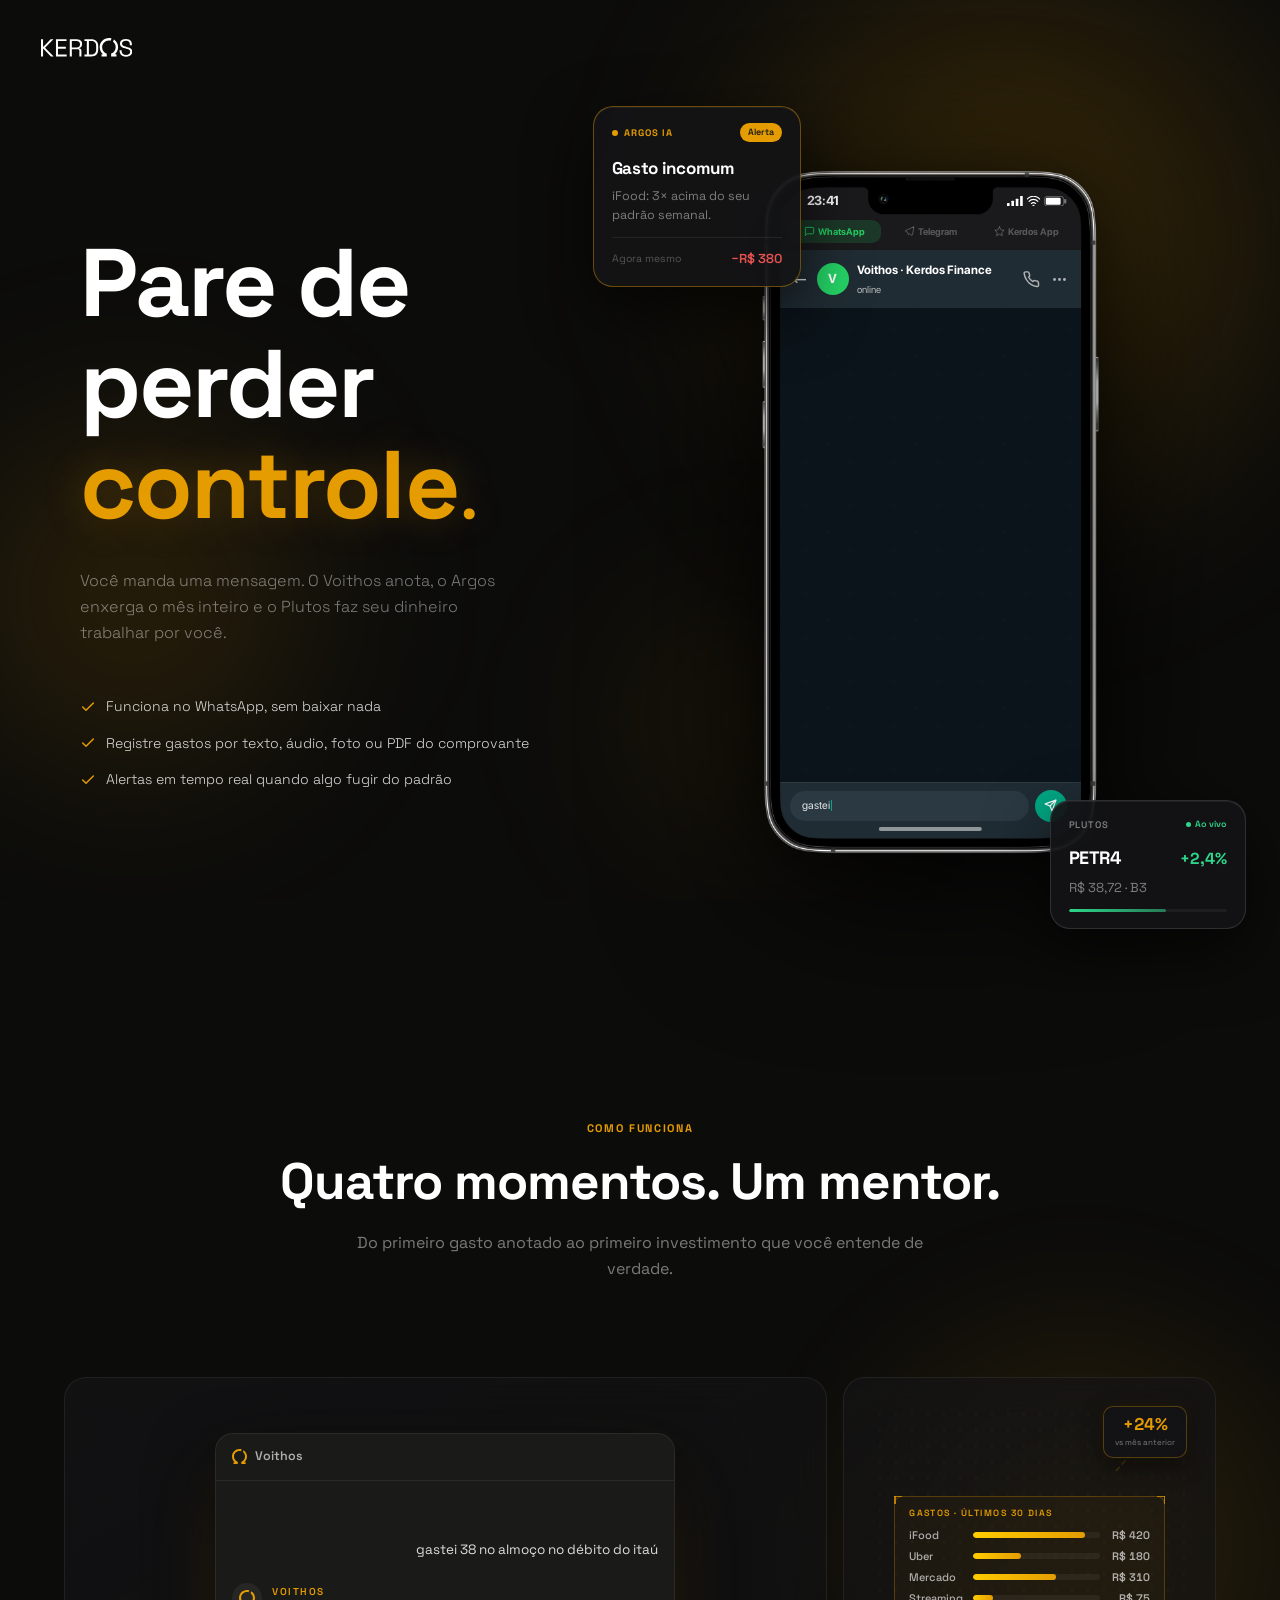
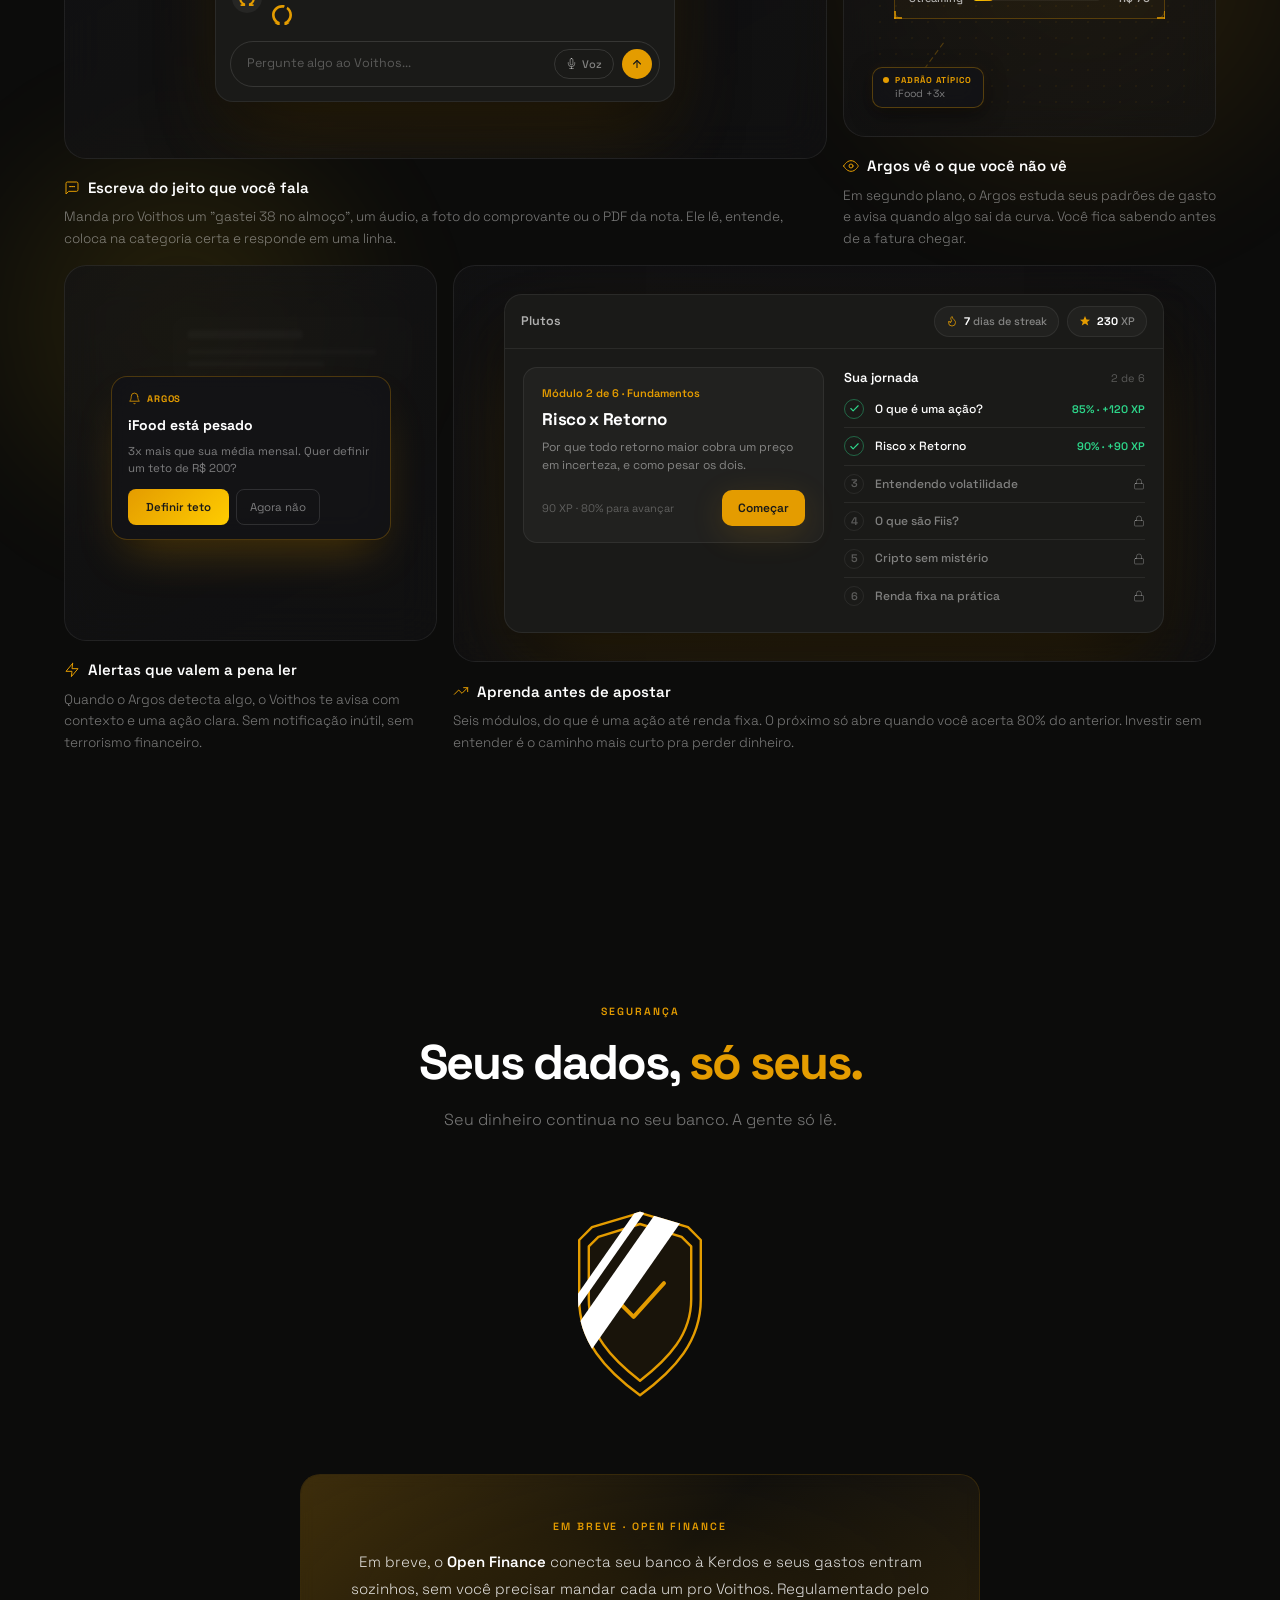
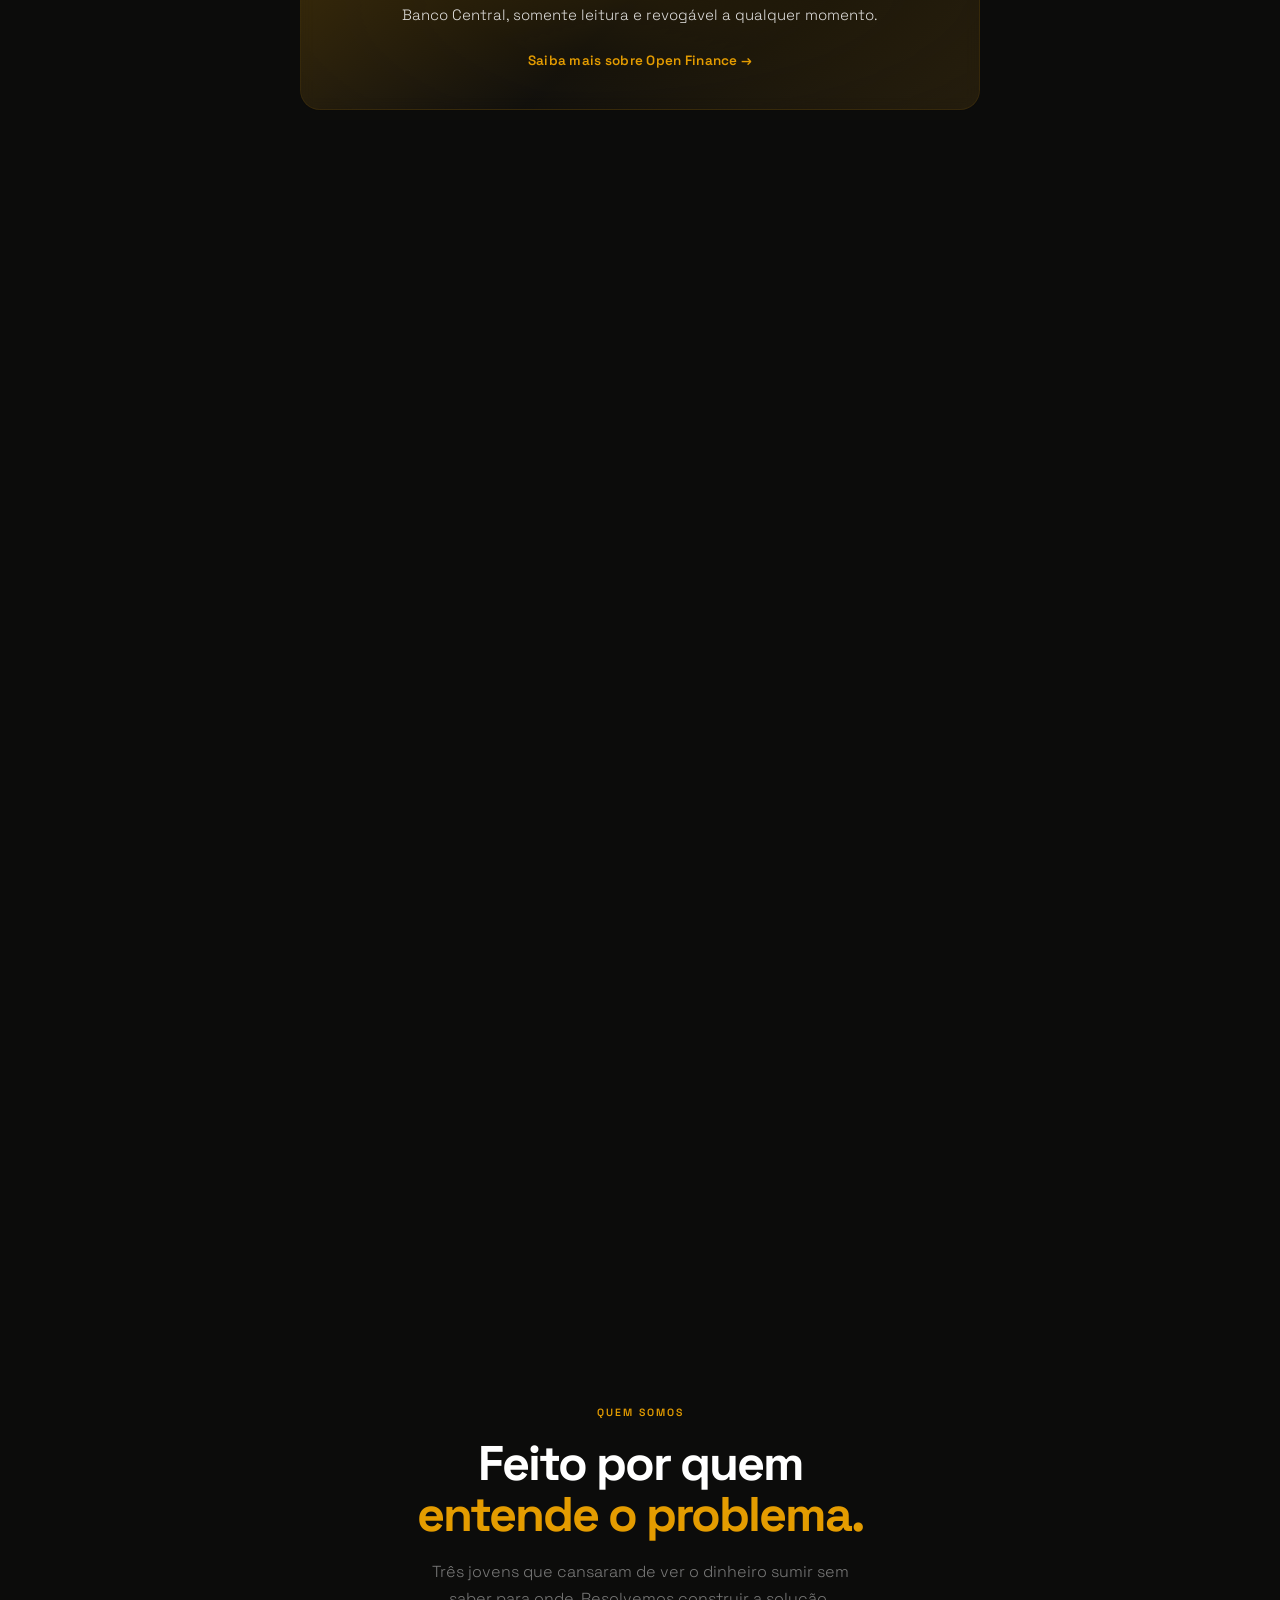
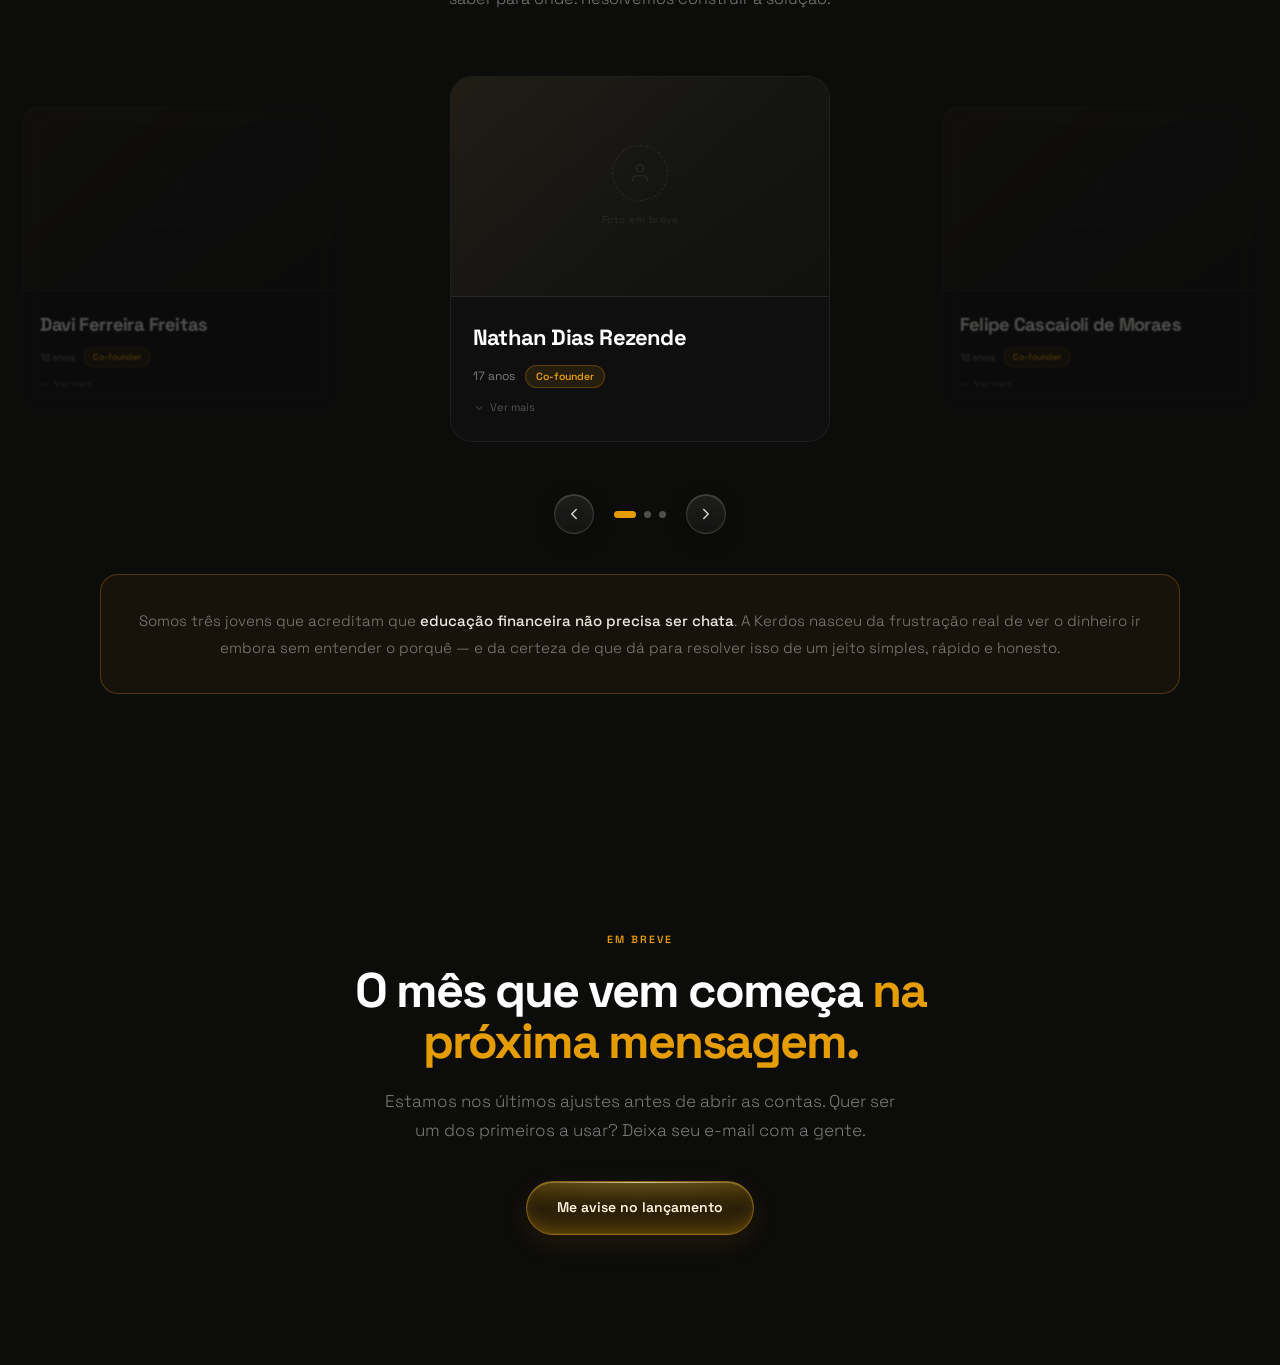
==== index.html @ 5a385cc6 "feat: update security section with new shield design and theme variables" ====
<!DOCTYPE html>
<html lang="pt-BR" data-theme="dark">
<head>
  <meta charset="UTF-8">
  <meta name="viewport" content="width=device-width, initial-scale=1.0">
  <title>Kerdos Finance</title>
  <!-- Metadados de busca e de compartilhamento. O produto vive no
       WhatsApp, então o link da landing é colado em conversa o tempo
       todo: sem og:* ele chega como uma URL crua, sem título nem imagem.
       og:image precisa de URL absoluta (os crawlers não resolvem
       caminho relativo) e de 1200×630, a proporção que WhatsApp,
       LinkedIn e X recortam sem cortar o texto. -->
  <meta name="description" content="Mande uma mensagem dizendo quanto gastou. A Kerdos anota, organiza e avisa quando o mês começar a sair do trilho. Funciona no WhatsApp, sem baixar nada.">
  <link rel="canonical" href="https://kerdos.com.br/">
  <meta property="og:type" content="website">
  <meta property="og:locale" content="pt_BR">
  <meta property="og:site_name" content="Kerdos Finance">
  <meta property="og:url" content="https://kerdos.com.br/">
  <meta property="og:title" content="Kerdos Finance · Suas finanças, por conversa">
  <meta property="og:description" content="Mande uma mensagem dizendo quanto gastou. A Kerdos anota, organiza e avisa quando o mês começar a sair do trilho.">
  <meta property="og:image" content="https://kerdos.com.br/assets/og-kerdos.png">
  <meta property="og:image:width" content="1200">
  <meta property="og:image:height" content="630">
  <meta property="og:image:alt" content="Kerdos Finance: suas finanças, por conversa">
  <meta name="twitter:card" content="summary_large_image">
  <meta name="twitter:title" content="Kerdos Finance · Suas finanças, por conversa">
  <meta name="twitter:description" content="Mande uma mensagem dizendo quanto gastou. A Kerdos anota, organiza e avisa quando o mês começar a sair do trilho.">
  <meta name="twitter:image" content="https://kerdos.com.br/assets/og-kerdos.png">
  <meta property="og:image:type" content="image/png">
  <meta name="robots" content="index, follow, max-image-preview:large">
  <!-- Tema único: escuro (preto e dourado), com o sistema em claro ou escuro. -->
  <meta name="theme-color" content="#0C0C0B">
  <meta name="color-scheme" content="dark">
  <link rel="alternate" type="text/plain" href="https://kerdos.com.br/llms.txt" title="llms.txt">
  <!-- Dados estruturados (schema.org). Descrevem só o que a página
       mostra: empresa, site e o produto em pré-lançamento. Sem preço
       nem avaliação, porque ainda não existem. -->
  <script type="application/ld+json">
  {
    "@context": "https://schema.org",
    "@graph": [
      {
        "@type": "Organization",
        "@id": "https://kerdos.com.br/#org",
        "name": "Kerdos Finance",
        "url": "https://kerdos.com.br/",
        "logo": "https://kerdos.com.br/assets/icone-180.png",
        "email": "kerdosfinance@gmail.com",
        "founder": [
          { "@type": "Person", "name": "Nathan Dias Rezende" },
          { "@type": "Person", "name": "Felipe Cascaioli de Moraes" },
          { "@type": "Person", "name": "Davi Ferreira Freitas" }
        ]
      },
      {
        "@type": "WebSite",
        "@id": "https://kerdos.com.br/#site",
        "name": "Kerdos Finance",
        "url": "https://kerdos.com.br/",
        "inLanguage": "pt-BR",
        "publisher": { "@id": "https://kerdos.com.br/#org" }
      },
      {
        "@type": "SoftwareApplication",
        "name": "Kerdos Finance",
        "applicationCategory": "FinanceApplication",
        "operatingSystem": "WhatsApp",
        "description": "Assistente financeiro por conversa no WhatsApp. Registra gastos por texto, áudio, foto ou PDF, avisa quando o mês sai do trilho e ensina o básico de investimentos.",
        "inLanguage": "pt-BR",
        "publisher": { "@id": "https://kerdos.com.br/#org" }
      }
    ]
  }
  </script>
  <link rel="preconnect" href="https://fonts.googleapis.com">
  <link rel="preconnect" href="https://fonts.gstatic.com" crossorigin>
  <link href="https://fonts.googleapis.com/css2?family=Space+Grotesk:wght@300..700&display=swap" rel="stylesheet">
  <link rel="stylesheet" href="styles/core/theme.css">
  <link rel="stylesheet" href="styles/components/navbar.css">
  <!-- Opt-out das View Transitions entre páginas (evita o loader esmaecido no cross-fade) -->
  <style>@view-transition { navigation: none; }</style>
  <link rel="stylesheet" href="styles/core/style.css">
  <link rel="stylesheet" href="styles/components/lista-espera.css">
  <link rel="stylesheet" href="styles/core/scrollbar.css">
  <!-- Nenhum script bloqueia o <head>: todos são defer e rodam em ordem
       depois do HTML (format.js antes de how-it-works.js, que usa ele). -->
  <script src="scripts/core/format.js" defer></script>
  <script src="scripts/components/cursor.js" defer></script>
  <link rel="icon" type="image/png" sizes="32x32" href="assets/icone-32.png">
  <link rel="icon" type="image/png" sizes="16x16" href="assets/icone-16.png">
  <link rel="apple-touch-icon" href="assets/icone-180.png">
</head>
<body class="sem-scrollbar">

<!-- LOADER / INTRO — #loader injetado por app-loader.js, sincrono e no
     topo do body para cobrir a pagina desde o primeiro paint. Some
     1,8s depois do load (mesmo timing das demais paginas). -->
<script src="scripts/components/app-loader.js"></script>

<!-- BG ORBS -->
<div id="bg-orbs">
  <div class="orb orb-a"></div>
  <div class="orb orb-b"></div>
  <div class="orb orb-c"></div>
</div>

<!-- NAVBAR — pré-lançamento: só o wordmark. Os links (Agentes, Sobre
     nós, Planos, Entrar e os agentes do estado logado) saíram da landing
     enquanto o cadastro está fechado; quem já tem conta entra pelo botão
     do hero, que vira "Abrir o app". Ao rolar, a pill encolhe e o
     wordmark assenta no centro da tela (ver nav.nav-minimal em
     styles/components/navbar.css). -->
<nav class="nav-minimal">
  <a href="/" class="nav-logo" aria-label="Kerdos — ir para a home">
    <svg class="nav-wordmark-svg" viewBox="0 0 149 31" fill="currentColor" role="img" aria-label="Kerdos" xmlns="http://www.w3.org/2000/svg">
      <path d="M138.332 1.44043C140.225 1.44043 141.919 1.77377 143.412 2.44043C144.932 3.08043 146.118 4.04038 146.972 5.32031C147.852 6.57364 148.292 8.16011 148.292 10.0801V11.7598H144.972V10.0801C144.972 8.72008 144.678 7.62647 144.092 6.7998C143.532 5.97335 142.745 5.35993 141.732 4.95996C140.746 4.55997 139.612 4.36036 138.332 4.36035C136.492 4.36035 135.012 4.77294 133.892 5.59961C132.772 6.39961 132.212 7.54674 132.212 9.04004C132.212 10.0267 132.452 10.8271 132.932 11.4404C133.412 12.0537 134.092 12.56 134.972 12.96C135.852 13.3333 136.905 13.6666 138.132 13.96L140.212 14.4805C141.839 14.8271 143.292 15.3066 144.572 15.9199C145.879 16.5066 146.919 17.3204 147.692 18.3604C148.466 19.3736 148.852 20.7072 148.852 22.3604C148.852 24.0134 148.439 25.4532 147.612 26.6797C146.786 27.9064 145.612 28.8662 144.092 29.5596C142.598 30.2262 140.838 30.5596 138.812 30.5596C136.785 30.5595 134.972 30.2003 133.372 29.4805C131.772 28.7605 130.506 27.6801 129.572 26.2402C128.666 24.7736 128.212 22.9464 128.212 20.7598V19.9199H131.532V20.7598C131.532 23.0798 132.212 24.8133 133.572 25.96C134.932 27.0798 136.678 27.6396 138.812 27.6396C140.998 27.6396 142.665 27.1466 143.812 26.1602C144.958 25.1736 145.532 23.9336 145.532 22.4404C145.532 21.4005 145.266 20.5733 144.732 19.96C144.226 19.3467 143.505 18.8538 142.572 18.4805C141.639 18.0805 140.545 17.7338 139.292 17.4404L137.212 16.9199C135.585 16.4933 134.145 15.9737 132.892 15.3604C131.638 14.747 130.652 13.9466 129.932 12.96C129.238 11.9467 128.892 10.6533 128.892 9.08008C128.892 7.50679 129.278 6.14664 130.052 5C130.852 3.85335 131.959 2.97368 133.372 2.36035C134.812 1.74702 136.465 1.44043 138.332 1.44043Z"/>
      <path d="M3.35938 14.2002H3.91992L15.7598 2H20.2402L6.59961 15.8398L20.7197 30H16.1201L3.91992 17.5596H3.35938V30H0V2H3.35938V14.2002Z"/>
      <path d="M41.6543 5.04004H27.7734V14.4004H40.5342V17.4404H27.7734V26.96H41.8535V30H24.4141V2H41.6543V5.04004Z"/>
      <path fill-rule="evenodd" clip-rule="evenodd" d="M58.2725 2C60.0058 2 61.5263 2.30659 62.833 2.91992C64.1663 3.50659 65.2065 4.36048 65.9531 5.48047C66.6996 6.57372 67.0732 7.89396 67.0732 9.44043V9.87988C67.0732 11.7199 66.6329 13.1736 65.7529 14.2402C64.873 15.3068 63.8328 16.0271 62.6328 16.4004V16.96C63.5928 16.9866 64.3798 17.3066 64.9932 17.9199C65.633 18.5065 65.9531 19.3999 65.9531 20.5996V30H62.6328V21C62.6328 20.2001 62.4063 19.5868 61.9531 19.1602C61.5265 18.7335 60.873 18.5196 59.9932 18.5195H50.3125V30H46.9531V2H58.2725ZM50.3125 15.4805H57.9531C59.793 15.4804 61.2067 15.0401 62.1934 14.1602C63.2065 13.2536 63.7128 12.0001 63.7129 10.4004V10.1201C63.7129 8.52036 63.2198 7.28037 62.2334 6.40039C61.2468 5.49376 59.8197 5.04007 57.9531 5.04004H50.3125V15.4805Z"/>
      <path fill-rule="evenodd" clip-rule="evenodd" d="M81.7871 2C85.4671 2 88.3076 2.93314 90.3076 4.7998C92.3342 6.66647 93.3477 9.53377 93.3477 13.4004V18.5996C93.3477 22.4929 92.3342 25.3736 90.3076 27.2402C88.3076 29.0802 85.4671 30 81.7871 30H70.8672V27H74.7871V5H70.8672V2H81.7871ZM78.1475 26.96H81.7871C84.5071 26.96 86.5606 26.2933 87.9473 24.96C89.3339 23.6266 90.0273 21.5598 90.0273 18.7598V13.2803C90.0273 10.4269 89.3339 8.3467 87.9473 7.04004C86.5606 5.73337 84.5071 5.08008 81.7871 5.08008H78.1475V26.96Z"/>
      <path d="M110.8 0C112.305 0 113.759 0.222176 115.13 0.634766L113.593 4.30371C112.701 4.0714 111.765 3.94727 110.8 3.94727C104.696 3.94727 99.7471 8.8958 99.7471 15C99.7471 19.8906 102.924 24.0388 107.326 25.4951V30H98.7998V26.6846H101.394C97.9825 23.9351 95.7998 19.7223 95.7998 15C95.7998 6.71573 102.516 4.51009e-07 110.8 0Z"/>
      <path d="M119.021 2.45215C123.104 5.13255 125.8 9.75151 125.8 15C125.8 19.7223 123.618 23.9351 120.207 26.6846H123.115V30H114.432V25.4414C118.752 23.9389 121.853 19.8319 121.853 15C121.853 11.3973 120.129 8.19747 117.461 6.17969L119.021 2.45215Z"/>
    </svg>
  </a>

</nav>

<!-- ═══ HERO ═══ -->
<section class="hero">

  <!-- LEFT: copy + chat -->
  <div class="hero-content">

    <h1>Pare de perder<br><span class="accent"><span id="tw-word">controle</span><span class="tw-cursor">.</span></span></h1>

    <p class="hero-sub">
      Você manda uma mensagem. O Voithos anota, o Argos enxerga o mês inteiro e o Plutos faz seu dinheiro trabalhar por você.
    </p>

    <div class="hero-trust">
      <div class="hero-trust-item">
        <svg viewBox="0 0 24 24"><polyline points="20 6 9 17 4 12"/></svg>
        <span>Funciona no WhatsApp, sem baixar nada</span>
      </div>
      <div class="hero-trust-item">
        <svg viewBox="0 0 24 24"><polyline points="20 6 9 17 4 12"/></svg>
        <span>Registre gastos por texto, áudio, foto ou PDF do comprovante</span>
      </div>
      <div class="hero-trust-item">
        <svg viewBox="0 0 24 24"><polyline points="20 6 9 17 4 12"/></svg>
        <span>Alertas em tempo real quando algo fugir do padrão</span>
      </div>
    </div>

  </div>

  <!-- RIGHT: phone mockup -->
  <div class="hero-visual">
    <div class="phone-wrap">

      <!-- Argos floating card -->
      <div class="float-card alert-card">
        <div class="alert-header">
          <div class="alert-tag-row">
            <span class="alert-dot"></span>
            <span class="alert-tag">Argos IA</span>
          </div>
          <span class="alert-badge">Alerta</span>
        </div>
        <div class="alert-title">Gasto incomum</div>
        <div class="alert-sub">iFood: 3× acima do seu padrão semanal.</div>
        <div class="alert-meta">
          <span class="alert-meta-time">Agora mesmo</span>
          <span class="alert-meta-val">&#x2212;<span data-brl="380" data-sem-centavos>R$ 380</span></span>
        </div>
      </div>

      <!-- Phone — .device-stage holds the static drop-shadow; .device-mockup does the float (separated so the animated transform never rasterizes the filter → no blur) -->
      <div class="device-stage">
      <div class="device-mockup">
        <div class="device-screen">

        <!-- Status bar -->
        <div class="phone-status">
          <span class="phone-time-text">23:41</span>
          <div class="phone-status-icons">
            <!-- Cellular: 4 filled bars, bottom-aligned, increasing height -->
            <svg class="ps-signal" width="18" height="12" viewBox="0 0 18 12" aria-hidden="true">
              <rect x="0"  y="8"   width="3" height="4"   rx="0.6" fill="white"/>
              <rect x="5"  y="5.5" width="3" height="6.5" rx="0.6" fill="white"/>
              <rect x="10" y="3"   width="3" height="9"   rx="0.6" fill="white"/>
              <rect x="15" y="0"   width="3" height="12"  rx="0.6" fill="white"/>
            </svg>
            <!-- WiFi: dot + 3 concentric arcs -->
            <svg class="ps-wifi" width="16" height="13" viewBox="0 -1 16 13" fill="none" aria-hidden="true">
              <circle cx="8" cy="11" r="1.3" fill="white"/>
              <path d="M5.3 8.3 A3.8 3.8 0 0 1 10.7 8.3" stroke="white" stroke-width="1.35" stroke-linecap="round"/>
              <path d="M2.5 5.7 A7.2 7.2 0 0 1 13.5 5.7" stroke="white" stroke-width="1.35" stroke-linecap="round"/>
              <path d="M0   3   A10.5 10.5 0 0 1 16 3"   stroke="white" stroke-width="1.35" stroke-linecap="round"/>
            </svg>
            <!-- Battery: rounded body + nipple + ~85% fill -->
            <svg class="ps-battery" width="27" height="12" viewBox="0 0 27 12" fill="none" aria-hidden="true">
              <rect x="0.5" y="0.5" width="22" height="11" rx="3"   stroke="white" stroke-opacity="0.35"/>
              <rect x="23"  y="3.5" width="2.5" height="5"  rx="1"  fill="white" fill-opacity="0.4"/>
              <rect x="2"   y="2"   width="17"  height="8"  rx="1.5" fill="white"/>
            </svg>
          </div>
        </div>

        <!-- Platform toggle -->
        <div class="phone-toggle">
          <button class="phone-toggle-btn wa-active active" data-view="whatsapp">
            <svg viewBox="0 0 24 24"><path d="M21 15a2 2 0 0 1-2 2H7l-4 4V5a2 2 0 0 1 2-2h14a2 2 0 0 1 2 2z"/></svg>
            WhatsApp
          </button>
          <button class="phone-toggle-btn" data-view="telegram">
            <svg viewBox="0 0 24 24"><path d="M21.198 2.433a2.242 2.242 0 0 0-1.022.215l-16.5 6.972c-.97.41-.944 1.76.046 2.124l3.935 1.46 1.52 4.944c.198.645.93.894 1.46.507l2.18-1.596 3.917 2.93c.554.415 1.345.134 1.524-.52l3.024-14.974c.19-.942-.687-1.766-1.084-2.062z"/></svg>
            Telegram
          </button>
          <button class="phone-toggle-btn" data-view="kerdos">
            <svg viewBox="0 0 24 24"><polygon points="12 2 15.09 8.26 22 9.27 17 14.14 18.18 21.02 12 17.77 5.82 21.02 7 14.14 2 9.27 8.91 8.26 12 2"/></svg>
            Kerdos App
          </button>
        </div>

        <!-- ── Views sliding track ── -->
        <div class="phone-views-track">

        <!-- ── WhatsApp view ── -->
        <div class="phone-view" id="phone-view-whatsapp">
          <div class="wa-header">
            <span class="wa-back">&#8592;</span>
            <div class="wa-avatar">V</div>
            <div class="wa-info">
              <div class="wa-name">Voithos · Kerdos Finance</div>
              <div class="wa-status">online</div>
            </div>
            <div class="wa-header-icons">
              <svg viewBox="0 0 24 24"><path d="M22 16.92v3a2 2 0 0 1-2.18 2 19.79 19.79 0 0 1-8.63-3.07A19.5 19.5 0 0 1 4.69 12 19.79 19.79 0 0 1 1.61 3.41 2 2 0 0 1 3.6 1.24h3a2 2 0 0 1 2 1.72 12.84 12.84 0 0 0 .7 2.81 2 2 0 0 1-.45 2.11L7.91 8.84a16 16 0 0 0 6 6l.86-.86a2 2 0 0 1 2.11-.45 12.84 12.84 0 0 0 2.81.7A2 2 0 0 1 21.5 16.92z"/></svg>
              <svg viewBox="0 0 24 24"><circle cx="12" cy="12" r="1"/><circle cx="19" cy="12" r="1"/><circle cx="5" cy="12" r="1"/></svg>
            </div>
          </div>
          <!-- Conversation is built/looped by JS; this is the no-JS fallback -->
          <div class="wa-messages">
            <div class="wa-msg wa-msg-user is-in">
              <div class="wa-bubble">gastei 120 no mercado hoje<span class="bubble-meta">08:45</span></div>
            </div>
            <div class="wa-msg wa-msg-bot is-in">
              <div class="wa-bubble"><span class="bot-name">Voithos</span>Boa, já registrei! ✅ Mercado tá sendo sua maior categoria esse mês.<span class="bubble-meta">08:45</span></div>
            </div>
          </div>
          <div class="wa-input-bar">
            <div class="wa-input-pill">Mensagem</div>
            <div class="wa-send-btn">
              <svg viewBox="0 0 24 24"><line x1="22" y1="2" x2="11" y2="13"/><polygon points="22 2 15 22 11 13 2 9 22 2"/></svg>
            </div>
          </div>
        </div>

        <!-- ── Telegram view ── -->
        <div class="phone-view" id="phone-view-telegram">
          <div class="tg-header">
            <span class="tg-back">&#8592;</span>
            <div class="tg-avatar">V</div>
            <div class="tg-info">
              <div class="tg-name">Voithos · Kerdos Finance</div>
              <div class="tg-status">online</div>
            </div>
            <div class="tg-header-icons">
              <svg viewBox="0 0 24 24"><path d="M15.05 5A5 5 0 0 1 19 8.95M15.05 1A9 9 0 0 1 23 8.94m-1 7.98v3a2 2 0 0 1-2.18 2 19.79 19.79 0 0 1-8.63-3.07A19.5 19.5 0 0 1 4.69 12 19.79 19.79 0 0 1 1.61 3.41 2 2 0 0 1 3.6 1.24h3a2 2 0 0 1 2 1.72 12.84 12.84 0 0 0 .7 2.81 2 2 0 0 1-.45 2.11L7.91 8.84a16 16 0 0 0 6 6l.86-.86a2 2 0 0 1 2.11-.45 12.84 12.84 0 0 0 2.81.7A2 2 0 0 1 22 16.92z"/></svg>
              <svg viewBox="0 0 24 24"><circle cx="12" cy="12" r="1"/><circle cx="19" cy="12" r="1"/><circle cx="5" cy="12" r="1"/></svg>
            </div>
          </div>
          <!-- Conversation is built/looped by JS; this is the no-JS fallback -->
          <div class="tg-messages">
            <div class="tg-msg tg-msg-user is-in">
              <div class="tg-bubble">registra 85 no almoço<span class="bubble-meta">13:02</span></div>
            </div>
            <div class="tg-msg tg-msg-bot is-in">
              <div class="tg-bubble"><span class="bot-name">Voithos</span>Anotado! 🍽️ Alimentação já é sua 2ª maior categoria este mês.<span class="bubble-meta">13:02</span></div>
            </div>
          </div>
          <div class="tg-input-bar">
            <div class="tg-input-pill">Mensagem</div>
            <div class="tg-send-btn">
              <svg viewBox="0 0 24 24"><line x1="22" y1="2" x2="11" y2="13"/><polygon points="22 2 15 22 11 13 2 9 22 2"/></svg>
            </div>
          </div>
        </div>

        <!-- ── Kerdos App view ── -->
        <div class="phone-view" id="phone-view-kerdos">
          <div class="kerdos-header">
            <div class="kerdos-av">V</div>
            <div class="kerdos-hd-info">
              <div class="kerdos-hd-name">Voithos — Kerdos Finance</div>
              <div class="kerdos-hd-online"><span class="kerdos-hd-dot"></span>online agora</div>
            </div>
          </div>
          <!-- Conversation is built/looped by JS; this is the no-JS fallback -->
          <div class="kerdos-msgs">
            <div class="km km-user is-in">
              <div class="km-bubble">tô gastando muito?<span class="bubble-meta">22:15</span></div>
            </div>
            <div class="km km-bot is-in">
              <div class="km-bubble"><span class="bot-name">Voithos</span>Um pouco. Você já passou 30% do padrão da semana, e ainda é quarta.<span class="bubble-meta">22:15</span></div>
            </div>
          </div>
          <div class="kerdos-input">
            <div class="kerdos-input-pill">Manda uma mensagem…</div>
            <div class="kerdos-send">
              <svg viewBox="0 0 24 24"><line x1="22" y1="2" x2="11" y2="13"/><polygon points="22 2 15 22 11 13 2 9 22 2"/></svg>
            </div>
          </div>
        </div>

        </div><!-- /.phone-views-track -->

        <!-- Home indicator (iOS) -->
        <div class="phone-home" aria-hidden="true"></div>

        </div><!-- /.device-screen -->
        <img class="device-shell" src="assets/iphone-frame.webp" width="1200" height="2265" fetchpriority="high" decoding="async" alt="" aria-hidden="true" draggable="false">
      </div><!-- /.device-mockup -->
      </div><!-- /.device-stage -->

      <!-- Plutos floating card -->
      <div class="float-card stock-card">
        <div class="stock-header">
          <span class="stock-tag">Plutos</span>
          <span class="stock-live"><span class="stock-live-dot"></span>Ao vivo</span>
        </div>
        <div class="stock-ticker-row">
          <span class="stock-ticker">PETR4</span>
          <span class="stock-pct" data-percent="2.4">+2,4%</span>
        </div>
        <div class="stock-price"><span data-brl="38.72">R$ 38,72</span> · B3</div>
        <div class="stock-bar-track"><div class="stock-bar-fill"></div></div>
      </div>

    </div>
  </div>

  <div class="scroll-indicator">
    <span>Role para explorar</span>
    <div class="scroll-arrow">↓</div>
  </div>

</section>

<!-- ═══ COMO FUNCIONA ═══ -->
<section id="como-funciona" class="hiw-section">
  <div class="hiw-orb hiw-orb-1" id="hiw-orb-1"></div>
  <div class="hiw-orb hiw-orb-2" id="hiw-orb-2"></div>

  <div class="hiw-container">

    <header class="hiw-header" id="hiw-header">
      <div class="hiw-eyebrow">Como funciona</div>
      <h2 class="hiw-heading">Quatro momentos. Um mentor.</h2>
      <p class="hiw-sub">Do primeiro gasto anotado ao primeiro investimento que você entende de verdade.</p>
    </header>

    <div class="hiw-grid">

      <!-- Unit 1 — Voithos conversation -->
      <div class="hiw-unit">
        <div class="hiw-card" id="hiw-card-1">
          <div class="hiw-card-inner">
            <!-- Réplica em miniatura da tela de chat do Voithos (views/voithos.tmpl).
                 O card antigo era um mockup de mensageiro — avatar "V", "online",
                 bolha dourada — e nada daquilo existe no produto: o app não usa
                 bolha, a resposta vem com o símbolo Ω, o rótulo dourado e texto
                 corrido, e o que pisca enquanto ele pensa é o próprio Ω.
                 Os dois <path> abaixo são os mesmos bytes de VT_SYMBOL_PATHS
                 (scripts/agents/voithos/voithos.js) e da máscara em
                 styles/agents/marca-voithos.css — se o símbolo mudar lá, muda aqui.
                 Tudo é ilustração: nenhum <input>, nada focável, aria-hidden. -->
            <div class="hiw-vt-app" aria-hidden="true">

              <div class="hiw-vt-topbar">
                <svg class="hiw-vt-glyph" viewBox="0 0 30 30" fill="currentColor"><path d="M15 0C16.5053 0 17.9588 0.221919 19.3296 0.634509L17.7931 4.3034C16.9009 4.07109 15.9649 3.94737 15 3.94737C8.8958 3.94737 3.94737 8.8958 3.94737 15C3.94737 19.8907 7.12392 24.0393 11.5263 25.4955V30H3V26.6842H5.59339C2.18233 23.9347 0 19.7223 0 15C0 6.71573 6.71573 0 15 0Z"/><path d="M23.2221 2.4523C27.3044 5.13271 30 9.75151 30 15C30 19.7223 27.8178 23.9348 24.4068 26.6842H27.3158V30H18.6316V25.4419C22.9518 23.9395 26.0526 19.832 26.0526 15C26.0526 11.3973 24.3288 8.19742 21.6612 6.17964L23.2221 2.4523Z"/></svg>
                <span class="hiw-vt-agent">Voithos</span>
              </div>

              <div class="hiw-vt-thread">

                <div class="hiw-vt-msg hiw-vt-msg-user" id="hiw-b1">gastei 38 no almoço no débito do itaú</div>

                <!-- Uma só mensagem do bot: o Ω desenhando dá lugar ao texto
                     no mesmo bloco, como no app. Dois elementos separados
                     deixariam um buraco no fio quando o "pensando" apagasse. -->
                <div class="hiw-vt-msg hiw-vt-msg-bot" id="hiw-b2">
                  <div class="hiw-vt-avatar"><svg viewBox="0 0 30 30" fill="currentColor"><path d="M15 0C16.5053 0 17.9588 0.221919 19.3296 0.634509L17.7931 4.3034C16.9009 4.07109 15.9649 3.94737 15 3.94737C8.8958 3.94737 3.94737 8.8958 3.94737 15C3.94737 19.8907 7.12392 24.0393 11.5263 25.4955V30H3V26.6842H5.59339C2.18233 23.9347 0 19.7223 0 15C0 6.71573 6.71573 0 15 0Z"/><path d="M23.2221 2.4523C27.3044 5.13271 30 9.75151 30 15C30 19.7223 27.8178 23.9348 24.4068 26.6842H27.3158V30H18.6316V25.4419C22.9518 23.9395 26.0526 19.832 26.0526 15C26.0526 11.3973 24.3288 8.19742 21.6612 6.17964L23.2221 2.4523Z"/></svg></div>
                  <div class="hiw-vt-body">
                    <div class="hiw-vt-label">Voithos</div>
                    <div class="hiw-vt-mark" id="hiw-typing">
                      <svg viewBox="0 0 30 30" fill="currentColor">
                        <!-- #fff aqui é canal de máscara, não cor de tema. -->
                        <mask id="hiw-vt-reveal"><circle cx="15" cy="15" r="13" fill="none" stroke="#fff" stroke-width="6.5" transform="rotate(-90 15 15)"/></mask>
                        <g mask="url(#hiw-vt-reveal)"><path d="M15 0C16.5053 0 17.9588 0.221919 19.3296 0.634509L17.7931 4.3034C16.9009 4.07109 15.9649 3.94737 15 3.94737C8.8958 3.94737 3.94737 8.8958 3.94737 15C3.94737 19.8907 7.12392 24.0393 11.5263 25.4955V30H3V26.6842H5.59339C2.18233 23.9347 0 19.7223 0 15C0 6.71573 6.71573 0 15 0Z"/><path d="M23.2221 2.4523C27.3044 5.13271 30 9.75151 30 15C30 19.7223 27.8178 23.9348 24.4068 26.6842H27.3158V30H18.6316V25.4419C22.9518 23.9395 26.0526 19.832 26.0526 15C26.0526 11.3973 24.3288 8.19742 21.6612 6.17964L23.2221 2.4523Z"/></g>
                      </svg>
                    </div>
                    <div class="hiw-vt-text" id="hiw-answer">Anotado: <span data-brl="38" data-sem-centavos>R$&nbsp;38</span> em Alimentação, débito Itaú. Já é o 4º almoço fora nesta semana, <span data-brl="152" data-sem-centavos>R$&nbsp;152</span> no total. Quer ver o padrão?</div>
                  </div>
                </div>

              </div>

              <div class="hiw-vt-inputbar">
                <span class="hiw-vt-placeholder">Pergunte algo ao Voithos...</span>
                <span class="hiw-vt-voice">
                  <svg viewBox="0 0 24 24"><path d="M12 1a3 3 0 0 0-3 3v8a3 3 0 0 0 6 0V4a3 3 0 0 0-3-3z"/><path d="M19 10v2a7 7 0 0 1-14 0v-2"/><line x1="12" y1="19" x2="12" y2="23"/><line x1="8" y1="23" x2="16" y2="23"/></svg>
                  Voz
                </span>
                <span class="hiw-vt-send">
                  <svg viewBox="0 0 24 24"><line x1="12" y1="19" x2="12" y2="5"/><polyline points="5 12 12 5 19 12"/></svg>
                </span>
              </div>

            </div>
          </div>
        </div>
        <div class="hiw-caption">
          <div class="hiw-cap-title">
            <svg viewBox="0 0 24 24" fill="none" stroke="currentColor" stroke-width="1.5" stroke-linecap="round" stroke-linejoin="round" aria-hidden="true"><path d="M21 15a2 2 0 0 1-2 2H7l-4 4V5a2 2 0 0 1 2-2h14a2 2 0 0 1 2 2z"/><circle cx="9" cy="10" r="0.6" fill="currentColor"/><circle cx="12" cy="10" r="0.6" fill="currentColor"/><circle cx="15" cy="10" r="0.6" fill="currentColor"/></svg>
            Escreva do jeito que você fala
          </div>
          <p>Manda pro Voithos um "gastei 38 no almoço", um áudio, a foto do comprovante ou o PDF da nota. Ele lê, entende, coloca na categoria certa e responde em uma linha.</p>
        </div>
      </div>

      <!-- Unit 2 — Argos eye -->
      <div class="hiw-unit">
        <div class="hiw-card" id="hiw-card-2">
          <div class="hiw-card-inner">
            <div class="argos-holo" aria-label="Painel holográfico ilustrativo do agente Argos" aria-hidden="true">

              <!-- Connector lines -->
              <svg class="argos-connectors" viewBox="0 0 300 260" preserveAspectRatio="none" aria-hidden="true">
                <path class="argos-conn argos-conn-1" d="M 232 56 L 254 34" stroke="rgba(228,156,0,0.3)" stroke-width="1" fill="none"/>
                <path class="argos-conn argos-conn-2" d="M 68 204 L 50 226" stroke="rgba(228,156,0,0.3)" stroke-width="1" fill="none"/>
              </svg>

              <!-- Central panel — bar chart -->
              <div class="argos-panel">
                <div class="argos-panel-hdr">GASTOS · ÚLTIMOS 30 DIAS</div>
                <span class="argos-corner argos-corner-tl" aria-hidden="true"></span>
                <span class="argos-corner argos-corner-tr" aria-hidden="true"></span>
                <span class="argos-corner argos-corner-bl" aria-hidden="true"></span>
                <span class="argos-corner argos-corner-br" aria-hidden="true"></span>
                <div class="argos-bars" aria-hidden="true">
                  <div class="argos-bar-row">
                    <span class="argos-bar-label">iFood</span>
                    <div class="argos-bar-track"><div class="argos-bar" style="width:88%"></div></div>
                    <span class="argos-bar-val" data-brl="420" data-sem-centavos>R$&nbsp;420</span>
                  </div>
                  <div class="argos-bar-row">
                    <span class="argos-bar-label">Uber</span>
                    <div class="argos-bar-track"><div class="argos-bar" style="width:38%"></div></div>
                    <span class="argos-bar-val" data-brl="180" data-sem-centavos>R$&nbsp;180</span>
                  </div>
                  <div class="argos-bar-row">
                    <span class="argos-bar-label">Mercado</span>
                    <div class="argos-bar-track"><div class="argos-bar" style="width:65%"></div></div>
                    <span class="argos-bar-val" data-brl="310" data-sem-centavos>R$&nbsp;310</span>
                  </div>
                  <div class="argos-bar-row">
                    <span class="argos-bar-label">Streaming</span>
                    <div class="argos-bar-track"><div class="argos-bar" style="width:16%"></div></div>
                    <span class="argos-bar-val" data-brl="75" data-sem-centavos>R$&nbsp;75</span>
                  </div>
                </div>
              </div>

              <!-- Satellite 1 — variation indicator (top right) -->
              <div class="argos-sat argos-sat-1" aria-hidden="true">
                <span class="argos-sat-num" id="argos-pct" data-percent="24">+24%</span>
                <span class="argos-sat-sub">vs mês anterior</span>
              </div>

              <!-- Satellite 2 — anomaly alert (bottom left) -->
              <div class="argos-sat argos-sat-2" aria-hidden="true">
                <div class="argos-sat-row">
                  <span class="argos-pulse-dot"></span>
                  <span class="argos-sat-tag">PADRÃO ATÍPICO</span>
                </div>
                <span class="argos-sat-detail">iFood +3x</span>
              </div>

            </div>
          </div>
        </div>
        <div class="hiw-caption">
          <div class="hiw-cap-title">
            <svg viewBox="0 0 24 24" fill="none" stroke="currentColor" stroke-width="1.5" stroke-linecap="round" stroke-linejoin="round" aria-hidden="true"><path d="M1 12s4-8 11-8 11 8 11 8-4 8-11 8-11-8-11-8z"/><circle cx="12" cy="12" r="3"/></svg>
            Argos vê o que você não vê
          </div>
          <p>Em segundo plano, o Argos estuda seus padrões de gasto e avisa quando algo sai da curva. Você fica sabendo antes de a fatura chegar.</p>
        </div>
      </div>

      <!-- Unit 3 — Notification stack -->
      <div class="hiw-unit">
        <div class="hiw-card" id="hiw-card-3">
          <div class="hiw-card-inner">
            <div class="hiw-notif-stack">
              <div class="hiw-notif hiw-notif-back">
                <div class="hiw-notif-ph-title"></div>
                <div class="hiw-notif-ph-line"></div>
                <div class="hiw-notif-ph-line hiw-notif-ph-line-short"></div>
              </div>
              <div class="hiw-notif hiw-notif-front">
                <div class="hiw-notif-hd">
                  <svg viewBox="0 0 24 24" fill="none" stroke="currentColor" stroke-width="1.5" stroke-linecap="round" stroke-linejoin="round" aria-hidden="true"><path d="M18 8A6 6 0 0 0 6 8c0 7-3 9-3 9h18s-3-2-3-9"/><path d="M13.73 21a2 2 0 0 1-3.46 0"/></svg>
                  <span>ARGOS</span>
                </div>
                <div class="hiw-notif-title">iFood está pesado</div>
                <div class="hiw-notif-body">3x mais que sua média mensal. Quer definir um teto de <span data-brl="200" data-sem-centavos>R$ 200</span>?</div>
                <div class="hiw-notif-btns">
                  <button class="hiw-nbtn-primary">Definir teto</button>
                  <button class="hiw-nbtn-ghost">Agora não</button>
                </div>
              </div>
            </div>
          </div>
        </div>
        <div class="hiw-caption">
          <div class="hiw-cap-title">
            <svg viewBox="0 0 24 24" fill="none" stroke="currentColor" stroke-width="1.5" stroke-linecap="round" stroke-linejoin="round" aria-hidden="true"><polygon points="13 2 3 14 12 14 11 22 21 10 12 10 13 2"/></svg>
            Alertas que valem a pena ler
          </div>
          <p>Quando o Argos detecta algo, o Voithos te avisa com contexto e uma ação clara. Sem notificação inútil, sem terrorismo financeiro.</p>
        </div>
      </div>

      <!-- Unit 4 — Plutos: a jornada do investidor -->
      <div class="hiw-unit">
        <div class="hiw-card" id="hiw-card-4">
          <div class="hiw-card-inner">
            <!-- Réplica do modo Aprender do Plutos (views/plutos.tmpl) — a aba
                 que abre por padrão no app. O que morava aqui era o gráfico do
                 modo Mercado, com cor literal cravada no SVG: a legenda promete
                 "aprenda antes de apostar" e a ilustração mostrava cotação.
                 Módulos, XP e resumos saem de plutos-data.js, sem inventar nada.
                 Uma liberdade: no app o herói e a lista ficam empilhados na
                 coluna da esquerda; aqui vão lado a lado, porque o card é largo
                 e baixo. Os estados (is-concluida / is-atual / is-bloqueada) e
                 os nomes de classe são os do app.
                 Ilustração: nada aqui é clicável, aria-hidden. -->
            <div class="hiw-pl-app" aria-hidden="true">

              <div class="hiw-pl-topbar">
                <span class="hiw-pl-nome">Plutos</span>
                <span class="hiw-pl-pill">
                  <svg class="hiw-pl-pill-ic" viewBox="0 0 24 24"><path d="M8.5 14.5A2.5 2.5 0 0 0 11 12c0-1.38-.5-2-1-3-1.072-2.143-.224-4.054 2-6 .5 2.5 2 4.9 4 6.5 2 1.6 3 3.5 3 5.5a7 7 0 1 1-14 0c0-1.153.433-2.294 1-3a2.5 2.5 0 0 0 2.5 2.5z"/></svg>
                  <span><strong>7</strong> dias de streak</span>
                </span>
                <span class="hiw-pl-pill hiw-pl-pill-xp">
                  <svg class="hiw-pl-pill-ic" viewBox="0 0 24 24"><polygon points="12 2 15 9 22 9.5 16.5 14 18.5 21 12 17 5.5 21 7.5 14 2 9.5 9 9"/></svg>
                  <span><strong id="hiw-pl-xp">230</strong> XP</span>
                </span>
              </div>

              <div class="hiw-pl-corpo">

                <!-- Herói: o módulo da vez. As duas faces ficam empilhadas na
                     mesma célula do grid — a troca é um crossfade, e a altura
                     não pula porque quem manda é a face mais alta. -->
                <div class="hiw-pl-hero" id="hiw-pl-hero">
                  <div class="hiw-pl-face hiw-pl-face-a">
                    <span class="hiw-pl-eyebrow">Módulo 2 de 6 · Fundamentos</span>
                    <h3 class="hiw-pl-titulo">Risco x Retorno</h3>
                    <p class="hiw-pl-resumo">Por que todo retorno maior cobra um preço em incerteza, e como pesar os dois.</p>
                    <div class="hiw-pl-rodape">
                      <span class="hiw-pl-meta">90 XP · 80% para avançar</span>
                      <span class="hiw-pl-cta">Começar</span>
                    </div>
                  </div>
                  <div class="hiw-pl-face hiw-pl-face-b">
                    <span class="hiw-pl-eyebrow">Módulo 3 de 6 · Fundamentos</span>
                    <h3 class="hiw-pl-titulo">Entendendo volatilidade</h3>
                    <p class="hiw-pl-resumo">O que significa um ativo oscilar muito, e quando isso é risco de verdade.</p>
                    <div class="hiw-pl-rodape">
                      <span class="hiw-pl-meta">100 XP · 80% para avançar</span>
                      <span class="hiw-pl-cta">Começar</span>
                    </div>
                  </div>
                </div>

                <div class="hiw-pl-jornada">
                  <div class="hiw-pl-jornada-hd">
                    <span class="hiw-pl-jornada-titulo">Sua jornada</span>
                    <span class="hiw-pl-jornada-meta"><span id="hiw-pl-feitos">1</span> de 6</span>
                  </div>
                  <ol class="hiw-pl-lista">

                    <li class="hiw-pl-mod is-concluida">
                      <span class="hiw-pl-marca"><svg class="hiw-pl-check" viewBox="0 0 24 24"><polyline points="20 6 9 17 4 12"/></svg></span>
                      <span class="hiw-pl-mod-titulo">O que é uma ação?</span>
                      <span class="hiw-pl-xp">85% · +120 XP</span>
                    </li>

                    <!-- Linha que conclui na animação: as duas leituras moram no
                         DOM e a classe do <li> escolhe qual aparece. -->
                    <li class="hiw-pl-mod is-atual" id="hiw-pl-mod2">
                      <span class="hiw-pl-marca"><span class="hiw-pl-num">2</span><svg class="hiw-pl-check" viewBox="0 0 24 24"><polyline points="20 6 9 17 4 12"/></svg></span>
                      <span class="hiw-pl-mod-titulo">Risco x Retorno</span>
                      <span class="hiw-pl-estado">Disponível</span>
                      <span class="hiw-pl-xp">90% · +90 XP</span>
                    </li>

                    <!-- Linha que destrava: cadeado dá lugar ao número. -->
                    <li class="hiw-pl-mod is-bloqueada" id="hiw-pl-mod3">
                      <span class="hiw-pl-marca"><span class="hiw-pl-num">3</span></span>
                      <span class="hiw-pl-mod-titulo">Entendendo volatilidade</span>
                      <span class="hiw-pl-estado">Disponível</span>
                      <span class="hiw-pl-cadeado"><svg viewBox="0 0 24 24"><rect x="3" y="11" width="18" height="11" rx="2" ry="2"/><path d="M7 11V7a5 5 0 0 1 10 0v4"/></svg></span>
                    </li>

                    <li class="hiw-pl-mod is-bloqueada">
                      <span class="hiw-pl-marca"><span class="hiw-pl-num">4</span></span>
                      <span class="hiw-pl-mod-titulo">O que são Fiis?</span>
                      <span class="hiw-pl-cadeado"><svg viewBox="0 0 24 24"><rect x="3" y="11" width="18" height="11" rx="2" ry="2"/><path d="M7 11V7a5 5 0 0 1 10 0v4"/></svg></span>
                    </li>

                    <li class="hiw-pl-mod is-bloqueada">
                      <span class="hiw-pl-marca"><span class="hiw-pl-num">5</span></span>
                      <span class="hiw-pl-mod-titulo">Cripto sem mistério</span>
                      <span class="hiw-pl-cadeado"><svg viewBox="0 0 24 24"><rect x="3" y="11" width="18" height="11" rx="2" ry="2"/><path d="M7 11V7a5 5 0 0 1 10 0v4"/></svg></span>
                    </li>

                    <li class="hiw-pl-mod is-bloqueada">
                      <span class="hiw-pl-marca"><span class="hiw-pl-num">6</span></span>
                      <span class="hiw-pl-mod-titulo">Renda fixa na prática</span>
                      <span class="hiw-pl-cadeado"><svg viewBox="0 0 24 24"><rect x="3" y="11" width="18" height="11" rx="2" ry="2"/><path d="M7 11V7a5 5 0 0 1 10 0v4"/></svg></span>
                    </li>

                  </ol>
                </div>

              </div>
            </div>
          </div>
        </div>
        <div class="hiw-caption">
          <div class="hiw-cap-title">
            <svg viewBox="0 0 24 24" fill="none" stroke="currentColor" stroke-width="1.5" stroke-linecap="round" stroke-linejoin="round" aria-hidden="true"><polyline points="22 7 13.5 15.5 8.5 10.5 2 17"/><polyline points="16 7 22 7 22 13"/></svg>
            Aprenda antes de apostar
          </div>
          <p>Seis módulos, do que é uma ação até renda fixa. O próximo só abre quando você acerta 80% do anterior. Investir sem entender é o caminho mais curto pra perder dinheiro.</p>
        </div>
      </div>

    </div><!-- /.hiw-grid -->
  </div><!-- /.hiw-container -->
</section>

<!-- ═══ SEGURANÇA ═══ -->
<section class="security-section" id="security-section">

  <div class="security-sticky">
    <div class="security-sticky-inner">

      <div class="security-header">
        <span class="sec-eyebrow">SEGURANÇA</span>
        <h2>Seus dados, <span class="accent">só seus.</span></h2>
        <p class="security-subtitle">Seu dinheiro continua no seu banco. A gente só lê.</p>
      </div>

      <div class="security-diagram">

        <!-- Bezier lines: start at shield edge, end 15px clear of branch text right/left edge -->
        <svg class="diagram-lines" viewBox="0 0 1000 380" preserveAspectRatio="none" xmlns="http://www.w3.org/2000/svg" aria-hidden="true">
          <path class="diagram-line line-1" d="M 400 195 C 368 168 340 86 285 54"   stroke="#E49C00" stroke-width="1" fill="none" stroke-linecap="round" opacity="0.45"/>
          <path class="diagram-line line-2" d="M 600 200 C 632 184 662 158 715 140" stroke="#E49C00" stroke-width="1" fill="none" stroke-linecap="round" opacity="0.45"/>
          <path class="diagram-line line-3" d="M 400 245 C 368 245 332 245 285 245" stroke="#E49C00" stroke-width="1" fill="none" stroke-linecap="round" opacity="0.45"/>
          <path class="diagram-line line-4" d="M 600 252 C 632 262 665 278 715 285" stroke="#E49C00" stroke-width="1" fill="none" stroke-linecap="round" opacity="0.45"/>
        </svg>

        <!-- Escudo — line-art, centralizado em absoluto -->
        <div class="escudo-container">
          <!-- Escudo de silhueta tech (pico no topo, ombros chanfrados, laterais
               retas que afinam até a ponta) com um check no centro, no
               mesmo traço 1.5 do resto do line-art. As cores vêm do CSS.

               Camadas, de baixo para cima:
               1. base: face translúcida + traços em currentColor;
               2. luz: a silhueta inteira em branco opaco, revelada só onde a
                  máscara deixa. A máscara é uma lâmina dupla na diagonal, de
                  bordas secas, que o script desloca com o scroll (ver
                  .escudo-varredura). Onde ela passa, nada atrás aparece;
               3. selo: os traços inteiros acesos, que aparecem em .sealed.

               Os paths moram em <defs> e as camadas os reusam com <use>; os
               ids levam o prefixo escudo- porque são globais na página. -->
          <svg class="escudo-svg" viewBox="0 0 100 130" xmlns="http://www.w3.org/2000/svg" role="img" aria-label="Escudo com um check, ilustrativo de segurança" fill="none">
            <defs>
              <path id="escudo-contorno" d="M 50 8 L 80 17 L 88 25 V 62 C 88 88 72 106 50 122 C 28 106 12 88 12 62 V 25 L 20 17 Z"/>
              <path id="escudo-chanfro"  d="M 50 15 L 76 23 L 82 29 V 62 C 82 84 68 99 50 113 C 32 99 18 84 18 62 V 29 L 24 23 Z"/>
              <!-- Check, centrado na face do escudo. -->
              <path id="escudo-check" d="M 36 63 L 46 73 L 65 52"/>

              <!-- Lâminas: mask-type alpha (no CSS), então só a opacidade conta,
                   e currentColor é opaco: bordas secas, sem degradê. O fill explícito
                   é obrigatório, senão os rects herdam o fill="none" do <svg>.
                   Retângulos verticais girados 35° viram faixas diagonais;
                   transladar em x no eixo girado as leva do canto superior
                   esquerdo até a ponta inferior direita. A secundária, mais
                   fina, vem atrás da principal. -->
              <mask id="escudo-mascara-luz" class="escudo-mascara" maskUnits="userSpaceOnUse" x="-20" y="-20" width="140" height="170">
                <g transform="rotate(35 50 65)">
                  <g class="escudo-varredura" transform="translate(-80 0)">
                    <rect x="42" y="-85" width="16" height="300" fill="currentColor"/>
                    <rect x="31" y="-85" width="5"  height="300" fill="currentColor"/>
                  </g>
                </g>
              </mask>
            </defs>

            <g stroke-width="1.5" stroke-linecap="round" stroke-linejoin="round">
              <g class="escudo-base">
                <use href="#escudo-chanfro" class="escudo-face"/>
                <use href="#escudo-contorno"/>
                <use href="#escudo-chanfro"/>
                <use href="#escudo-check"/>
              </g>
              <g class="escudo-luz" mask="url(#escudo-mascara-luz)">
                <use href="#escudo-contorno" class="escudo-face"/>
                <use href="#escudo-contorno"/>
              </g>
              <g class="escudo-selo">
                <use href="#escudo-contorno"/>
                <use href="#escudo-chanfro"/>
                <use href="#escudo-check"/>
              </g>
            </g>
          </svg>
        </div>

        <!-- Branch 1 — upper left, line-1 points here -->
        <div class="branch branch-1">
          <div class="branch-content">
            <h3>Criptografia AES-256</h3>
            <p>Seus dados trafegam e ficam guardados criptografados, no mesmo padrão usado pelos bancos.</p>
          </div>
        </div>

        <!-- Branch 2 — right, mid height, line-2 points here -->
        <div class="branch branch-2">
          <div class="branch-content">
            <h3>Somente leitura</h3>
            <p>A conexão com seus bancos é só para visualizar. Nunca movemos seu dinheiro.</p>
          </div>
        </div>

        <!-- Branch 3 — lower left, line-3 points here -->
        <div class="branch branch-3">
          <div class="branch-content">
            <h3>Revogação instantânea</h3>
            <p>Desconecte um banco quando quiser, com um clique. Os dados dele são apagados.</p>
          </div>
        </div>

        <!-- Branch 4 — lower right, line-4 points here -->
        <div class="branch branch-4">
          <div class="branch-content">
            <h3>Conformidade LGPD</h3>
            <p>Peça uma cópia dos seus dados, ou a exclusão deles, quando quiser.</p>
          </div>
        </div>

      </div><!-- /.security-diagram -->

      <!-- Open Finance — inside sticky, fades in after the shield seals -->
      <div class="sec-of-outer">
        <div class="open-finance-compact">
          <div class="of-content">
            <span class="of-eyebrow">EM BREVE · OPEN FINANCE</span>
            <p>Em breve, o <strong>Open Finance</strong> conecta seu banco à Kerdos e seus gastos entram sozinhos, sem você precisar mandar cada um pro Voithos. Regulamentado pelo Banco Central, somente leitura e revogável a qualquer momento.</p>
            <a href="https://openfinancebrasil.org.br/" target="_blank" rel="noopener" class="of-link">Saiba mais sobre Open Finance →</a>
          </div>
        </div>
      </div>

    </div><!-- /.security-sticky-inner -->
  </div><!-- /.security-sticky -->

</section>

<!-- ═══ QUEM SOMOS ═══ -->
<div id="quem-somos"></div>
<div class="team-section">
  <div class="team-header reveal">
    <div class="section-tag">Quem somos</div>
    <h2>Feito por quem<br><span class="accent">entende o problema.</span></h2>
    <p class="section-lead">Três jovens que cansaram de ver o dinheiro sumir sem saber para onde. Resolvemos construir a solução.</p>
  </div>
  <div class="team-carousel" id="team-carousel">
    <div class="team-carousel-track" id="team-track">

      <div class="team-card" data-index="0">
        <div class="team-photo"><div class="photo-placeholder"><div class="photo-circle"><svg viewBox="0 0 24 24"><path d="M20 21v-2a4 4 0 0 0-4-4H8a4 4 0 0 0-4 4v2"/><circle cx="12" cy="7" r="4"/></svg></div><span class="photo-label">Foto em breve</span></div></div>
        <div class="team-info">
          <div class="team-name">Nathan Dias Rezende</div>
          <div class="team-meta"><span class="team-age">17 anos</span><span class="team-badge">Co-founder</span></div>
          <div class="team-expand-hint"><svg viewBox="0 0 24 24"><polyline points="6 9 12 15 18 9"/></svg>Ver mais</div>
        </div>
        <div class="team-card-bio">
          <p>Designer e desenvolvedor front-end. Comecei pelo visual e só depois migrei pro código, então sempre enxerguei interface como a parte do produto que decide se a pessoa fica ou desiste. Sempre achei absurdo que os apps financeiros entregassem a ferramenta e largassem o usuário sozinho com ela, cheios de telas densas, termos que ninguém explica e zero pedagogia, principalmente pra quem está ganhando o primeiro dinheiro e não sabe por onde começar.</p>
          <p style="margin-top: 12px;">Na Kerdos, sou responsável por tudo que você vê e toca: a identidade visual, a experiência e o front-end que dão corpo ao <strong>Voithos</strong>, ao <strong>Argos</strong> e ao <strong>Plutos</strong>. Cada tela é desenhada no Figma antes de virar código, com uma regra simples: onde der pra executar pelo usuário ou ensinar o usuário a executar, a gente ensina. Interface sóbria, premium e com cara de produto de tecnologia, não de fintech colorida.</p>
          <p style="margin-top: 12px;">Aos 17 anos, já com a Kerdos saindo do papel e virando código, meu propósito aqui é fazer finanças parecerem simples e acessíveis, sem esconder que a pessoa está aprendendo algo importante. Design que trabalha pra você, não o contrário.</p>
        </div>
      </div>

      <div class="team-card" data-index="1">
        <div class="team-photo"><div class="photo-placeholder"><div class="photo-circle"><svg viewBox="0 0 24 24"><path d="M20 21v-2a4 4 0 0 0-4-4H8a4 4 0 0 0-4 4v2"/><circle cx="12" cy="7" r="4"/></svg></div><span class="photo-label">Foto em breve</span></div></div>
        <div class="team-info">
          <div class="team-name">Felipe Cascaioli de Moraes</div>
          <div class="team-meta"><span class="team-age">18 anos</span><span class="team-badge">Co-founder</span></div>
          <div class="team-expand-hint"><svg viewBox="0 0 24 24"><polyline points="6 9 12 15 18 9"/></svg>Ver mais</div>
        </div>
        <div class="team-card-bio">
          <p>Lorem Ipsum is simply dummy text of the printing and typesetting industry. Lorem Ipsum has been the industry's standard dummy text ever since the 1500s, when an unknown printer took a galley of type and scrambled it to make a type specimen book. It has survived not only five centuries, but also the leap into electronic typesetting, remaining essentially unchanged. It was popularised in the 1960s with the release of Letraset sheets containing Lorem Ipsum passages, and more recently with desktop publishing software like Aldus PageMaker including versions of Lorem Ipsum.</p>
        </div>
      </div>

      <div class="team-card" data-index="2">
        <div class="team-photo"><div class="photo-placeholder"><div class="photo-circle"><svg viewBox="0 0 24 24"><path d="M20 21v-2a4 4 0 0 0-4-4H8a4 4 0 0 0-4 4v2"/><circle cx="12" cy="7" r="4"/></svg></div><span class="photo-label">Foto em breve</span></div></div>
        <div class="team-info">
          <div class="team-name">Davi Ferreira Freitas</div>
          <div class="team-meta"><span class="team-age">18 anos</span><span class="team-badge">Co-founder</span></div>
          <div class="team-expand-hint"><svg viewBox="0 0 24 24"><polyline points="6 9 12 15 18 9"/></svg>Ver mais</div>
        </div>
        <div class="team-card-bio">
          <p>Engenheiro de Software e especialista em Inteligência Artificial em produção. Sempre achei um absurdo que os aplicativos financeiros tradicionais fossem tão complexos, engessados e cheios de atrito a ponto de fazerem o usuário desistir no meio do caminho — exigindo que a pessoa trabalhe para a ferramenta, e não o contrário.</p>
          <p style="margin-top: 12px;">Na Kerdos, sou a mente por trás da inteligência e de toda a estrutura que dá vida ao nosso trio de agentes — <strong>Voithos</strong>, <strong>Argos</strong> e <strong>Plutos</strong> —, conectando conversas naturais, análise de gastos e visão de mercado para entregar respostas em segundos, precisão nos números e segurança de ponta a ponta.</p>
          <p style="margin-top: 12px;">Aos 18 anos, já com sistemas preditivos e agentes autônomos rodando em escala real, meu propósito aqui é simples: transformar engenharia pesada em uma experiência invisível, honesta e sem planilhas, onde a Inteligência Artificial trabalha por você e pelo seu patrimônio.</p>
        </div>
      </div>

    </div><!-- /.team-carousel-track -->
    <div class="team-nav">
      <button class="team-arrow" id="team-prev" aria-label="Anterior">
        <svg viewBox="0 0 24 24"><polyline points="15 18 9 12 15 6"/></svg>
      </button>
      <div class="team-dots">
        <button class="team-dot" aria-label="Nathan"></button>
        <button class="team-dot" aria-label="Felipe"></button>
        <button class="team-dot" aria-label="Davi"></button>
      </div>
      <button class="team-arrow" id="team-next" aria-label="Próximo">
        <svg viewBox="0 0 24 24"><polyline points="9 18 15 12 9 6"/></svg>
      </button>
    </div>
  </div>
  <div class="team-mission reveal">
    <p>Somos três jovens que acreditam que <strong>educação financeira não precisa ser chata</strong>. A Kerdos nasceu da frustração real de ver o dinheiro ir embora sem entender o porquê — e da certeza de que dá para resolver isso de um jeito simples, rápido e honesto.</p>
  </div>
</div>

<!-- ═══ TEAM POPUP ═══ -->
<div id="team-popup-overlay">
  <div class="team-popup-card" id="team-popup-card">
    <button class="team-popup-close" id="team-popup-close" aria-label="Fechar">
      <svg viewBox="0 0 24 24"><line x1="18" y1="6" x2="6" y2="18"/><line x1="6" y1="6" x2="18" y2="18"/></svg>
    </button>
    <div class="team-popup-photo" id="team-popup-photo"></div>
    <div class="team-popup-body">
      <div class="team-popup-name" id="team-popup-name"></div>
      <div class="team-popup-meta-row" id="team-popup-meta"></div>
      <div class="team-popup-divider"></div>
      <div class="team-popup-bio" id="team-popup-bio"></div>
    </div>
  </div>
</div>

<!-- ═══ CTA FINAL ═══
     A página terminava no "Quem somos" e caía direto no rodapé: quem
     chegou até aqui já leu tudo e está mais perto de decidir do que em
     qualquer outro ponto, e não tinha um botão na frente.
     Pré-lançamento: o cadastro está fechado, então o convite é para ser
     avisado por e-mail. Ao abrir as contas, o botão volta a apontar para
     cadastro.html e o mailto sai. -->
<section class="cta-final" id="comecar">
  <div class="cta-final-inner reveal">
    <span class="section-tag">Em breve</span>
    <h2>O mês que vem começa <span class="accent">na próxima mensagem.</span></h2>
    <p class="cta-final-lead">Estamos nos últimos ajustes antes de abrir as contas. Quer ser um dos primeiros a usar? Deixa seu e-mail com a gente.</p>
    <div class="cta-final-actions">
      <a href="mailto:kerdosfinance@gmail.com?subject=Quero%20ser%20avisado%20do%20lan%C3%A7amento" class="btn-primary" data-lista-espera>Me avise no lançamento</a>
    </div>
  </div>
</section>

<!-- ═══ UPGRADE TOAST ═══ -->
<div id="upgrade-toast" class="upgrade-toast" role="status" aria-live="polite">
  <button class="upgrade-toast-close" id="upgrade-toast-close" aria-label="Fechar">
    <svg viewBox="0 0 24 24"><line x1="18" y1="6" x2="6" y2="18"/><line x1="6" y1="6" x2="18" y2="18"/></svg>
  </button>
  <div class="upgrade-toast-content">
    <div class="upgrade-toast-title">Pronto pra ir além?</div>
  </div>
  <a href="#comecar" class="upgrade-toast-btn" id="upgrade-toast-btn">Entrar na lista</a>
</div>

<script src="scripts/components/lista-espera.js" defer></script>
<script src="scripts/components/how-it-works.js" defer></script>
<script src="scripts/components/swipe.js"></script>

<script>
  /* NAVBAR SCROLL SHRINK */
  const navEl = document.querySelector('nav');
  window.addEventListener('scroll', () => {
    navEl.classList.toggle('scrolled', window.scrollY > 60);
  }, { passive: true });

  /* SCROLL REVEAL */
  const io = new IntersectionObserver((entries) => {
    entries.forEach(e => {
      if (e.isIntersecting) { e.target.classList.add('visible'); io.unobserve(e.target); }
    });
  }, { threshold: 0.12 });
  document.querySelectorAll('.reveal, .reveal-left, .reveal-right').forEach(el => io.observe(el));

  /* TYPEWRITER */
  const words = ['controle', 'dinheiro', 'tempo', 'paciência'];
  const twEl  = document.getElementById('tw-word');
  let wi = 0, ci = words[0].length, deleting = true;

  function type() {
    const word = words[wi];
    if (!deleting) {
      twEl.textContent = word.slice(0, ++ci);
      if (ci === word.length) { deleting = true; setTimeout(type, 2200); return; }
      setTimeout(type, 90);
    } else {
      twEl.textContent = word.slice(0, --ci);
      if (ci === 0) { deleting = false; wi = (wi + 1) % words.length; setTimeout(type, 320); return; }
      setTimeout(type, 52);
    }
  }
  setTimeout(type, 3400);

  /* TEAM CAROUSEL */
  (function () {
    var cards    = Array.from(document.querySelectorAll('.team-card'));
    var dots     = Array.from(document.querySelectorAll('.team-dot'));
    var track    = document.getElementById('team-track');
    var carousel = document.getElementById('team-carousel');
    var n        = cards.length;
    var cur      = 0;

    function syncTrackHeight() {
      setTimeout(function () {
        if (track) track.style.minHeight = (cards[cur].offsetHeight + 20) + 'px';
      }, 50);
    }

    function applyClasses() {
      cards.forEach(function (card, i) {
        card.classList.remove('tc-active', 'tc-left', 'tc-right');
        var rel = (i - cur + n) % n;
        if (rel === 0)      card.classList.add('tc-active');
        else if (rel === 1) card.classList.add('tc-right');
        else                card.classList.add('tc-left');
      });
      dots.forEach(function (d, i) { d.classList.toggle('active', i === cur); });
      syncTrackHeight();
    }

    function goTo(i) { cur = (i + n) % n; applyClasses(); }

    /* ── Scroll wheel: horizontal SOMENTE sobre o card ativo ──
       A hitbox usa a geometria estável do slot central (offsetWidth/offsetHeight,
       imunes ao transform), nunca o rect do card em animação — caso contrário
       o alvo escorrega no meio do gesto e o scroll vaza para a página,
       girando o carrossel e rolando a página ao mesmo tempo. */
    var WHEEL_THRESHOLD = 42;   // delta acumulado necessário para virar 1 card
    var GESTURE_GAP_MS  = 180;  // silêncio que encerra um gesto (fim da inércia)
    var accum = 0;              // delta acumulado do gesto atual
    var lastWheelAt = 0;        // timestamp do último evento de wheel
    var stepDone = false;       // já virou um card neste gesto
    var gestureOutside = false; // gesto começou fora da hitbox → nunca sequestra

    function activeHitbox() {
      var r = track.getBoundingClientRect();
      var card = cards[cur];
      var halfW = card.offsetWidth / 2;
      var cx = r.left + r.width / 2;
      return {
        left:   cx - halfW,
        right:  cx + halfW,
        top:    r.top,
        bottom: r.top + card.offsetHeight
      };
    }

    function normalizedDelta(e) {
      var d = Math.abs(e.deltaX) > Math.abs(e.deltaY) ? e.deltaX : e.deltaY;
      if (e.deltaMode === 1) d *= 16;        // DOM_DELTA_LINE
      else if (e.deltaMode === 2) d *= 100;  // DOM_DELTA_PAGE
      return d;
    }

    carousel.addEventListener('wheel', function (e) {
      if (popupOverlay && popupOverlay.classList.contains('visible')) return;

      var box  = activeHitbox();
      var over = e.clientX >= box.left && e.clientX <= box.right &&
                 e.clientY >= box.top  && e.clientY <= box.bottom;

      var now = (window.performance && performance.now) ? performance.now() : Date.now();
      if (now - lastWheelAt > GESTURE_GAP_MS) {   // novo gesto
        accum = 0;
        stepDone = false;
        gestureOutside = !over;                   // trava a decisão no início do gesto
      }
      lastWheelAt = now;

      /* Fora dos cards (ou gesto iniciado fora): scroll vertical normal da página */
      if (!over || gestureOutside) return;

      /* Sobre o card ativo: só navegação horizontal, página não rola */
      e.preventDefault();
      if (stepDone) return;                       // 1 card por gesto — inércia não repete

      accum += normalizedDelta(e);
      if (Math.abs(accum) >= WHEEL_THRESHOLD) {
        goTo(cur + (accum > 0 ? 1 : -1));
        accum = 0;
        stepDone = true;
      }
    }, { passive: false });

    /* Dot navigation */
    dots.forEach(function (d, i) {
      d.addEventListener('click', function () { goTo(i); });
    });

    /* Arrow navigation */
    document.getElementById('team-prev').addEventListener('click', function () { goTo(cur - 1); });
    document.getElementById('team-next').addEventListener('click', function () { goTo(cur + 1); });

    /* Swipe no celular: o card ativo segue o dedo e, ao soltar além do
       limite, o carrossel vira. Os estilos inline só existem durante o
       arraste; ao limpá-los a transição do CSS leva o card ao destino. */
    if (window.KerdosSwipe) {
      KerdosSwipe(track, {
        onStart: function () { cards[cur].style.transition = 'none'; },
        onMove: function (dx) {
          var c = cards[cur];
          c.style.transform = 'translateX(' + dx + 'px) scale(' + (1 - Math.min(Math.abs(dx) / 1600, 0.08)) + ')';
          c.style.opacity = Math.max(0.45, 1 - Math.abs(dx) / 520);
        },
        onEnd: function (dir) {
          var c = cards[cur];
          c.style.transition = ''; c.style.transform = ''; c.style.opacity = '';
          if (dir) goTo(cur - dir);
        }
      });
    }

    /* Team popup */
    var popupOverlay = document.getElementById('team-popup-overlay');
    var popupClose   = document.getElementById('team-popup-close');

    function openTeamPopup(card) {
      document.getElementById('team-popup-photo').innerHTML = card.querySelector('.team-photo').innerHTML;
      document.getElementById('team-popup-name').textContent = card.querySelector('.team-name').textContent;
      document.getElementById('team-popup-meta').innerHTML   = card.querySelector('.team-meta').innerHTML;
      document.getElementById('team-popup-bio').innerHTML    = card.querySelector('.team-card-bio').innerHTML;
      popupOverlay.classList.add('visible');
      document.body.style.overflow = 'hidden';
    }

    function closeTeamPopup() {
      popupOverlay.classList.remove('visible');
      document.body.style.overflow = '';
    }

    cards.forEach(function (card) {
      card.addEventListener('click', function () {
        if (!card.classList.contains('tc-active')) return;
        openTeamPopup(card);
      });
    });

    popupOverlay.addEventListener('click', function (e) {
      if (e.target === popupOverlay) closeTeamPopup();
    });

    popupClose.addEventListener('click', closeTeamPopup);

    document.addEventListener('keydown', function (e) {
      if (e.key === 'Escape') closeTeamPopup();
    });

    applyClasses();
  })();

  /* ══ PHONE: self-building looping conversation engine ══ */
  (function () {
    var reduce     = window.matchMedia('(prefers-reduced-motion: reduce)').matches;
    var activeView = 'whatsapp';
    var timers     = [];      // active timeouts for the running view
    var switchTimer = null;   // pending tab-switch start
    var runToken   = 0;       // bump to invalidate any in-flight run
    var visible    = false;

    /* Carrossel: ao terminar a conversa, a tela vira sozinha para a próxima */
    var ORDER    = ['whatsapp', 'telegram', 'kerdos'];
    var SLIDE_MS = 420;       // igual à transição do .phone-views-track
    var HOLD_MS  = 1800;      // conversa completa fica parada antes de virar

    /* Inline SVGs */
    var TICKS_SVG = '<svg viewBox="0 0 18 12" fill="none" stroke="currentColor" stroke-width="1.6" stroke-linecap="round" stroke-linejoin="round"><polyline points="1 6.5 4.2 9.5 9.6 2.5"/><polyline points="7.6 9.2 8.1 8.7 13.8 2.5"/></svg>';
    var VERIFIED_SVG = '<svg class="verified-badge" viewBox="0 0 24 24" fill="currentColor" aria-hidden="true"><circle cx="12" cy="12" r="10"/><path d="M8 12.4l2.6 2.6L16 9" fill="none" stroke="#10222E" stroke-width="2.4" stroke-linecap="round" stroke-linejoin="round"/></svg>';

    /* Per-platform class map */
    var P = {
      whatsapp: { msg: 'wa-msg', user: 'wa-msg-user', bot: 'wa-msg-bot', bubble: 'wa-bubble', typing: 'chat-typing typing-wa' },
      telegram: { msg: 'tg-msg', user: 'tg-msg-user', bot: 'tg-msg-bot', bubble: 'tg-bubble', typing: 'chat-typing typing-tg' },
      kerdos:   { msg: 'km',     user: 'km-user',     bot: 'km-bot',     bubble: 'km-bubble', typing: 'chat-typing typing-km' }
    };

    var containers = {
      whatsapp: document.querySelector('#phone-view-whatsapp .wa-messages'),
      telegram: document.querySelector('#phone-view-telegram .tg-messages'),
      kerdos:   document.querySelector('#phone-view-kerdos .kerdos-msgs')
    };

    /* Input pills + their resting placeholders (for the user-typing effect) */
    var pills = {
      whatsapp: document.querySelector('#phone-view-whatsapp .wa-input-pill'),
      telegram: document.querySelector('#phone-view-telegram .tg-input-pill'),
      kerdos:   document.querySelector('#phone-view-kerdos .kerdos-input-pill')
    };
    var placeholders = { whatsapp: 'Mensagem', telegram: 'Mensagem', kerdos: 'Manda uma mensagem…' };

    /* Conversation scripts — turns played sequentially, then looped */
    var BOT = 'Voithos';
    var convos = {
      whatsapp: [
        { from: 'user', time: '08:45', text: 'gastei 120 no mercado hoje' },
        { from: 'bot',  time: '08:45', name: BOT, text: 'Boa, já registrei! ✅ Mercado tá sendo sua maior categoria esse mês.' },
        { chips: ['Ver categorias', 'Definir meta'] },
        { from: 'user', time: '08:46', text: 'quanto gastei essa semana?' },
        { from: 'bot',  time: '08:46', name: BOT, text: 'R$ 487 até agora, 68% da sua meta semanal. Tá indo bem 👍' },
        { from: 'user', time: '08:47', text: 'e no ifood?' },
        { from: 'bot',  time: '08:47', name: BOT, text: 'R$ 92 essa semana. Tá 20% acima da média, fica de olho 👀' },
        { chips: ['Resumo do mês', 'Criar alerta'] }
      ],
      telegram: [
        { from: 'user', time: '13:02', text: 'registra 85 no almoço' },
        { from: 'bot',  time: '13:02', name: BOT, text: 'Anotado! 🍽️ Alimentação já é sua 2ª maior categoria este mês.' },
        { chips: ['Categorias', 'Meta do mês'] },
        { from: 'user', time: '13:03', text: 'qual minha meta do mês?' },
        { from: 'bot',  time: '13:03', name: BOT, text: 'Meta: R$ 2.000. Você usou R$ 1.140. Faltam R$ 860 pra 20 dias 📊' },
        { from: 'user', time: '13:04', text: 'tô no caminho certo?' },
        { from: 'bot',  time: '13:04', name: BOT, text: 'Tá sim! No ritmo atual você fecha o mês com folga 🎯' },
        { chips: ['Ver projeção', 'Investir sobra'] }
      ],
      kerdos: [
        { from: 'user', time: '22:15', text: 'tô gastando muito?' },
        { from: 'bot',  time: '22:15', name: BOT, text: 'Um pouco. Você já passou 30% do padrão da semana, e ainda é quarta.' },
        { chips: ['Ver detalhes', 'Cortar gastos'] },
        { from: 'user', time: '22:16', text: 'me dá um resumo do mês' },
        { from: 'bot',  time: '22:16', name: BOT, text: 'Claro! R$ 1.240 em 18 dias. Mercado (42%), iFood (28%), Transporte (18%).' },
        { from: 'user', time: '22:17', text: 'onde dá pra economizar?' },
        { from: 'bot',  time: '22:17', name: BOT, text: 'iFood. Cortando pela metade você guarda ~R$ 170 por mês 💰' },
        { chips: ['Criar meta', 'Investir'] }
      ]
    };

    /* ── DOM builders ── */
    function el(tag, cls, html) {
      var e = document.createElement(tag);
      if (cls) e.className = cls;
      if (html != null) e.innerHTML = html;
      return e;
    }
    function metaHTML(turn) {
      var ticks = turn.from === 'user' ? '<span class="bubble-ticks">' + TICKS_SVG + '</span>' : '';
      return '<span class="bubble-meta">' + turn.time + ticks + '</span>';
    }
    function makeMessage(view, turn) {
      var p = P[view];
      var wrap = el('div', p.msg + ' ' + (turn.from === 'user' ? p.user : p.bot));
      var name = turn.from === 'bot' ? '<span class="bot-name">' + turn.name + VERIFIED_SVG + '</span>' : '';
      wrap.appendChild(el('div', p.bubble, name + turn.text + metaHTML(turn)));
      return wrap;
    }
    function makeTyping(view) {
      return el('div', P[view].typing, '<span></span><span></span><span></span>');
    }
    function makeChips(arr) {
      var d = el('div', 'chat-chips');
      arr.forEach(function (c) { d.appendChild(el('span', 'chat-chip', c)); });
      return d;
    }
    function nodeFor(view, turn) {
      return turn.chips ? makeChips(turn.chips) : makeMessage(view, turn);
    }

    /* ── Timers / scroll ── */
    function clearTimers() { timers.forEach(clearTimeout); timers = []; }
    function later(fn, ms) { var id = setTimeout(fn, ms); timers.push(id); return id; }
    function scrollDown(c) {
      if (reduce) { c.scrollTop = c.scrollHeight; return; }
      c.scrollTo({ top: c.scrollHeight, behavior: 'smooth' });
    }
    function reveal(node) {
      requestAnimationFrame(function () {
        requestAnimationFrame(function () { node.classList.add('is-in'); });
      });
    }

    function caret() { return el('span', 'input-caret'); }
    function resetPill(view) {
      var pill = pills[view];
      if (!pill) return;
      pill.classList.remove('is-typing');
      pill.textContent = placeholders[view];
    }
    /* Type the user's message into the input pill char-by-char, then "send" */
    function typeIntoInput(view, text, done) {
      var pill = pills[view];
      if (!pill) { done(); return; }
      pill.classList.add('is-typing');
      pill.textContent = '';
      pill.appendChild(caret());
      var i = 0;
      function tick() {
        i++;
        pill.textContent = text.slice(0, i);
        pill.appendChild(caret());
        if (i < text.length) {
          later(tick, 35 + Math.random() * 20);
        } else {
          later(function () { resetPill(view); done(); }, 250); /* sent */
        }
      }
      later(tick, 220);
    }

    /* Static full render (reduced motion / no animation) */
    function renderStatic(view) {
      var c = containers[view]; if (!c) return;
      c.innerHTML = '';
      convos[view].forEach(function (turn) {
        var node = nodeFor(view, turn);
        node.classList.add('is-in');
        c.appendChild(node);
      });
      c.scrollTop = c.scrollHeight;
    }

    /* Animated, looping run for a single view */
    function run(view) {
      clearTimers();
      var token = ++runToken;
      var c = containers[view]; if (!c) return;
      c.innerHTML = '';
      resetPill(view);            // clear any half-typed input from a previous run
      var turns = convos[view];
      var i = 0;

      function next() {
        if (token !== runToken) return;          // superseded
        if (i >= turns.length) {                  // conversa completa → segura e vira pra próxima tela
          later(function advance() {
            if (token !== runToken) return;
            if (swipe && swipe.isDragging()) { later(advance, 300); return; } // não vira debaixo do dedo
            goTo(ORDER[(ORDER.indexOf(view) + 1) % ORDER.length]);
          }, HOLD_MS);
          return;
        }
        var turn = turns[i++];

        if (turn.chips) {
          var chips = makeChips(turn.chips);
          c.appendChild(chips); reveal(chips); scrollDown(c);
          later(next, 850);
          return;
        }

        if (turn.from === 'bot') {                // typing → bubble
          var typing = makeTyping(view);
          c.appendChild(typing); reveal(typing); scrollDown(c);
          later(function () {
            if (token !== runToken) return;
            if (typing.parentNode) typing.parentNode.removeChild(typing);
            var msg = makeMessage(view, turn);
            c.appendChild(msg); reveal(msg); scrollDown(c);
            later(next, 950 + Math.random() * 300);
          }, 950);
          return;
        }

        /* user: type into the input pill first, then the bubble is "sent" */
        typeIntoInput(view, turn.text, function () {
          if (token !== runToken) return;
          var um = makeMessage(view, turn);
          c.appendChild(um); reveal(um); scrollDown(c);
          later(next, 650 + Math.random() * 300);
        });
      }
      next();
    }

    /* Sincroniza o botão ativo + a posição do track com a tela `view` */
    function setActiveTab(view) {
      document.querySelectorAll('.phone-toggle-btn').forEach(function (b) {
        b.classList.remove('active', 'wa-active', 'tg-active');
        if (b.dataset.view !== view) return;
        b.classList.add('active');
        if (view === 'whatsapp') b.classList.add('wa-active');
        if (view === 'telegram') b.classList.add('tg-active');
      });
      var track = document.querySelector('.phone-views-track');
      if (track) {
        track.classList.remove('show-telegram', 'show-kerdos');
        if (view === 'telegram') track.classList.add('show-telegram');
        if (view === 'kerdos')   track.classList.add('show-kerdos');
      }
    }

    /* Único caminho para trocar de tela — usado pelo clique nas abas E pelo
       carrossel automático: desliza o track e recomeça a conversa de destino. */
    function goTo(view) {
      setActiveTab(view);
      activeView = view;
      if (reduce) { renderStatic(view); return; }
      stop();
      /* espera o slide de 400ms terminar antes de montar a nova conversa */
      if (visible) switchTimer = setTimeout(function () { run(view); }, SLIDE_MS);
    }

    function stop() {
      runToken++;
      clearTimers();
      if (switchTimer) { clearTimeout(switchTimer); switchTimer = null; }
      resetPill('whatsapp'); resetPill('telegram'); resetPill('kerdos');
    }

    /* Reduced motion: paint all three statically, no engine */
    if (reduce) {
      renderStatic('whatsapp'); renderStatic('telegram'); renderStatic('kerdos');
    }

    /* Pause/resume with viewport visibility (perf + focus) */
    var mockup = document.querySelector('.device-mockup');
    if (mockup && !reduce) {
      var io = new IntersectionObserver(function (entries) {
        var isVis = entries[0].isIntersecting;
        if (isVis === visible) return;
        visible = isVis;
        if (visible) run(activeView); else stop();
      }, { threshold: 0.3 });
      io.observe(mockup);
    }

    /* Tab toggle — o clique só antecipa o que o carrossel já faz sozinho */
    document.querySelectorAll('.phone-toggle-btn').forEach(function (btn) {
      btn.addEventListener('click', function () { goTo(btn.dataset.view); });
    });

    /* Swipe na tela do celular: a tela segue o dedo e, ao soltar além do
       limite, vai para a vizinha pelo mesmo goTo das abas. Nas pontas
       (WhatsApp ← / Kerdos App →) o arraste tem resistência e volta,
       como um pager nativo. O track tem 300% de largura, então a conta
       usa a largura da tela visível (o pai dele). */
    var viewsTrack = document.querySelector('.phone-views-track');
    var swipe = null;
    if (viewsTrack && window.KerdosSwipe) {
      var screenW = function () { return viewsTrack.parentElement.clientWidth; };
      swipe = KerdosSwipe(viewsTrack, {
        width: screenW,
        onStart: function () { viewsTrack.style.transition = 'none'; },
        onMove: function (dx) {
          var i = ORDER.indexOf(activeView);
          if ((i === 0 && dx > 0) || (i === ORDER.length - 1 && dx < 0)) dx /= 3;
          viewsTrack.style.transform = 'translateX(' + (dx - i * screenW()) + 'px)';
        },
        onEnd: function (dir) {
          viewsTrack.style.transition = ''; viewsTrack.style.transform = '';
          var i = ORDER.indexOf(activeView) - dir;
          if (dir && i >= 0 && i < ORDER.length) goTo(ORDER[i]);
        }
      });
    }
  })();

  /* UPGRADE TOAST — aparece após 15s, dispensável */
  (function () {
    var toast    = document.getElementById('upgrade-toast');
    var closeBtn = document.getElementById('upgrade-toast-close');
    if (!toast) return;

    var dismissed = localStorage.getItem('kerdos-toast-dismissed');
    if (!dismissed) {
      setTimeout(function () {
        toast.classList.add('visible');
      }, 15000);
    }

    function esconder() {
      toast.classList.remove('visible');
      toast.classList.add('hiding');
      localStorage.setItem('kerdos-toast-dismissed', '1');
    }

    closeBtn.addEventListener('click', esconder);

    /* "Entrar na lista" leva até a seção final (#comecar) e, ao chegar,
       abre o formulário da lista de espera. */
    var ctaBtn = document.getElementById('upgrade-toast-btn');
    var alvo   = document.getElementById('comecar');
    if (ctaBtn && alvo) {
      ctaBtn.addEventListener('click', function (e) {
        e.preventDefault();
        esconder();

        var reduz = window.matchMedia('(prefers-reduced-motion: reduce)').matches;
        alvo.scrollIntoView({ behavior: reduz ? 'auto' : 'smooth', block: 'center' });

        var aberto = false;
        function abrirForm() {
          if (aberto) return;
          aberto = true;
          window.removeEventListener('scrollend', abrirForm);
          if (window.KerdosListaEspera) window.KerdosListaEspera.abrir();
        }
        /* scrollend não existe no Safari antigo: o timeout garante a abertura */
        window.addEventListener('scrollend', abrirForm);
        setTimeout(abrirForm, reduz ? 0 : 1200);
      });
    }
  })();

  /* SECURITY — sticky-scroll progressive reveal */
  (function () {
    var sec = document.querySelector('.security-section');
    var ofOuter = document.querySelector('.sec-of-outer');
    if (!sec) return;
    sec.classList.add('js-ready');

    /* No celular não há sticky (a seção vira uma coluna comum), então o
       progresso de rolagem dentro da seção não significa nada. Lá cada
       item entra sozinho quando chega na tela: IntersectionObserver
       marca .sec-in uma vez e para de observar, e o CSS do breakpoint
       de 768px faz o fade + subida.

       Armadilha: o observer liga SEMPRE, não só quando a página abre
       estreita. O CSS que esconde os itens é por media query e vale na
       hora em que a tela fica estreita (girar o aparelho, redimensionar
       a janela); se o observer dependesse do matchMedia do carregamento,
       quem abriu largo e estreitou ficava com a seção inteira em
       opacity 0. No desktop o .sec-in não tem efeito nenhum. */
    var mobile = window.matchMedia('(max-width: 768px)');
    var reduce = window.matchMedia('(prefers-reduced-motion: reduce)').matches;
    var itens  = sec.querySelectorAll('.security-header, .escudo-container, .branch, .sec-of-outer');
    if (reduce || !('IntersectionObserver' in window)) {
      itens.forEach(function (el) { el.classList.add('sec-in'); });
    } else {
      var ioSec = new IntersectionObserver(function (entries) {
        entries.forEach(function (e) {
          if (!e.isIntersecting) return;
          e.target.classList.add('sec-in');
          ioSec.unobserve(e.target);
        });
      }, { threshold: 0.25, rootMargin: '0px 0px -8% 0px' });
      itens.forEach(function (el) { ioSec.observe(el); });
    }

    /* ESCUDO — corte de luz guiado pelo scroll.
       alvo (0..1) é onde a luz deveria estar; atual persegue o alvo com
       um lerp num rAF, para a roda do mouse (que rola em degraus) não
       deixar a luz aos trancos. O loop só roda enquanto há diferença e
       para sozinho. Desktop: a passada ocupa o progress de 0.15 a 0.82
       da seção sticky. Mobile: vai do escudo entrando pelo fundo da tela
       até o centro dele chegar ao meio da viewport. Quando a luz termina,
       .sealed acende o escudo inteiro; rolando de volta, rebobina.
       Com reduced motion o escudo já nasce selado e a luz não anda. */
    var escudo     = sec.querySelector('.escudo-svg');
    var varreduras = sec.querySelectorAll('.escudo-varredura');
    var LUZ_INI = -80, LUZ_FIM = 82;   // x da lâmina no eixo girado: fora do escudo nos dois extremos
    var alvo = 0, atual = 0, raf = 0;

    function desenhaLuz() {
      var x = (LUZ_INI + (LUZ_FIM - LUZ_INI) * atual).toFixed(2);
      varreduras.forEach(function (g) { g.setAttribute('transform', 'translate(' + x + ' 0)'); });
      sec.classList.toggle('sealed', atual >= 0.995);
    }
    function passo() {
      atual += (alvo - atual) * 0.12;
      if (Math.abs(alvo - atual) < 0.001) { atual = alvo; raf = 0; }
      else raf = requestAnimationFrame(passo);
      desenhaLuz();
    }
    function moveLuz(p) {
      alvo = Math.max(0, Math.min(1, p));
      if (!raf) raf = requestAnimationFrame(passo);
    }
    if (reduce) sec.classList.add('sealed');

    function update() {
      var vh = window.innerHeight;
      if (mobile.matches) {
        if (!escudo || reduce) return;
        var r = escudo.getBoundingClientRect();
        var centro = r.top + r.height / 2;
        moveLuz((vh + r.height / 2 - centro) / (vh / 2 + r.height / 2));
        return;
      }
      var rect = sec.getBoundingClientRect();
      var maxScroll = rect.height - vh;
      if (maxScroll <= 0) return;
      var scrolled = Math.max(0, -rect.top);
      var progress = Math.min(1, scrolled / maxScroll);

      sec.classList.toggle('reveal-1', progress >= 0.15);
      sec.classList.toggle('reveal-2', progress >= 0.32);
      sec.classList.toggle('reveal-3', progress >= 0.48);
      sec.classList.toggle('reveal-4', progress >= 0.64);
      if (ofOuter) ofOuter.classList.toggle('of-visible', progress >= 0.82);
      if (!reduce) moveLuz((progress - 0.15) / (0.82 - 0.15));
    }

    window.addEventListener('scroll', update, { passive: true });
    window.addEventListener('resize', update);
    update();
  })();

  /* ARGOS — satellite 1 percentage rotation */
  (function () {
    var el = document.getElementById('argos-pct');
    if (!el) return;
    var values = [18, 21, 24, 26, 28];
    var idx = 2;
    setInterval(function () {
      idx = (idx + 1) % values.length;
      el.classList.add('argos-fading');
      setTimeout(function () {
        el.textContent = formatPercent(values[idx]);
        el.classList.remove('argos-fading');
      }, 400);
    }, 10000);
  })();

  /* "Role para explorar" aparece quando a hero assenta e se dissolve no
     primeiro scroll — depois que o usuário rolou, o convite virou ruído.
     Volta se ele retornar ao topo. A transição toda vive no CSS
     (.scroll-indicator / .is-visible); aqui só decidimos o estado. */
  (function () {
    var cue = document.querySelector('.scroll-indicator');
    if (!cue) return;

    var liberado = false;

    function sincronizar() {
      /* 90px: só some quando a rolagem é intencional, não num toque do trackpad */
      cue.classList.toggle('is-visible', liberado && window.scrollY <= 90);
    }

    setTimeout(function () {
      liberado = true;
      sincronizar();
    }, 3000);

    window.addEventListener('scroll', sincronizar, { passive: true });
  })();
</script>

</body>
</html>
---- styles/core/theme.css ----
/* ════════════════════════════════════════════════════════════
   theme.css — FONTE ÚNICA DA VERDADE de cor do Kerdos Finance.

   Deve ser a PRIMEIRA folha de estilo de toda página.

   Regra de ouro: nenhum outro arquivo declara uma cor literal.
   Componentes consomem só var(--token). Se um componente precisa
   de uma cor que não existe aqui, o conserto é adicionar o token.

   A landing tem UM tema só: escuro (preto e dourado). Não existe
   modo claro — o site fica igual com o sistema em claro ou escuro.

   ── AS QUATRO CAMADAS ───────────────────────────────────────
   1. Primitivas — a paleta bruta.
   2. Canais + alphas — tinta, linha, véu como triplas RGB mais
      degraus de opacidade.
   3. Semânticas — o que o produto realmente consome, pelo papel
      que a cor exerce (--surface-1, --ink-2, --brand-ink).
   4. Aliases — os nomes legados, mapeados sobre a camada 3.
════════════════════════════════════════════════════════════ */


/* ════════════════════════════════════════════════════════════
   CAMADA 1 — PRIMITIVAS
   A paleta bruta. Não consuma direto: use a camada 3.
════════════════════════════════════════════════════════════ */
:root {
  --k-gold-900: #6B4400;
  --k-gold-800: #8A5800;
  --k-gold-700: #9A6000;
  --k-gold-600: #C08300;
  --k-gold-500: #E49C00;
  --k-gold-400: #F5BE4A;
  --k-gold-300: #FFCC00;

  --k-green-500: #2DD68A;
  --k-green-700: #1B7A55;
  --k-red-500:   #E55252;
  --k-red-700:   #B3322F;
  --k-in-500:    #4FAF85;
  --k-out-500:   #D9635C;

  --k-ink-dark: #1A1917;
  --k-paper:    #FAF9F7;

  /* Papel do QR Code. Não é token de tema de propósito: é branco nos
     dois modos porque QR invertido (claro sobre escuro) falha em boa
     parte dos leitores de câmera. */
  --k-qr-paper: #FFFFFF;

  --font:         'Space Grotesk', sans-serif;
  --ease-premium: cubic-bezier(0.16, 1, 0.3, 1);
}


/* ════════════════════════════════════════════════════════════
   CAMADA 2 — CANAIS + DEGRAUS DE ALPHA

   Por que canais e não cores prontas: existem ~580 sites de
   rgba(255,255,255,α) no repo. Reescrevê-los como
   rgba(var(--ink-rgb), var(--a-ink-N)) deixa a opacidade de cada
   uso num degrau nomeado em vez de um número solto.
════════════════════════════════════════════════════════════ */
:root {
  /* Tinta branca neutra. Estes são exatamente os valores que os
     468 rgba(255,255,255,…) do app já usam. */
  --ink-rgb:        255, 255, 255;
  --veil-rgb:       255, 255, 255;
  --line-rgb:       255, 255, 255;
  --brand-tint-rgb: 228, 156, 0;
  --brand-bright-rgb: 255, 204, 0;
  --ok-rgb:         45, 214, 138;
  --danger-rgb:     229, 82, 82;

  /* --card-rgb  é o card EMBUTIDO na página (team card, how-card...).
     --panel-rgb é a superfície FLUTUANTE (modal, gaveta, toast). */
  --card-rgb:       20, 20, 22;
  --panel-rgb:      20, 20, 22;

  /* Scrim = o véu atrás de um modal. */
  --scrim-rgb:      0, 0, 0;
  --scrim-k:        1;

  --a-ink-1: .85;   /* texto forte não-branco     */
  --a-ink-2: .65;   /* texto secundário           */
  --a-ink-3: .45;   /* texto muted / label        */
  --a-ink-4: .28;   /* placeholder / decorativo   */
  --a-ink-5: .12;   /* fantasma                   */

  --a-line:   .07;  /* hairline padrão            */
  --a-line-2: .12;  /* hairline em hover/foco     */

  --a-veil-1: .03;  /* preenchimento sutil        */
  --a-veil-2: .05;
  --a-veil-3: .08;

  --a-spec: .06;    /* brilho especular no topo   */
}


/* ════════════════════════════════════════════════════════════
   CAMADA 3 — SEMÂNTICAS
   O contrato real. É isto que os componentes consomem.
════════════════════════════════════════════════════════════ */
:root {
  color-scheme: dark;

  /* Superfícies, do fundo para a frente */
  --surface-0:       #0C0C0B;
  --surface-1:       #111110;
  --surface-2:       #181816;
  --surface-3:       #1A1A18;
  --surface-panel:   #3A3A3F;
  --surface-overlay: #1A1A18;

  /* Tinta */
  --ink:        #EDE9E0;
  --ink-strong: #FFFFFF;
  --ink-2:      rgba(var(--ink-rgb), var(--a-ink-2));
  --ink-3:      rgba(var(--ink-rgb), var(--a-ink-3));
  --ink-4:      rgba(var(--ink-rgb), var(--a-ink-4));

  /* Linhas */
  --line:        rgba(var(--line-rgb), var(--a-line));
  --line-strong: rgba(var(--line-rgb), var(--a-line-2));

  /* Marca — SPLIT deliberado.
     --brand é PREENCHIMENTO (fundo de botão, arco de gráfico,
     traço de linha): fica #E49C00 nos dois temas, a identidade
     não muda. --brand-ink é TEXTO E ÍCONE: precisa escurecer no
     claro, senão dourado sobre papel dá 2.2:1. */
  --brand:        #E49C00;
  --brand-ink:    #E49C00;
  /* Azulejo das logos de banco (assets/bancos/*.svg). Logo de terceiro
     vem na cor da marca, e várias são pretas (C6, XP, BTG): direto sobre
     o fundo escuro elas somem. Por isso o azulejo é branco nos DOIS
     temas — no claro ele se confunde com o papel e a logo parece solta,
     como no app do banco; no escuro vira ícone. Só no selo do dropdown:
     no card a logo é impressa na tinta do metal (ver .ag-cc-logo). */
  --banco-logo-bg:   #FFFFFF;
  --banco-logo-line: rgba(0,0,0,.08);
  /* Gold de HEADLINE DE DISPLAY (≥40px). No escuro é o mesmo --brand-ink
     de sempre, então nada muda lá. Existe por causa do claro: ali
     --brand-ink é o marrom #9A6000, certo pra texto pequeno e médio
     (onde contraste de leitura manda) e errado pra display — no tamanho
     grande o marrom mata o impacto e lê como tinta suja, não como ouro. */
  --brand-display: var(--brand-ink);
  --display-glow:  0 0 40px rgba(var(--brand-tint-rgb, 228,156,0), 0.25);
  --brand-ink-rgb: 228, 156, 0;   /* mesma tinta em forma de canal */
  --brand-data:   #E49C00;        /* marca GRÁFICA: traço de linha,
                                     arco de donut, régua fina. Fica
                                     entre o fill e a tinta — precisa
                                     ser visível, mas é dado, não texto */
  --brand-hover:  #F5BE4A;
  --brand-bright: #FFCC00;
  --brand-active:  #C88700;  /* pressionado — sempre um passo mais fundo */
  --on-brand:     #1A1A18;   /* tinta SOBRE preenchimento dourado */
  --on-ok:        #0C0C0B;   /* tinta sobre preenchimento verde   */
  --on-danger:    #FFFFFF;   /* tinta sobre preenchimento vermelho */

  /* Semáforo — mesmo split: -ink é a variante legível como texto */
  --ok:         #2DD68A;
  --ok-ink:     #2DD68A;
  --danger:     #E55252;
  --danger-ink: #E55252;

  /* Dinheiro (Argos) — o número mais importante da tela */
  --money-in:  #4FAF85;
  --money-out: #D9635C;
  /* A mesma cor em triplo RGB. Quem precisa de PREENCHIMENTO com alpha
     — o segmentado Gasto/Receita do modal de lançamento — não consegue
     derivar isso de um hex, e sem o token acabaria declarando cor
     literal fora deste arquivo. */
  --money-in-rgb:  79, 175, 133;
  --money-out-rgb: 217, 99, 92;

  /* KPIs do Argos. No escuro o rótulo de 11px leva a cor do que ele
     representa (saldo dourado, gasto vermelho, receita verde) e o
     número fica neutro. */
  --kpi-rotulo-marca:   var(--brand);
  --kpi-rotulo-gasto:   var(--danger);
  --kpi-rotulo-receita: var(--ok);
  --kpi-num-gasto:      rgba(var(--ink-rgb), var(--a-ink-1));
  --kpi-num-receita:    rgba(var(--ink-rgb), var(--a-ink-1));
  --kpi-num-divida:     var(--ink-strong);

  /* O "Olá," da tela inicial do Voithos (o nome usa --brand-ink) */
  --greeting-ink: var(--ink-strong);

  /* Rótulo grego dos planos (ESSENCIAL/AVANÇADO/ILIMITADO): a .35 é o
     mesmo que o antigo opacity .35 sobre a tinta de marca. */
  --plan-greek-ink: rgba(var(--brand-ink-rgb), .35);

  /* Cores de terceiros usadas como TEXTO (o azul do Telegram no
     bloco de vínculo). A identidade fica; o tom escurece no claro. */
  --tg-ink: #2AABEE;
  --tg-rgb: 34, 158, 217;

  /* Setinha do <select>: a cor está cravada dentro do data-URI
     (SVG embutido não enxerga var()), então a URL inteira é o
     token e cada tema traz a sua. */
  --chevron-select: url("data:image/svg+xml;charset=utf-8,%3Csvg xmlns='http://www.w3.org/2000/svg' viewBox='0 0 24 24' fill='none' stroke='rgba(255,255,255,0.5)' stroke-width='1.5' stroke-linecap='round' stroke-linejoin='round'%3E%3Cpolyline points='6 9 12 15 18 9'/%3E%3C/svg%3E");

  /* Orbs de fundo */
  --orb-rgb: 228, 156, 0;
  --a-orb-1: .26;
  --a-orb-2: .18;
  --a-orb-3: .12;

  /* Backgrounds completos dos 7 pontos que desenham orb: valor exato do
     que cada elemento já tinha, só movido para token porque o claro
     (abaixo) precisa de uma FORMA de curva diferente, não só de cor —
     ver o comentário grande no bloco claro. Cada lobo referencia o
     MESMO --a-orb-N que já referenciava (os números escritos como
     fallback de var() nas declarações antigas nunca chegavam a valer —
     --a-orb-N sempre está definida — então o valor real sempre foi
     --a-orb-1/2/3, não os fallbacks; preservado aqui). */
  --orb-bg-shell-a:
    radial-gradient(44% 50% at 33% 37%, rgba(var(--orb-rgb), var(--a-orb-1)) 0%, transparent 70%),
    radial-gradient(36% 40% at 64% 55%, rgba(var(--orb-rgb), var(--a-orb-2)) 0%, transparent 72%),
    radial-gradient(30% 34% at 45% 75%, rgba(var(--orb-rgb), var(--a-orb-3)) 0%, transparent 74%);
  --orb-bg-shell-b:
    radial-gradient(40% 46% at 62% 40%, rgba(var(--orb-rgb), var(--a-orb-2)) 0%, transparent 72%),
    radial-gradient(34% 38% at 36% 58%, rgba(var(--orb-rgb), var(--a-orb-3)) 0%, transparent 74%),
    radial-gradient(28% 30% at 58% 74%, rgba(var(--orb-rgb), var(--a-orb-3)) 0%, transparent 76%);
  --orb-bg-a: radial-gradient(circle, rgba(var(--orb-rgb), var(--a-orb-1)) 0%, transparent 68%);
  --orb-bg-b: radial-gradient(circle, rgba(var(--orb-rgb), var(--a-orb-2)) 0%, transparent 68%);
  --orb-bg-c: radial-gradient(circle, rgba(var(--orb-rgb), var(--a-orb-3)) 0%, transparent 68%);
  --orb-bg-onb-a: radial-gradient(circle, rgba(var(--orb-rgb), var(--a-orb-1)) 0%, transparent 70%);
  --orb-bg-onb-b: radial-gradient(circle, rgba(var(--orb-rgb), var(--a-orb-2)) 0%, transparent 70%);
  --ob-orb-blur-a: 140px;
  --ob-orb-blur-b: 175px;
  --orb-blur-shell-a: 80px;
  --orb-blur-shell-b: 100px;
  --orb-blur: 80px;

  /* Vinheta e grão são só do claro — no escuro o próprio fundo já é
     a superfície mais escura do produto, uma vinheta ali não teria
     papel nenhum pra desempenhar. */
  --vignette-bg: none;
  --orb-bg-core: none;

  /* Orbs próprias da landing ("Como funciona") e das seções da página
     de agentes. No escuro são a luz que desenha o palco de cada seção. */
  --hiw-orb-1:    rgba(228,156,0,.15);
  --hiw-orb-2:    rgba(255,204,0,.12);
  --hiw-secao-bg: transparent;
  --ag-orb-k:     1;      /* multiplica a opacidade da .ag-orb */
  --ag-wash:      0%;     /* força do wash de acento no topo da seção */

  /* Ω do Voithos (marca-voithos.css). No escuro o símbolo SOMA luz:
     corpo translúcido que ganha opacidade a cada estado, varredura com
     pico claro, contorno que acende com brilho. */
  --marca-base:             rgba(228,156,0,.30);
  --marca-base-escuta:      rgba(228,156,0,.38);
  --marca-base-pensando:    rgba(228,156,0,.44);
  --marca-base-pago:        rgba(228,156,0,.42);
  --marca-pico:             rgba(255,204,0,.95);
  --marca-pico-pensando:    rgba(255,204,0,1);
  --marca-cauda:            rgba(228,156,0,.2);
  --marca-contorno:         rgba(228,156,0,.45);
  --marca-contorno-aceso:   #E49C00;
  --marca-contorno-largura: 1.5;
  --marca-brilho: drop-shadow(0 0 4px rgba(228,156,0,.75)) drop-shadow(0 0 14px rgba(228,156,0,.35));
  --marca-halo:   drop-shadow(0 0 48px rgba(228,156,0,.16)) drop-shadow(0 2px 8px rgba(0,0,0,.4));

  /* Vidro dourado da barra de mensagem e do botão enviar (voithos.css).
     Mesma receita do Ω: corpo translúcido de ouro, aresta que acende no
     topo e esmaece embaixo, halo em vez de sombra preta. A borda é um
     gradiente (não dá com border-color), por isso vive num ::before
     recortado por mask — as duas pontas do gradiente estão aqui. */
  --vidro-barra-bg:      linear-gradient(180deg, rgba(228,156,0,.07) 0%, rgba(228,156,0,.02) 100%);
  --vidro-barra-borda:   linear-gradient(135deg, rgba(255,204,0,.55) 0%, rgba(228,156,0,.18) 45%, rgba(228,156,0,.10) 70%, rgba(228,156,0,.40) 100%);
  --vidro-barra-borda-foco: linear-gradient(135deg, rgba(255,204,0,.95) 0%, rgba(228,156,0,.45) 45%, rgba(228,156,0,.30) 70%, rgba(255,204,0,.75) 100%);
  --vidro-barra-sombra:  inset 0 1px 0 rgba(255,220,140,.10), 0 0 32px rgba(228,156,0,.06);
  --vidro-barra-sombra-foco: inset 0 1px 0 rgba(255,220,140,.16), 0 0 28px rgba(228,156,0,.16), 0 0 4px rgba(228,156,0,.25);
  --vidro-blur:          blur(14px) saturate(1.3);
  /* Botão contido: corpo quase chapado (sem brilho radial nem halo, que
     liam como "botão gel" de 2005) — o vidro fica só no contorno fino
     e num fio de luz no topo, do jeito que o Ω faz em repouso. */
  --vidro-botao-bg:      linear-gradient(180deg, rgba(228,156,0,.20) 0%, rgba(228,156,0,.12) 100%);
  --vidro-botao-bg-hover: linear-gradient(180deg, rgba(228,156,0,.28) 0%, rgba(228,156,0,.18) 100%);
  --vidro-botao-sombra:  inset 0 0 0 1px rgba(228,156,0,.40), inset 0 1px 0 rgba(255,220,140,.14);
  --vidro-botao-sombra-hover: inset 0 0 0 1px rgba(228,156,0,.65), inset 0 1px 0 rgba(255,220,140,.20), 0 0 10px rgba(228,156,0,.14);
  --vidro-botao-tinta:   #E9A82A;

  /* Layout */
  --sidebar-w:  220px;
  --shell-top:  88px;
  --sidebar-bg: transparent;
  --sidebar-shadow: none;
  /* Gaveta do mobile (app-shell.css): flutua sobre a view e a tab bar,
     então precisa de superfície opaca — o transparent acima deixaria o
     conteúdo vazar por trás dos itens. */
  --sidebar-drawer-bg: var(--surface-overlay);

  /* Composição da tela inicial do Voithos e do onboarding. No escuro a
     atmosfera faz o palco: o campo é só borda, o grupo fica no centro
     geométrico e o passo do onboarding flutua direto no fundo. */
  --field-surface:   transparent;
  --welcome-desvio:  0px;
  --ob-painel:       transparent;
  --ob-painel-pad:   0px;
  --ob-largura:      480px;
  --ob-trilho:       var(--line);

  /* Campo de formulário bloqueado (e-mail do modal de perfil). No
     escuro: o campo inteiro a meia opacidade, como sempre foi. */
  --locked-opacity:      .5;
  --locked-ink:          var(--text);
  --locked-border-style: solid;
  --locked-icon:         none;
  --locked-pad-right:    13px;

  /* Glow gold de botão primário (Fase 12). Luz aditiva sobre preto —
     vocabulário de dark. :root guarda os literais exatos que cada botão
     já tinha; o bloco claro os apaga e devolve elevação de contato. */
  --btn-primary-glow:       0 8px 24px rgba(228,156,0,.25);
  --btn-primary-glow-hover: 0 12px 32px rgba(228,156,0,.4);
  --mp-btn-glow:            0 2px 12px rgba(228,156,0,.3);
  --mp-btn-glow-hover:      0 4px 18px rgba(228,156,0,.4);
  --hiw-nbtn-glow-hover:    0 0 14px rgba(228,156,0,.3);
}


/* ════════════════════════════════════════════════════════════
   EFEITOS — elevação, glow, glass

   No escuro, profundidade = superfície MAIS CLARA (a luz vem de
   dentro). No claro, profundidade = sombra REAL projetada + um
   specular branco no topo. São mecanismos diferentes ocupando o
   mesmo papel; por isso viram token em vez de literal.
════════════════════════════════════════════════════════════ */
:root {
  --elev-1: 0 1px 2px rgba(0,0,0,.40);
  --elev-2: 0 8px 24px rgba(0,0,0,.50);
  --elev-3: 0 24px 64px rgba(0,0,0,.65);
  --elev-4: 0 40px 100px rgba(0,0,0,.75);

  --elev-1-bg: var(--surface-3);
  --elev-2-bg: var(--surface-panel);

  /* O card do app. No escuro é a superfície do painel DILUÍDA no
     fundo — a luz vem de dentro, e sombra sobre preto não faria
     nada. No claro isso não funciona: branco a 16% sobre
     #FAF9F7 é invisível. Lá o card vira branco sólido e a
     separação passa a vir da SOMBRA. Dois mecanismos, um token. */
  --surface-card: color-mix(in srgb, var(--surface-panel) 16%, transparent);
  --card-shadow:  none;
  --surface-card-hover: color-mix(in srgb, var(--surface-panel) 22%, transparent);
  --card-shadow-hover:  none;

  /* Sombras de componente que o escuro não deixa colapsar em --elev-*:
     trocar a geometria delas seria visível no escuro. :root guarda o
     valor exato que já existia no componente; o claro usa a escala. */
  --drawer-shadow:    -28px 0 80px rgba(0,0,0,.60);
  --deco-card-shadow: 0 16px 48px rgba(0,0,0,.45);
  --nav-shadow:       0 8px 40px rgba(0,0,0,.55);

  /* ROYAL 2.2 — "aresta de luz": a linha de 1px mais clara que uma
     superfície elevada pega no topo, em UI clara. Existia como
     rgba(255,255,255,var(--a-spec)) e era invisível no claro (branco
     sobre quase-branco); renomeado e com valor próprio no bloco claro
     (abaixo) — não deriva mais de --a-spec ali. Escuro: mesma fórmula
     de antes, byte a byte (--a-spec continua .06 no escuro). */
  --luz-aresta: inset 0 1px 0 rgba(255,255,255,var(--a-spec));
  --spec-hairline: var(--luz-aresta);   /* alias — nomes antigos continuam válidos */

  /* Escudo da seção de segurança: face translúcida, corte de luz
     (branco opaco, sem degradê) e o brilho do selo. */
  --escudo-face:           rgba(var(--brand-tint-rgb), .06);
  --escudo-luz:            #FFFFFF;
  --escudo-luz-face:       #FFFFFF;
  --escudo-selo:           var(--brand-bright);   /* o selo segue dourado */
  --escudo-selo-glow:      rgba(var(--brand-tint-rgb), .60);
  --escudo-selo-glow-fraco: rgba(var(--brand-tint-rgb), .28);

  --glow-brand-sm: 0 0 14px rgba(var(--brand-tint-rgb), .30);
  --glow-brand-md: 0 0 22px rgba(var(--brand-tint-rgb), .22);
  --glow-brand-lg: 0 0 60px rgba(var(--brand-tint-rgb), .22),
                   0 0 120px rgba(var(--brand-tint-rgb), .08);

  --glass-bg:     rgba(12, 12, 11, .55);
  --glass-filter: blur(36px) saturate(180%) brightness(0.85);

  /* Cor e FORÇA da sombra projetada.
     As 32 box-shadow que já existiam não foram colapsadas nos
     quatro --elev-* de propósito: várias são direcionais
     (-28px 0 80px na gaveta lateral) e achatá-las mudaria o
     escuro, que precisava sair desta refatoração intacto. Em
     vez disso, cada sombra passou a ler o canal e a multiplicar
     o próprio alpha por --shadow-k. No escuro k=1 (nada muda);
     no claro k=.22 deixa a MESMA geometria com a força certa
     para papel, sem reescrever 32 declarações à mão.
     --elev-1..4 continuam disponíveis para código novo. */
  --shadow-rgb: 0, 0, 0;
  --shadow-k:   1;
}


/* ════════════════════════════════════════════════════════════
   CAMADA 4 — ALIASES LEGADOS

   Todo nome que o código já usa, remapeado sobre a camada 3.
   Existe para que a migração seja incremental: um arquivo pode
   ser convertido para os nomes semânticos sem que os outros 12
   quebrem no mesmo commit.

   Não use estes nomes em código novo.
════════════════════════════════════════════════════════════ */
:root {
  /* marketing (era style.css:22-50) */
  /* A vinheta NÃO entra aqui (X.2): o body das públicas tem a altura do
     DOCUMENTO (5.816px na home, 10.867px na privacidade), então uma
     vinheta no fundo do body se estica pela página inteira e o rodapé
     cai dentro do anel escuro dela — medido como degrau sustentado de
     ~5 de luminância. Ela mora no #bg-orbs, que é fixed (= viewport),
     junto do miolo quente. No app o body é do tamanho da viewport
     (overflow:hidden), então lá --app-bg segue com vinheta. */
  --bg:          var(--surface-0);
  --bg2:         var(--surface-1);
  --bg3:         var(--surface-2);
  --surface:     var(--surface-3);
  --white:       var(--ink-strong);
  --text:        var(--ink);
  --muted:       var(--ink-3);
  --muted2:      var(--ink-4);
  --border:      var(--line);
  --border-gold: rgba(var(--brand-tint-rgb), .28);
  --gold:        var(--brand);
  --gold-light:  var(--brand-hover);
  --gold-glow:   rgba(var(--brand-tint-rgb), .18);
  --green:       var(--ok);
  --red:         var(--danger);

  /* app logado (era app-shell.css:12-34) */
  --app-bg:            var(--vignette-bg), var(--surface-0);
  --app-surface:       var(--surface-panel);
  --app-surface-2:     rgba(var(--veil-rgb), var(--a-veil-1));
  --app-border:        var(--line);
  --app-border-strong: var(--line-strong);
  --text-primary:      var(--ink-strong);
  --text-secondary:    var(--ink-2);
  --text-muted:        var(--ink-3);
  --gold-primary:      var(--brand);
  --gold-accent:       var(--brand-bright);

  /* views escopadas (argos / plutos / voithos) */
  --border-subtle:  rgba(var(--line-rgb), var(--a-line));
  --border-hover:   rgba(var(--line-rgb), var(--a-line-2));
  --kerdos-entrada: var(--money-in);
  --kerdos-saida:   var(--money-out);

  /* hero v2 — --h-bg / --h-card / --h-border / --h-muted / --h-red
     nunca tiveram um único var() lendo. Ficam como no-op de
     segurança caso markup antigo ressuscite. */
  --h-gold:   var(--brand);
  --h-gold2:  var(--brand-bright);
  --h-green:  var(--ok);
  --h-bg:     var(--surface-1);
  --h-card:   var(--surface-panel);
  --h-border: var(--line);
  --h-muted:  var(--ink-3);
  --h-red:    var(--danger);
}


/* ════════════════════════════════════════════════════════════
   LIQUID GLASS — material dos botões da página
   Só cores aqui (regra de ouro deste arquivo); forma e estados
   moram no bloco "Liquid glass" de style.css. Três variantes:

   · primary   ações de conversão (CTA final, toast, envio do
               formulário). Vidro âmbar, borda âmbar, linha de luz
               no topo. É o único com cor: precisa ser a ação óbvia.
   · secondary vidro fumê neutro, mesmo material com menos
               intensidade (reservado; hoje nenhum botão de texto
               secundário existe na página).
   · icon      controles redondos (setas do carrossel e botões de
               fechar): o secondary em formato circular.

   Camadas de cada botão, de trás para frente: --lg-*-bg (corpo),
   --lg-*-shadow (luz interna + sombra ambiente), ::before (linha de
   luz no topo, --lg-*-spec) e ::after (brilho difuso, --lg-*-sheen).
   Sem backdrop-filter, o corpo cai em --lg-*-solid (style.css).
════════════════════════════════════════════════════════════ */
:root {
  --lg-blur:  blur(16px) saturate(160%);
  --lg-ease:  cubic-bezier(0.2, 0.8, 0.2, 1);

  /* ── primary ── */
  --lg-p-ink:        #FFF6DF;                      /* quase branco, quente */
  --lg-p-ink-shadow: 0 1px 1px rgba(70, 42, 0, .45);
  --lg-p-bg:     linear-gradient(180deg,
                   rgba(228, 156, 0, .30) 0%,
                   rgba(228, 156, 0, .14) 52%,
                   rgba(228, 156, 0, .20) 100%);
  --lg-p-bg-hover: linear-gradient(180deg,
                   rgba(240, 170, 20, .40) 0%,
                   rgba(228, 156, 0, .20) 52%,
                   rgba(228, 156, 0, .28) 100%);
  --lg-p-solid:  #3A2A08;                          /* fallback sem blur */
  --lg-p-border: rgba(242, 169, 0, .45);
  --lg-p-border-hover: rgba(242, 169, 0, .70);
  --lg-p-shadow:
    inset 0 1px 0 rgba(255, 230, 160, .30),
    inset 0 -1px 0 rgba(255, 255, 255, .04),
    inset 0 -10px 18px -10px rgba(242, 169, 0, .35),
    0 8px 28px rgba(242, 169, 0, .10),
    0 2px 6px rgba(0, 0, 0, .35);
  --lg-p-shadow-hover:
    inset 0 1px 0 rgba(255, 240, 190, .40),
    inset 0 -1px 0 rgba(255, 255, 255, .05),
    inset 0 -12px 20px -10px rgba(242, 169, 0, .45),
    0 10px 32px rgba(242, 169, 0, .16),
    0 2px 6px rgba(0, 0, 0, .35);
  --lg-p-spec:   linear-gradient(90deg,
                   rgba(255, 255, 255, 0) 0%,
                   rgba(255, 248, 225, .85) 50%,
                   rgba(255, 255, 255, 0) 100%);
  --lg-p-sheen:  radial-gradient(110% 80% at 50% -20%,
                   rgba(255, 236, 190, .20) 0%,
                   rgba(255, 236, 190, .05) 50%,
                   rgba(255, 236, 190, 0) 72%);

  /* ── secondary / icon (vidro fumê) ── */
  --lg-s-ink:    rgba(255, 255, 255, .82);
  --lg-s-ink-hover: #FFFFFF;
  --lg-s-bg:     linear-gradient(180deg,
                   rgba(255, 255, 255, .075) 0%,
                   rgba(255, 255, 255, .035) 100%);
  --lg-s-bg-hover: linear-gradient(180deg,
                   rgba(255, 255, 255, .11) 0%,
                   rgba(255, 255, 255, .05) 100%);
  --lg-s-solid:  #1B1B1A;
  --lg-s-border: rgba(255, 255, 255, .14);
  --lg-s-border-hover: rgba(255, 255, 255, .26);
  --lg-s-shadow:
    inset 0 1px 0 rgba(255, 255, 255, .16),
    inset 0 -1px 0 rgba(255, 255, 255, .03),
    0 6px 20px rgba(0, 0, 0, .28);
  --lg-s-shadow-hover:
    inset 0 1px 0 rgba(255, 255, 255, .24),
    inset 0 -1px 0 rgba(255, 255, 255, .04),
    0 8px 24px rgba(0, 0, 0, .32);
  --lg-s-spec:   linear-gradient(90deg,
                   rgba(255, 255, 255, 0) 0%,
                   rgba(255, 255, 255, .55) 50%,
                   rgba(255, 255, 255, 0) 100%);
  --lg-s-sheen:  radial-gradient(110% 80% at 50% -20%,
                   rgba(255, 255, 255, .10) 0%,
                   rgba(255, 255, 255, 0) 65%);

  --lg-focus: #F2A900;
}
---- styles/components/navbar.css ----
/* ════════════════════════════════════════════════════
   navbar.css — navbar mínima da landing (só o wordmark).
   Os links, a navbar logada e o CTA saíram com o pré-lançamento;
   ao reabrir o cadastro, recupere-os do histórico do git.
════════════════════════════════════════════════════ */

nav {
  position: fixed;
  top: 28px;
  left: 50%;
  transform: translateX(-50%);
  z-index: 200;
  width: calc(100vw - 80px);
  max-width: 1280px;
  display: flex;
  align-items: center;
  background-color: transparent;
  border-radius: 999px;
  padding: 10px 0;
  border: 1px solid transparent;
  backdrop-filter: blur(0px);
  -webkit-backdrop-filter: blur(0px);
  box-shadow: none;
  pointer-events: none;
  transition:
    top              0.45s cubic-bezier(0.4,0,0.2,1),
    max-width        0.45s cubic-bezier(0.4,0,0.2,1),
    padding          0.45s cubic-bezier(0.4,0,0.2,1),
    background-color 0.45s cubic-bezier(0.4,0,0.2,1),
    border-color     0.45s cubic-bezier(0.4,0,0.2,1),
    box-shadow       0.45s cubic-bezier(0.4,0,0.2,1);
}

nav.scrolled {
  top: 14px;
  max-width: 740px;
  padding: 12px 24px;
  background-color: var(--glass-bg);
  backdrop-filter: var(--glass-filter);
  -webkit-backdrop-filter: var(--glass-filter);
  border-color: var(--line-strong);
  box-shadow:
    var(--nav-shadow),
    var(--spec-hairline),
    inset 0 -1px 0 rgba(var(--shadow-rgb, 0,0,0), calc(0.25 * var(--shadow-k, 1)));
  pointer-events: auto;
}

/* ── Nav mínima (landing no pré-lançamento) ──
   Só o wordmark, sem links. No topo ele fica à esquerda, como na nav
   completa; ao rolar, a pill fecha em volta dele no centro da tela.

   Armadilha: centralizar com justify-content: center dá tranco.
   justify-content não interpola, então o logo pulava para o meio no
   primeiro frame e a pill encolhia depois, em volta dele. Aqui o logo
   nunca sai do flex-start: quem o leva ao centro é o padding-left,
   calculado para sobrar o mesmo espaço dos dois lados na pill final.
   Padding e max-width interpolam juntos, e o logo desliza em vez de
   saltar. --nav-logo-w é a largura do wordmark (19px de altura ×
   149/31 do viewBox); se a altura do .nav-wordmark-svg mudar, recalcule.

   Dois seletores de classe de propósito: precisa vencer o nav.scrolled
   do breakpoint de 1020px em style.css, que esticaria a pill para a
   tela toda. */
nav.nav-minimal {
  --nav-pill-w: 200px;
  --nav-logo-w: 91px;
  transition-duration: 0.7s;
  transition-timing-function: cubic-bezier(0.22, 1, 0.36, 1);
}
nav.nav-minimal.scrolled {
  max-width: var(--nav-pill-w);
  padding: 18px 0 18px calc((var(--nav-pill-w) - var(--nav-logo-w)) / 2);
}
@media (max-width: 640px) {
  /* No mobile o logo já nasce centralizado. Mesmo truque do padding-left:
     a nav ocupa 100vw - 40px (breakpoint de 1020px em style.css), então
     sobra metade do resto de cada lado. Ao rolar, o padding do .scrolled
     assume e a pill fecha em volta do logo, que continua no centro.

     Armadilha: o max-width precisa partir da largura real da nav, não
     dos 1280px do desktop. Senão ele passa boa parte da transição
     encolhendo "no vazio" (acima da largura da tela), a nav não estreita,
     o padding sim, e o logo escorrega para a esquerda antes de voltar. */
  nav.nav-minimal {
    --nav-pill-w: 180px;
    max-width: calc(100vw - 40px);
    padding-left: calc((100vw - 40px - var(--nav-logo-w)) / 2);
  }
}

/* ── Logo ── */
.nav-logo {
  flex: none;
  display: flex;
  align-items: center;
  gap: 8px;
  pointer-events: auto;
  text-decoration: none;
  cursor: pointer;
  transition: opacity 0.18s ease;
}
.nav-logo:hover { opacity: 0.75; }
.nav-wordmark-svg {
  height: 19px;
  width: auto;
  display: block;
  color: var(--ink-strong);
  flex-shrink: 0;
  /* As letras vivem entre y=2 e y=30; só o símbolo sobe até y=0. O viewBox
     carrega 2 unidades de ar no topo que não existem opticamente, e
     esse ar cresce junto com a altura. Sem a compensação o wordmark
     assenta abaixo do centro do pill. Margin, não translateY: o
     translate não entra no cálculo de layout do flex. */
  margin-top: -0.6px;
}
---- styles/core/style.css ----
/* Space Grotesk vem do <link> no <head> do index.html. Não repita aqui
   com @import: ele baixava a mesma fonte de novo e bloqueava a pintura.

   SF Pro Display — used exclusively inside .device-screen. Os .woff2
   foram recortados (fonttools subset) para Latin + Latin-1 + pontuação:
   ~14 KB cada em vez de ~105 KB. Precisa de outro caractere no mockup?
   Refaça o subset com o unicode dele. */
@font-face {
  font-family: 'SF Pro Display';
  src: url('../../assets/fonts/SFProDisplay-Regular.woff2') format('woff2');
  font-weight: 400; font-style: normal; font-display: swap;
}
@font-face {
  font-family: 'SF Pro Display';
  src: url('../../assets/fonts/SFProDisplay-Medium.woff2') format('woff2');
  font-weight: 500; font-style: normal; font-display: swap;
}
@font-face {
  font-family: 'SF Pro Display';
  src: url('../../assets/fonts/SFProDisplay-Bold.woff2') format('woff2');
  font-weight: 700; font-style: normal; font-display: swap;
}

*, *::before, *::after { margin: 0; padding: 0; box-sizing: border-box; }

/* Controle de formulário não herda fonte: sem isto o navegador aplica
   a fonte de sistema (Arial no Windows) a todo <button>, <input>,
   <select> e <textarea> que não declarou família — 3 a 23 por tela.
   Só a FAMÍLIA: font: inherit também traria tamanho e altura de linha
   do pai e mexeria no layout dos controles que contam com o padrão. */
button, input, select, textarea { font-family: inherit; }

/* A paleta mora em theme.css (camadas 1-4). Este arquivo consome
   var(--gold), var(--muted) etc. e não declara mais nenhuma cor
   de base — era a duplicata desses nomes, em 3 arquivos, que
   tornava o modo claro impossível de acertar. */

/* overflow-x: clip, e não só o hidden do body: no celular o hidden
   não segura o que estoura de propósito (orbs de fundo, mockup,
   carrossel da equipe). O navegador mobile alarga a área de layout até
   caber esse conteúdo (chegou a 661px numa tela de 390), e tudo que é
   position: fixed passa a se centralizar nessa área larga: a navbar
   ia parar com o logo cortado na borda direita. clip corta sem virar
   container de rolagem, então o sticky da seção de segurança segue
   funcionando. O hidden do body fica antes como fallback para
   navegador sem clip (Safari < 16), onde vale o comportamento antigo.
   No app logado, app-shell.css carrega depois e põe overflow: hidden
   em html e body, então nada muda lá. */
html { scroll-behavior: smooth; overflow-x: clip; }

/* Some com o retângulo azul que o navegador mobile pinta sobre botões
   e links no toque. É herdado, então vale para a página inteira; o
   feedback de toque fica a cargo dos :hover/:active de cada componente. */
html { -webkit-tap-highlight-color: transparent; }

body {
  background: var(--bg);
  color: var(--text);
  font-family: var(--font);
  font-size: 16px;
  line-height: 1.7;
  overflow-x: hidden;
  overflow-x: clip;
}

body::after {
  content: '';
  position: fixed;
  inset: 0;
  background-image: url("data:image/svg+xml,%3Csvg xmlns='http://www.w3.org/2000/svg' width='300' height='300'%3E%3Cfilter id='n'%3E%3CfeTurbulence type='fractalNoise' baseFrequency='0.75' numOctaves='4' stitchTiles='stitch'/%3E%3C/filter%3E%3Crect width='300' height='300' filter='url(%23n)' opacity='0.04'/%3E%3C/svg%3E");
  pointer-events: none;
  z-index: 0;      /* moved below content (z-index 1+) so noise never covers the mockup */
  opacity: 0.03;   /* drastically reduced — grain remains faintly on background only */
}

/* ══ LOADER ══ */
#loader {
  position: fixed; inset: 0;
  background: var(--bg);
  z-index: 10000;
  display: flex; flex-direction: column;
  align-items: center; justify-content: center;
  gap: 30px;
  transition: opacity 0.8s cubic-bezier(0.4,0,0.2,1), visibility 0.8s;
}
#loader.out { opacity: 0; visibility: hidden; pointer-events: none; }

.loader-symbol { position: relative; width: 56px; height: 56px; }
.l-ring { position: absolute; border-radius: 50%; border: 1.5px solid transparent; }
.l-ring-1 { inset: 0; border-top-color: var(--gold); animation: spin 0.9s linear infinite; }
.l-ring-2 { inset: -9px; border-top-color: rgba(var(--brand-ink-rgb, 228,156,0), 0.2); border-right-color: rgba(var(--brand-ink-rgb, 228,156,0), 0.1); animation: spin 1.8s linear infinite reverse; }
/* Simbolo da marca (omega cortado) no centro do anel. E um <svg>,
   nao mais o losango generico — os paths herdam o dourado por fill. */
.l-gem {
  position: absolute; inset: 50%;
  width: 24px; height: 24px;
  transform: translate(-50%,-50%);
  fill: var(--gold);
  animation: gem-pulse 1.4s ease-in-out infinite;
}
@keyframes spin { to { transform: rotate(360deg); } }
@keyframes gem-pulse {
  0%,100% { opacity:1;   transform:translate(-50%,-50%) scale(1); }
  50%     { opacity:0.3; transform:translate(-50%,-50%) scale(0.86); }
}
.loader-label {
  font-size: 10.5px; font-weight: 500; letter-spacing: 3.5px;
  text-transform: uppercase; color: var(--muted);
  animation: label-pulse 1.4s ease-in-out infinite;
}
@keyframes label-pulse { 0%,100%{opacity:0.35} 50%{opacity:1} }

/* ══ BG ORBS ══ */
/* Camada única de atmosfera das públicas (X.2). Fixed+inset:0 = viewport
   exato, então o miolo quente acompanha a rolagem e nenhuma seção
   consegue produzir emenda horizontal por cima dela. No escuro
   --orb-bg-core-pub não existe e cai no fallback `none`. */
#bg-orbs {
  position: fixed; inset: 0; pointer-events: none; z-index: 0; overflow: hidden;
  background: var(--orb-bg-core-pub, none), var(--vignette-bg, none);
}
.orb { position: absolute; border-radius: 50%; filter: blur(var(--orb-blur)); opacity: 0; }
.orb-a {
  width: var(--orb-a-size, 750px); height: var(--orb-a-size, 750px);
  background: var(--orb-bg-a);
  top: -15%; right: -8%;
  animation: appear 1.6s 1.2s forwards, drift-a 32s 3s ease-in-out infinite;
}
.orb-b {
  /* Geometria por token (fallback = valor do escuro): no claro a orb-b
     precisa descer e crescer pra alcançar o canto inferior esquerdo, que
     media R−B de papel puro (10,9). No escuro ela fica onde sempre
     esteve — mexer lá seria perceptível (R2). */
  width: var(--orb-b-size, 520px); height: var(--orb-b-size, 520px);
  background: var(--orb-bg-b);
  bottom: var(--orb-b-bottom, 5%); left: var(--orb-b-left, -10%);
  animation: appear 1.6s 1.5s forwards, drift-b 40s 3s ease-in-out infinite;
}
.orb-c {
  width: var(--orb-c-size, 360px); height: var(--orb-c-size, 360px);
  background: var(--orb-bg-c);
  top: 60%; right: 28%;
  animation: appear 1.6s 1.8s forwards, drift-c 28s 3s ease-in-out infinite;
}
@keyframes appear { to { opacity: 1; } }
@keyframes drift-a {
  0%   { transform: translate(0,0) scale(1); }
  20%  { transform: translate(-110px, 130px) scale(1.07); }
  45%  { transform: translate(-220px, 60px) scale(0.96); }
  70%  { transform: translate(-140px, -100px) scale(1.05); }
  100% { transform: translate(0,0) scale(1); }
}
@keyframes drift-b {
  0%   { transform: translate(0,0) scale(1); }
  25%  { transform: translate(150px, -110px) scale(1.09); }
  55%  { transform: translate(240px, 30px) scale(0.94); }
  80%  { transform: translate(90px, 80px) scale(1.04); }
  100% { transform: translate(0,0) scale(1); }
}
@keyframes drift-c {
  0%   { transform: translate(0,0) scale(1); }
  30%  { transform: translate(-130px, -90px) scale(1.08); }
  65%  { transform: translate(80px, -140px) scale(0.93); }
  100% { transform: translate(0,0) scale(1); }
}

/* z-index stacking */
.security-section, .team-section { position: relative; z-index: 1; }

/* ══ NAVBAR — estilos em navbar.css ══ */

/* ══════════════════════════════════
   HERO
══════════════════════════════════ */
.hero {
  min-height: 100vh;
  display: grid;
  grid-template-columns: 1fr 1fr;
  align-items: center;
  gap: 40px;
  padding: 140px 80px 80px;
  position: relative;
  z-index: 1;
}

.hero-content,
.hero-visual { position: relative; z-index: 1; }

/* ── H1 ── */
h1 {
  font-family: var(--font);
  font-size: clamp(56px, 8vw, 96px);
  font-weight: 700;
  line-height: 1.05;
  letter-spacing: -0.02em;
  color: var(--white);
  margin-bottom: 32px;
  opacity: 0;
  animation: slide-up 0.9s 2.05s cubic-bezier(0.16,1,0.3,1) forwards;
}
h1 .accent {
  color: var(--brand-display);
  text-shadow: var(--display-glow);
}

/* Typewriter cursor */
.tw-cursor {
  color: var(--brand-ink);
  font-weight: 300;
  animation: cur-blink 0.55s steps(1) infinite;
}
@keyframes cur-blink { 0%,49%{opacity:1} 50%,100%{opacity:0} }

/* ── Hero sub ── */
.hero-sub {
  font-size: 16px; color: var(--muted);
  line-height: 1.65; max-width: 420px;
  margin-bottom: 40px; font-weight: 300;
  opacity: 0;
  animation: slide-up 0.9s 2.2s cubic-bezier(0.16,1,0.3,1) forwards;
}

/* ── Buttons ── */
.btn-primary {
  font-size: 14px; font-weight: 600;
  padding: 14px 30px;
  text-decoration: none; display: inline-block;
}

/* ══ LIQUID GLASS — botões ══
   Material único, cores em theme.css (--lg-*). Variantes:
   · primary  .btn-primary, .upgrade-toast-btn, .le-enviar
   · icon     .team-arrow, .team-popup-close, .le-fechar,
              .upgrade-toast-close (só pele; tamanho e posição ficam
              na regra de cada um)
   Cada componente define só tamanho e espaçamento. */

/* ── primary ──
   ::before = linha de luz no topo (reflexo especular);
   ::after  = brilho difuso que desce do topo.
   isolation + z-index:-1 põem os dois acima do vidro e abaixo do texto. */
.btn-primary, .upgrade-toast-btn, .le-enviar {
  position: relative;
  isolation: isolate;
  overflow: hidden;
  border-radius: 999px;
  border: 1px solid var(--lg-p-border);
  color: var(--lg-p-ink);
  text-shadow: var(--lg-p-ink-shadow);
  background: var(--lg-p-bg);
  -webkit-backdrop-filter: var(--lg-blur);
  backdrop-filter: var(--lg-blur);
  box-shadow: var(--lg-p-shadow);
  cursor: pointer;
  transition:
    background   220ms var(--lg-ease),
    border-color 220ms var(--lg-ease),
    box-shadow   220ms var(--lg-ease),
    transform    220ms var(--lg-ease);
}
.btn-primary::before, .upgrade-toast-btn::before, .le-enviar::before,
.btn-primary::after,  .upgrade-toast-btn::after,  .le-enviar::after {
  content: '';
  position: absolute;
  pointer-events: none;
  z-index: -1;
}
.btn-primary::before, .upgrade-toast-btn::before, .le-enviar::before {
  top: 0; left: 14%; right: 14%;
  height: 1px;
  background: var(--lg-p-spec);
  opacity: .7;
  transition: opacity 220ms var(--lg-ease);
}
.btn-primary::after, .upgrade-toast-btn::after, .le-enviar::after {
  inset: 0;
  border-radius: inherit;
  background: var(--lg-p-sheen);
}

/* ── icon ── */
.team-arrow, .team-popup-close, .le-fechar, .upgrade-toast-close {
  color: var(--lg-s-ink);
  background: var(--lg-s-bg);
  -webkit-backdrop-filter: var(--lg-blur);
  backdrop-filter: var(--lg-blur);
  border: 1px solid var(--lg-s-border);
  box-shadow: var(--lg-s-shadow);
  cursor: pointer;
  transition:
    background   200ms var(--lg-ease),
    border-color 200ms var(--lg-ease),
    box-shadow   200ms var(--lg-ease),
    color        200ms var(--lg-ease),
    transform    200ms var(--lg-ease);
}

/* ── Estados ──
   Hover só com mouse: no toque ele "gruda" depois do tap. */
@media (hover: hover) and (pointer: fine) {
  .btn-primary:hover, .upgrade-toast-btn:hover, .le-enviar:hover:not(:disabled) {
    background: var(--lg-p-bg-hover);
    border-color: var(--lg-p-border-hover);
    box-shadow: var(--lg-p-shadow-hover);
    transform: translateY(-1px);
  }
  .btn-primary:hover::before, .upgrade-toast-btn:hover::before, .le-enviar:hover:not(:disabled)::before {
    opacity: 1;
  }
  .team-arrow:hover, .team-popup-close:hover, .le-fechar:hover, .upgrade-toast-close:hover {
    color: var(--lg-s-ink-hover);
    background: var(--lg-s-bg-hover);
    border-color: var(--lg-s-border-hover);
    box-shadow: var(--lg-s-shadow-hover);
  }
  .team-arrow:hover { transform: translateY(-1px); }
}
.btn-primary:active, .upgrade-toast-btn:active, .le-enviar:active:not(:disabled) {
  transform: scale(0.985);
  transition-duration: 90ms;
}
.team-arrow:active { transform: scale(0.94); transition-duration: 90ms; }
.btn-primary:focus-visible, .upgrade-toast-btn:focus-visible, .le-enviar:focus-visible,
.team-arrow:focus-visible, .team-popup-close:focus-visible, .le-fechar:focus-visible,
.upgrade-toast-close:focus-visible {
  outline: 2px solid var(--lg-focus);
  outline-offset: 4px;
}

/* Sem backdrop-filter (navegadores antigos): o vidro translúcido viraria
   só um véu sobre o fundo, então o corpo ganha uma cor sólida. */
@supports not ((backdrop-filter: blur(1px)) or (-webkit-backdrop-filter: blur(1px))) {
  .btn-primary, .upgrade-toast-btn, .le-enviar { background: var(--lg-p-solid); }
  .team-arrow, .team-popup-close, .le-fechar, .upgrade-toast-close { background: var(--lg-s-solid); }
}
@media (prefers-reduced-motion: reduce) {
  .btn-primary, .upgrade-toast-btn, .le-enviar,
  .team-arrow, .team-popup-close, .le-fechar, .upgrade-toast-close { transition: none; }
}

@keyframes blink { 0%,100%{opacity:1} 50%{opacity:0.2} }

/* ── Phone ── */
.hero-visual {
  display: flex; justify-content: center; align-items: center;
  opacity: 0;
  animation: slide-left 1.1s 2.1s cubic-bezier(0.16,1,0.3,1) forwards;
}
.phone-wrap { position: relative; }

/* Static shadow layer: holds drop-shadow but never transforms.
   Keeping the filter OFF the animated element is what prevents the blur — an
   animated transform + drop-shadow on the SAME element makes Chrome rasterize
   the layer once and resample it sub-pixel each frame (= blur). */
.device-stage {
  position: relative;
  z-index: 2;
  filter:
    drop-shadow(0 32px 80px rgba(var(--scrim-rgb, 0,0,0), calc(0.72 * var(--scrim-k, 1))))
    drop-shadow(0 6px 20px rgba(var(--scrim-rgb, 0,0,0), calc(0.38 * var(--scrim-k, 1))));
}

/* iPhone frame: shell image overlay over HTML screen content.
   This element owns the float animation; it must NOT be promoted to a cached
   compositor layer (no will-change/translateZ) so the filtered parent re-renders
   it sharply at its true position every frame. */
.device-mockup {
  --dw: 395px;               /* single source of truth for the phone width */
  position: relative;
  width: var(--dw);
  aspect-ratio: 1684 / 3178;
  flex-shrink: 0;
  animation: float 5.5s ease-in-out infinite;
}

/* Transparent area = live HTML content.
   Values measured on the original 6736×12712 frame (now assets/iphone-frame.webp, 1200×2265 — same proportions):
   aperture x 804→5940, y 808→11920, notch 2305→4431 × 461px deep, corner r ≈ 620px.
   The screen now fills the WHOLE aperture (it runs behind the notch, like a real
   iPhone) — the PNG's opaque notch masks the strip between the two "ears". */
/* @theme:fixed-dark ─────────────────────────────────────────
   O mockup de iPhone é uma ILHA ESCURA nos dois temas: é uma
   foto de um celular real, e um "iPhone claro" com WhatsApp
   claro dentro leria como bug, não como tema.

   Em vez de anotar dezenas de regras uma a uma, a ilha
   redeclara os CANAIS aqui. Custom properties herdam, então
   todo descendente — inclusive as regras reescritas
   mecanicamente para rgba(var(--ink-rgb), …) — resolve nos
   valores escuros automaticamente. Fechamento em @theme:end. */
.device-screen {
  --ink-rgb:  255, 255, 255;
  --veil-rgb: 255, 255, 255;
  --line-rgb: 255, 255, 255;
  --a-ink-1: .85; --a-ink-2: .65; --a-ink-3: .45; --a-ink-4: .28; --a-ink-5: .12;
  --a-line: .07;  --a-line-2: .12;
  --a-veil-1: .03; --a-veil-2: .05; --a-veil-3: .08;
  --a-spec: .06;
  --ink: #EDE9E0; --ink-strong: #FFFFFF; --ink-2: rgba(255,255,255,.65);
  --ink-3: rgba(255,255,255,.45); --ink-4: rgba(255,255,255,.28);
  --white: #FFFFFF; --text: #EDE9E0;
  --line: rgba(255,255,255,.07); --border: rgba(255,255,255,.07);
  --ok: #2DD68A; --green: #2DD68A;
  --brand: #E49C00; --brand-ink: #E49C00; --gold: #E49C00;
  --brand-ink-rgb: 228, 156, 0; --brand-data: #E49C00;
  --brand-hover: #F5BE4A; --brand-bright: #FFCC00;
  --ok-ink: #2DD68A; --danger: #E55252; --danger-ink: #E55252; --red: #E55252;
  --money-in: #4FAF85; --money-out: #D9635C;
  --border-gold: rgba(228,156,0,.28);
  --shadow-rgb: 0, 0, 0; --shadow-k: 1;
  --card-rgb: 20, 20, 22; --panel-rgb: 20, 20, 22;
  --scrim-rgb: 0, 0, 0; --scrim-k: 1;
  --ok-rgb: 45, 214, 138; --danger-rgb: 229, 82, 82;
  --brand-bright-rgb: 255, 204, 0; --orb-rgb: 228, 156, 0;
  color: var(--ink);   /* tinta herdada dentro da ilha */

  --notch-h: calc(var(--dw) * 0.0684);   /* 461px → 27px @395px */
  --notch-w: 41.4%;                      /* 2126 / 5136 of the screen width */
  position: absolute;
  left: 11.936%;
  top: 6.356%;
  width: 76.248%;
  height: 87.415%;
  overflow: hidden;
  border-radius: calc(var(--dw) * 0.092); /* circular 36.4px — matches the aperture */
  display: flex;
  flex-direction: column;
  background: #1A1A1D;
  padding: 0; /* status bar owns the notch clearance; .phone-home owns the bottom */
  font-family: "SF Pro Display", -apple-system, system-ui, sans-serif;
  -webkit-font-smoothing: antialiased;
  -moz-osx-font-smoothing: grayscale;
  isolation: isolate; /* own stacking context (no GPU layer caching → stays sharp under the parent float) */
}

/* Force SF Pro Display on every descendant — eliminates Segoe/system fallback inside the phone */
.device-screen * {
  font-family: "SF Pro Display", -apple-system, system-ui, sans-serif;
}

/* PNG frame renders on top; never blocks pointer events */
.device-shell {
  position: absolute;
  inset: 0;
  width: 100%;
  height: 100%;
  display: block;
  pointer-events: none;
  user-select: none;
  z-index: 10;
  image-rendering: -webkit-optimize-contrast; /* sharpen downscaled PNG; remove if artefacts appear */
  image-rendering: auto;
}
/* translate3d promotes to compositor layer → avoids sub-pixel blur on animated elements */
@keyframes float { 0%,100%{transform:translate3d(0,0,0) rotate(-0.2deg)} 50%{transform:translate3d(0,-7px,0) rotate(0.2deg)} }

.float-card {
  position: absolute;
  background: rgba(var(--panel-rgb, 52,52,56), 0.92);
  backdrop-filter: blur(32px) saturate(180%);
  -webkit-backdrop-filter: blur(32px) saturate(180%);
  border-radius: 20px; padding: 16px 18px;
  box-shadow: var(--elev-3), var(--spec-hairline);   /* escuro: idêntico ao 0 24px 64px .65 de antes */
  z-index: 3;
}
/* Argos: upper half, overlapping the LEFT edge of the 360px phone */
.alert-card { border: 0.5px solid rgba(var(--brand-tint-rgb, 228,156,0), 0.42); top: -34px; left: -140px; width: 208px; animation: float 5.5s ease-in-out infinite 1.4s; }
/* Plutos: lower half, overlapping the RIGHT edge of the 360px phone */
.stock-card { border: 0.5px solid rgba(var(--line-rgb, 255,255,255), var(--a-line-2, 0.1));  bottom: -44px; right: -118px; width: 196px; animation: float 5.5s ease-in-out infinite 2.8s; }

/* Alert card layout */
.alert-header { display: flex; align-items: center; justify-content: space-between; margin-bottom: 12px; }
.alert-tag-row { display: flex; align-items: center; gap: 6px; }
.alert-dot { width: 6px; height: 6px; border-radius: 50%; background: var(--gold); flex-shrink: 0; animation: blink 2s ease-in-out infinite; }
.alert-tag  { font-size: 9.5px; font-weight: 700; color: var(--brand-ink); text-transform: uppercase; letter-spacing: 1px; }
.alert-badge { font-size: 9px; font-weight: 600; color: var(--on-brand); background: var(--gold); padding: 2px 8px; border-radius: 999px; }
.alert-title { font-size: 17px; font-weight: 700; color: var(--white); margin-bottom: 4px; letter-spacing: -0.3px; }
.alert-sub   { font-size: 12.5px; color: var(--muted); line-height: 1.5; margin-bottom: 12px; }
.alert-meta  { display: flex; align-items: center; justify-content: space-between; padding-top: 10px; border-top: 0.5px solid rgba(var(--line-rgb, 255,255,255), var(--a-line, 0.07)); }
.alert-meta-time { font-size: 10.5px; color: var(--muted2); }
.alert-meta-val  { font-size: 13px; font-weight: 600; color: var(--danger-ink); }

/* Stock card layout */
.stock-header { display: flex; align-items: center; justify-content: space-between; margin-bottom: 10px; }
.stock-tag    { font-size: 9.5px; color: var(--muted); text-transform: uppercase; letter-spacing: 0.8px; font-weight: 600; }
.stock-live   { display: flex; align-items: center; gap: 4px; font-size: 9px; color: var(--ok-ink); font-weight: 600; }
.stock-live-dot { width: 5px; height: 5px; border-radius: 50%; background: var(--green); animation: blink 2s ease-in-out infinite; }
.stock-ticker-row { display: flex; align-items: baseline; justify-content: space-between; margin-bottom: 4px; }
.stock-ticker { font-size: 18px; font-weight: 700; color: var(--white); letter-spacing: -0.5px; }
.stock-pct    { font-size: 16px; font-weight: 700; color: var(--ok-ink); }
.stock-price  { font-size: 13px; color: var(--muted); margin-bottom: 10px; }
.stock-bar-track { height: 3px; background: rgba(var(--veil-rgb, 255,255,255), var(--a-veil-2, 0.07)); border-radius: 99px; overflow: hidden; }
.stock-bar-fill  { width: 62%; height: 100%; background: linear-gradient(90deg, var(--green), rgba(var(--ok-rgb, 45,214,138), 0.5)); border-radius: 99px; }

/* ══════════════════════════════════
   SECTIONS
══════════════════════════════════ */
.section-tag { display: inline-block; font-size: 10.5px; font-weight: 600; color: var(--brand-ink); text-transform: uppercase; letter-spacing: 2px; margin-bottom: 16px; }
h2 { font-family: var(--font); font-size: clamp(34px, 3.8vw, 52px); font-weight: 700; line-height: 1.05; letter-spacing: -2px; color: var(--white); margin-bottom: 18px; }
h2 .accent { color: var(--brand-display); }
.section-lead { font-size: 16px; color: var(--muted); max-width: 460px; line-height: 1.7; font-weight: 300; margin-bottom: 64px; }

/* How — see === COMO FUNCIONA === at bottom of file */

/* Security — sticky-scroll diagram */
.security-section {
  position: relative;
  min-height: 220vh;
}

.security-sticky {
  position: sticky;
  top: 0;
  height: 100vh;
  display: flex;
  align-items: center;
  justify-content: center;
  overflow: hidden;
}

.security-sticky-inner {
  width: 100%;
  max-width: 1200px;
  padding: 0 32px;
  display: flex;
  flex-direction: column;
  align-items: center;
  gap: 20px;
}

/* ── Header ── */
.security-header { text-align: center; max-width: 600px; }
.sec-eyebrow {
  display: block;
  font-size: 10.5px; font-weight: 600;
  color: var(--brand-ink); text-transform: uppercase; letter-spacing: 2px;
  margin-bottom: 16px;
}
.security-subtitle {
  font-size: 16px; color: var(--muted); font-weight: 300; line-height: 1.7;
  margin-top: 0; margin-bottom: 0;
}

/* ── Diagram ── */
.security-diagram {
  position: relative;
  width: 100%;
  max-width: 1000px;
  height: 300px;
}

/* Diagram lines SVG */
.diagram-lines {
  position: absolute;
  top: 0; left: 0;
  width: 100%; height: 100%;
  pointer-events: none;
  z-index: 0;
}
.diagram-line {
  stroke-dasharray: 350;
  stroke-dashoffset: 350;
  transition: stroke-dashoffset 1.2s cubic-bezier(0.16, 1, 0.3, 1);
}
.security-section.js-ready.reveal-1 .line-1 { stroke-dashoffset: 0; }
.security-section.js-ready.reveal-2 .line-2 { stroke-dashoffset: 0; }
.security-section.js-ready.reveal-3 .line-3 { stroke-dashoffset: 0; }
.security-section.js-ready.reveal-4 .line-4 { stroke-dashoffset: 0; }

/* Escudo — o SVG e as camadas estão comentados em index.html */
.escudo-container {
  position: absolute;
  top: 50%; left: 50%;
  transform: translate(-50%, -50%);
  width: 200px; height: 240px;
  display: flex; align-items: center; justify-content: center;
  z-index: 2;
}

.escudo-svg { width: 160px; height: auto; overflow: visible; position: relative; z-index: 1; color: var(--brand-ink); }
.escudo-mascara { mask-type: alpha; }

/* Os <use> herdam fill/stroke do grupo; a face sobrescreve só o fill. */
.escudo-base   { stroke: currentColor; }
.escudo-luz    { stroke: var(--escudo-luz); }
.escudo-selo   { stroke: var(--escudo-selo); opacity: 0; transition: opacity 0.5s ease; }
.escudo-base .escudo-face { fill: var(--escudo-face); stroke: none; }
.escudo-luz  .escudo-face { fill: var(--escudo-luz-face); stroke: none; }
/* O check é o foco do escudo: traço mais grosso que o 1.5 do contorno. */
.escudo-svg use[href="#escudo-check"] { stroke-width: 2.5; }

/* Selado: o contorno inteiro acende e o brilho pulsa uma vez. Remover a
   classe (rolando de volta) apaga; adicionar de novo pulsa de novo. */
.security-section.sealed .escudo-selo { opacity: 1; }
.security-section.sealed .escudo-svg {
  filter: drop-shadow(0 0 6px var(--escudo-selo-glow-fraco));
  animation: escudo-sela 1.1s cubic-bezier(0.22, 1, 0.36, 1);
}
@keyframes escudo-sela {
  0%   { filter: drop-shadow(0 0 0 transparent); }
  35%  { filter: drop-shadow(0 0 18px var(--escudo-selo-glow)); }
  100% { filter: drop-shadow(0 0 6px var(--escudo-selo-glow-fraco)); }
}


/* Branch positions — constellation layout */
.branch {
  position: absolute;
  max-width: 280px;
  z-index: 1;
  transition: opacity 600ms ease, transform 600ms ease;
}
.branch-1 { top: 6%;  left: 3%;  text-align: right; }
.branch-2 { top: 28%; right: 3%; text-align: left;  }
.branch-3 { top: 56%; left: 3%;  text-align: right; }
.branch-4 { top: 68%; right: 3%; text-align: left;  }

.branch-content h3 {
  font-size: 16px; font-weight: 600; color: var(--ink-strong);
  letter-spacing: -0.01em; margin: 0 0 8px;
}
.branch-content p {
  font-size: 14px; line-height: 1.65;
  color: var(--ink-3);
  margin: 0; max-width: 240px;
}
.branch-1 .branch-content p,
.branch-3 .branch-content p { margin-left: auto; }

/* ── JS-enabled reveal system ── */
.security-section.js-ready .branch {
  opacity: 0;
  transform: translateY(8px);
}

/* Branches and lines reveal with scroll progress */
.security-section.js-ready.reveal-1 .branch-1 { opacity: 1; transform: none; }
.security-section.js-ready.reveal-2 .branch-2 { opacity: 1; transform: none; }
.security-section.js-ready.reveal-3 .branch-3 { opacity: 1; transform: none; }
.security-section.js-ready.reveal-4 .branch-4 { opacity: 1; transform: none; }

/* ── Open Finance outer wrapper ── */
.sec-of-outer {
  display: flex;
  justify-content: center;
  width: 100%;
  opacity: 0;
  transform: translateY(20px);
  transition: opacity 0.9s ease, transform 0.9s cubic-bezier(0.16, 1, 0.3, 1);
}
.sec-of-outer.of-visible {
  opacity: 1;
  transform: none;
}

/* ── Open Finance compact ── */
.open-finance-compact {
  position: relative;
  max-width: 680px;
  width: 100%;
  padding: 36px 48px;
  border-radius: 20px;
  text-align: center;
  background: radial-gradient(ellipse at center, rgba(228,156,0,0.10) 0%, rgba(228,156,0,0.05) 40%, rgba(var(--card-rgb, 31,31,34), 0.35) 100%);
  border: 1px solid rgba(var(--brand-tint-rgb, 228,156,0), 0.18);
  backdrop-filter: blur(8px);
  -webkit-backdrop-filter: blur(8px);
  overflow: hidden;
}
.open-finance-compact::before {
  content: '';
  position: absolute; inset: -1px;
  border-radius: 20px;
  background: linear-gradient(135deg, rgba(228,156,0,0.22), transparent 50%, rgba(228,156,0,0.10));
  z-index: -1;
  pointer-events: none;
}
.of-eyebrow {
  display: inline-block;
  font-size: 10.5px; font-weight: 600; letter-spacing: 0.18em;
  text-transform: uppercase; color: var(--brand-ink);
  margin-bottom: 14px;
}
.of-content p {
  font-size: 15px; color: rgba(var(--ink-rgb, 255,255,255), var(--a-ink-1, 0.82));
  font-weight: 300; line-height: 1.75;
  margin: 0 0 18px;
}
.of-content p strong { color: var(--ink-strong); font-weight: 600; }
.of-link {
  display: inline-flex; align-items: center; gap: 6px;
  color: var(--brand-ink); font-size: 13.5px; font-weight: 600;
  text-decoration: none; letter-spacing: 0.02em;
  transition: color 0.2s, transform 0.2s;
}
.of-link:hover { color: var(--ink-strong); transform: translateX(2px); }
.of-link:focus-visible { outline: 2px solid var(--gold); outline-offset: 3px; border-radius: 2px; }

/* ── Mobile ── */
@media (max-width: 768px) {
  .security-section { min-height: auto; }
  .security-sticky { position: static; height: auto; padding: 80px 0 60px; }
  .security-sticky-inner { gap: 40px; padding: 0 24px; }
  .security-diagram {
    height: auto;
    display: flex; flex-direction: column;
    gap: 24px; align-items: center;
  }
  .diagram-lines { display: none; }
  .escudo-container {
    position: static;
    transform: none;
    width: auto; height: auto;
  }
  .branch {
    position: static;
    text-align: center !important;
    max-width: 320px;
  }
  .branch-1 .branch-content p,
  .branch-3 .branch-content p { margin-left: 0; }
  .escudo-svg { width: 120px; }
  .sec-of-outer { padding: 0 0 32px; }
  .open-finance-compact { padding: 28px 24px; }

  /* Entrada um a um ao rolar (o script marca .sec-in quando o item
     chega na tela). !important porque as regras de desktop
     .js-ready.reveal-N também mexem em opacity/transform, e aqui quem
     manda é só o .sec-in. Só opacity e transform: as duas animam no
     compositor, sem relayout, e é isso que deixa a entrada lisa. */
  .security-section.js-ready .security-header,
  .security-section.js-ready .escudo-container,
  .security-section.js-ready .branch,
  .security-section.js-ready .sec-of-outer {
    opacity: 0 !important;
    transform: translateY(24px) !important;
    transition: opacity 0.9s cubic-bezier(0.22, 1, 0.36, 1),
                transform 0.9s cubic-bezier(0.22, 1, 0.36, 1) !important;
  }
  .security-section.js-ready .security-header.sec-in,
  .security-section.js-ready .escudo-container.sec-in,
  .security-section.js-ready .branch.sec-in,
  .security-section.js-ready .sec-of-outer.sec-in {
    opacity: 1 !important;
    transform: none !important;
  }
}

/* ── Reduced motion ── */
@media (prefers-reduced-motion: reduce) {
  .escudo-selo { transition: none; }
  .branch { transition: none; }
  .diagram-line { transition: none; stroke-dashoffset: 0; }
  .security-section.sealed .escudo-svg { animation: none; }
  .security-section.js-ready .branch { opacity: 1; transform: none; }
  .sec-of-outer { transition: none !important; opacity: 1 !important; transform: none !important; }
  .security-section.js-ready .security-header,
  .security-section.js-ready .escudo-container,
  .security-section.js-ready .branch,
  .security-section.js-ready .sec-of-outer { transition: none !important; }
}

/* Team */
.team-section { padding: 110px 80px; max-width: 1240px; margin: 0 auto; }
.team-header { text-align: center; margin-bottom: 64px; }
.team-header .section-lead { margin: 0 auto; }
/* Carousel wrapper */
.team-carousel { position: relative; width: 100%; }
.team-carousel-track { position: relative; min-height: 440px; }
.team-nav  { display: flex; justify-content: center; align-items: center; gap: 20px; margin-top: 32px; }
.team-dots { display: flex; align-items: center; gap: 8px; }
.team-dot  { width: 7px; height: 7px; border-radius: 999px; background: var(--muted2); border: none; cursor: pointer; padding: 0; transition: background 0.3s, width 0.3s; }
.team-dot.active { background: var(--gold); width: 22px; }
/* Setas: pele liquid glass "icon" (bloco LIQUID GLASS, perto de .btn-primary) */
.team-arrow { width: 40px; height: 40px; border-radius: 50%; display: flex; align-items: center; justify-content: center; }
.team-arrow svg { width: 18px; height: 18px; stroke: currentColor; fill: none; stroke-width: 2; stroke-linecap: round; stroke-linejoin: round; }

.team-card { background: rgba(var(--card-rgb, 12,12,11), 0.52); backdrop-filter: blur(18px); -webkit-backdrop-filter: blur(18px); border: 0.5px solid var(--border); border-radius: 22px; overflow: hidden; transition: border-color 0.35s, transform 0.65s cubic-bezier(0.16,1,0.3,1), opacity 0.65s cubic-bezier(0.16,1,0.3,1), filter 0.65s; position: absolute; left: 50%; margin-left: -190px; width: 380px; top: 0; cursor: default; }
.team-card:hover { border-color: var(--border-gold); }
.team-card.tc-active  { transform: translateX(0) scale(1);      opacity: 1;    z-index: 3; cursor: pointer; filter: none; }
.team-card.tc-left    { transform: translateX(-460px) scale(0.84); opacity: 0.28; z-index: 2; pointer-events: none; filter: blur(0.8px); }
.team-card.tc-right   { transform: translateX(460px) scale(0.84);  opacity: 0.28; z-index: 2; pointer-events: none; filter: blur(0.8px); }
.team-photo { width: 100%; height: 220px; background: linear-gradient(145deg, var(--surface-2) 0%, var(--surface-1) 100%); display: flex; align-items: center; justify-content: center; border-bottom: 0.5px solid var(--border); position: relative; overflow: hidden; }
.team-photo::after { content: ''; position: absolute; inset: 0; background: linear-gradient(135deg, rgba(228,156,0,0.04), transparent 60%); }
.photo-placeholder { display: flex; flex-direction: column; align-items: center; gap: 10px; opacity: 0.3; }
.photo-circle { width: 56px; height: 56px; border-radius: 50%; border: 1.5px dashed var(--muted2); display: flex; align-items: center; justify-content: center; }
.photo-circle svg { width: 22px; height: 22px; stroke: var(--muted2); fill: none; stroke-width: 1.3; }
.photo-label { font-size: 10px; color: var(--muted2); letter-spacing: 0.5px; }
.team-info  { padding: 22px 22px 24px; }
.team-name  { font-size: 22px; font-weight: 700; color: var(--white); letter-spacing: -0.8px; margin-bottom: 8px; }
.team-meta  { display: flex; align-items: center; gap: 10px; }
.team-age   { font-size: 12px; color: var(--muted); }
.team-badge { font-size: 10.5px; font-weight: 600; color: var(--brand-ink); background: rgba(var(--brand-tint-rgb, 228,156,0), 0.1); border: 0.5px solid var(--border-gold); padding: 2px 10px; border-radius: 999px; }
/* cursor handled per carousel state above */
.team-expand-hint {
  display: flex; align-items: center; gap: 5px;
  font-size: 11px; color: var(--muted2); font-weight: 400;
  margin-top: 10px; transition: color 0.2s, opacity 0.2s;
}
.team-expand-hint svg { width: 12px; height: 12px; stroke: currentColor; fill: none; stroke-width: 2; stroke-linecap: round; stroke-linejoin: round; transition: transform 0.35s cubic-bezier(0.16,1,0.3,1); }
.team-card:hover .team-expand-hint { color: var(--muted); }
.team-card-bio { display: none; }

/* Team popup overlay */
#team-popup-overlay {
  position: fixed; inset: 0;
  background: rgba(var(--card-rgb, 5,5,4), 0.84);
  backdrop-filter: blur(10px); -webkit-backdrop-filter: blur(10px);
  z-index: 200;
  display: flex; align-items: center; justify-content: center;
  opacity: 0; pointer-events: none;
  transition: opacity 0.28s ease;
}
#team-popup-overlay.visible { opacity: 1; pointer-events: all; }

.team-popup-card {
  background: rgba(var(--panel-rgb, 14,14,12), 0.98);
  border: 0.5px solid var(--border-gold);
  border-radius: 24px;
  overflow: hidden;
  width: 900px; max-width: 94vw; min-height: 540px; max-height: 88vh;
  display: flex; flex-direction: row;
  transform: scale(0.88) translateY(28px);
  transition: transform 0.38s cubic-bezier(0.16,1,0.3,1), opacity 0.28s ease;
  opacity: 0;
  box-shadow: var(--sombra-flutuante, 0 48px 120px rgba(var(--shadow-rgb, 0,0,0), calc(0.85 * var(--shadow-k, 1)))), 0 0 0 0.5px rgba(var(--brand-tint-rgb, 228,156,0), 0.18), 0 0 80px rgba(var(--brand-tint-rgb, 228,156,0), 0.04);
  position: relative;
}
#team-popup-overlay.visible .team-popup-card { transform: scale(1) translateY(0); opacity: 1; }

/* Pele liquid glass "icon" (bloco LIQUID GLASS, perto de .btn-primary) */
.team-popup-close {
  position: absolute; top: 14px; right: 14px;
  width: 32px; height: 32px; border-radius: 50%;
  display: flex; align-items: center; justify-content: center;
  z-index: 10;
}
.team-popup-close svg { width: 14px; height: 14px; stroke: currentColor; fill: none; stroke-width: 2; stroke-linecap: round; }

.team-popup-photo {
  width: 400px; min-width: 400px; height: auto;
  background: linear-gradient(160deg, var(--surface-2) 0%, var(--surface-1) 100%);
  display: flex; align-items: center; justify-content: center;
  border-right: 0.5px solid var(--border); position: relative; overflow: hidden; flex-shrink: 0;
}
.team-popup-photo::after { content: ''; position: absolute; inset: 0; background: linear-gradient(160deg, rgba(228,156,0,0.07), transparent 55%); }

.team-popup-body {
  flex: 1; display: flex; flex-direction: column; justify-content: center;
  padding: 36px 36px 36px 32px; overflow-y: auto; scrollbar-width: none;
}
.team-popup-body::-webkit-scrollbar { display: none; }
.team-popup-name { font-size: 22px; font-weight: 700; color: var(--white); letter-spacing: -0.6px; margin-bottom: 10px; }
.team-popup-meta-row { display: flex; align-items: center; gap: 10px; margin-bottom: 20px; }
.team-popup-divider { width: 100%; height: 0.5px; background: var(--border); margin-bottom: 18px; }
.team-popup-bio { font-size: 13px; color: var(--muted); line-height: 1.85; font-weight: 300; }

.team-mission { background: rgba(var(--brand-tint-rgb, 228,156,0), 0.05); border: 0.5px solid var(--border-gold); border-radius: 18px; padding: 32px 36px; margin-top: 40px; text-align: center; backdrop-filter: blur(14px); -webkit-backdrop-filter: blur(14px); }
.team-mission p { font-size: 15px; color: var(--muted); line-height: 1.8; font-weight: 300; }
.team-mission p strong { color: var(--text); font-weight: 500; }

/* CTA final — último convite antes do rodapé. Centralizado e com
   respiro de sobra de propósito: depois do carrossel da equipe, a
   página precisa de uma pausa visual para o botão ser a única coisa
   pedindo atenção. */
.cta-final { position: relative; z-index: 1; padding: 120px 80px 130px; }
.cta-final-inner { max-width: 720px; margin: 0 auto; text-align: center; }
.cta-final h2 { margin-bottom: 20px; }
.cta-final-lead { font-size: 17px; color: var(--muted); line-height: 1.7; font-weight: 300; max-width: 520px; margin: 0 auto 36px; }
.cta-final-actions { display: flex; gap: 12px; justify-content: center; flex-wrap: wrap; }
@media (max-width: 1020px) { .cta-final { padding: 88px 24px 96px; } }

/* Reveal */
@keyframes slide-up   { from{opacity:0;transform:translateY(28px)} to{opacity:1;transform:translateY(0)} }
@keyframes slide-left { from{opacity:0;transform:translateX(32px)} to{opacity:1;transform:translateX(0)} }

.reveal { opacity: 0; transform: translateY(36px); transition: opacity 0.85s cubic-bezier(0.16,1,0.3,1), transform 0.85s cubic-bezier(0.16,1,0.3,1); }
.reveal.visible { opacity: 1; transform: translateY(0); }
.reveal-d1 { transition-delay: 0.08s; }
.reveal-d2 { transition-delay: 0.17s; }
.reveal-d3 { transition-delay: 0.26s; }
.reveal-left  { opacity: 0; transform: translateX(-32px); transition: opacity 0.9s cubic-bezier(0.16,1,0.3,1), transform 0.9s cubic-bezier(0.16,1,0.3,1); }
.reveal-left.visible  { opacity: 1; transform: translateX(0); }
.reveal-right { opacity: 0; transform: translateX(32px); transition: opacity 0.9s cubic-bezier(0.16,1,0.3,1), transform 0.9s cubic-bezier(0.16,1,0.3,1); }
.reveal-right.visible { opacity: 1; transform: translateX(0); }

/* ── Phone status bar ── */
/* Occupies exactly the notch depth, so the clock/icons sit in the two "ears"
   beside the notch and are vertically centred against it — same as iOS.
   Side padding centres each group inside its ear (ears = 29.3% of the width each). */
.phone-status {
  height: var(--notch-h);
  display: flex; justify-content: space-between; align-items: center;
  padding: 0 4.5% 0 9%;
  flex-shrink: 0; white-space: nowrap;
  max-width: 100%;
}
.phone-time-text {
  font-size: 13px; font-weight: 600; color: var(--ink-strong);
  letter-spacing: -0.4px; line-height: 1; flex-shrink: 0;
}
.phone-status-icons { display: flex; align-items: center; gap: 4px; flex-shrink: 0; }
.phone-status-icons svg { display: block; height: 10.5px; width: auto; }

/* ── Home indicator ── overlays the content, like iOS */
.phone-home {
  position: absolute;
  left: 50%; bottom: calc(var(--dw) * 0.021);
  transform: translateX(-50%);
  width: 34%; height: 4px;
  border-radius: 99px;
  background: rgba(255,255,255,0.5);
  z-index: 6; pointer-events: none;
}

/* ── Phone view toggle ── */
.phone-toggle {
  display: flex; gap: 3px;
  padding: 6px 8px 7px; /* top: folga entre o notch e os botões */
  flex-shrink: 0;
}
.phone-toggle-btn {
  flex: 1; display: flex; align-items: center; justify-content: center; gap: 3px;
  padding: 6px 3px; border-radius: 9px; border: none; cursor: pointer;
  font-size: 9.5px; font-weight: 600;
  color: var(--ink-4); background: transparent;
  transition: background 0.25s, color 0.25s;
  white-space: nowrap; overflow: hidden;
}
.phone-toggle-btn svg { width: 11px; height: 11px; stroke: currentColor; fill: none; stroke-width: 2; stroke-linecap: round; stroke-linejoin: round; flex-shrink: 0; }
.phone-toggle-btn.active    { background: rgba(var(--veil-rgb, 255,255,255), var(--a-veil-3, 0.09)); color: var(--white); }
.phone-toggle-btn.wa-active { background: rgba(37,211,102,0.16); color: #25D366; }
.phone-toggle-btn.tg-active { background: rgba(42,171,238,0.16); color: #2AABEE; }

/* ── Phone views ── */
.phone-views-track {
  display: flex; flex-direction: row;
  width: 300%; flex: 1; min-height: 0;
  transition: transform 0.4s cubic-bezier(0.4, 0, 0.2, 1);
}
.phone-views-track.show-telegram { transform: translateX(-33.333%); }
.phone-views-track.show-kerdos   { transform: translateX(-66.666%); }
/* Swipe (scripts/components/swipe.js): o navegador cuida só da rolagem
   vertical aqui; o arraste horizontal fica com o JS. */
.phone-views-track, .team-carousel-track { touch-action: pan-y pinch-zoom; }
.phone-view { display: flex; width: 33.333%; flex-shrink: 0; flex-direction: column; overflow: hidden; min-height: 0; }

/* WhatsApp view */
.wa-header {
  background: #202C33; padding: 10px 13px;
  display: flex; align-items: center; gap: 8px; flex-shrink: 0;
}
.wa-back { color: rgba(var(--ink-rgb, 255,255,255), var(--a-ink-1, 0.8)); font-size: 17px; line-height: 1; cursor: pointer; margin-right: 2px; }
.wa-avatar {
  width: 32px; height: 32px; border-radius: 50%; flex-shrink: 0;
  background: #25D366; display: flex; align-items: center; justify-content: center;
  font-size: 13px; font-weight: 700; color: var(--ink-strong);
}
.wa-info { flex: 1; min-width: 0; }
.wa-name   { font-size: 12px; font-weight: 600; color: var(--ink-strong); white-space: nowrap; overflow: hidden; text-overflow: ellipsis; }
.wa-status { font-size: 10px; color: rgba(var(--ink-rgb, 255,255,255), var(--a-ink-2, 0.6)); }
.wa-header-icons { display: flex; gap: 11px; }
.wa-header-icons svg { width: 17px; height: 17px; stroke: rgba(var(--ink-rgb, 255,255,255), var(--a-ink-2, 0.75)); fill: none; stroke-width: 2; stroke-linecap: round; stroke-linejoin: round; }

.wa-messages {
  flex: 1; background-color: #0B141A;
  background-image: url("data:image/svg+xml,%3Csvg xmlns='http://www.w3.org/2000/svg' width='44' height='44'%3E%3Ccircle cx='4' cy='4' r='1' fill='%23ffffff' fill-opacity='0.022'/%3E%3Ccircle cx='26' cy='22' r='1' fill='%23ffffff' fill-opacity='0.022'/%3E%3C/svg%3E");
  padding: 8px 10px 6px; display: flex; flex-direction: column; gap: 3px;
  overflow-y: auto; min-height: 0;
  justify-content: flex-end;
  scrollbar-width: none;
}
.wa-messages::-webkit-scrollbar { display: none; }
.wa-msg { display: flex; flex-direction: column; max-width: 75%; }
.wa-msg-user { align-self: flex-end; }
.wa-msg-bot  { align-self: flex-start; }
.wa-bubble   { width: fit-content; max-width: 100%; padding: 5px 9px 5px; border-radius: 8px; font-size: 11px; line-height: 1.42; color: #E9EDEF; }
.wa-msg-user .wa-bubble { background: #005C4B; border-top-right-radius: 3px; }
.wa-msg-bot  .wa-bubble { background: #1F2C34; border-top-left-radius: 3px; }

.wa-input-bar {
  background: #1F2C34; padding: 7px 14px 17px 10px; flex-shrink: 0; /* bottom: home-indicator safe area */
  display: flex; align-items: center; gap: 6px;
  border-top: 0.5px solid rgba(var(--line-rgb, 255,255,255), var(--a-line, 0.04));
}
.wa-input-pill { flex: 1; background: #2A3942; border-radius: 20px; padding: 6px 12px; font-size: 11px; color: var(--ink-4); }
.wa-send-btn {
  width: 32px; height: 32px; border-radius: 50%; background: #00A884; flex-shrink: 0;
  display: flex; align-items: center; justify-content: center;
}
.wa-send-btn svg { width: 13px; height: 13px; stroke: var(--ink-strong); fill: none; stroke-width: 2.2; stroke-linecap: round; stroke-linejoin: round; }

/* Telegram view */
.tg-header {
  background: #17212B; padding: 10px 13px;
  display: flex; align-items: center; gap: 8px; flex-shrink: 0;
}
.tg-back { color: rgba(var(--ink-rgb, 255,255,255), var(--a-ink-1, 0.8)); font-size: 17px; line-height: 1; cursor: pointer; margin-right: 2px; }
.tg-avatar {
  width: 32px; height: 32px; border-radius: 50%; flex-shrink: 0;
  background: #2AABEE; display: flex; align-items: center; justify-content: center;
  font-size: 13px; font-weight: 700; color: var(--ink-strong);
}
.tg-info { flex: 1; min-width: 0; }
.tg-name { font-size: 12.5px; font-weight: 700; color: var(--ink-strong); white-space: nowrap; overflow: hidden; text-overflow: ellipsis; }
.tg-status { font-size: 10px; color: #2AABEE; }
.tg-header-icons { display: flex; align-items: center; gap: 10px; }
.tg-header-icons svg { width: 16px; height: 16px; stroke: rgba(var(--ink-rgb, 255,255,255), var(--a-ink-3, 0.55)); fill: none; stroke-width: 1.8; stroke-linecap: round; stroke-linejoin: round; cursor: pointer; }
.tg-messages {
  flex: 1; min-height: 0; overflow-y: auto; padding: 10px 11px 6px;
  display: flex; flex-direction: column; gap: 3px;
  background-color: #0E1621;
  background-image: url("data:image/svg+xml,%3Csvg xmlns='http://www.w3.org/2000/svg' width='44' height='44'%3E%3Ccircle cx='6' cy='6' r='1' fill='%23ffffff' fill-opacity='0.025'/%3E%3Ccircle cx='28' cy='24' r='1' fill='%23ffffff' fill-opacity='0.025'/%3E%3C/svg%3E");
  justify-content: flex-end;
  scrollbar-width: none;
}
.tg-messages::-webkit-scrollbar { display: none; }
.tg-msg { display: flex; flex-direction: column; max-width: 75%; }
.tg-msg-user { align-self: flex-end; align-items: flex-end; }
.tg-msg-bot  { align-self: flex-start; align-items: flex-start; }
.tg-bubble {
  width: fit-content; max-width: 100%;
  padding: 5px 9px; border-radius: 12px;
  font-size: 11px; line-height: 1.42; color: var(--ink-strong);
}
.tg-msg-user .tg-bubble { background: #2B5278; border-bottom-right-radius: 4px; }
.tg-msg-bot  .tg-bubble { background: #182533; border-bottom-left-radius: 4px; }
.tg-input-bar {
  background: #17212B; padding: 7px 14px 17px 10px; /* bottom: home-indicator safe area */
  display: flex; align-items: center; gap: 8px; flex-shrink: 0;
}
.tg-input-pill {
  flex: 1; background: #242F3D; border-radius: 22px; padding: 7px 12px;
  font-size: 10.5px; color: var(--ink-4);
}
.tg-send-btn {
  width: 30px; height: 30px; border-radius: 50%; background: #2AABEE;
  display: flex; align-items: center; justify-content: center; flex-shrink: 0; cursor: pointer;
}
.tg-send-btn svg { width: 13px; height: 13px; stroke: var(--ink-strong); fill: none; stroke-width: 2.2; stroke-linecap: round; stroke-linejoin: round; }

/* Kerdos App view */
.kerdos-header {
  padding: 12px 16px 10px; flex-shrink: 0;
  display: flex; align-items: center; gap: 9px;
  border-bottom: 0.5px solid rgba(var(--line-rgb, 255,255,255), var(--a-line, 0.06));
}
.kerdos-av {
  width: 32px; height: 32px; border-radius: 50%; flex-shrink: 0;
  background: var(--gold); display: flex; align-items: center; justify-content: center;
  font-size: 13px; font-weight: 700; color: var(--on-brand);
  box-shadow: 0 0 12px rgba(var(--brand-tint-rgb, 228,156,0), 0.35);
}
.kerdos-hd-info { flex: 1; }
.kerdos-hd-name   { font-size: 12px; font-weight: 600; color: var(--white); white-space: nowrap; overflow: hidden; text-overflow: ellipsis; }
.kerdos-hd-online { display: flex; align-items: center; gap: 4px; font-size: 9.5px; color: var(--ok-ink); }
.kerdos-hd-dot    { width: 4px; height: 4px; border-radius: 50%; background: var(--green); animation: blink 2s ease-in-out infinite; flex-shrink: 0; }


.kerdos-msgs {
  flex: 1; padding: 10px 12px 6px;
  display: flex; flex-direction: column; gap: 3px;
  overflow-y: auto; min-height: 0;
  justify-content: flex-end;
  scrollbar-width: none;
  background-color: var(--on-brand);
  background-image: url("data:image/svg+xml,%3Csvg xmlns='http://www.w3.org/2000/svg' width='48' height='48'%3E%3Ccircle cx='5' cy='5' r='1' fill='%23E49C00' fill-opacity='0.03'/%3E%3Ccircle cx='30' cy='28' r='1' fill='%23E49C00' fill-opacity='0.03'/%3E%3C/svg%3E");
}
.kerdos-msgs::-webkit-scrollbar { display: none; }
.km { display: flex; flex-direction: column; max-width: 75%; }
.km-user { align-self: flex-end; }
.km-bot  { align-self: flex-start; }
.km-bubble { width: fit-content; max-width: 100%; padding: 6px 10px; border-radius: 13px; font-size: 11px; line-height: 1.42; }
.km-user .km-bubble { background: rgba(var(--brand-tint-rgb, 228,156,0), 0.14); border: 0.5px solid var(--border-gold); color: var(--text); border-bottom-right-radius: 4px; }
.km-bot  .km-bubble { background: rgba(var(--veil-rgb, 255,255,255), var(--a-veil-2, 0.07)); border: 0.5px solid rgba(var(--line-rgb, 255,255,255), var(--a-line, 0.08)); color: var(--text); border-bottom-left-radius: 4px; }

.kerdos-input {
  padding: 7px 14px 17px 12px; border-top: 0.5px solid rgba(var(--line-rgb, 255,255,255), var(--a-line, 0.06)); /* bottom: home-indicator safe area */
  display: flex; align-items: center; gap: 7px; flex-shrink: 0;
}
.kerdos-input-pill {
  flex: 1; background: rgba(var(--veil-rgb, 255,255,255), var(--a-veil-2, 0.05));
  border: 0.5px solid rgba(var(--line-rgb, 255,255,255), var(--a-line, 0.08)); border-radius: 18px;
  padding: 6px 12px; font-size: 11px; color: var(--ink-4);
}
.kerdos-send {
  width: 28px; height: 28px; border-radius: 50%; background: var(--gold); flex-shrink: 0;
  display: flex; align-items: center; justify-content: center;
}
.kerdos-send svg { width: 11px; height: 11px; stroke: var(--on-brand); fill: none; stroke-width: 2.2; stroke-linecap: round; stroke-linejoin: round; }

/* ── Hero trust list (replaces chat-demo no hero) ── */
/* @theme:end — fim da ilha escura do mockup de iPhone */

.hero-trust {
  display: flex; flex-direction: column; gap: 13px;
  margin-top: 48px;
  opacity: 0;
  animation: slide-up 0.9s 2.5s cubic-bezier(0.16,1,0.3,1) forwards;
}
.hero-trust-item {
  display: flex; align-items: center; gap: 10px;
  font-size: 14px; color: rgba(var(--ink-rgb, 255,255,255), var(--a-ink-1, 0.85)); font-weight: 300;
}
.hero-trust-item svg {
  width: 16px; height: 16px; stroke: var(--brand-ink); fill: none;
  stroke-width: 2.2; stroke-linecap: round; stroke-linejoin: round; flex-shrink: 0;
}

/* ══ UPGRADE TOAST ══ */
.upgrade-toast {
  position: fixed;
  /* PC: canto inferior direito. No celular ele centraliza (ver media
     query no fim deste bloco). */
  bottom: 28px;
  right: 28px;
  transform: translateY(calc(100% + 60px));
  z-index: 4000;
  width: max-content;
  max-width: calc(100vw - 32px);
  display: flex;
  align-items: center;
  gap: 14px;
  padding: 12px 12px 12px 18px;
  /* Dark glass dominates (70/20/10); gold only as a hairline edge */
  background: rgba(var(--panel-rgb, 20,20,22), 0.88);
  backdrop-filter: blur(48px) saturate(180%);
  -webkit-backdrop-filter: blur(48px) saturate(180%);
  border: 0.5px solid rgba(var(--line-rgb, 255,255,255), var(--a-line, 0.08));
  border-radius: 18px;
  box-shadow:
    var(--elev-3),   /* escuro: .65 contra .60 de antes, <1 nível sobre #0C0C0B */
    var(--spec-hairline),
    0 0 0 0.5px rgba(var(--brand-tint-rgb, 228,156,0), 0.18);
  opacity: 0;
  pointer-events: none;
  transition: transform 0.65s cubic-bezier(0.16,1,0.3,1), opacity 0.45s;
}
/* Subtle gold orb bleeding out of the top-right corner — premium depth, like the site orbs */
.upgrade-toast::before {
  content: '';
  position: absolute;
  top: -46px; right: -38px;
  width: 150px; height: 150px;
  border-radius: 50%;
  background: radial-gradient(circle at center, rgba(228,156,0,0.16) 0%, rgba(228,156,0,0) 70%);
  filter: blur(18px);
  z-index: -1;
  pointer-events: none;
}
.upgrade-toast.visible {
  transform: translateY(0);
  opacity: 1;
  pointer-events: auto;
}
.upgrade-toast.hiding {
  transform: translateY(calc(100% + 60px));
  opacity: 0;
  pointer-events: none;
  transition: transform 0.4s cubic-bezier(0.4,0,1,1), opacity 0.3s;
}
.upgrade-toast-content { flex: 1; }
.upgrade-toast-title { font-size: 13.5px; font-weight: 600; color: var(--white); white-space: nowrap; }
/* Pele liquid glass: ver bloco "Liquid glass dourado" perto de .btn-primary */
.upgrade-toast-btn {
  font-size: 13px; font-weight: 600;
  padding: 10px 20px;
  text-decoration: none; flex-shrink: 0;
}
/* X como selo no canto (metade para fora): não disputa a linha com o
   título e o botão. Pele liquid glass "icon" (bloco LIQUID GLASS). */
.upgrade-toast-close {
  position: absolute; top: -9px; right: -9px;
  width: 22px; height: 22px; border-radius: 50%;
  display: flex; align-items: center; justify-content: center;
}
/* Área de toque maior que o círculo visível */
.upgrade-toast-close::after { content: ''; position: absolute; inset: -10px; }
.upgrade-toast-close svg { width: 10px; height: 10px; stroke: currentColor; fill: none; stroke-width: 2.2; stroke-linecap: round; }

/* Celular: pílula compacta, do tamanho do conteúdo, centralizada.
   Centraliza com left/right 0 + margin auto, e não translateX(-50%):
   o transform já é da animação de entrada/saída. */
@media (max-width: 768px) {
  .upgrade-toast {
    left: 0; right: 0;
    margin-inline: auto;
    bottom: calc(16px + env(safe-area-inset-bottom, 0px));
    gap: 12px;
    padding: 10px 10px 10px 16px;
    border-radius: 14px;
  }
  .upgrade-toast-btn { padding: 9px 18px; font-size: 13px; }
}

/* ── Scroll indicator ── */
/* Estado de repouso = invisível. Quem mostra é a classe .is-visible,
   posta pelo JS em index.html.

   Sem @keyframes aqui de propósito: uma animação com fill-mode forwards
   fica "segurando" a opacity e o navegador ignora a transição — era o
   que fazia o indicador sumir de uma vez, sem fade. Com transição pura,
   entrada e saída percorrem a mesma curva. */
.scroll-indicator {
  position: absolute;
  bottom: 32px; left: 0; right: 0;
  display: flex; flex-direction: column; align-items: center; gap: 8px;
  pointer-events: none;
  opacity: 0;
  transform: translateY(10px);
  filter: blur(4px);          /* dissolve em vez de piscar */
  transition:
    opacity   1.1s cubic-bezier(0.22, 1, 0.36, 1),
    transform 1.1s cubic-bezier(0.22, 1, 0.36, 1),
    filter    1.1s cubic-bezier(0.22, 1, 0.36, 1);
  transition-delay: 0.18s;    /* respira antes de começar a sumir */
}
.scroll-indicator.is-visible {
  opacity: 1;
  transform: translateY(0);
  filter: blur(0);
  transition-delay: 0s;
}
.scroll-indicator span {
  font-size: 12px; letter-spacing: 0.15em;
  text-transform: uppercase; color: var(--ink-3);
  font-weight: 400;
}
.scroll-arrow {
  font-size: 14px; color: var(--ink-3);
  animation: bounce-soft 2s ease-in-out infinite;
}
@keyframes bounce-soft {
  0%, 100% { transform: translateY(0); }
  50%       { transform: translateY(6px); }
}

/* Responsive */
@media (max-width: 1100px) {
  .hero { gap: 24px; padding: 130px 48px 60px; }
}
@media (max-width: 900px) {
  .hero { grid-template-columns: 1fr; padding: 120px 32px 60px; }
}
@media (max-width: 1020px) {
  .hero { grid-template-columns: 1fr; padding: 130px 40px 80px; }
  .team-section { padding: 80px 40px; }
  .team-card { width: 300px; margin-left: -150px; }
  .team-card.tc-left  { transform: translateX(-340px) scale(0.84); }
  .team-card.tc-right { transform: translateX(340px)  scale(0.84); }
  .team-popup-card { flex-direction: column; width: 92vw; }
  .team-popup-photo { width: 100%; min-width: unset; height: 200px; border-right: none; border-bottom: 0.5px solid var(--border); }
  .team-popup-body { padding: 24px 22px 28px; justify-content: flex-start; }
  nav { width: calc(100vw - 40px); }
  nav.scrolled { max-width: calc(100vw - 40px); }
}

/* ═══════════════════════════════════════════════
   === COMO FUNCIONA ===
   ═══════════════════════════════════════════════ */

.hiw-section {
  position: relative;
  z-index: 1;
  background: var(--hiw-secao-bg);   /* transparente no escuro; degrau de superfície no claro */
  padding: clamp(80px,12vw,160px) 0;
}

/* Orbs */
.hiw-orb { position: absolute; border-radius: 50%; pointer-events: none; will-change: transform; }
.hiw-orb-1 {
  width: 640px; height: 640px;
  background: radial-gradient(circle at center, var(--hiw-orb-1) 0%, transparent 70%);
  top: -220px; right: -120px; filter: blur(40px);
  animation: hiw-orb-breathe 8s cubic-bezier(0.45,0,0.55,1) infinite;
}
.hiw-orb-2 {
  width: 520px; height: 520px;
  background: radial-gradient(circle at center, var(--hiw-orb-2) 0%, transparent 70%);
  bottom: -160px; left: -80px; filter: blur(40px);
  animation: hiw-orb-breathe 8s cubic-bezier(0.45,0,0.55,1) infinite 4s alternate;
}
@keyframes hiw-orb-breathe { 0%,100% { transform: scale(1); } 50% { transform: scale(1.05); } }

/* Container */
.hiw-container { max-width: 1280px; margin: 0 auto; padding: 0 clamp(24px,5vw,80px); position: relative; z-index: 1; }

/* ── Header ── */
.hiw-header { text-align: center; margin-bottom: clamp(48px,8vw,96px); }
.hiw-eyebrow {
  font-size: 11px; font-weight: 700; letter-spacing: 0.15em; text-transform: uppercase;
  color: var(--brand-ink); margin-bottom: 16px;
  opacity: 0; transform: translateY(8px);
  transition: opacity 800ms cubic-bezier(0.16,1,0.3,1), transform 800ms cubic-bezier(0.16,1,0.3,1);
}
.hiw-heading {
  font-size: clamp(2rem,4vw,3.5rem); font-weight: 700; color: var(--white);
  letter-spacing: -1px; line-height: 1.1; margin-bottom: 20px;
  opacity: 0; transform: translateY(16px);
  transition: opacity 900ms cubic-bezier(0.16,1,0.3,1) 100ms, transform 900ms cubic-bezier(0.16,1,0.3,1) 100ms;
}
.hiw-sub {
  font-size: 16px; color: var(--ink-3); max-width: 580px; margin: 0 auto; line-height: 1.6;
  opacity: 0; transform: translateY(12px);
  transition: opacity 800ms cubic-bezier(0.16,1,0.3,1) 250ms, transform 800ms cubic-bezier(0.16,1,0.3,1) 250ms;
}
.hiw-header.hiw-visible .hiw-eyebrow,
.hiw-header.hiw-visible .hiw-heading,
.hiw-header.hiw-visible .hiw-sub { opacity: 1; transform: translateY(0); }

/* ── Grid ── */
.hiw-grid {
  display: grid;
  grid-template-columns: repeat(3, 1fr);
  gap: 16px;
}
.hiw-unit { display: flex; flex-direction: column; gap: 16px; }

/* Bento spans — diagonal alternation */
.hiw-unit:nth-child(1) { grid-column: 1 / 3; }
.hiw-unit:nth-child(2) { grid-column: 3 / 4; }
.hiw-unit:nth-child(3) { grid-column: 1 / 2; }
.hiw-unit:nth-child(4) { grid-column: 2 / 4; }

/* ── Card base ── */
.hiw-card {
  background: linear-gradient(150deg, rgba(var(--card-rgb, 52,52,58), 0.72) 0%, rgba(var(--card-rgb, 40,40,46), 0.55) 100%);
  backdrop-filter: blur(20px); -webkit-backdrop-filter: blur(20px);
  border: 0.5px solid rgba(var(--line-rgb, 255,255,255), var(--a-line, 0.07));
  border-radius: 22px;
  box-shadow: var(--card-shadow);
  position: relative; overflow: hidden;
  will-change: transform;
  opacity: 0; transform: translateY(28px) scale(0.97);
  transition:
    opacity 900ms cubic-bezier(0.16,1,0.3,1),
    transform 900ms cubic-bezier(0.16,1,0.3,1),
    border-color 400ms cubic-bezier(0.16,1,0.3,1),
    box-shadow 400ms cubic-bezier(0.16,1,0.3,1);
}
/* Per-card heights */
.hiw-unit:nth-child(1) .hiw-card { min-height: 360px; }
.hiw-unit:nth-child(2) .hiw-card { min-height: 360px; }
.hiw-unit:nth-child(3) .hiw-card { min-height: 310px; }
.hiw-unit:nth-child(4) .hiw-card { min-height: 360px; }
/* Os cards crescem até a altura da linha do grid: sem isso, o card mais
   baixo termina antes e as duas legendas da mesma linha desalinham. As
   min-heights acima continuam valendo como piso. */
.hiw-card { flex: 1 1 auto; }
.hiw-card.hiw-visible { opacity: 1; transform: translateY(0) scale(1); }
.hiw-card.hiw-entered {
  transition:
    border-color 400ms cubic-bezier(0.16,1,0.3,1),
    box-shadow 400ms cubic-bezier(0.16,1,0.3,1),
    transform 400ms cubic-bezier(0.16,1,0.3,1);
}
/* Cursor glow */
.hiw-card::before {
  content: ''; position: absolute; inset: 0; border-radius: 24px;
  opacity: 0; pointer-events: none; z-index: 0;
  background: radial-gradient(280px circle at var(--mouse-x,50%) var(--mouse-y,50%), rgba(228,156,0,0.08), transparent 65%);
  transition: opacity 400ms cubic-bezier(0.16,1,0.3,1);
}
@media (hover:hover) {
  .hiw-card:hover { border-color: rgba(var(--brand-ink-rgb, 228,156,0), 0.28); box-shadow: var(--sombra-vitrine, 0 24px 60px rgba(var(--shadow-rgb, 0,0,0), calc(0.45 * var(--shadow-k, 1)))), 0 0 0 0.5px rgba(var(--brand-tint-rgb, 228,156,0), 0.1); transform: translateY(-6px) scale(1); }
  .hiw-card:hover::before { opacity: 1; }
}
.hiw-card-inner { position: relative; z-index: 1; width: 100%; height: 100%; display: flex; align-items: center; justify-content: center; padding: 28px; }

/* ── Caption ── */
.hiw-caption {
  opacity: 0; transform: translateY(10px);
  transition: opacity 700ms cubic-bezier(0.16,1,0.3,1), transform 700ms cubic-bezier(0.16,1,0.3,1);
}
.hiw-caption.hiw-visible { opacity: 1; transform: translateY(0); }
.hiw-cap-title { display: flex; align-items: center; gap: 8px; font-size: 15px; font-weight: 600; color: var(--white); margin-bottom: 6px; }
.hiw-cap-title svg { width: 16px; height: 16px; stroke: var(--brand-ink); fill: none; flex-shrink: 0; }
.hiw-caption p { font-size: 13.5px; color: var(--ink-3); line-height: 1.6; font-weight: 300; }

/* ── Card 1: réplica da tela de chat do Voithos ──
   Espelha views/voithos.tmpl + styles/agents/voithos.css em miniatura.
   O que mudou e por quê: o que morava aqui era um mockup de mensageiro
   (moldura de telefone, avatar "V", "online", bolhas douradas) e o app
   não tem nada disso — ele não usa bolha, a fala do usuário é texto à
   direita, a resposta traz o símbolo Ω + rótulo dourado + texto corrido,
   e a espera é o próprio Ω sendo desenhado.
   A folha do agente não é carregada nesta página: os valores abaixo são
   os do app reduzidos, escritos só com token — nenhuma cor literal. */
.hiw-vt-app {
  width: min(460px, 100%);
  display: flex; flex-direction: column;
  background: var(--elev-1-bg);
  border: 0.5px solid rgba(var(--line-rgb, 255,255,255), var(--a-line, 0.08));
  border-radius: 18px; overflow: hidden;
  box-shadow: var(--sombra-mockup, 0 28px 64px rgba(var(--shadow-rgb, 0,0,0), calc(0.55 * var(--shadow-k, 1)))), 0 40px 80px -20px rgba(var(--brand-tint-rgb, 228,156,0), 0.25);
  position: relative;
}

/* Topo enxuto: só a marca e o nome. Sem bolinha verde de "online" —
   isso é vocabulário de mensageiro, não do app. */
.hiw-vt-topbar { display: flex; align-items: center; gap: 8px; padding: 12px 16px; border-bottom: 0.5px solid rgba(var(--line-rgb, 255,255,255), var(--a-line, 0.07)); }
.hiw-vt-glyph { width: 15px; height: 15px; color: var(--brand-ink); flex-shrink: 0; }
.hiw-vt-agent { font-size: 12.5px; font-weight: 600; color: rgba(var(--ink-rgb, 255,255,255), var(--a-ink-2, 0.65)); }

.hiw-vt-thread { padding: 18px 16px 4px; display: flex; flex-direction: column; justify-content: flex-end; gap: 22px; min-height: 150px; }

.hiw-vt-msg {
  opacity: 0; transform: translateY(10px);
  transition: opacity 500ms cubic-bezier(0.16,1,0.3,1), transform 500ms cubic-bezier(0.16,1,0.3,1);
}
.hiw-vt-msg.hiw-visible { opacity: 1; transform: translateY(0); }

.hiw-vt-msg-user { align-self: flex-end; max-width: 72%; text-align: right; font-size: 13.5px; line-height: 1.6; color: rgba(var(--ink-rgb, 255,255,255), var(--a-ink-1, 0.88)); }

.hiw-vt-msg-bot { display: flex; align-items: flex-start; gap: 10px; max-width: 88%; }
.hiw-vt-avatar {
  flex-shrink: 0; width: 30px; height: 30px; border-radius: 50%;
  /* No app o círculo aparece porque --surface contrasta com --bg; dentro
     deste painel (--elev-1-bg) ele sumiria, então o véu faz o papel. */
  background: rgba(var(--veil-rgb, 255,255,255), var(--a-veil-2, 0.07));
  display: flex; align-items: center; justify-content: center;
  transition: box-shadow 400ms cubic-bezier(0.16,1,0.3,1);
}
.hiw-vt-avatar svg { width: 16px; height: 16px; color: var(--brand-ink); }
.hiw-vt-body { min-width: 0; }
.hiw-vt-label { font-size: 10px; font-weight: 600; letter-spacing: 0.15em; text-transform: uppercase; color: var(--brand-ink); margin-bottom: 5px; }
.hiw-vt-mark.hiw-hidden { display: none; }
/* A resposta fica em display:none (não só opacity:0) enquanto o Ω gira:
   reservar o espaço dela abriria um buraco no fio durante a espera. O fio
   é ancorado embaixo e tem altura mínima maior que a cena inteira, então
   a troca não empurra a barra de entrada — nada pula. */
.hiw-vt-text { display: none; font-size: 13.5px; line-height: 1.65; color: rgba(var(--ink-rgb, 255,255,255), var(--a-ink-1, 0.92)); }
.hiw-vt-text.hiw-visible { display: block; animation: hiw-vt-fade 450ms cubic-bezier(0.16,1,0.3,1) both; }
@keyframes hiw-vt-fade { from { opacity: 0; } to { opacity: 1; } }

/* Espera — o mesmo Ω recortado por um arco que se desenha que o app usa
   em .vt-typing-mark. styles/components/loader.css não é carregada nesta
   página, então os dois números do traço vivem aqui; se mudarem lá, mude aqui. */
.hiw-vt-mark { margin: 2px 0; color: var(--brand-ink); }
.hiw-vt-mark svg { width: 20px; height: 20px; display: block; }
.hiw-vt-mark circle { stroke-dasharray: 81.68; animation: hiw-vt-draw 1.4s cubic-bezier(0.65,0,0.35,1) infinite; }
@keyframes hiw-vt-draw { from { stroke-dashoffset: 81.68; } to { stroke-dashoffset: 0; } }

/* Barra-pílula do app. Pura ilustração — nenhum <input>, nada focável. */
.hiw-vt-inputbar {
  margin: 10px 14px 14px; display: flex; align-items: center; gap: 8px;
  border: 1px solid rgba(var(--line-rgb, 255,255,255), var(--a-line-2, 0.12));
  border-radius: 999px; padding: 7px 7px 7px 16px;
}
.hiw-vt-placeholder { flex: 1; min-width: 0; font-size: 12.5px; color: var(--ink-4); white-space: nowrap; overflow: hidden; text-overflow: ellipsis; }
.hiw-vt-voice {
  display: flex; align-items: center; gap: 5px; flex-shrink: 0;
  padding: 5px 11px; border-radius: 999px;
  border: 1px solid rgba(var(--line-rgb, 255,255,255), var(--a-line-2, 0.1));
  font-size: 11px; font-weight: 500; color: var(--ink-3);
}
.hiw-vt-voice svg { width: 11px; height: 11px; stroke: currentColor; fill: none; stroke-width: 2; stroke-linecap: round; stroke-linejoin: round; }
.hiw-vt-send { width: 30px; height: 30px; border-radius: 50%; flex-shrink: 0; background: var(--gold); display: flex; align-items: center; justify-content: center; }
.hiw-vt-send svg { width: 12px; height: 12px; stroke: var(--on-brand); fill: none; stroke-width: 2.2; stroke-linecap: round; stroke-linejoin: round; }

/* Hover do card acende a marca. Era JS mexendo no style da bolha; virou
   CSS porque a bolha deixou de existir. */
@media (hover: hover) {
  .hiw-card:hover .hiw-vt-avatar { box-shadow: 0 0 18px rgba(var(--brand-tint-rgb, 228,156,0), 0.35); }
}

@media (prefers-reduced-motion: reduce) {
  .hiw-vt-msg { transition: none; }
  .hiw-vt-text.hiw-visible { animation: none; }
  .hiw-vt-mark circle { animation: none; stroke-dashoffset: 0; }
}

/* ── Card 2: Argos holographic panel ── */
.argos-holo {
  position: relative;
  width: 100%;
  align-self: stretch;
  display: flex;
  align-items: center;
  justify-content: center;
  background-image: radial-gradient(rgba(228,156,0,0.055) 1px, transparent 1px);
  background-size: 16px 16px;
}

/* Connector lines */
.argos-connectors {
  position: absolute;
  inset: 0;
  width: 100%; height: 100%;
  pointer-events: none;
  z-index: 1;
  overflow: visible;
}
.argos-conn {
  stroke-dasharray: 5 3;
  animation: argos-flow 6s linear infinite;
}
.argos-conn-2 { animation-delay: -3s; }
@keyframes argos-flow {
  to { stroke-dashoffset: -16; }
}

/* Central panel */
.argos-panel {
  position: relative;
  z-index: 2;
  width: 86%;
  padding: 12px 14px 14px;
  background: rgba(var(--brand-tint-rgb, 228,156,0), 0.04);
  border: 1px solid rgba(var(--brand-tint-rgb, 228,156,0), 0.28);
  border-radius: 8px;
  animation: argos-breathe 4s ease-in-out infinite;
}
@keyframes argos-breathe {
  0%, 100% { opacity: 0.95; }
  50%       { opacity: 1; }
}
.argos-panel-hdr {
  font-size: 9px; font-weight: 600;
  letter-spacing: 0.16em; text-transform: uppercase;
  color: var(--brand-ink); margin-bottom: 12px; line-height: 1;
}

/* Corner L-markers */
.argos-corner {
  position: absolute;
  width: 8px; height: 8px;
  pointer-events: none;
}
.argos-corner::before,
.argos-corner::after { content: ''; position: absolute; background: var(--brand); opacity: 0.75; }
.argos-corner::before { width: 1.5px; height: 8px; }
.argos-corner::after  { width: 8px;   height: 1.5px; }
.argos-corner-tl { top: -1px; left: -1px; }
.argos-corner-tl::before { top: 0; left: 0; }
.argos-corner-tl::after  { top: 0; left: 0; }
.argos-corner-tr { top: -1px; right: -1px; }
.argos-corner-tr::before { top: 0; right: 0; }
.argos-corner-tr::after  { top: 0; right: 0; }
.argos-corner-bl { bottom: -1px; left: -1px; }
.argos-corner-bl::before { bottom: 0; left: 0; }
.argos-corner-bl::after  { bottom: 0; left: 0; }
.argos-corner-br { bottom: -1px; right: -1px; }
.argos-corner-br::before { bottom: 0; right: 0; }
.argos-corner-br::after  { bottom: 0; right: 0; }

/* Bar chart */
.argos-bars { display: flex; flex-direction: column; gap: 10px; }
.argos-bar-row { display: flex; align-items: center; gap: 8px; }
.argos-bar-label {
  font-size: 11px; font-weight: 500;
  color: rgba(var(--ink-rgb, 255,255,255), var(--a-ink-2, 0.72));
  width: 56px; flex-shrink: 0; line-height: 1;
}
.argos-bar-track {
  flex: 1; height: 6px;
  background: rgba(var(--veil-rgb, 255,255,255), var(--a-veil-2, 0.07));
  border-radius: 3px; overflow: hidden;
}
.argos-bar {
  height: 100%; border-radius: 3px;
  background: linear-gradient(90deg, #FFCC00 0%, #E49C00 100%);
  animation: argos-glow 3.5s ease-in-out infinite;
}
.argos-bar-row:nth-child(2) .argos-bar { animation-delay: 0.9s; }
.argos-bar-row:nth-child(3) .argos-bar { animation-delay: 1.8s; }
.argos-bar-row:nth-child(4) .argos-bar { animation-delay: 2.7s; }
@keyframes argos-glow {
  0%, 100% { box-shadow: 0 0 4px rgba(var(--brand-tint-rgb, 228,156,0), 0.2); }
  50%       { box-shadow: 0 0 10px rgba(var(--brand-tint-rgb, 228,156,0), 0.55); }
}
.argos-bar-val {
  font-size: 11px; font-weight: 600;
  color: rgba(var(--ink-rgb, 255,255,255), var(--a-ink-2, 0.65));
  width: 42px; text-align: right;
  flex-shrink: 0; line-height: 1;
  font-variant-numeric: tabular-nums;
}

/* Satellites */
.argos-sat {
  position: absolute;
  z-index: 3;
  background: rgba(var(--panel-rgb, 18,18,20), 0.88);
  border: 1px solid rgba(var(--brand-tint-rgb, 228,156,0), 0.32);
  border-radius: 10px;
  backdrop-filter: blur(12px);
  -webkit-backdrop-filter: blur(12px);
  box-shadow: var(--sombra-contato, 0 6px 20px rgba(var(--shadow-rgb, 0,0,0), calc(0.5 * var(--shadow-k, 1)))), 0 0 12px rgba(var(--brand-tint-rgb, 228,156,0), 0.08);
}
.argos-sat-1 {
  top: 0; right: 0;
  padding: 9px 11px;
  display: flex; flex-direction: column;
  align-items: center; gap: 4px;
  min-width: 64px;
}
.argos-sat-num {
  font-size: 17px; font-weight: 700;
  color: var(--brand-ink); letter-spacing: -0.5px;
  line-height: 1; font-variant-numeric: tabular-nums;
  transition: opacity 400ms ease;
}
.argos-sat-num.argos-fading { opacity: 0; }
.argos-sat-sub {
  font-size: 8px; font-weight: 400;
  color: var(--ink-3);
  line-height: 1.35; text-align: center;
  max-width: 60px;
}
.argos-sat-2 {
  bottom: 0; left: 0;
  padding: 8px 10px;
  display: flex; flex-direction: column; gap: 4px;
  min-width: 112px;
}
.argos-sat-row { display: flex; align-items: center; gap: 6px; }
.argos-pulse-dot {
  width: 6px; height: 6px; border-radius: 50%;
  background: var(--brand); flex-shrink: 0;
  animation: argos-pulse 1.5s ease-in-out infinite;
}
@keyframes argos-pulse {
  0%, 100% { opacity: 0.5; transform: scale(1); }
  50%       { opacity: 1;   transform: scale(1.15); }
}
.argos-sat-tag {
  font-size: 8.5px; font-weight: 700;
  letter-spacing: 0.12em; text-transform: uppercase;
  color: var(--brand-ink); line-height: 1;
}
.argos-sat-detail {
  font-size: 10.5px; font-weight: 400;
  color: var(--ink-3);
  padding-left: 12px; line-height: 1;
}

/* Mobile */
@media (max-width: 768px) {
  .argos-connectors { display: none; }
}

/* Reduced motion */
@media (prefers-reduced-motion: reduce) {
  .argos-panel    { animation: none; opacity: 1; }
  .argos-bar      { animation: none; }
  .argos-conn     { animation: none; }
  .argos-pulse-dot { animation: none; opacity: 1; }
  .argos-sat-num  { transition: none; }
}

/* ── Card 3: Notification stack ── */
.hiw-notif-stack { position: relative; width: clamp(280px,88%,340px); height: 230px; }
.hiw-notif { position: absolute; border-radius: 16px; padding: 14px 16px; width: 100%; }
.hiw-notif-back {
  background: rgba(var(--veil-rgb, 255,255,255), var(--a-veil-1, 0.02)); border: 0.5px solid rgba(var(--line-rgb, 255,255,255), var(--a-line, 0.05));
  top: 0; left: 0; right: 0; width: auto; z-index: 1;
  opacity: 0.2; filter: blur(2px);
  transform: scale(0.85) translate(24px, -24px);
  transform-origin: top right;
  animation: hiw-float-back 5s cubic-bezier(0.45,0,0.55,1) infinite 1s;
}
.hiw-notif-front {
  background: rgba(var(--panel-rgb, 50,50,56), 0.94); backdrop-filter: blur(20px); -webkit-backdrop-filter: blur(20px);
  border: 0.5px solid rgba(var(--brand-tint-rgb, 228,156,0), 0.28); top: 38px; left: 0; z-index: 2;
  box-shadow: 0 24px 48px -16px rgba(var(--brand-tint-rgb, 228,156,0), 0.3), var(--sombra-vitrine, 0 12px 24px -8px rgba(var(--shadow-rgb, 0,0,0), calc(0.4 * var(--shadow-k, 1))));
  animation: hiw-float-front 5s cubic-bezier(0.45,0,0.55,1) infinite;
}
@keyframes hiw-float-front { 0%,100% { transform: translateY(0); }  50% { transform: translateY(-4px); } }
@keyframes hiw-float-back  { 0%,100% { transform: scale(0.85) translate(24px,-24px); }  50% { transform: scale(0.85) translate(24px,-27px); } }

/* Placeholder bars for back card */
.hiw-notif-ph-title { height: 10px; background: rgba(var(--ink-rgb, 255,255,255), var(--a-ink-5, 0.18)); border-radius: 4px; width: 55%; margin-bottom: 12px; }
.hiw-notif-ph-line  { height: 7px; background: rgba(var(--veil-rgb, 255,255,255), var(--a-veil-3, 0.1)); border-radius: 3px; width: 90%; margin-bottom: 7px; }
.hiw-notif-ph-line-short { width: 65%; margin-bottom: 0; }

.hiw-notif-hd { display: flex; align-items: center; gap: 6px; margin-bottom: 7px; }
.hiw-notif-hd svg { width: 13px; height: 13px; stroke: var(--brand-ink); fill: none; stroke-width: 1.5; stroke-linecap: round; }
.hiw-notif-hd span { font-size: 9.5px; font-weight: 700; letter-spacing: 0.1em; text-transform: uppercase; color: var(--brand-ink); }
.hiw-notif-title { font-size: 14px; font-weight: 700; color: var(--white); margin-bottom: 5px; }
.hiw-notif-body  { font-size: 11.5px; color: var(--ink-3); line-height: 1.5; margin-bottom: 12px; }
.hiw-notif-btns  { display: flex; gap: 7px; }
.hiw-nbtn-primary {
  background: linear-gradient(135deg, #E49C00, #FFCC00); color: var(--on-brand); border: none; border-radius: 8px;
  padding: 10px 18px; font-size: 11.5px; font-weight: 600; font-family: var(--font); cursor: pointer;
  transition: filter 250ms cubic-bezier(0.16,1,0.3,1), transform 250ms cubic-bezier(0.16,1,0.3,1), box-shadow 250ms cubic-bezier(0.16,1,0.3,1);
}
.hiw-nbtn-primary:hover { filter: brightness(1.1); transform: scale(1.03); box-shadow: var(--hiw-nbtn-glow-hover); }
.hiw-nbtn-ghost {
  background: transparent; color: var(--ink-3);
  border: 0.5px solid rgba(var(--line-rgb, 255,255,255), var(--a-line-2, 0.14)); border-radius: 8px;
  padding: 10px 13px; font-size: 11.5px; font-family: var(--font); cursor: pointer;
  transition: border-color 250ms, color 250ms;
}
.hiw-nbtn-ghost:hover { border-color: rgba(var(--line-rgb, 255,255,255), var(--a-line-2, 0.28)); color: rgba(var(--ink-rgb, 255,255,255), var(--a-ink-1, 0.82)); }

/* ── Card 4: réplica da jornada do investidor (Plutos, modo Aprender) ──
   Espelha views/plutos.tmpl + styles/agents/plutos.css em miniatura. Saiu
   daqui o gráfico do modo Mercado: a legenda fala de aprender e a imagem
   mostrava cotação — e o SVG trazia #E49C00 cravado, cor literal fora do
   theme.css, que não acompanhava o tema claro.
   Os nomes de estado (is-concluida / is-atual / is-bloqueada) são os do
   app de propósito: quem mexer nos dois lados reconhece o mesmo vocabulário.
   A folha do agente não é carregada nesta página; os valores abaixo são os
   do app reduzidos, só com token. */
.hiw-pl-app {
  width: min(660px, 100%);
  display: flex; flex-direction: column;
  background: var(--elev-1-bg);
  border: 0.5px solid rgba(var(--line-rgb, 255,255,255), var(--a-line, 0.08));
  border-radius: 18px; overflow: hidden;
  box-shadow: var(--sombra-mockup, 0 28px 64px rgba(var(--shadow-rgb, 0,0,0), calc(0.55 * var(--shadow-k, 1)))), 0 40px 80px -20px rgba(var(--brand-tint-rgb, 228,156,0), 0.25);
}

.hiw-pl-topbar { display: flex; align-items: center; gap: 8px; padding: 11px 16px; border-bottom: 0.5px solid rgba(var(--line-rgb, 255,255,255), var(--a-line, 0.07)); }
.hiw-pl-nome { flex: 1; font-size: 12.5px; font-weight: 600; color: rgba(var(--ink-rgb, 255,255,255), var(--a-ink-2, 0.65)); }
.hiw-pl-pill {
  display: flex; align-items: center; gap: 6px; flex-shrink: 0;
  font-size: 11px; font-weight: 500; color: var(--muted);
  background: rgba(var(--veil-rgb, 255,255,255), var(--a-veil-1, 0.03));
  border: 1px solid var(--border-subtle);
  border-radius: 999px; padding: 5px 11px; white-space: nowrap;
}
.hiw-pl-pill strong { color: var(--white); font-weight: 700; }
.hiw-pl-pill-ic { width: 12px; height: 12px; flex-shrink: 0; fill: none; stroke: var(--brand-ink); stroke-width: 1.6; stroke-linecap: round; stroke-linejoin: round; }
/* A estrela do XP é a única cheia — igual ao #pl-xp-pill do app. */
.hiw-pl-pill-xp .hiw-pl-pill-ic { fill: var(--brand-ink); stroke: none; }

/* No app o herói e a lista empilham na coluna esquerda; aqui vão lado a
   lado porque o card é largo e baixo. Abaixo de 640px volta a empilhar. */
.hiw-pl-corpo { display: grid; grid-template-columns: 1fr 1fr; gap: 20px; padding: 18px; align-items: start; }

/* ── Herói: o módulo da vez ── */
.hiw-pl-hero { display: grid; }
.hiw-pl-face {
  grid-area: 1 / 1;                 /* as duas faces na mesma célula: crossfade sem pulo de altura */
  padding: 16px 18px;
  background: rgba(var(--veil-rgb, 255,255,255), var(--a-veil-1, 0.03));
  border: 1px solid var(--border-subtle);
  border-radius: 14px;
  transition: opacity 600ms cubic-bezier(0.16,1,0.3,1);
}
.hiw-pl-face-b { opacity: 0; }
.hiw-pl-hero.is-trocado .hiw-pl-face-a { opacity: 0; }
.hiw-pl-hero.is-trocado .hiw-pl-face-b { opacity: 1; }

.hiw-pl-eyebrow { display: block; font-size: 11px; font-weight: 600; color: var(--brand-ink); margin-bottom: 7px; }
.hiw-pl-titulo { font-size: 17px; font-weight: 700; letter-spacing: -0.02em; line-height: 1.2; color: var(--white); margin: 0; }
.hiw-pl-resumo { font-size: 12px; line-height: 1.5; color: var(--muted); margin: 8px 0 0; }
.hiw-pl-rodape { display: flex; align-items: center; justify-content: space-between; gap: 12px; margin-top: 16px; }
.hiw-pl-meta { font-size: 11px; color: var(--muted2); }
.hiw-pl-cta {
  flex-shrink: 0; padding: 8px 16px; border-radius: 10px;
  font-size: 12px; font-weight: 600;
  color: var(--on-brand); background: var(--gold-primary);
  box-shadow: 0 8px 32px rgba(var(--brand-tint-rgb, 228,156,0), 0.16);
}

/* ── "Sua jornada": os seis módulos ── */
.hiw-pl-jornada-hd { display: flex; align-items: baseline; justify-content: space-between; gap: 12px; margin-bottom: 2px; }
.hiw-pl-jornada-titulo { font-size: 13px; font-weight: 600; color: var(--white); }
.hiw-pl-jornada-meta { font-size: 11px; color: var(--muted2); }
.hiw-pl-lista { list-style: none; margin: 0; padding: 0; }
.hiw-pl-mod {
  display: flex; align-items: center; gap: 11px;
  padding: 8px 0;
  border-top: 1px solid var(--border-subtle);
}
.hiw-pl-mod:first-child { border-top: none; }

.hiw-pl-marca {
  width: 20px; height: 20px; flex-shrink: 0;
  display: flex; align-items: center; justify-content: center;
  border-radius: 50%;
  font-size: 11px; font-weight: 600; color: var(--muted2);
  border: 1px solid var(--border-subtle);
  transition: color 400ms ease, border-color 400ms ease, background 400ms ease;
}
.hiw-pl-marca svg { width: 11px; height: 11px; fill: none; stroke: currentColor; stroke-width: 2.4; stroke-linecap: round; stroke-linejoin: round; }
.hiw-pl-mod-titulo { flex: 1; min-width: 0; font-size: 12px; font-weight: 500; color: var(--white); overflow: hidden; text-overflow: ellipsis; white-space: nowrap; }
.hiw-pl-xp { font-size: 11px; font-weight: 600; color: var(--ok-ink); white-space: nowrap; }
.hiw-pl-estado { font-size: 11px; font-weight: 600; color: var(--brand-ink); white-space: nowrap; }
.hiw-pl-cadeado { display: flex; flex-shrink: 0; color: var(--muted2); }
.hiw-pl-cadeado svg { width: 12px; height: 12px; fill: none; stroke: currentColor; stroke-width: 1.8; stroke-linecap: round; stroke-linejoin: round; }

/* Os três estados decidem o que aparece dentro da linha. As leituras
   convivem no DOM para a animação trocar de estado sem tocar em innerHTML. */
.hiw-pl-mod.is-concluida .hiw-pl-marca { color: var(--ok-ink); border-color: rgba(var(--ok-rgb, 45,214,138), 0.4); }
.hiw-pl-mod.is-concluida .hiw-pl-num,
.hiw-pl-mod.is-concluida .hiw-pl-estado,
.hiw-pl-mod.is-concluida .hiw-pl-cadeado { display: none; }

.hiw-pl-mod.is-atual .hiw-pl-marca { background: var(--gold-primary); border-color: var(--gold-primary); color: var(--on-brand); }
.hiw-pl-mod.is-atual .hiw-pl-mod-titulo { font-weight: 600; }
.hiw-pl-mod.is-atual .hiw-pl-check,
.hiw-pl-mod.is-atual .hiw-pl-xp,
.hiw-pl-mod.is-atual .hiw-pl-cadeado { display: none; }

.hiw-pl-mod.is-bloqueada .hiw-pl-mod-titulo { color: var(--muted); }
.hiw-pl-mod.is-bloqueada .hiw-pl-check,
.hiw-pl-mod.is-bloqueada .hiw-pl-xp,
.hiw-pl-mod.is-bloqueada .hiw-pl-estado { display: none; }

/* O destravar: a linha pisca uma vez em dourado quando deixa de ser cadeado. */
.hiw-pl-mod.is-destravando { animation: hiw-pl-destrava 900ms cubic-bezier(0.16,1,0.3,1); }
@keyframes hiw-pl-destrava {
  0%   { background: transparent; }
  35%  { background: rgba(var(--brand-tint-rgb, 228,156,0), 0.10); }
  100% { background: transparent; }
}

@media (max-width: 860px) {
  .hiw-pl-corpo { grid-template-columns: 1fr; gap: 16px; }
}
@media (prefers-reduced-motion: reduce) {
  .hiw-pl-face { transition: none; }
  .hiw-pl-mod.is-destravando { animation: none; }
}

/* ── Reduced motion ── */
@media (prefers-reduced-motion: reduce) {
  .hiw-orb, .hiw-vt-mark circle,
  .hiw-notif-front, .hiw-notif-back { animation: none !important; }
  .hiw-notif-back { transform: scale(0.85) translate(24px,-24px); }
  .hiw-card, .hiw-eyebrow, .hiw-heading, .hiw-sub, .hiw-caption, .hiw-vt-msg { transition-duration: 200ms !important; }
  .hiw-card.hiw-visible, .hiw-caption.hiw-visible,
  .hiw-header.hiw-visible .hiw-eyebrow,
  .hiw-header.hiw-visible .hiw-heading,
  .hiw-header.hiw-visible .hiw-sub,
  .hiw-vt-msg.hiw-visible { opacity: 1; transform: none; }
}

/* ── Responsive ── */
@media (max-width: 767px) {
  /* minmax(0, 1fr), não 1fr: 1fr não encolhe abaixo da largura mínima
     do conteúdo, e o mockup do Voithos empurrava os cards 13px para
     fora da tela de 390px, cortando o texto das legendas. */
  .hiw-grid { grid-template-columns: minmax(0, 1fr); gap: 28px; }
  .hiw-unit:nth-child(1),
  .hiw-unit:nth-child(2),
  .hiw-unit:nth-child(3),
  .hiw-unit:nth-child(4) { grid-column: 1 / -1; }
  .hiw-unit:nth-child(1) .hiw-card,
  .hiw-unit:nth-child(2) .hiw-card,
  .hiw-unit:nth-child(3) .hiw-card,
  .hiw-unit:nth-child(4) .hiw-card { min-height: 280px; }
  .hiw-vt-app { width: min(320px, 92%); }
  .hiw-pl-app { width: 100%; }
  .hiw-notif-stack { width: min(300px, 84%); }
}
@media (min-width: 768px) and (max-width: 1023px) {
  .hiw-grid { grid-template-columns: repeat(2,1fr); }
  .hiw-unit:nth-child(1),
  .hiw-unit:nth-child(2),
  .hiw-unit:nth-child(3),
  .hiw-unit:nth-child(4) { grid-column: auto; }
  .hiw-unit:nth-child(1) .hiw-card,
  .hiw-unit:nth-child(2) .hiw-card,
  .hiw-unit:nth-child(3) .hiw-card,
  .hiw-unit:nth-child(4) .hiw-card { min-height: 320px; aspect-ratio: unset; }
}
@media (hover: none) and (max-width: 767px) {
  .hiw-unit:nth-child(1) .hiw-card.hiw-visible { animation: hiw-breath 6s cubic-bezier(0.45,0,0.55,1) infinite; }
  .hiw-unit:nth-child(2) .hiw-card.hiw-visible { animation: hiw-breath 6s cubic-bezier(0.45,0,0.55,1) infinite 1.5s; }
  .hiw-unit:nth-child(3) .hiw-card.hiw-visible { animation: hiw-breath 6s cubic-bezier(0.45,0,0.55,1) infinite 3s; }
  .hiw-unit:nth-child(4) .hiw-card.hiw-visible { animation: hiw-breath 6s cubic-bezier(0.45,0,0.55,1) infinite 4.5s; }
}
@keyframes hiw-breath { 0%,100% { transform: translateY(0); } 50% { transform: translateY(-2px); } }

/* ═══════════════════════════════════════════════
   CURSOR CUSTOMIZADO — CONTEXT-AWARE GOLD DOT
   Estados: hover | text | input | out
   ═══════════════════════════════════════════════ */

@media (hover: hover) and (pointer: fine) {

  /* Oculta cursor nativo quando custom está ativo */
  body.kd-cursor-active *,
  body.kd-cursor-active *::before,
  body.kd-cursor-active *::after {
    cursor: none !important;
  }
  /* Restaura I-beam em campos de formulário */
  body.kd-cursor-active input,
  body.kd-cursor-active textarea,
  body.kd-cursor-active select {
    cursor: text !important;
  }

  /* Wrapper posicionado via JS translate3d */
  #kd-cursor-dot {
    position: fixed;
    top: 0; left: 0;
    width: 0; height: 0;
    pointer-events: none;
    z-index: 9999;
    will-change: transform;
  }

  /* Bolinha gold de precisão */
  #kd-cursor-dot-inner {
    position: absolute;
    top: 0; left: 0;
    width: 5px; height: 5px;
    border-radius: 50%;
    background: rgba(var(--brand-tint-rgb, 228,156,0), 0.92);
    transform: translate(-50%, -50%);
    transition:
      width         0.15s ease,
      height        0.15s ease,
      border-radius 0.15s ease,
      opacity       0.18s ease;
    pointer-events: none;
  }

  /* hover: encolhe levemente */
  #kd-cursor-dot.kd-hover #kd-cursor-dot-inner {
    width: 3px; height: 3px;
    background: rgba(var(--brand-tint-rgb, 228,156,0), 0.7);
  }

  /* text: vira I-beam gold */
  #kd-cursor-dot.kd-text #kd-cursor-dot-inner {
    width: 2px;
    height: 18px;
    border-radius: 1.5px;
    background: rgba(var(--brand-tint-rgb, 228,156,0), 0.88);
  }

  /* input: some (cursor nativo restaurado pelo CSS acima) */
  #kd-cursor-dot.kd-input #kd-cursor-dot-inner { opacity: 0; }

  /* out: cursor fora da janela */
  #kd-cursor-dot.kd-out #kd-cursor-dot-inner { opacity: 0; }
}

/* Reduced motion: só fade */
@media (hover: hover) and (pointer: fine) and (prefers-reduced-motion: reduce) {
  #kd-cursor-dot-inner { transition: opacity 0.15s ease !important; }
}

/* ══ PHONE CHAT ANIMATION ══ */

/* Initial hidden state — messages, chips */
.wa-msg,
.tg-msg,
.km {
  opacity: 0;
  transform: translateY(8px);
  transition: opacity 380ms cubic-bezier(0.34,1.56,0.64,1),
              transform 380ms cubic-bezier(0.34,1.56,0.64,1);
}
.wa-msg-user { transform-origin: bottom right; }
.wa-msg-bot  { transform-origin: bottom left;  }
.tg-msg-user { transform-origin: bottom right; }
.tg-msg-bot  { transform-origin: bottom left;  }
.km-user     { transform-origin: bottom right; }
.km-bot      { transform-origin: bottom left;  }

/* Chips — interspersed line-art quick replies (no gold fill) */
.chat-chips {
  display: flex; gap: 6px; flex-wrap: wrap;
  margin: 3px 0 2px; align-self: flex-start;
  opacity: 0;
  transform: translateY(8px);
  transition: opacity 380ms cubic-bezier(0.34,1.56,0.64,1),
              transform 380ms cubic-bezier(0.34,1.56,0.64,1);
}
.chat-chip {
  font-size: 9.5px; font-weight: 500; color: rgba(var(--ink-rgb, 255,255,255), var(--a-ink-2, 0.7));
  background: transparent; border: 0.5px solid rgba(var(--line-rgb, 255,255,255), var(--a-line-2, 0.22));
  border-radius: 999px; padding: 4px 10px; white-space: nowrap; line-height: 1;
}

/* ── In-bubble meta: timestamp + read ticks (WhatsApp float technique) ── */
.bubble-meta {
  float: right;
  position: relative;
  top: 4px;
  margin-left: 8px;
  display: inline-flex; align-items: center; gap: 2px;
  font-size: 8.5px; line-height: 1;
  color: var(--ink-3);
  white-space: nowrap;
  user-select: none;
}
.bubble-ticks { display: inline-flex; color: #53BDEB; }
.bubble-ticks svg { width: 12px; height: 9px; display: block; }
.km-bubble .bubble-meta { color: var(--muted); }
/* contain the floated meta so the bubble grows around it */
.wa-bubble::after, .tg-bubble::after, .km-bubble::after { content: ''; display: block; clear: both; }

/* ── Bot name + verified badge (first line inside bot bubbles) ── */
.bot-name {
  display: flex; align-items: center; gap: 3px;
  font-size: 9.5px; font-weight: 700; line-height: 1;
  margin-bottom: 3px;
}
.wa-msg-bot .bot-name { color: #53BDEB; }
.tg-msg-bot .bot-name { color: #6CB7F0; }
.km-bot     .bot-name { color: var(--brand-ink); }
.verified-badge { width: 10px; height: 10px; flex-shrink: 0; }
.wa-msg-bot .verified-badge { color: #53BDEB; }
.tg-msg-bot .verified-badge { color: #6CB7F0; }
.km-bot     .verified-badge { color: var(--brand-ink); }

/* ── User "typing" inside the input pill (text written char-by-char) ── */
.wa-input-pill.is-typing,
.tg-input-pill.is-typing,
.kerdos-input-pill.is-typing { color: rgba(var(--ink-rgb, 255,255,255), var(--a-ink-1, 0.92)); }
.input-caret {
  display: inline-block; width: 1.5px; height: 1em;
  background: currentColor; vertical-align: -2px; margin-left: 1px;
  animation: input-caret-blink 1s steps(1) infinite;
}
.wa-input-pill.is-typing .input-caret,
.tg-input-pill.is-typing .input-caret { background: #00A884; }
.kerdos-input-pill.is-typing .input-caret { background: var(--gold); }
@keyframes input-caret-blink { 0%,50% { opacity: 1; } 50.01%,100% { opacity: 0; } }

/* Visible state */
.wa-msg.is-in,
.tg-msg.is-in,
.km.is-in,
.chat-chips.is-in { opacity: 1; transform: none; }

/* Typing indicator — base */
.chat-typing {
  display: flex;
  align-items: center;
  gap: 4px;
  width: fit-content;
  align-self: flex-start;
  opacity: 0;
  transform: translateY(8px);
  transition: opacity 250ms ease, transform 250ms ease;
}
.chat-typing.is-in { opacity: 1; transform: none; }

.chat-typing span {
  width: 5px; height: 5px; border-radius: 50%;
  animation: chat-dot-bounce 1.2s ease-in-out infinite;
}
.chat-typing span:nth-child(2) { animation-delay: 0.2s; }
.chat-typing span:nth-child(3) { animation-delay: 0.4s; }
@keyframes chat-dot-bounce {
  0%, 60%, 100% { transform: translateY(0); opacity: 0.4; }
  30%           { transform: translateY(-4px); opacity: 1; }
}

/* WA typing bubble */
.typing-wa {
  background: #1F2C34;
  border-radius: 8px 8px 8px 3px;
  padding: 8px 11px;
}
.typing-wa span { background: rgba(255,255,255,0.35); }

/* TG typing bubble */
.typing-tg {
  background: #182533;
  border-radius: 12px 12px 12px 4px;
  padding: 8px 11px;
}
.typing-tg span { background: rgba(255,255,255,0.35); }

/* Kerdos typing bubble */
.typing-km {
  background: rgba(var(--veil-rgb, 255,255,255), var(--a-veil-2, 0.07));
  border: 0.5px solid rgba(var(--line-rgb, 255,255,255), var(--a-line, 0.08));
  border-radius: 13px 13px 13px 4px;
  padding: 8px 11px;
}
.typing-km span { background: rgba(var(--brand-tint-rgb, 228,156,0), 0.6); }

/* Reduced motion — show everything instantly, hide typing indicators */
@media (prefers-reduced-motion: reduce) {
  .wa-msg, .tg-msg, .km, .chat-chips {
    opacity: 1 !important;
    transform: none !important;
    transition: none !important;
  }
  .chat-typing { display: none !important; }
}

/* ── Celular do hero em telas estreitas ──
   Abaixo de 1020px o hero vira uma coluna e o mockup sobe para cima do
   texto, com tudo que ele tem no desktop: abas WhatsApp/Telegram/App,
   a conversa animada e os dois cards flutuantes. Antes ele sumia
   (display: none) e o celular, que é a melhor prova do produto, não
   aparecia justo no aparelho em que a pessoa está.

   Escala por zoom, não por transform: zoom muda o tamanho de layout,
   então o .phone-wrap encolhe junto e os cards se posicionam em
   relação ao celular já reduzido. Com transform o wrap continuaria
   com 395px de largura e empurraria a página. O --dw fica intacto
   porque o conteúdo da tela é todo em px fixo: diminuir --dw espremia
   a conversa em vez de reduzi-la.

   Os cards saem de cima das abas e da conversa: o Argos encosta só no
   canto superior (acima das abas) e o Plutos só na base, por isso as
   margens verticais do .hero-visual abrem espaço para eles. */
@media (max-width: 1020px) {
  .hero { padding-top: 96px; }
  .hero-visual { order: -1; width: 100%; margin: 112px 0 84px; }
  .device-stage { zoom: 0.8; }
  .alert-card { zoom: 0.8; top: -150px; left: -50px; }
  .stock-card { zoom: 0.8; bottom: -95px; right: -50px; }
}
@media (max-width: 600px) {
  .device-stage { zoom: 0.7; }
}
@media (max-width: 380px) {
  .device-stage { zoom: 0.64; }
}

/* ── Celular: sem movimento contínuo caro ──
   Três animações infinitas custam caro no celular e quase não aparecem:
   · o float do .device-mockup, que roda dentro do drop-shadow de 80px do
     .device-stage — o pai filtrado é repintado a cada quadro (de
     propósito, para a moldura não borrar; ver .device-mockup);
   · o float dos cards do Argos e do Plutos, que têm backdrop-filter;
   · o drift das três orbs de fundo, blocos de até 750px com blur.
   Em tela de celular isso vira GPU e bateria gastas o tempo todo e
   rolagem travando em aparelho intermediário. Aqui elas ficam paradas
   na posição de repouso; as entradas (appear/slide) continuam. */
@media (max-width: 768px) {
  .device-mockup, .alert-card, .stock-card { animation: none; }
  .orb-a { animation: appear 1.6s 1.2s forwards; }
  .orb-b { animation: appear 1.6s 1.5s forwards; }
  .orb-c { animation: appear 1.6s 1.8s forwards; }
}
---- styles/components/lista-espera.css ----
/* ════════════════════════════════════════════════════════════
   lista-espera.css — popup de inscrição no lançamento.

   Prefixo le- (lista de espera). Só consome tokens de theme.css.

   O markup é montado por scripts/components/lista-espera.js.
════════════════════════════════════════════════════════════ */

.le-overlay {
  position: fixed; inset: 0;
  z-index: 5000;
  display: flex; align-items: center; justify-content: center;
  padding: 20px;
  background: rgba(var(--scrim-rgb), calc(0.56 * var(--scrim-k)));
  backdrop-filter: blur(10px) saturate(130%);
  -webkit-backdrop-filter: blur(10px) saturate(130%);
  opacity: 0; visibility: hidden;
  transition: opacity 0.28s, visibility 0.28s;
}
.le-overlay.is-open { opacity: 1; visibility: visible; }

.le-card {
  position: relative;
  width: 100%; max-width: 480px;
  max-height: calc(100dvh - 40px);
  overflow-y: auto;
  background: var(--surface-overlay);
  border: 0.5px solid var(--border-gold);
  border-radius: 22px;
  padding: 36px 32px 28px;
  box-shadow: var(--elev-3);
  font-family: var(--font);
  color: var(--ink);
  transform: translateY(18px) scale(0.97);
  transition: transform 0.38s var(--ease-premium);
}
.le-overlay.is-open .le-card { transform: none; }

/* Barra de rolagem própria do card. A nativa é desenhada pelo
   navegador de ponta a ponta e atravessa a curva dos cantos; esta
   é posicionada pelo lista-espera.js com folga em cima e embaixo,
   então nunca sai do card. Aparece ao rolar e some quando para. */
.le-card { scrollbar-width: none; }
.le-card::-webkit-scrollbar { display: none; width: 0; height: 0; }
.le-barra {
  position: absolute; top: 0; right: 5px;
  width: 3px; border-radius: 999px;
  background: rgba(var(--brand-tint-rgb, 228,156,0), 0.6);
  opacity: 0;
  transition: opacity 0.45s ease;
  pointer-events: none;
  z-index: 2;
}
.le-barra.is-visivel { opacity: 1; transition-duration: 0.12s; }

/* Pele liquid glass "icon": bloco LIQUID GLASS em style.css */
.le-fechar {
  position: absolute; top: 16px; right: 16px;
  width: 32px; height: 32px; border-radius: 50%;
  display: flex; align-items: center; justify-content: center;
}
.le-fechar svg { width: 12px; height: 12px; stroke: currentColor; fill: none; stroke-width: 2.2; stroke-linecap: round; }

/* ── Cabeçalho ── */
.le-eyebrow {
  display: inline-block;
  font-size: 10.5px; font-weight: 600; letter-spacing: 1.6px;
  color: var(--brand-ink);
  margin-bottom: 12px;
}
.le-titulo {
  font-size: 24px; font-weight: 600; line-height: 1.2; letter-spacing: -0.4px;
  margin: 0 0 8px;
}
.le-sub {
  font-size: 14px; line-height: 1.6; font-weight: 300;
  color: var(--ink-3);
  margin: 0 0 26px;
}

/* ── Campos ── */
.le-form { display: flex; flex-direction: column; gap: 16px; }
.le-campo { display: flex; flex-direction: column; gap: 7px; }
.le-label {
  font-size: 11.5px; font-weight: 500; letter-spacing: 0.3px;
  color: var(--ink-3);
}
.le-input {
  width: 100%;
  background: rgba(var(--veil-rgb), var(--a-veil-1));
  border: 0.5px solid var(--line-strong);
  border-radius: 12px;
  padding: 13px 16px;
  font-family: var(--font); font-size: 14px;
  color: var(--ink);
  outline: none;
  transition: border-color 0.25s, background 0.25s, box-shadow 0.25s;
}
.le-input::placeholder { color: var(--ink-4); }
.le-input:focus {
  border-color: var(--brand-ink);
  background: rgba(var(--brand-tint-rgb), 0.04);
  box-shadow: 0 0 0 3px rgba(var(--brand-tint-rgb), 0.09);
}

.le-campo.tem-erro .le-input { border-color: var(--danger-ink); }
.le-erro {
  font-size: 12px; color: var(--danger-ink);
  min-height: 0;
}
.le-erro:empty { display: none; }

/* ── Interesses: checkboxes em forma de cartão ── */
.le-grupo { border: none; margin: 0; padding: 0; min-width: 0; }
.le-grupo .le-label { padding: 0; }
.le-dica { font-size: 11.5px; color: var(--ink-4); margin-top: -3px; }
.le-opcoes { display: flex; flex-direction: column; gap: 8px; }
.le-opcao {
  position: relative;
  display: flex; align-items: center; gap: 12px;
  padding: 13px 16px;
  border: 0.5px solid var(--line-strong);
  border-radius: 12px;
  background: rgba(var(--veil-rgb), var(--a-veil-1));
  cursor: pointer;
  transition: border-color 0.2s, background 0.2s, box-shadow 0.2s;
}
.le-opcao:hover { border-color: var(--border-gold); }
.le-opcao input {
  flex: none; margin: 0;
  width: 16px; height: 16px;
  accent-color: var(--brand);
  cursor: pointer;
}
.le-opcao-texto { font-size: 14px; color: var(--ink); line-height: 1.35; }
.le-opcao-agente {
  margin-left: auto; flex: none;
  font-size: 10.5px; font-weight: 600; letter-spacing: 1px; text-transform: uppercase;
  color: var(--ink-4);
  transition: color 0.2s;
}
.le-opcao:has(input:checked) {
  border-color: var(--brand-ink);
  background: rgba(var(--brand-tint-rgb), 0.06);
}
.le-opcao:has(input:checked) .le-opcao-agente { color: var(--brand-ink); }
.le-opcao:has(input:focus-visible) { box-shadow: 0 0 0 3px rgba(var(--brand-tint-rgb), 0.18); }
.le-campo.tem-erro .le-opcao { border-color: var(--danger-ink); }

/* Honeypot: fora da tela, não display:none — alguns robôs pulam
   campo escondido por display, mas preenchem o que está "visível". */
.le-mel {
  position: absolute; left: -9999px; top: auto;
  width: 1px; height: 1px; overflow: hidden;
}

/* ── Botão ── */
/* Pele liquid glass "primary": bloco LIQUID GLASS em style.css.
   Aqui só o tamanho. Vale também para o .le-ok (Fechar do sucesso). */
.le-enviar {
  margin-top: 4px;
  width: 100%;
  font-family: var(--font); font-size: 14px; font-weight: 600;
  padding: 15px 20px;
}
.le-enviar:disabled { opacity: 0.6; cursor: default; transform: none; }

.le-erro-geral {
  font-size: 12.5px; color: var(--danger-ink); text-align: center;
}
.le-erro-geral:empty { display: none; }

/* ── Estado de sucesso ── */
.le-sucesso { display: none; text-align: center; padding: 12px 0 6px; }
.le-card.enviado .le-form,
.le-card.enviado .le-sub { display: none; }
.le-card.enviado .le-sucesso { display: block; }
.le-sucesso-icone {
  width: 56px; height: 56px; margin: 4px auto 18px;
  border-radius: 50%;
  display: flex; align-items: center; justify-content: center;
  border: 0.5px solid var(--border-gold);
  color: var(--brand-ink);
}
.le-sucesso-icone svg { width: 24px; height: 24px; stroke: currentColor; fill: none; stroke-width: 2; stroke-linecap: round; stroke-linejoin: round; }
.le-sucesso p { font-size: 14px; line-height: 1.6; color: var(--ink-3); margin: 0 0 22px; }

/* Mobile: card centralizado na vertical, com o mesmo respiro em cima
   e embaixo (respeitando o notch e a home bar do iPhone). */
@media (max-width: 520px) {
  .le-overlay {
    align-items: center;
    padding: max(16px, env(safe-area-inset-top)) 16px max(16px, env(safe-area-inset-bottom));
  }
  .le-card {
    max-height: calc(100dvh - 32px);
    padding: 26px 20px 22px;
    border-radius: 20px;
  }
  .le-fechar { top: 14px; right: 14px; }
  .le-eyebrow { margin-bottom: 10px; }
  /* Título não passa por baixo do X */
  .le-titulo { font-size: 21px; padding-right: 36px; }
  .le-sub { font-size: 13.5px; margin-bottom: 22px; }
  .le-form { gap: 14px; }
  .le-campo { gap: 6px; }
  .le-input { padding: 12px 14px; }
  .le-opcao { padding: 12px 14px; }
  .le-enviar { margin-top: 6px; }
}
---- styles/core/scrollbar.css ----
/* ════════════════════════════════════════════════════════════
   scrollbar.css — a barra de rolagem dourada do produto.

   Vale para o site e para o app: carregue em toda página, sempre
   DEPOIS dos outros CSS. Os seletores aqui são universais, então
   qualquer barra interna com estilo próprio (sidebar, mensagens,
   drawers) continua vencendo por especificidade.

   O cabeçalho antigo dizia "cores literais de propósito: este
   arquivo é carregado em páginas que não conhecem os tokens do
   shell logado". Isso deixou de ser verdade: theme.css é a
   primeira folha das 10 páginas, então os tokens existem em toda
   parte. Consuma var(--brand*) aqui — e não volte a adicionar
   literal "por segurança".

   Junto com isso foram embora as 3 regras html.light-mode que
   este arquivo mantinha: --brand-ink já escurece sozinho.
════════════════════════════════════════════════════════════ */

* {
  scrollbar-width: thin;
  scrollbar-color: rgba(var(--brand-tint-rgb, 228,156,0), 0.55) transparent;
}

::-webkit-scrollbar {
  width: 11px;
  height: 11px;
}
::-webkit-scrollbar-track {
  background: transparent;
}
::-webkit-scrollbar-thumb {
  /* border transparente + background-clip = polegar fino com folga nas bordas */
  background: linear-gradient(180deg,
    rgba(var(--brand-bright-rgb, 255,204,0), 0.5),
    rgba(var(--brand-tint-rgb, 228,156,0), 0.75));
  background-clip: padding-box;
  border: 3px solid transparent;
  border-radius: 999px;
}
::-webkit-scrollbar-thumb:hover {
  background: linear-gradient(180deg, var(--brand-bright), var(--brand));
  background-clip: padding-box;
  border: 2px solid transparent;
  box-shadow: 0 0 10px rgba(var(--brand-tint-rgb, 228,156,0), 0.35);
}
::-webkit-scrollbar-thumb:active {
  background: linear-gradient(180deg, var(--brand), var(--brand-active));
  background-clip: padding-box;
  border: 2px solid transparent;
}
::-webkit-scrollbar-corner {
  background: transparent;
}
/* Setinhas das pontas: fora — a barra é só o trilho e o polegar */
::-webkit-scrollbar-button {
  display: none;
  width: 0;
  height: 0;
}

/* Página sem barra visível (hoje só a landing). A rolagem continua
   funcionando por roda, toque e teclado; só o trilho some. A barra
   da página é do <html>, não do <body>, por isso o :has: a classe fica
   no <body> para não tocar na tag <html>, cujas classes são escritas
   pelos snippets anti-FOUC. scrollbar-width cobre Firefox e o Chrome
   moderno; o ::-webkit-scrollbar cobre Safari. */
html:has(> body.sem-scrollbar) {
  scrollbar-width: none;
}
html:has(> body.sem-scrollbar)::-webkit-scrollbar {
  display: none;
  width: 0;
  height: 0;
}
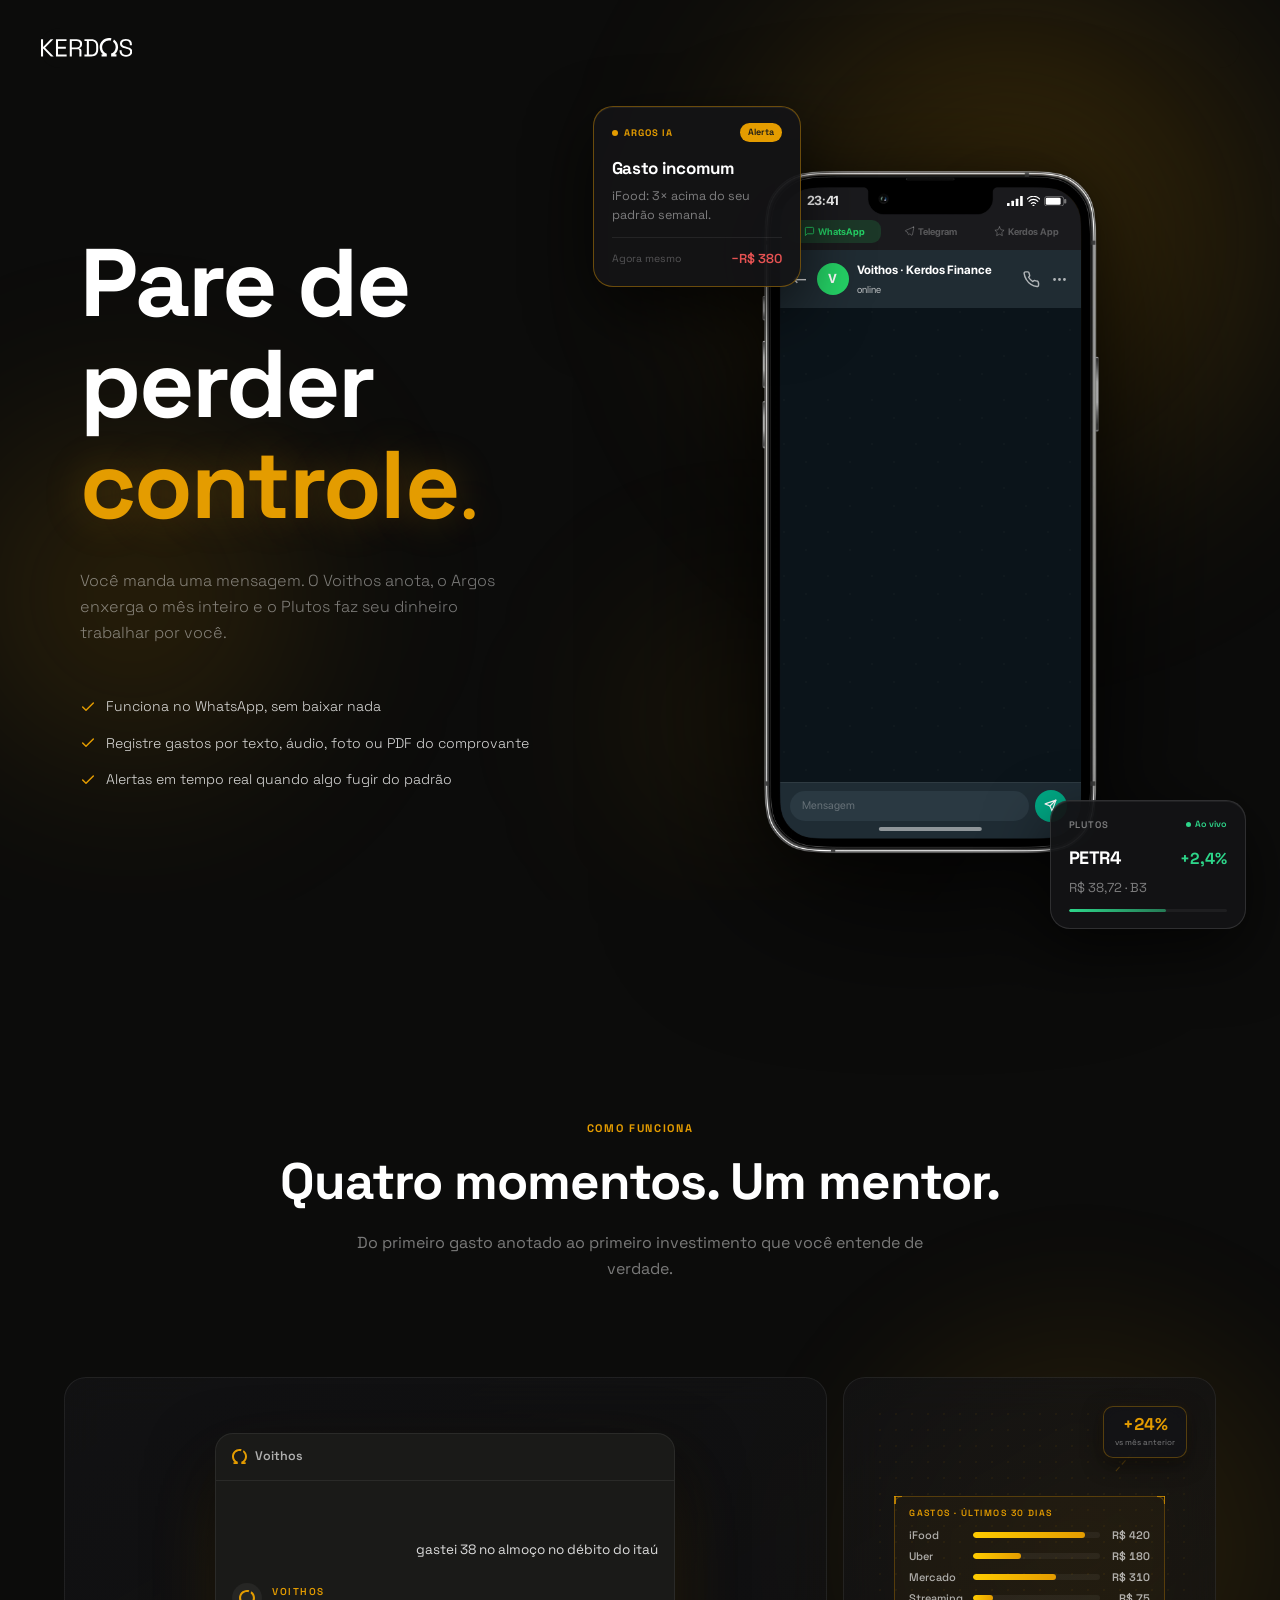
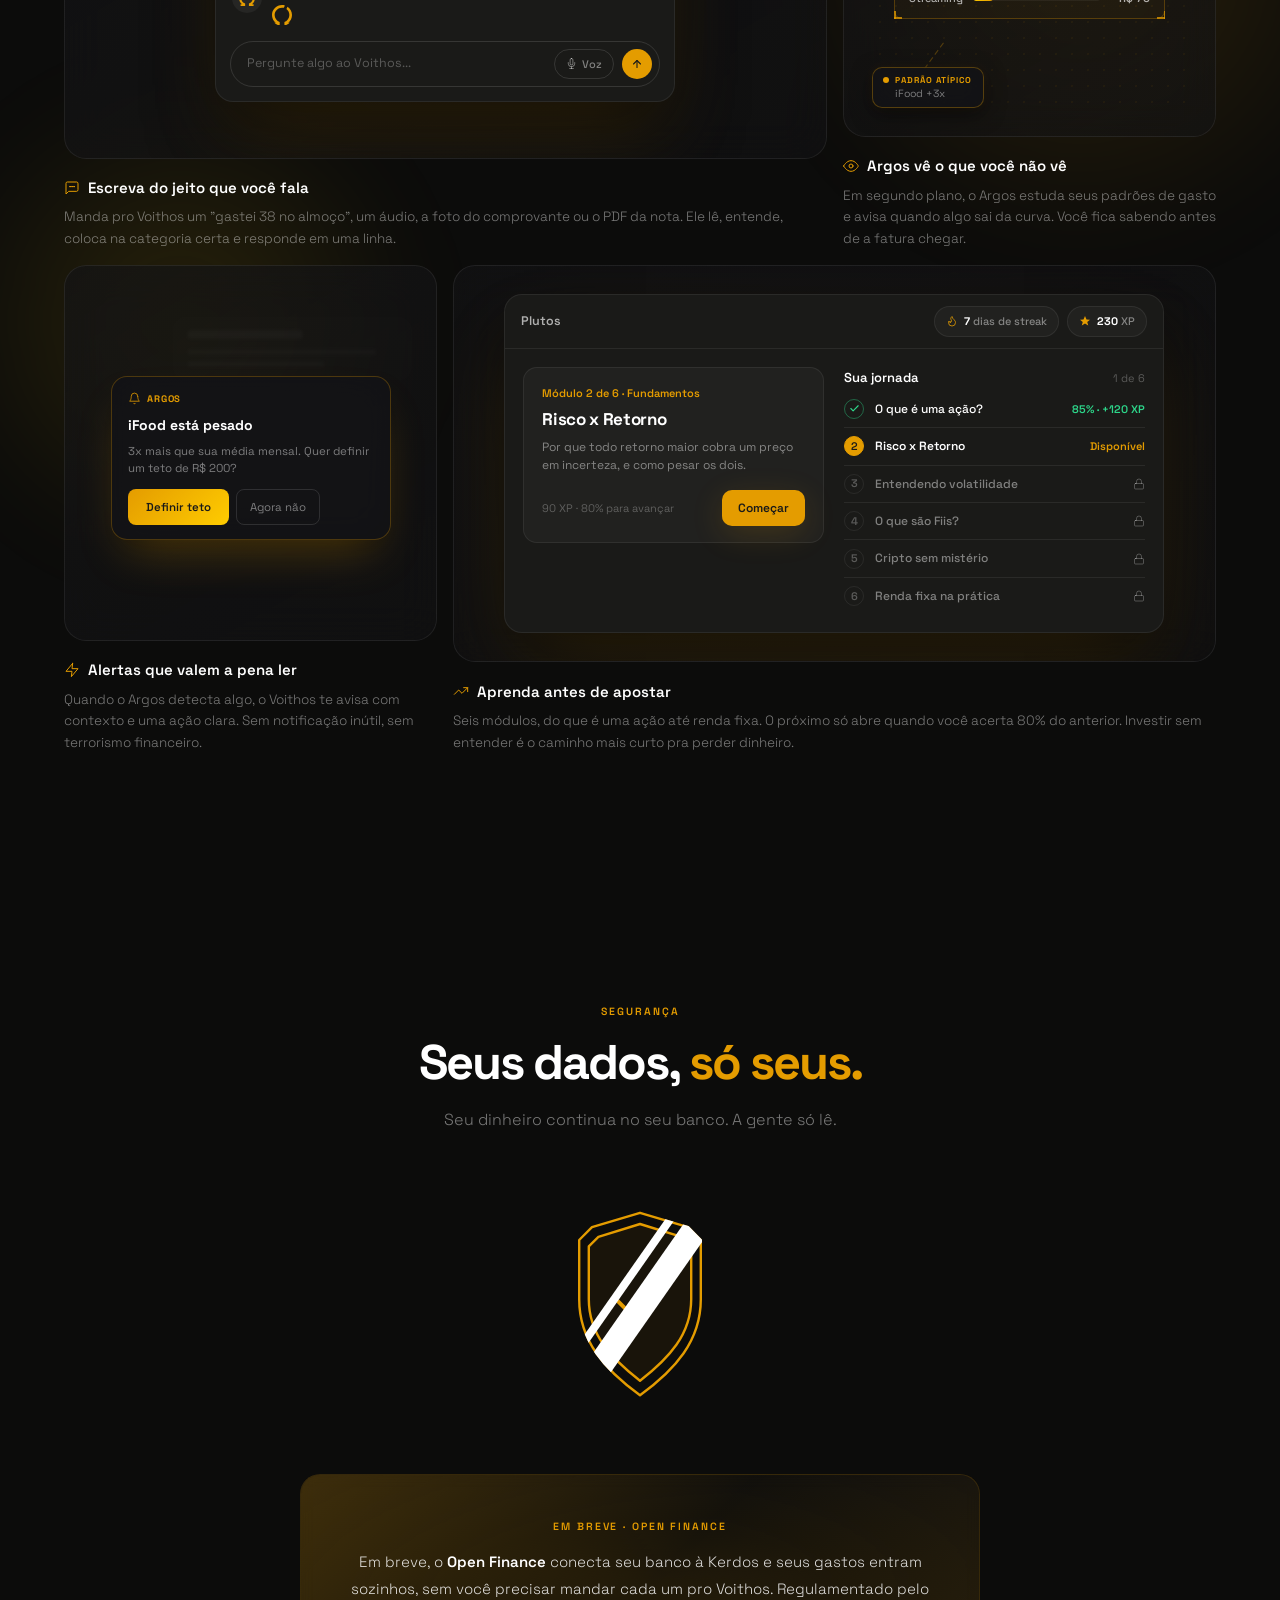
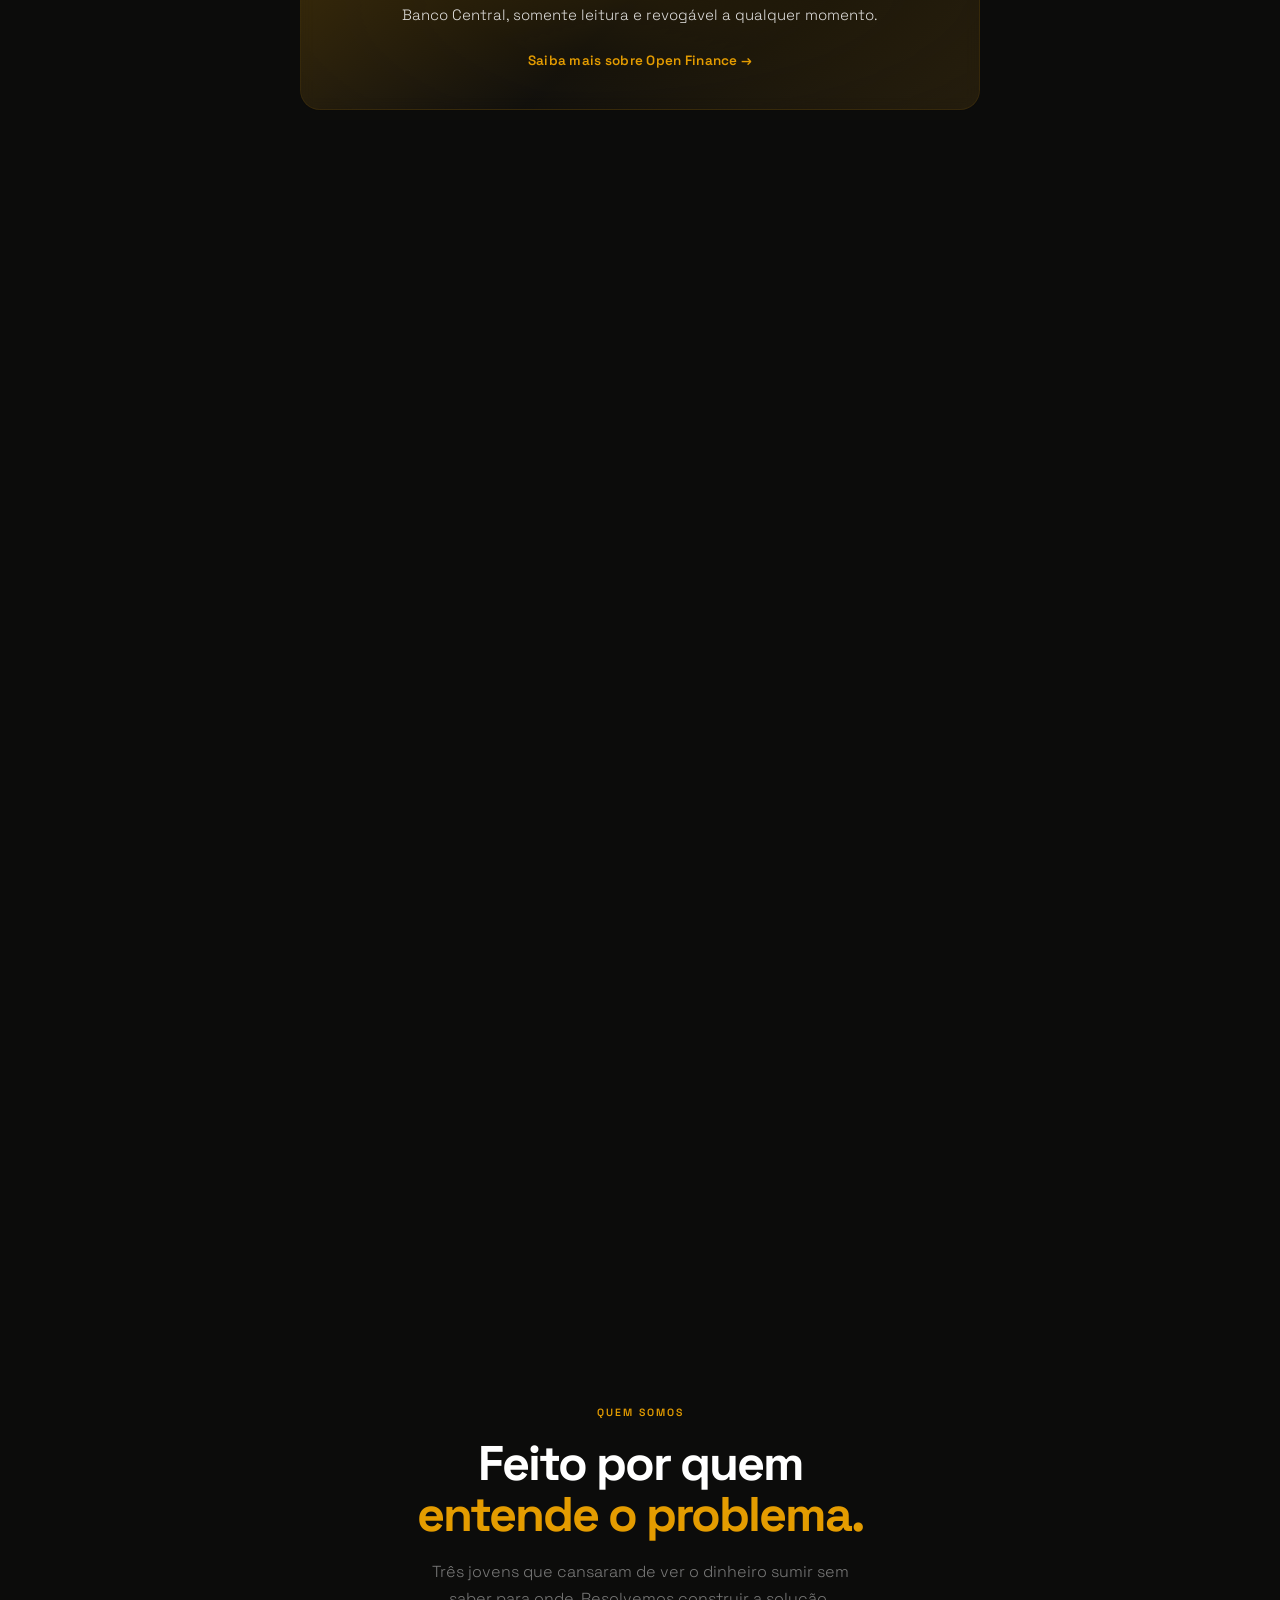
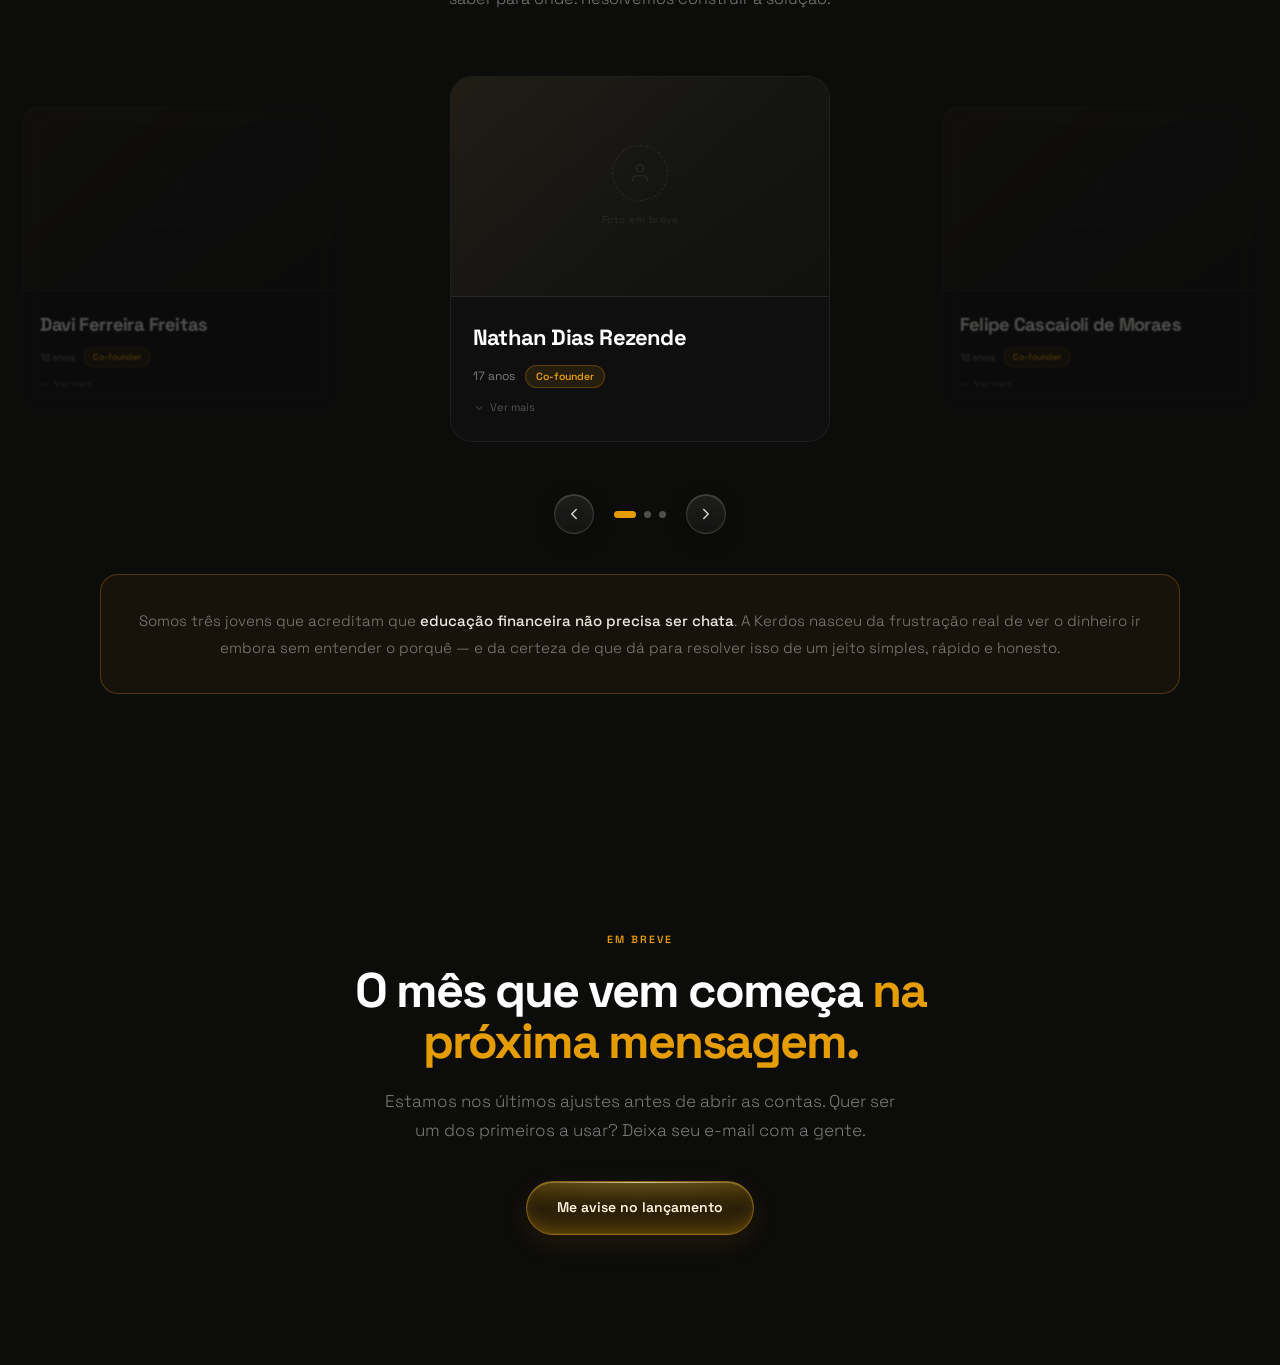
==== commit 0e5b1704: "brafing felipe" ====
--- a/index.html
+++ b/index.html
@@ -821,7 +821,9 @@
           <div class="team-expand-hint"><svg viewBox="0 0 24 24"><polyline points="6 9 12 15 18 9"/></svg>Ver mais</div>
         </div>
         <div class="team-card-bio">
-          <p>Lorem Ipsum is simply dummy text of the printing and typesetting industry. Lorem Ipsum has been the industry's standard dummy text ever since the 1500s, when an unknown printer took a galley of type and scrambled it to make a type specimen book. It has survived not only five centuries, but also the leap into electronic typesetting, remaining essentially unchanged. It was popularised in the 1960s with the release of Letraset sheets containing Lorem Ipsum passages, and more recently with desktop publishing software like Aldus PageMaker including versions of Lorem Ipsum.</p>
+          <p>Estudante de TI e desenvolvedor de software, sempre buscando aprimorar meus conhecimentos em engenharia de software, Inteligência Artificial, automação e economia. Tenho grande interesse em compreender como a tecnologia pode transformar mercados, otimizar processos e ampliar o acesso ao conhecimento.</p>
+          <p style="margin-top: 12px;">Atualmente, trabalho com sistemas e automações baseadas em Inteligência Artificial, participando do desenvolvimento de soluções que conectam tecnologia e necessidades reais de negócio. Na Kerdos, busco unir minha experiência técnica ao meu interesse por economia e mercado financeiro, contribuindo para a construção de uma plataforma que utiliza inteligência artificial para aproximar os jovens da educação financeira.</p>
+          <p style="margin-top: 12px;">Acredito que cuidar do próprio dinheiro deveria ser algo mais simples e acessível. Meu propósito é utilizar a tecnologia para tornar o conhecimento financeiro mais próximo das novas gerações, ajudando jovens a desenvolverem autonomia, consciência e melhores hábitos na relação com o dinheiro.</p>
         </div>
       </div>
 
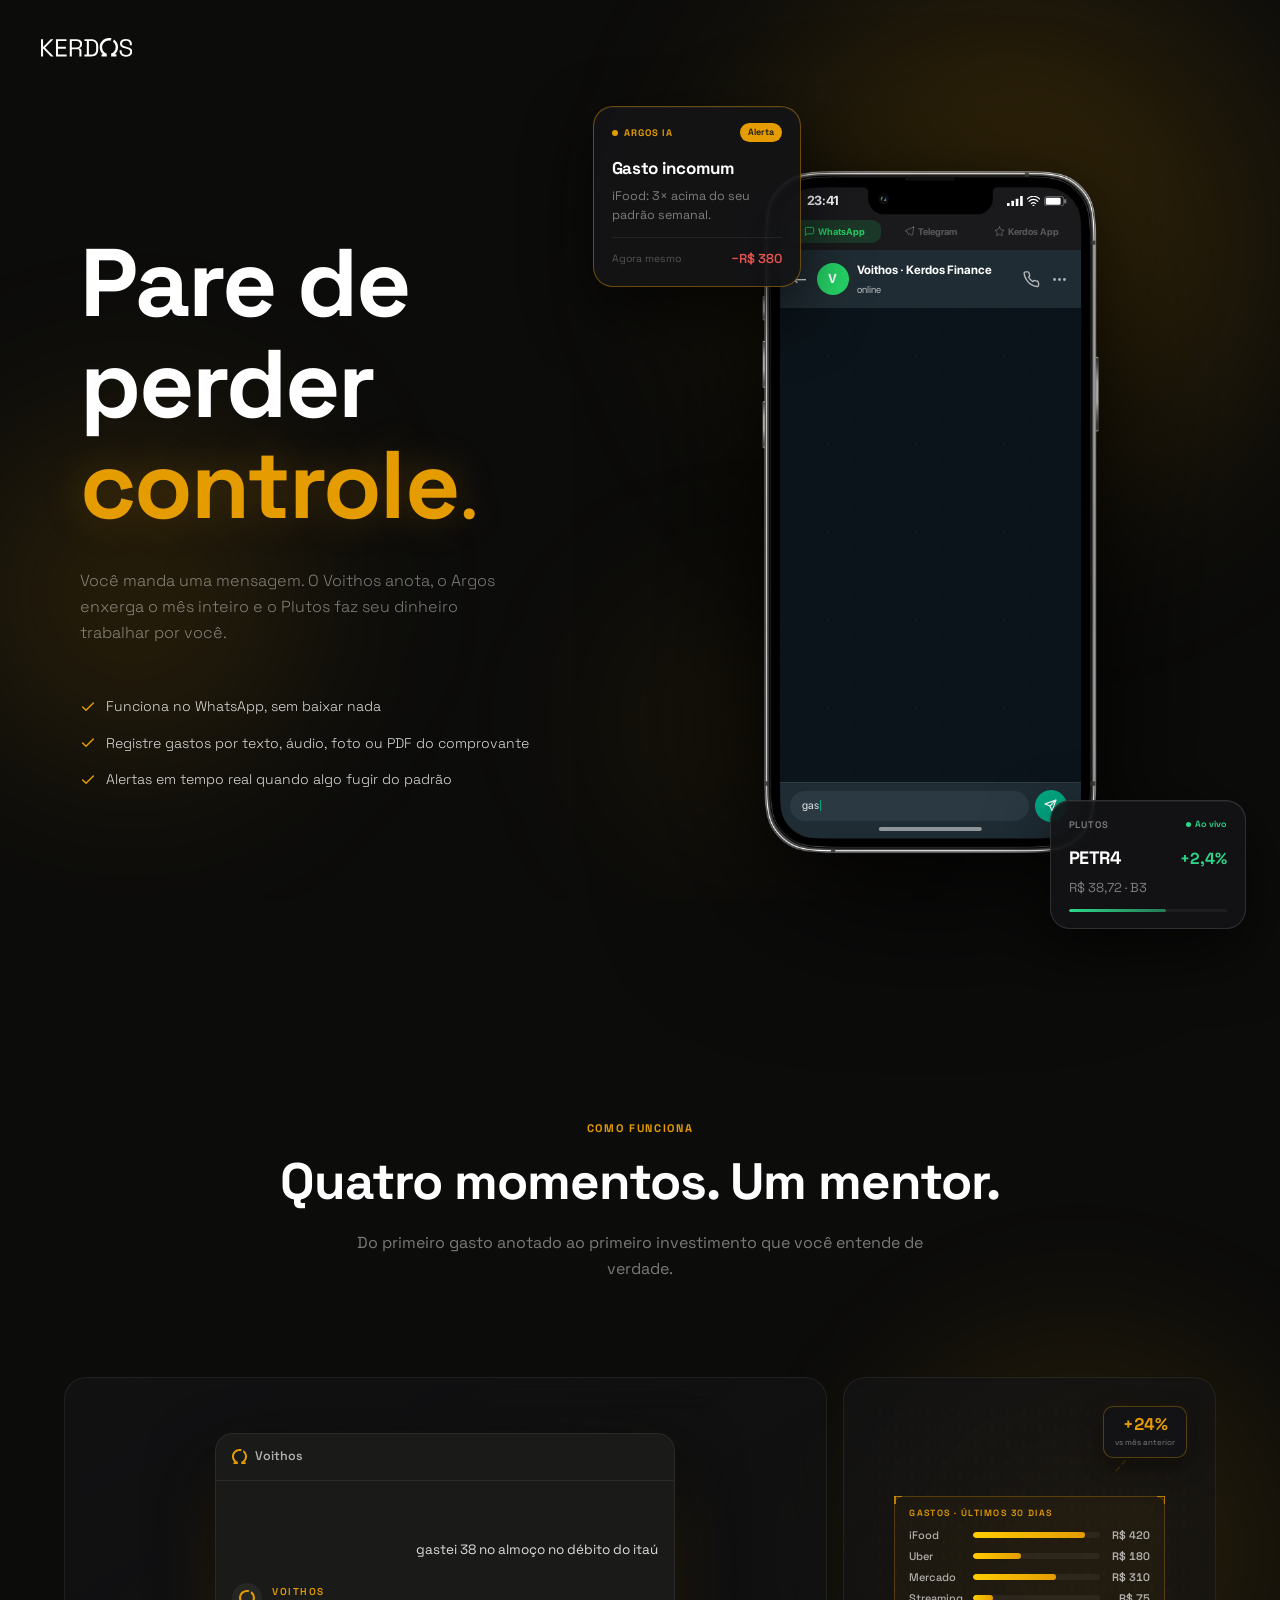
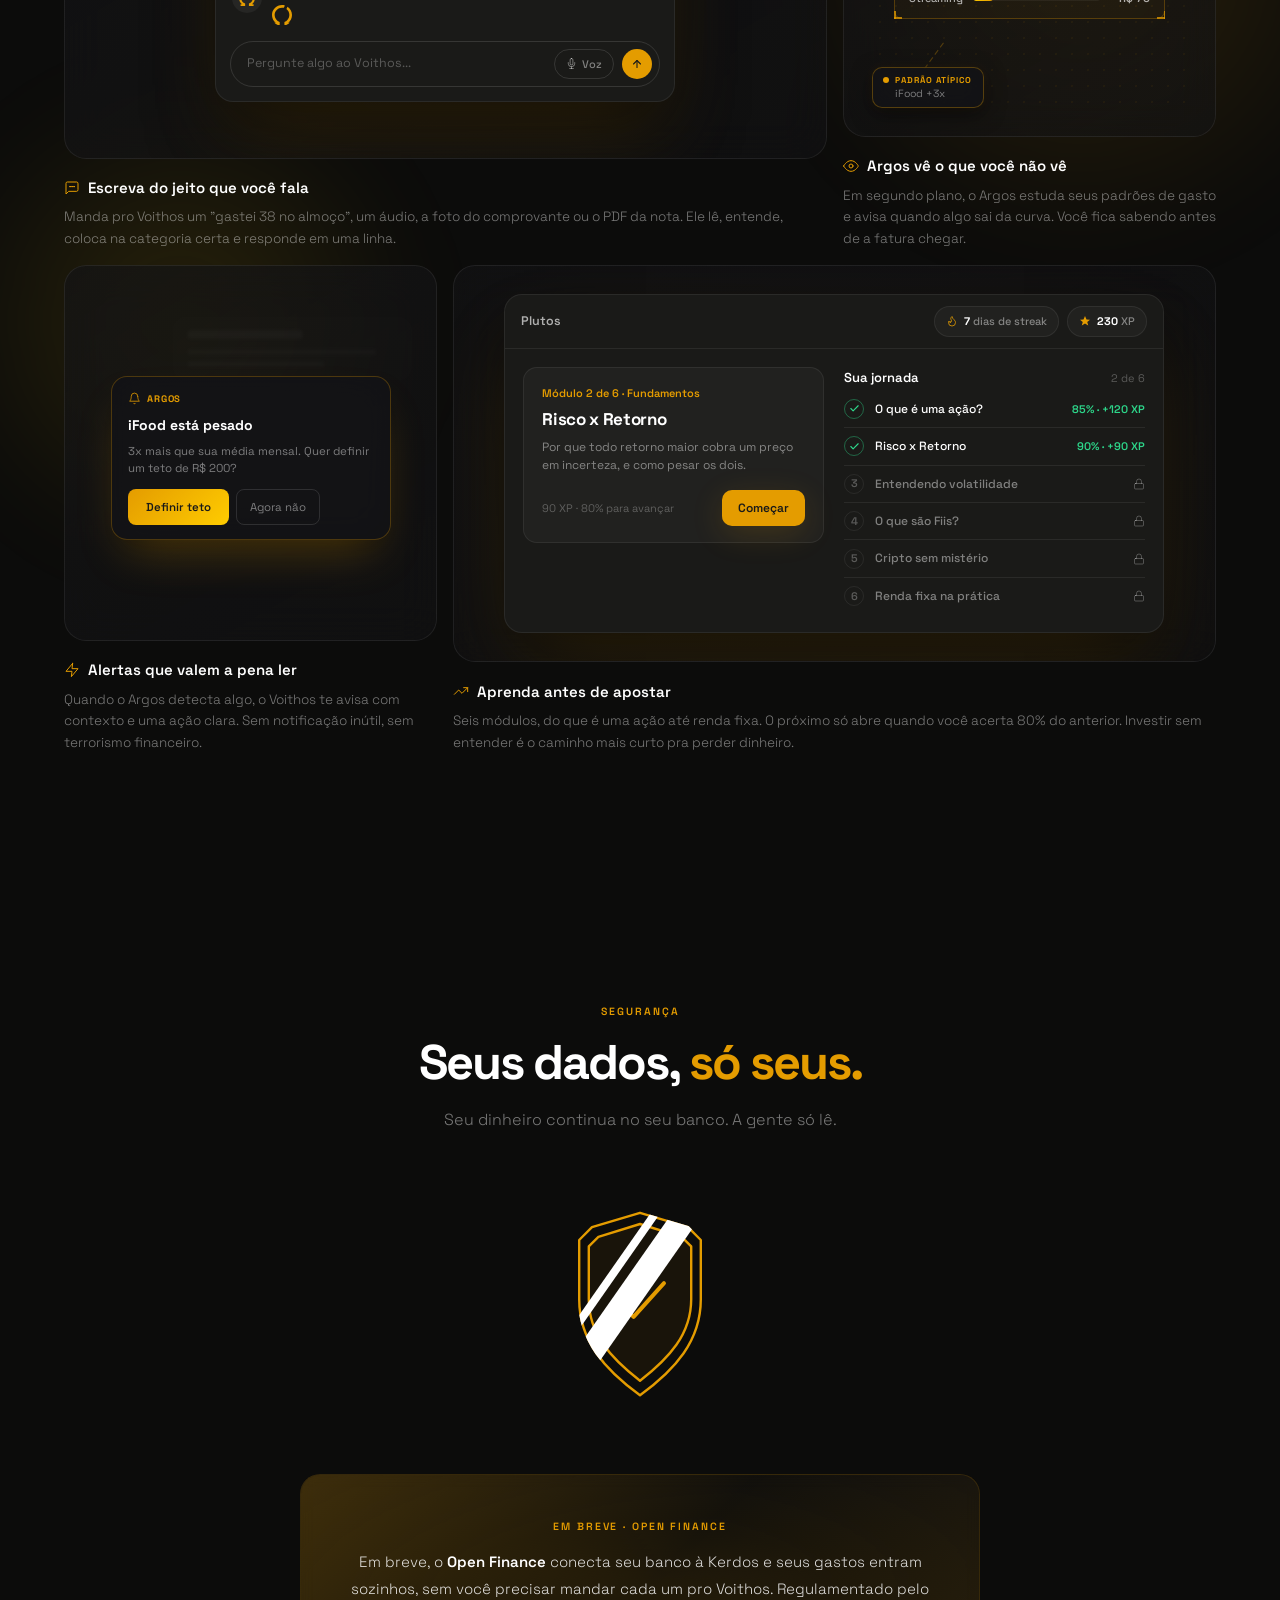
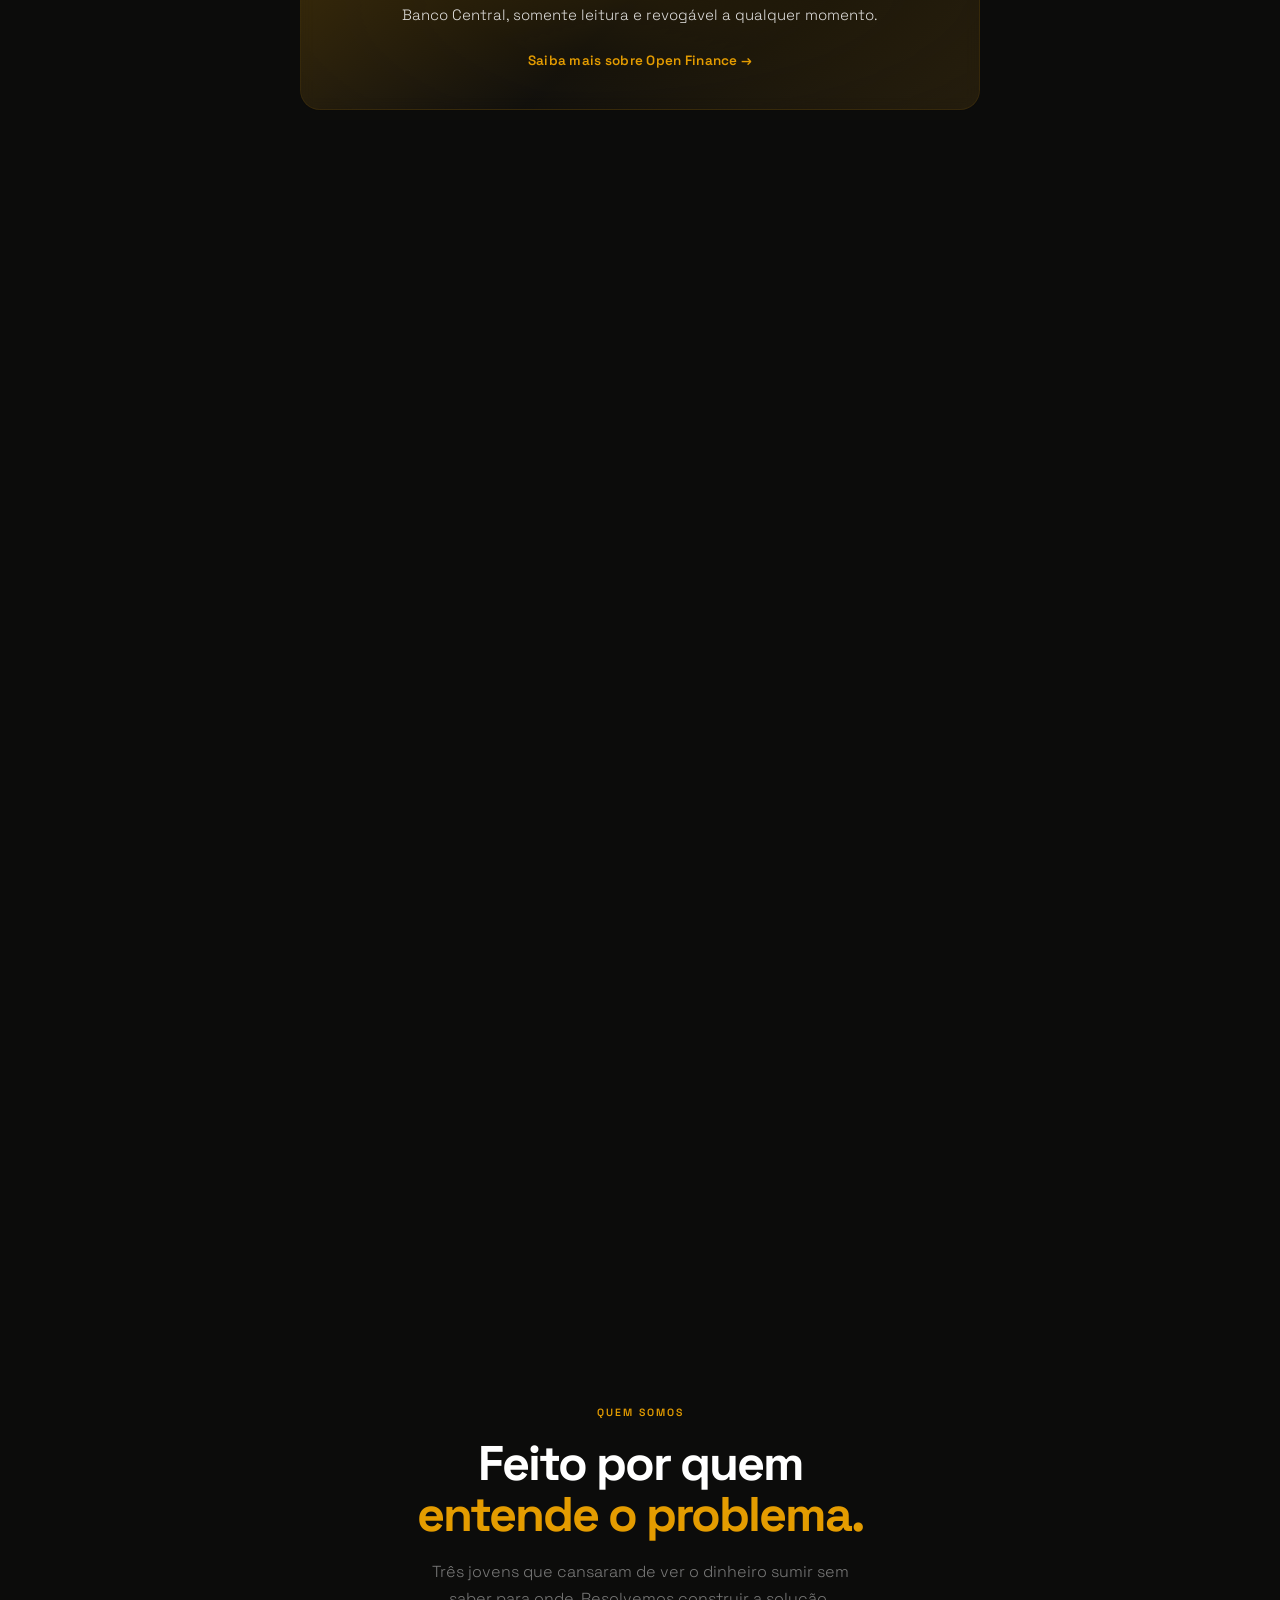
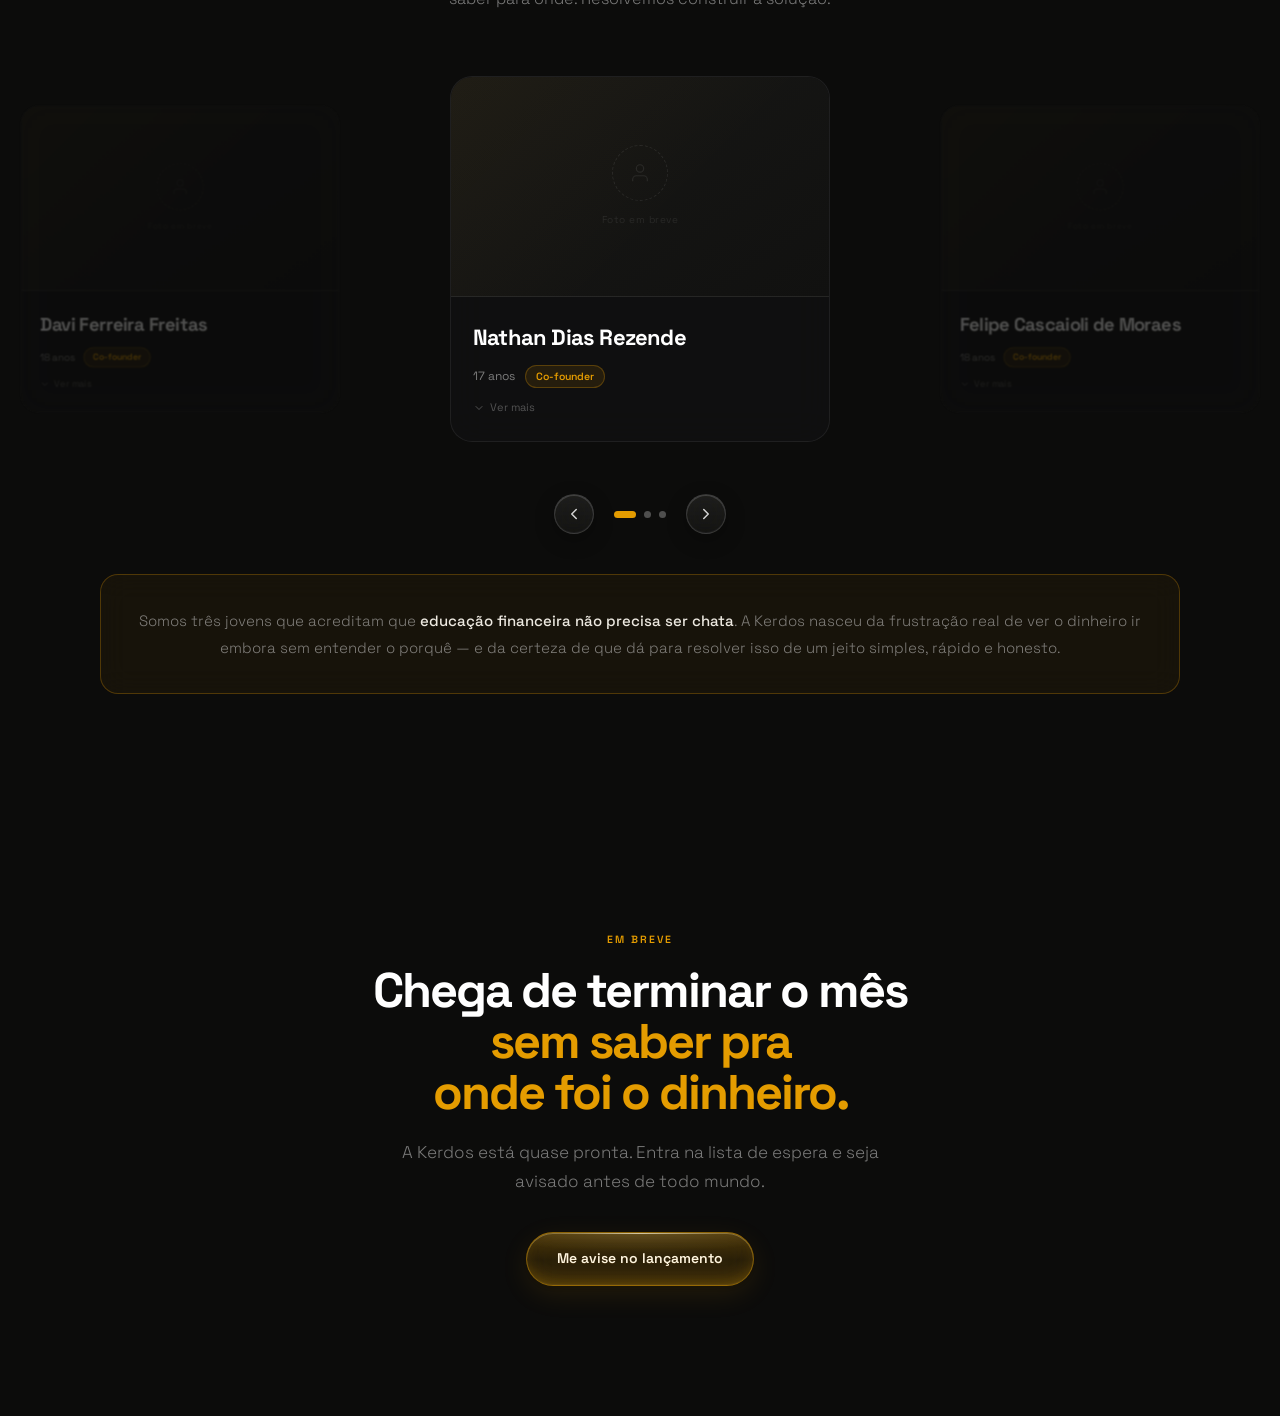
==== commit ecaed801: "feat: update URLs and references to kerdosfinance.com across multiple files" ====
--- a/index.html
+++ b/index.html
@@ -11,27 +11,27 @@
        caminho relativo) e de 1200×630, a proporção que WhatsApp,
        LinkedIn e X recortam sem cortar o texto. -->
   <meta name="description" content="Mande uma mensagem dizendo quanto gastou. A Kerdos anota, organiza e avisa quando o mês começar a sair do trilho. Funciona no WhatsApp, sem baixar nada.">
-  <link rel="canonical" href="https://kerdos.com.br/">
+  <link rel="canonical" href="https://kerdosfinance.com/">
   <meta property="og:type" content="website">
   <meta property="og:locale" content="pt_BR">
   <meta property="og:site_name" content="Kerdos Finance">
-  <meta property="og:url" content="https://kerdos.com.br/">
+  <meta property="og:url" content="https://kerdosfinance.com/">
   <meta property="og:title" content="Kerdos Finance · Suas finanças, por conversa">
   <meta property="og:description" content="Mande uma mensagem dizendo quanto gastou. A Kerdos anota, organiza e avisa quando o mês começar a sair do trilho.">
-  <meta property="og:image" content="https://kerdos.com.br/assets/og-kerdos.png">
+  <meta property="og:image" content="https://kerdosfinance.com/assets/og-kerdos.png">
   <meta property="og:image:width" content="1200">
   <meta property="og:image:height" content="630">
   <meta property="og:image:alt" content="Kerdos Finance: suas finanças, por conversa">
   <meta name="twitter:card" content="summary_large_image">
   <meta name="twitter:title" content="Kerdos Finance · Suas finanças, por conversa">
   <meta name="twitter:description" content="Mande uma mensagem dizendo quanto gastou. A Kerdos anota, organiza e avisa quando o mês começar a sair do trilho.">
-  <meta name="twitter:image" content="https://kerdos.com.br/assets/og-kerdos.png">
+  <meta name="twitter:image" content="https://kerdosfinance.com/assets/og-kerdos.png">
   <meta property="og:image:type" content="image/png">
   <meta name="robots" content="index, follow, max-image-preview:large">
   <!-- Tema único: escuro (preto e dourado), com o sistema em claro ou escuro. -->
   <meta name="theme-color" content="#0C0C0B">
   <meta name="color-scheme" content="dark">
-  <link rel="alternate" type="text/plain" href="https://kerdos.com.br/llms.txt" title="llms.txt">
+  <link rel="alternate" type="text/plain" href="https://kerdosfinance.com/llms.txt" title="llms.txt">
   <!-- Dados estruturados (schema.org). Descrevem só o que a página
        mostra: empresa, site e o produto em pré-lançamento. Sem preço
        nem avaliação, porque ainda não existem. -->
@@ -41,11 +41,12 @@
     "@graph": [
       {
         "@type": "Organization",
-        "@id": "https://kerdos.com.br/#org",
+        "@id": "https://kerdosfinance.com/#org",
         "name": "Kerdos Finance",
-        "url": "https://kerdos.com.br/",
-        "logo": "https://kerdos.com.br/assets/icone-180.png",
+        "url": "https://kerdosfinance.com/",
+        "logo": "https://kerdosfinance.com/assets/icone-180.png",
         "email": "kerdosfinance@gmail.com",
+        "sameAs": ["https://www.instagram.com/kerdos.finance/"],
         "founder": [
           { "@type": "Person", "name": "Nathan Dias Rezende" },
           { "@type": "Person", "name": "Felipe Cascaioli de Moraes" },
@@ -54,11 +55,11 @@
       },
       {
         "@type": "WebSite",
-        "@id": "https://kerdos.com.br/#site",
+        "@id": "https://kerdosfinance.com/#site",
         "name": "Kerdos Finance",
-        "url": "https://kerdos.com.br/",
+        "url": "https://kerdosfinance.com/",
         "inLanguage": "pt-BR",
-        "publisher": { "@id": "https://kerdos.com.br/#org" }
+        "publisher": { "@id": "https://kerdosfinance.com/#org" }
       },
       {
         "@type": "SoftwareApplication",
@@ -67,7 +68,7 @@
         "operatingSystem": "WhatsApp",
         "description": "Assistente financeiro por conversa no WhatsApp. Registra gastos por texto, áudio, foto ou PDF, avisa quando o mês sai do trilho e ensina o básico de investimentos.",
         "inLanguage": "pt-BR",
-        "publisher": { "@id": "https://kerdos.com.br/#org" }
+        "publisher": { "@id": "https://kerdosfinance.com/#org" }
       }
     ]
   }
@@ -887,8 +888,8 @@
 <section class="cta-final" id="comecar">
   <div class="cta-final-inner reveal">
     <span class="section-tag">Em breve</span>
-    <h2>O mês que vem começa <span class="accent">na próxima mensagem.</span></h2>
-    <p class="cta-final-lead">Estamos nos últimos ajustes antes de abrir as contas. Quer ser um dos primeiros a usar? Deixa seu e-mail com a gente.</p>
+    <h2>Chega de terminar o mês<br><span class="accent">sem saber pra onde foi o dinheiro.</span></h2>
+    <p class="cta-final-lead">A Kerdos está quase pronta. Entra na lista de espera e seja avisado antes de todo mundo.</p>
     <div class="cta-final-actions">
       <a href="mailto:kerdosfinance@gmail.com?subject=Quero%20ser%20avisado%20do%20lan%C3%A7amento" class="btn-primary" data-lista-espera>Me avise no lançamento</a>
     </div>
--- a/styles/core/style.css
+++ b/styles/core/style.css
@@ -865,7 +865,9 @@
    pedindo atenção. */
 .cta-final { position: relative; z-index: 1; padding: 120px 80px 130px; }
 .cta-final-inner { max-width: 720px; margin: 0 auto; text-align: center; }
-.cta-final h2 { margin-bottom: 20px; }
+/* balance: distribui as palavras entre as linhas e evita palavra sozinha */
+.cta-final h2 { margin-bottom: 20px; text-wrap: balance; }
+.cta-final h2 .accent { display: inline-block; text-wrap: balance; }
 .cta-final-lead { font-size: 17px; color: var(--muted); line-height: 1.7; font-weight: 300; max-width: 520px; margin: 0 auto 36px; }
 .cta-final-actions { display: flex; gap: 12px; justify-content: center; flex-wrap: wrap; }
 @media (max-width: 1020px) { .cta-final { padding: 88px 24px 96px; } }
--- a/styles/components/lista-espera.css
+++ b/styles/components/lista-espera.css
@@ -15,9 +15,13 @@
   backdrop-filter: blur(10px) saturate(130%);
   -webkit-backdrop-filter: blur(10px) saturate(130%);
   opacity: 0; visibility: hidden;
-  transition: opacity 0.28s, visibility 0.28s;
-}
-.le-overlay.is-open { opacity: 1; visibility: visible; }
+  /* Fechar: rápido. Abrir: um pouco mais longo (regra .is-open). */
+  transition: opacity 0.22s ease, visibility 0s linear 0.22s;
+}
+.le-overlay.is-open {
+  opacity: 1; visibility: visible;
+  transition: opacity 0.32s ease, visibility 0s;
+}
 
 .le-card {
   position: relative;
@@ -31,10 +35,68 @@
   box-shadow: var(--elev-3);
   font-family: var(--font);
   color: var(--ink);
-  transform: translateY(18px) scale(0.97);
-  transition: transform 0.38s var(--ease-premium);
-}
-.le-overlay.is-open .le-card { transform: none; }
+  /* Entrada: o card sobe, cresce e ganha nitidez ao mesmo tempo. */
+  opacity: 0;
+  transform: translateY(28px) scale(0.92);
+  filter: blur(6px);
+  transform-origin: 50% 70%;
+  transition:
+    opacity 0.18s ease,
+    transform 0.22s ease-in,
+    filter 0.18s ease;
+}
+.le-overlay.is-open .le-card {
+  opacity: 1;
+  transform: none;
+  filter: none;
+  transition:
+    opacity 0.32s ease,
+    transform 0.56s var(--ease-premium),
+    filter 0.4s ease;
+}
+
+/* Conteúdo entra em cascata logo depois do card.
+   Os delays só existem no estado aberto: ao fechar, tudo sai junto.
+   O botão fica de fora para não sobrescrever o hover do liquid glass. */
+.le-eyebrow, .le-titulo, .le-sub,
+.le-form > .le-campo {
+  opacity: 0;
+  transform: translateY(10px);
+  transition: opacity 0.15s ease, transform 0.15s ease;
+}
+.le-overlay.is-open .le-eyebrow,
+.le-overlay.is-open .le-titulo,
+.le-overlay.is-open .le-sub,
+.le-overlay.is-open .le-form > .le-campo {
+  opacity: 1;
+  transform: none;
+  transition:
+    opacity 0.42s ease var(--le-atraso, 0s),
+    transform 0.6s var(--ease-premium) var(--le-atraso, 0s);
+}
+.le-eyebrow                         { --le-atraso: 0.10s; }
+.le-titulo                          { --le-atraso: 0.15s; }
+.le-sub                             { --le-atraso: 0.20s; }
+.le-form > div.le-campo:nth-of-type(1) { --le-atraso: 0.25s; }
+.le-form > div.le-campo:nth-of-type(2) { --le-atraso: 0.29s; }
+.le-form > div.le-campo:nth-of-type(3) { --le-atraso: 0.33s; }
+.le-form > .le-grupo                { --le-atraso: 0.37s; }
+
+@media (prefers-reduced-motion: reduce) {
+  .le-card,
+  .le-eyebrow, .le-titulo, .le-sub,
+  .le-form > .le-campo {
+    transform: none !important;
+    filter: none !important;
+  }
+  .le-overlay.is-open .le-card,
+  .le-overlay.is-open .le-eyebrow,
+  .le-overlay.is-open .le-titulo,
+  .le-overlay.is-open .le-sub,
+  .le-overlay.is-open .le-form > .le-campo {
+    transition: opacity 0.2s ease;
+  }
+}
 
 /* Barra de rolagem própria do card. A nativa é desenhada pelo
    navegador de ponta a ponta e atravessa a curva dos cantos; esta
@@ -171,9 +233,13 @@
 .le-erro-geral:empty { display: none; }
 
 /* ── Estado de sucesso ── */
-.le-sucesso { display: none; text-align: center; padding: 12px 0 6px; }
+.le-sucesso { display: none; text-align: center; padding: 8px 0 4px; }
+/* Na tela de sucesso só fica o "Fechar": sem o X e sem a etiqueta. */
 .le-card.enviado .le-form,
-.le-card.enviado .le-sub { display: none; }
+.le-card.enviado .le-titulo,
+.le-card.enviado .le-sub,
+.le-card.enviado .le-fechar,
+.le-card.enviado .le-eyebrow { display: none; }
 .le-card.enviado .le-sucesso { display: block; }
 .le-sucesso-icone {
   width: 56px; height: 56px; margin: 4px auto 18px;
@@ -183,7 +249,79 @@
   color: var(--brand-ink);
 }
 .le-sucesso-icone svg { width: 24px; height: 24px; stroke: currentColor; fill: none; stroke-width: 2; stroke-linecap: round; stroke-linejoin: round; }
+.le-sucesso-titulo {
+  font-size: 22px; font-weight: 600; line-height: 1.25; letter-spacing: -0.3px;
+  margin: 0 0 8px;
+  outline: none; /* recebe foco por script só para o leitor de tela */
+}
 .le-sucesso p { font-size: 14px; line-height: 1.6; color: var(--ink-3); margin: 0 0 22px; }
+
+/* Convite para o Instagram: linha clicável, texto à esquerda e
+   botão com o ícone à direita. */
+.le-insta {
+  display: flex; align-items: center; gap: 14px;
+  padding: 14px 14px 14px 18px;
+  margin-bottom: 14px;
+  border: 0.5px solid var(--line-strong);
+  border-radius: 16px;
+  background: rgba(var(--veil-rgb), var(--a-veil-1));
+  text-align: left;
+  text-decoration: none;
+  color: var(--ink);
+  transition: border-color 0.2s, background 0.2s;
+}
+.le-insta:focus-visible {
+  outline: none;
+  border-color: var(--brand-ink);
+  box-shadow: 0 0 0 3px rgba(var(--brand-tint-rgb), 0.18);
+}
+.le-insta-texto { display: flex; flex-direction: column; gap: 2px; min-width: 0; }
+.le-insta-chamada { font-size: 12.5px; color: var(--ink-3); }
+.le-insta-perfil {
+  font-size: 15px; font-weight: 600; color: var(--brand-ink);
+  overflow: hidden; text-overflow: ellipsis; white-space: nowrap;
+}
+.le-insta-botao {
+  margin-left: auto; flex: none;
+  width: 44px; height: 44px; border-radius: 12px;
+  display: flex; align-items: center; justify-content: center;
+  border: 0.5px solid var(--border-gold);
+  background: rgba(var(--brand-tint-rgb), 0.08);
+  color: var(--brand-ink);
+  transition: background 0.2s, transform 0.2s var(--ease-premium);
+}
+.le-insta-botao svg {
+  width: 22px; height: 22px;
+  stroke: currentColor; fill: none; stroke-width: 1.8;
+  stroke-linecap: round; stroke-linejoin: round;
+}
+.le-insta-botao .le-insta-ponto { fill: currentColor; stroke: none; }
+@media (hover: hover) and (pointer: fine) {
+  .le-insta:hover { border-color: var(--border-gold); background: rgba(var(--brand-tint-rgb), 0.05); }
+  .le-insta:hover .le-insta-botao { background: rgba(var(--brand-tint-rgb), 0.16); transform: scale(1.06); }
+}
+.le-insta:active .le-insta-botao { transform: scale(0.95); }
+
+/* Entrada da mensagem de sucesso: sobe em cascata. */
+@keyframes le-surgir {
+  from { opacity: 0; transform: translateY(10px); }
+  to   { opacity: 1; transform: none; }
+}
+@keyframes le-check {
+  from { opacity: 0; transform: scale(0.6); }
+  to   { opacity: 1; transform: none; }
+}
+@media (prefers-reduced-motion: no-preference) {
+  .le-card.enviado .le-sucesso-icone { animation: le-check 0.5s var(--ease-premium) backwards; }
+  .le-card.enviado .le-sucesso-titulo,
+  .le-card.enviado .le-sucesso p,
+  .le-card.enviado .le-insta,
+  .le-card.enviado .le-ok { animation: le-surgir 0.5s var(--ease-premium) backwards; }
+  .le-card.enviado .le-sucesso-titulo { animation-delay: 0.08s; }
+  .le-card.enviado .le-sucesso p      { animation-delay: 0.14s; }
+  .le-card.enviado .le-insta          { animation-delay: 0.22s; }
+  .le-card.enviado .le-ok             { animation-delay: 0.28s; }
+}
 
 /* Mobile: card centralizado na vertical, com o mesmo respiro em cima
    e embaixo (respeitando o notch e a home bar do iPhone). */
@@ -192,7 +330,10 @@
     align-items: center;
     padding: max(16px, env(safe-area-inset-top)) 16px max(16px, env(safe-area-inset-bottom));
   }
+  /* No celular o card vem mais de baixo, como uma folha subindo. */
   .le-card {
+    transform: translateY(64px) scale(0.96);
+    transform-origin: 50% 100%;
     max-height: calc(100dvh - 32px);
     padding: 26px 20px 22px;
     border-radius: 20px;
@@ -207,4 +348,8 @@
   .le-input { padding: 12px 14px; }
   .le-opcao { padding: 12px 14px; }
   .le-enviar { margin-top: 6px; }
-}
+  .le-sucesso-titulo { font-size: 20px; }
+  .le-sucesso p { font-size: 13.5px; margin-bottom: 18px; }
+  .le-insta { padding: 12px 12px 12px 16px; gap: 12px; }
+  .le-insta-perfil { font-size: 14.5px; }
+}
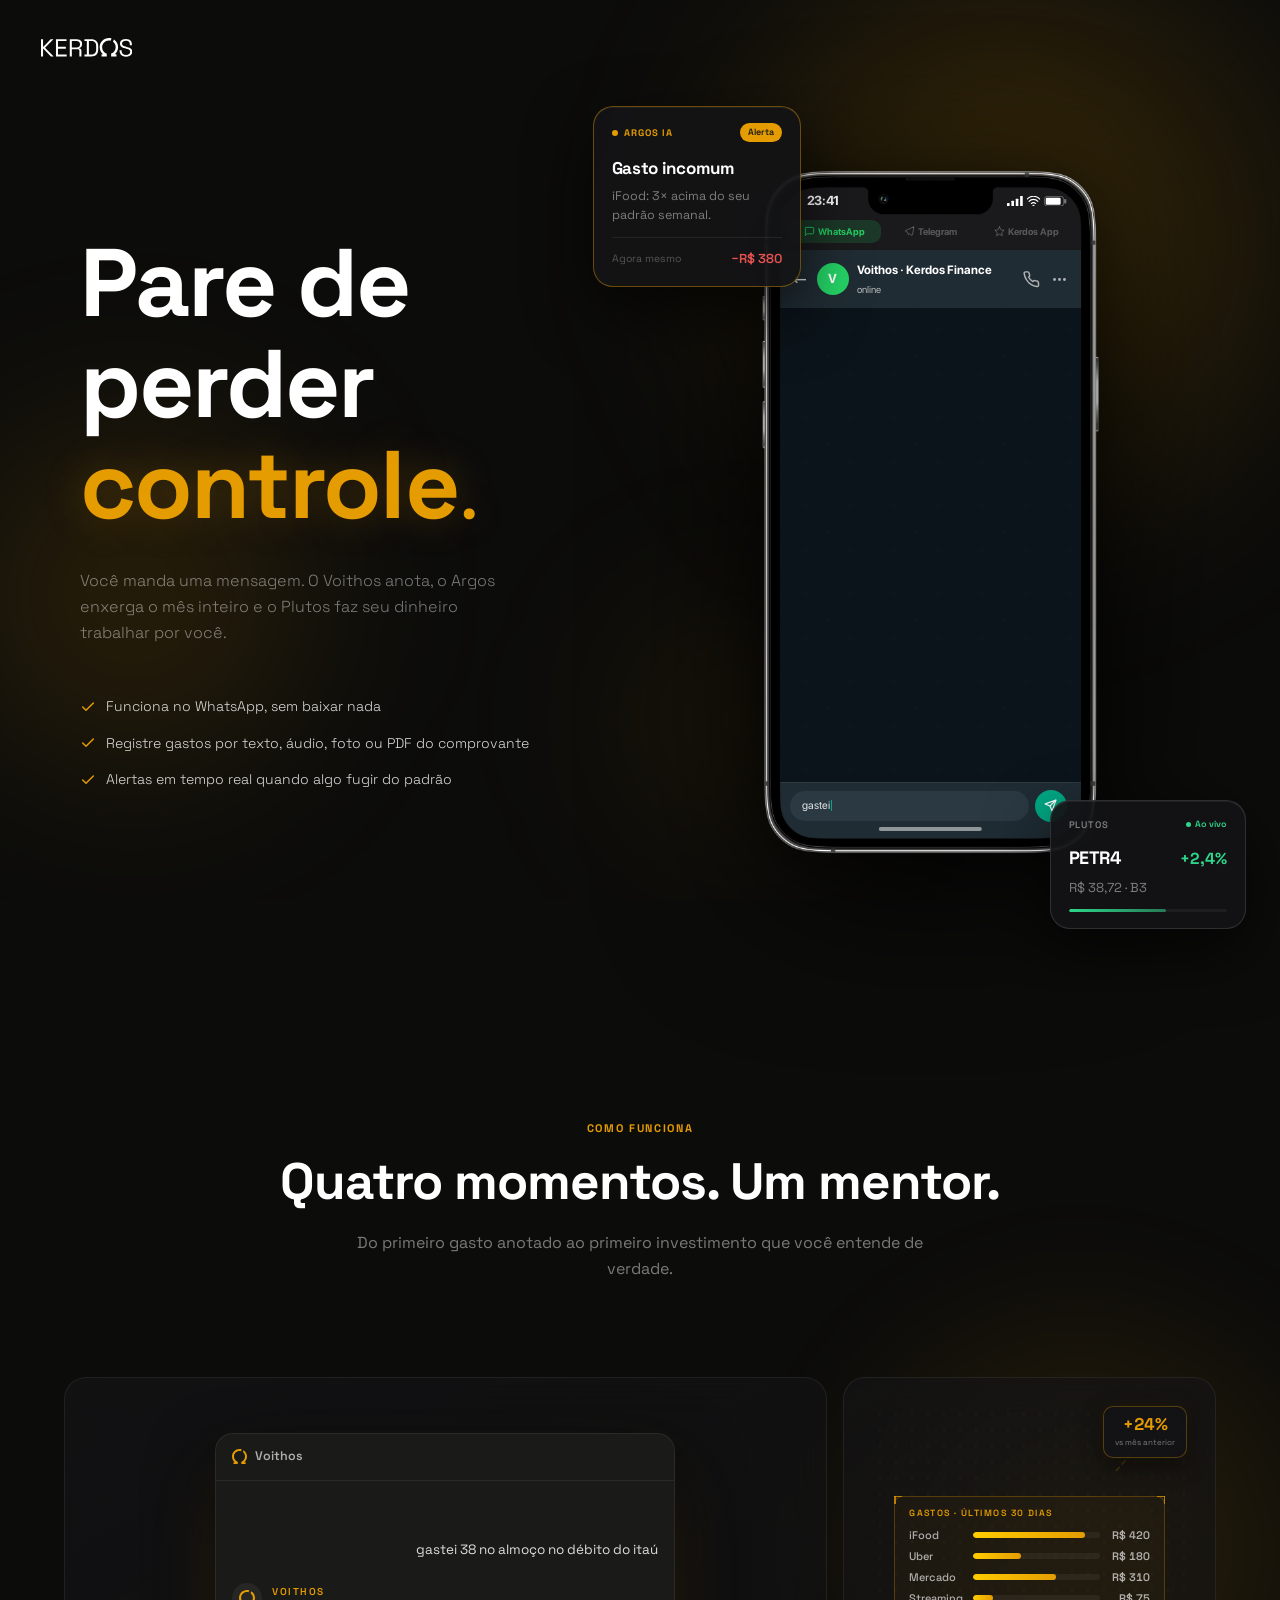
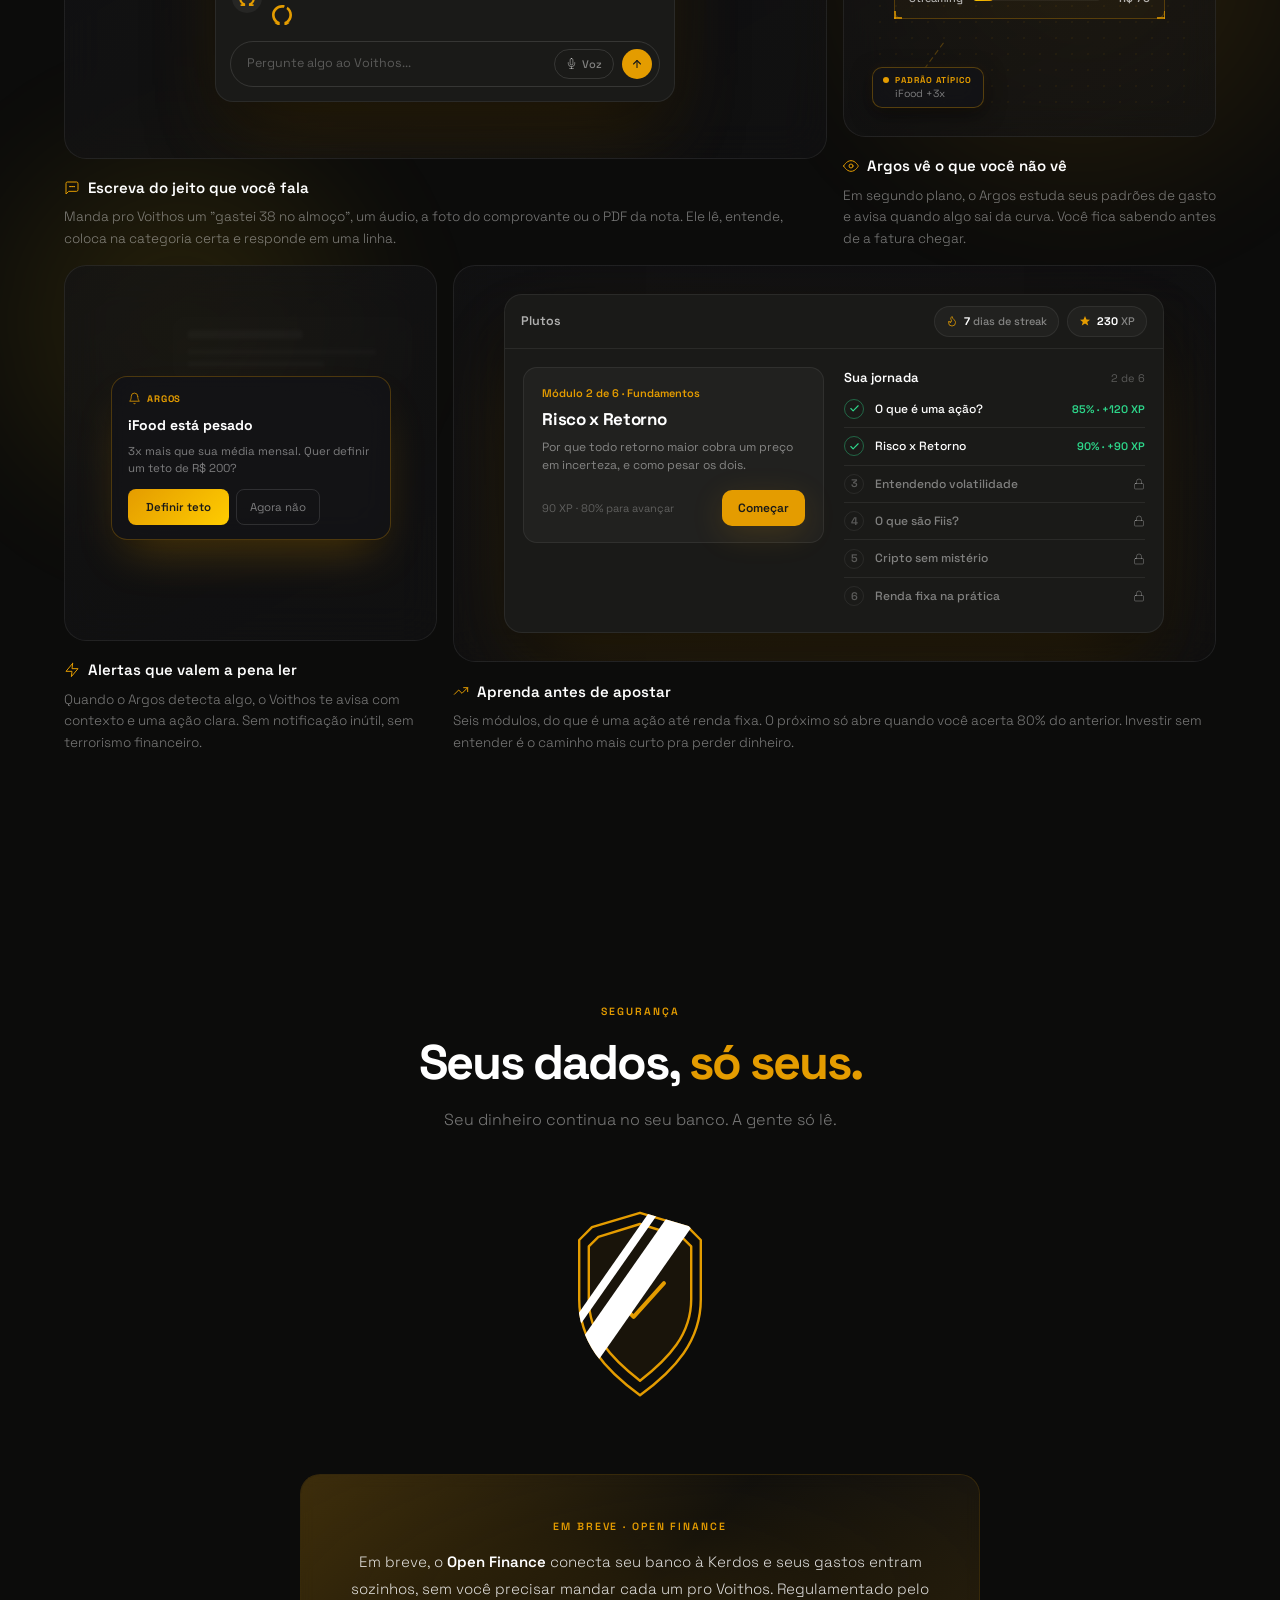
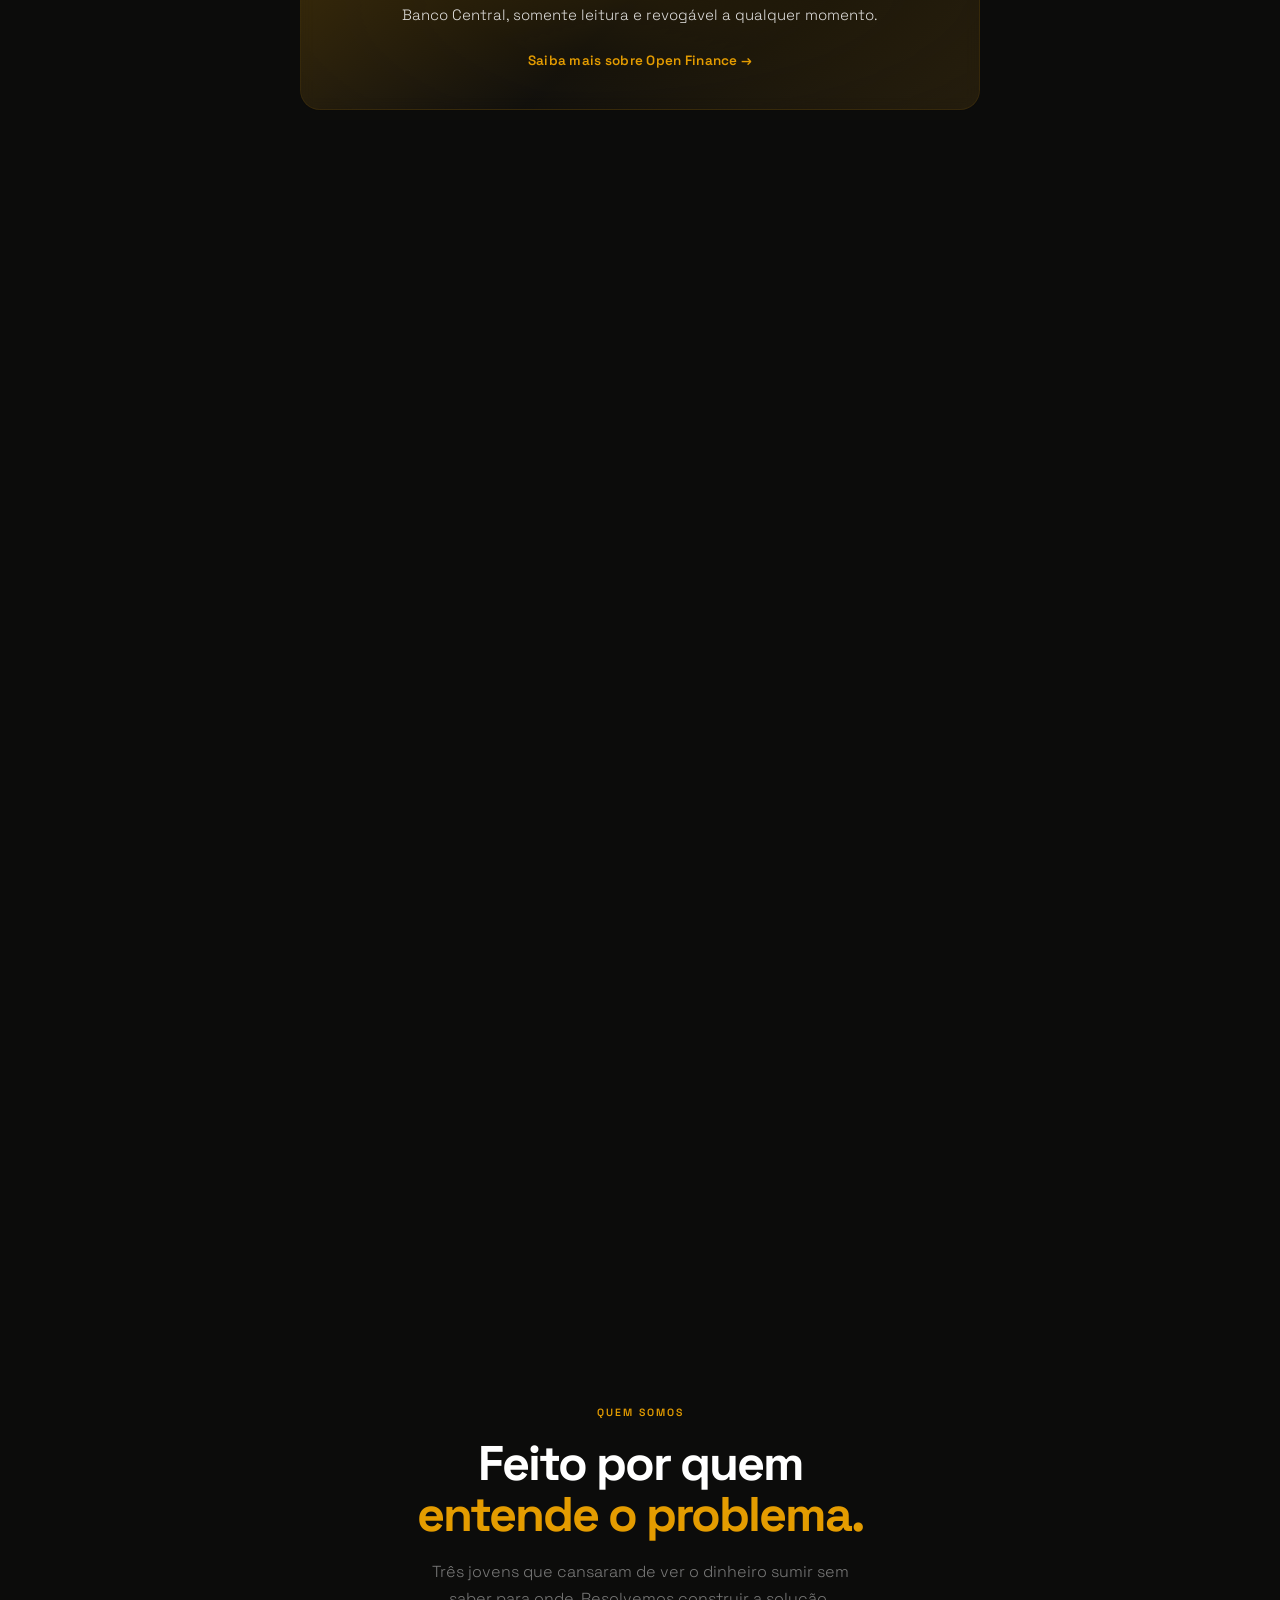
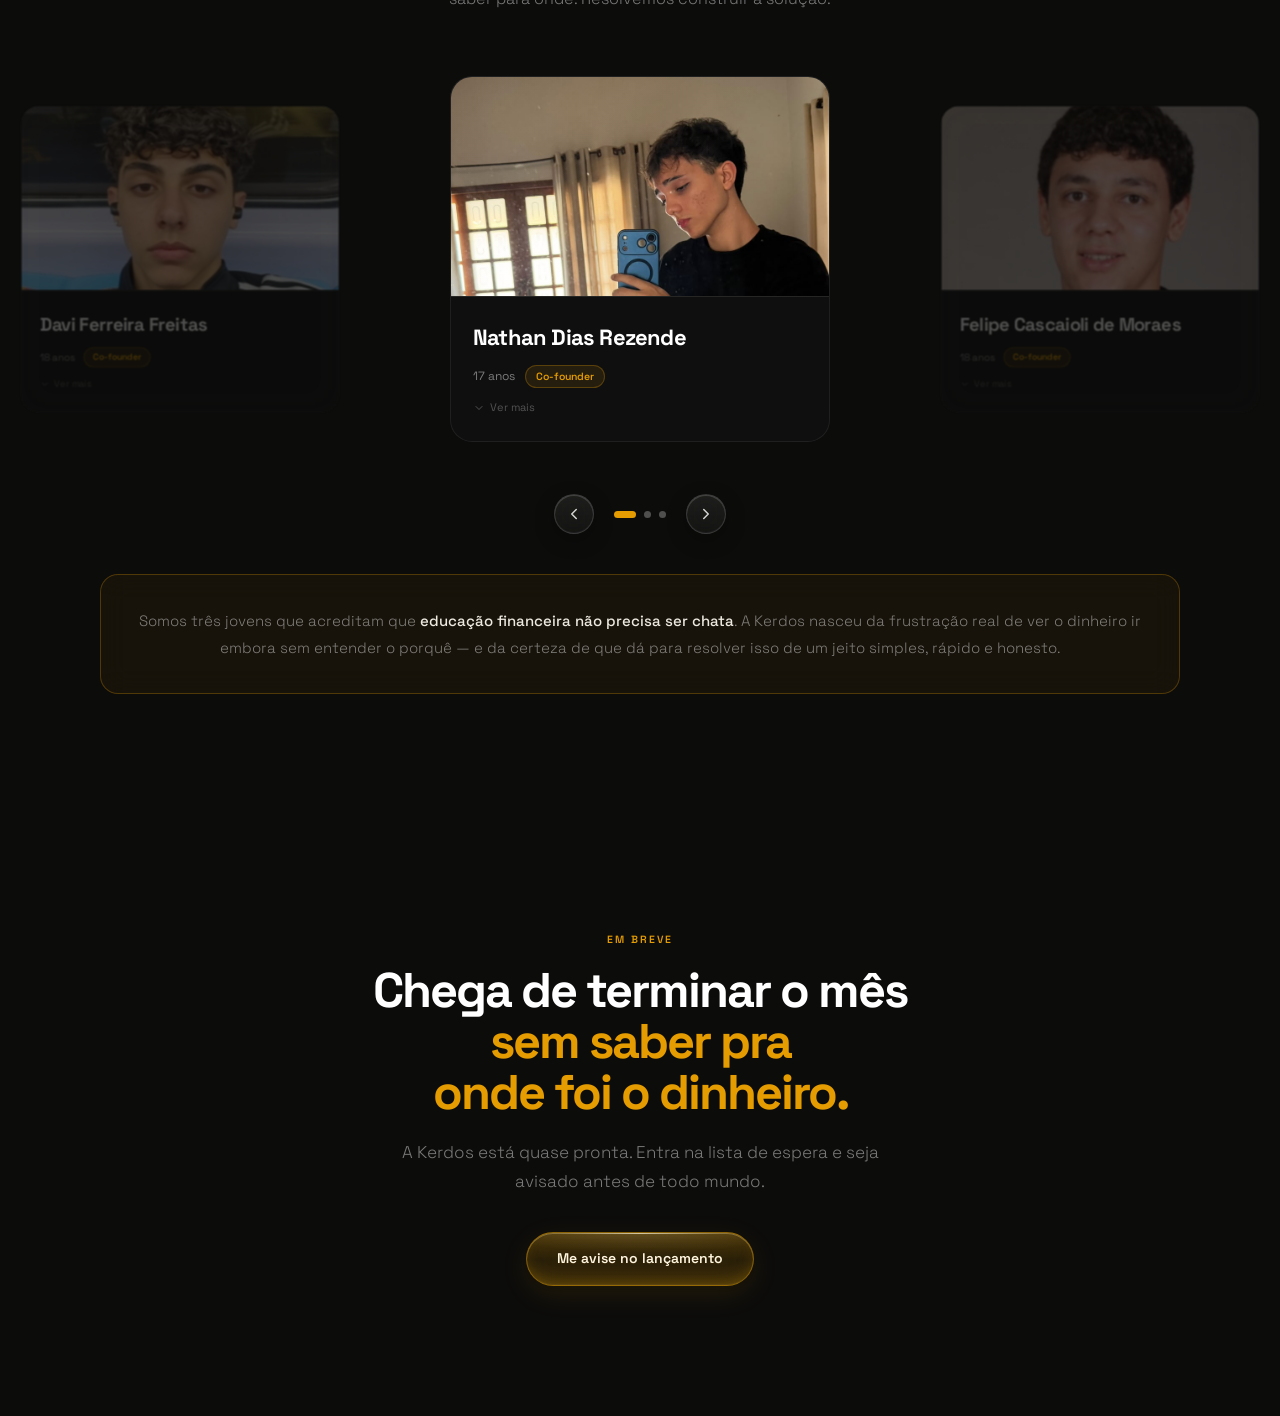
==== commit 98c969aa: "imagens dos founders" ====
--- a/index.html
+++ b/index.html
@@ -801,7 +801,7 @@
     <div class="team-carousel-track" id="team-track">
 
       <div class="team-card" data-index="0">
-        <div class="team-photo"><div class="photo-placeholder"><div class="photo-circle"><svg viewBox="0 0 24 24"><path d="M20 21v-2a4 4 0 0 0-4-4H8a4 4 0 0 0-4 4v2"/><circle cx="12" cy="7" r="4"/></svg></div><span class="photo-label">Foto em breve</span></div></div>
+        <div class="team-photo"><img src="assets/co-founders/nathan.jpg" alt="Nathan Dias Rezende, co-founder da Kerdos Finance" width="900" height="1600" loading="lazy" decoding="async" style="--foco: 64% 26%; --foco-popup: 64% 8%;"></div>
         <div class="team-info">
           <div class="team-name">Nathan Dias Rezende</div>
           <div class="team-meta"><span class="team-age">17 anos</span><span class="team-badge">Co-founder</span></div>
@@ -815,7 +815,7 @@
       </div>
 
       <div class="team-card" data-index="1">
-        <div class="team-photo"><div class="photo-placeholder"><div class="photo-circle"><svg viewBox="0 0 24 24"><path d="M20 21v-2a4 4 0 0 0-4-4H8a4 4 0 0 0-4 4v2"/><circle cx="12" cy="7" r="4"/></svg></div><span class="photo-label">Foto em breve</span></div></div>
+        <div class="team-photo"><img src="assets/co-founders/felipe.jpg" alt="Felipe Cascaioli de Moraes, co-founder da Kerdos Finance" width="472" height="637" loading="lazy" decoding="async" style="--foco: 50% 12%; --foco-popup: 50% 0%;"></div>
         <div class="team-info">
           <div class="team-name">Felipe Cascaioli de Moraes</div>
           <div class="team-meta"><span class="team-age">18 anos</span><span class="team-badge">Co-founder</span></div>
@@ -829,7 +829,7 @@
       </div>
 
       <div class="team-card" data-index="2">
-        <div class="team-photo"><div class="photo-placeholder"><div class="photo-circle"><svg viewBox="0 0 24 24"><path d="M20 21v-2a4 4 0 0 0-4-4H8a4 4 0 0 0-4 4v2"/><circle cx="12" cy="7" r="4"/></svg></div><span class="photo-label">Foto em breve</span></div></div>
+        <div class="team-photo"><img src="assets/co-founders/davi.jpeg" alt="Davi Ferreira Freitas, co-founder da Kerdos Finance" width="720" height="1280" loading="lazy" decoding="async" style="--foco: 48% 52%; --foco-popup: 48% 50%;"></div>
         <div class="team-info">
           <div class="team-name">Davi Ferreira Freitas</div>
           <div class="team-meta"><span class="team-age">18 anos</span><span class="team-badge">Co-founder</span></div>
--- a/styles/core/style.css
+++ b/styles/core/style.css
@@ -782,6 +782,10 @@
 .team-card.tc-right   { transform: translateX(460px) scale(0.84);  opacity: 0.28; z-index: 2; pointer-events: none; filter: blur(0.8px); }
 .team-photo { width: 100%; height: 220px; background: linear-gradient(145deg, var(--surface-2) 0%, var(--surface-1) 100%); display: flex; align-items: center; justify-content: center; border-bottom: 0.5px solid var(--border); position: relative; overflow: hidden; }
 .team-photo::after { content: ''; position: absolute; inset: 0; background: linear-gradient(135deg, rgba(228,156,0,0.04), transparent 60%); }
+/* Fotos da equipe: arquivo original (sem recompressão), recortado por object-fit.
+   --foco posiciona o rosto no card (paisagem); --foco-popup no popup (retrato, desktop). */
+.team-photo img, .team-popup-photo img { position: absolute; inset: 0; width: 100%; height: 100%; object-fit: cover; object-position: var(--foco, 50% 30%); }
+.team-popup-photo img { object-position: var(--foco-popup, var(--foco, 50% 30%)); }
 .photo-placeholder { display: flex; flex-direction: column; align-items: center; gap: 10px; opacity: 0.3; }
 .photo-circle { width: 56px; height: 56px; border-radius: 50%; border: 1.5px dashed var(--muted2); display: flex; align-items: center; justify-content: center; }
 .photo-circle svg { width: 22px; height: 22px; stroke: var(--muted2); fill: none; stroke-width: 1.3; }
@@ -1252,6 +1256,7 @@
   .team-card.tc-right { transform: translateX(340px)  scale(0.84); }
   .team-popup-card { flex-direction: column; width: 92vw; }
   .team-popup-photo { width: 100%; min-width: unset; height: 200px; border-right: none; border-bottom: 0.5px solid var(--border); }
+  .team-popup-photo img { object-position: var(--foco, 50% 30%); }
   .team-popup-body { padding: 24px 22px 28px; justify-content: flex-start; }
   nav { width: calc(100vw - 40px); }
   nav.scrolled { max-width: calc(100vw - 40px); }
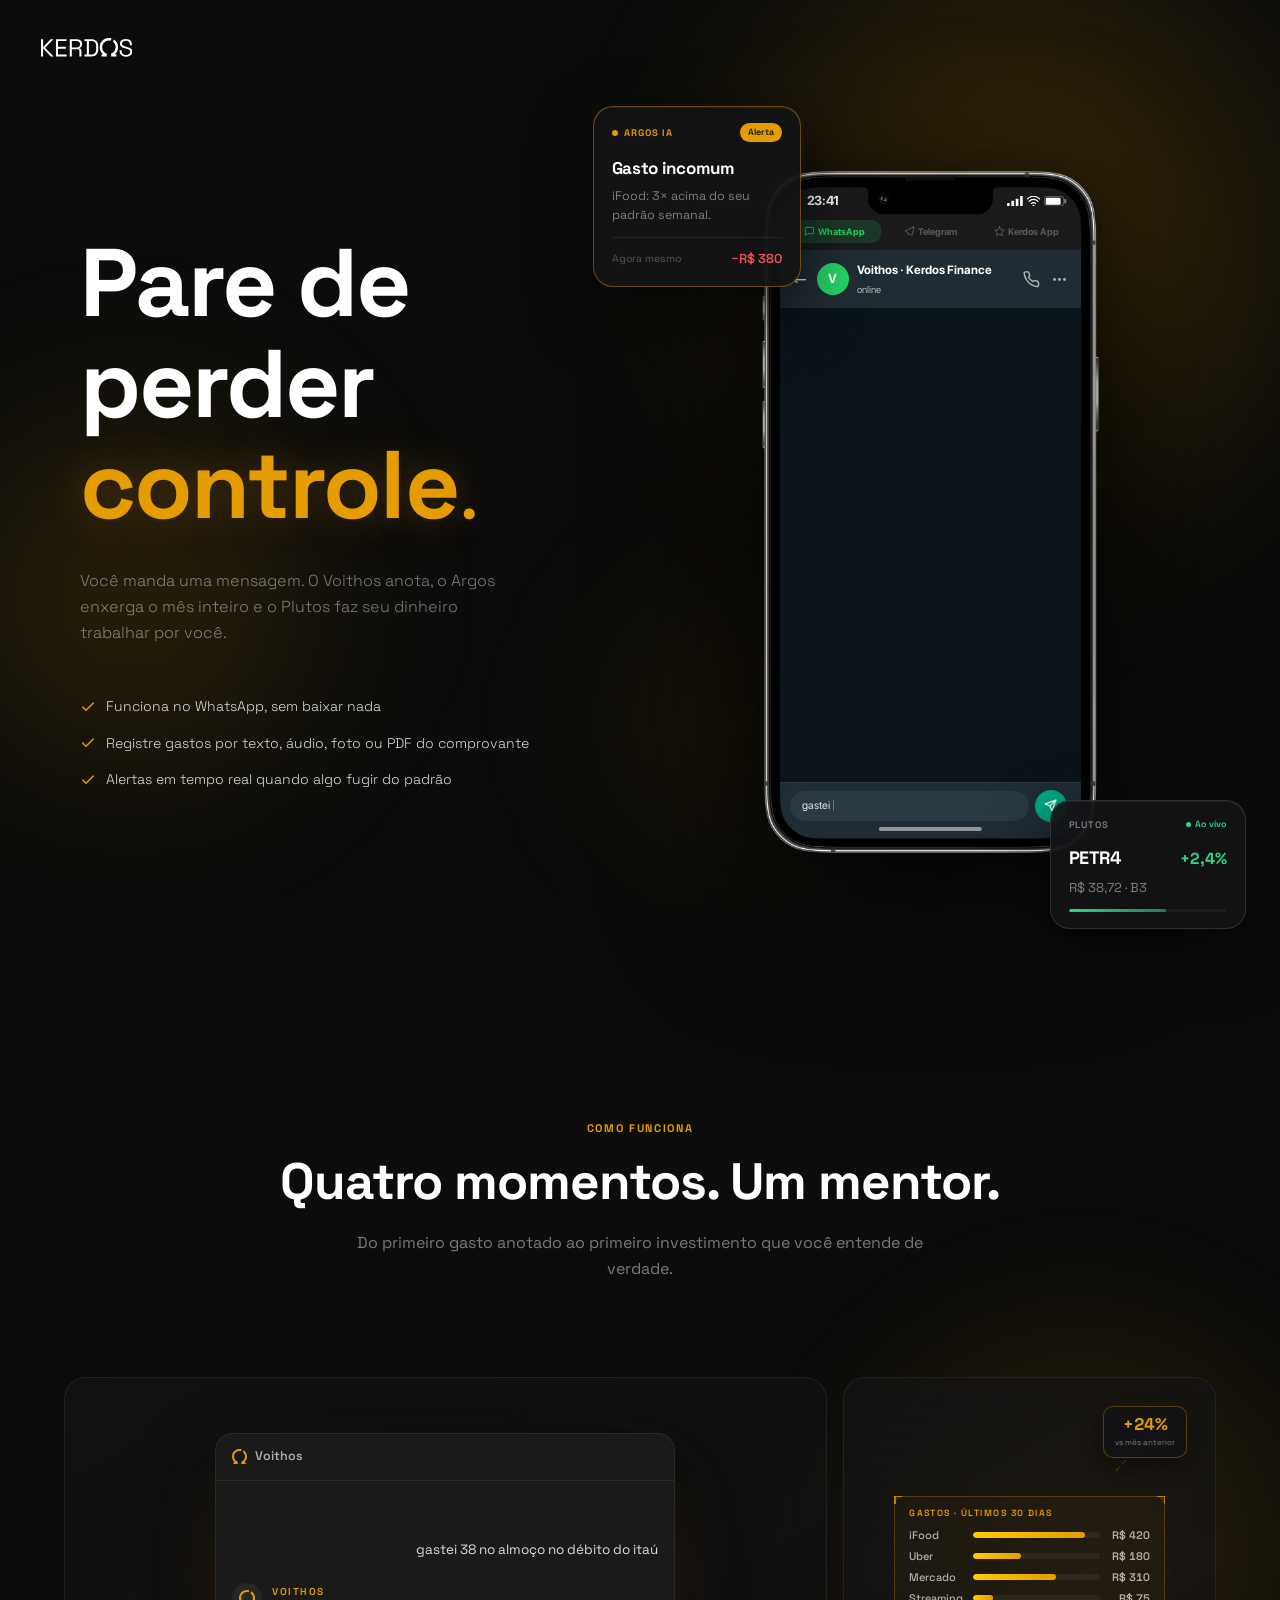
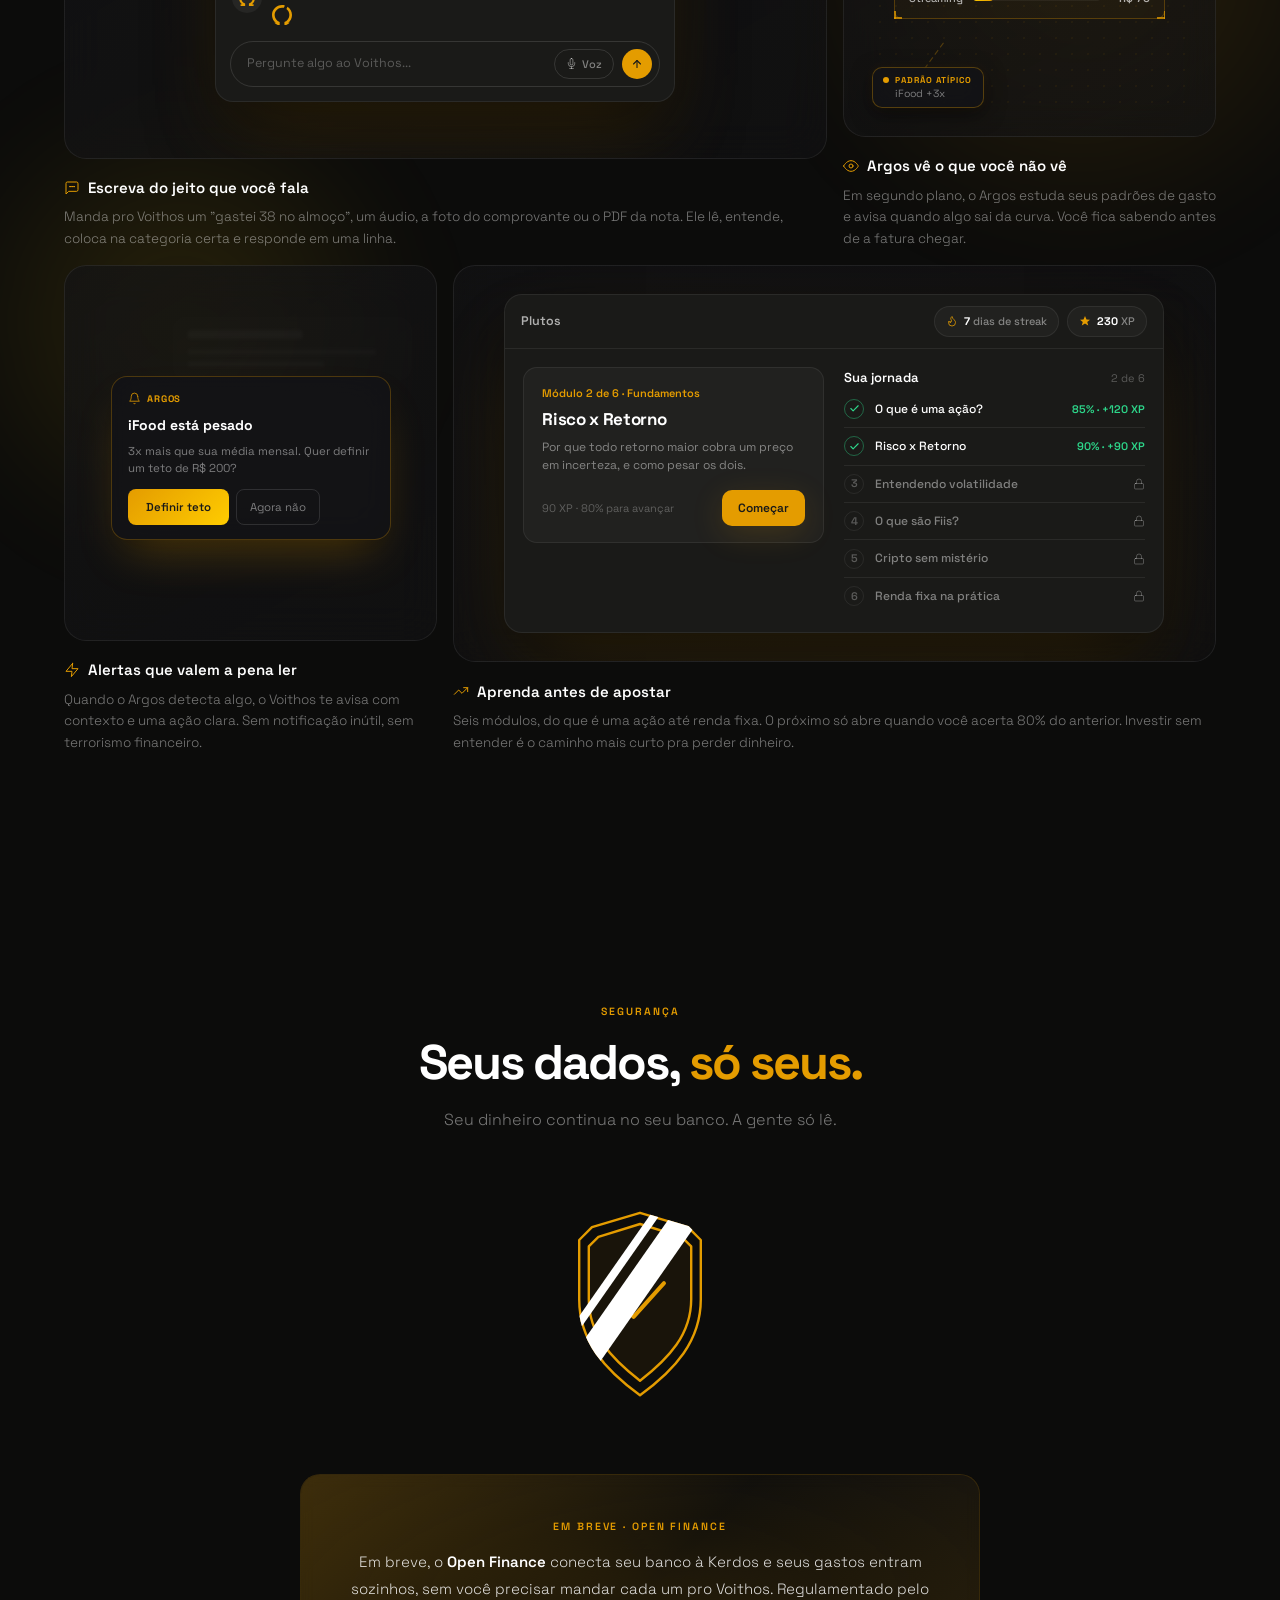
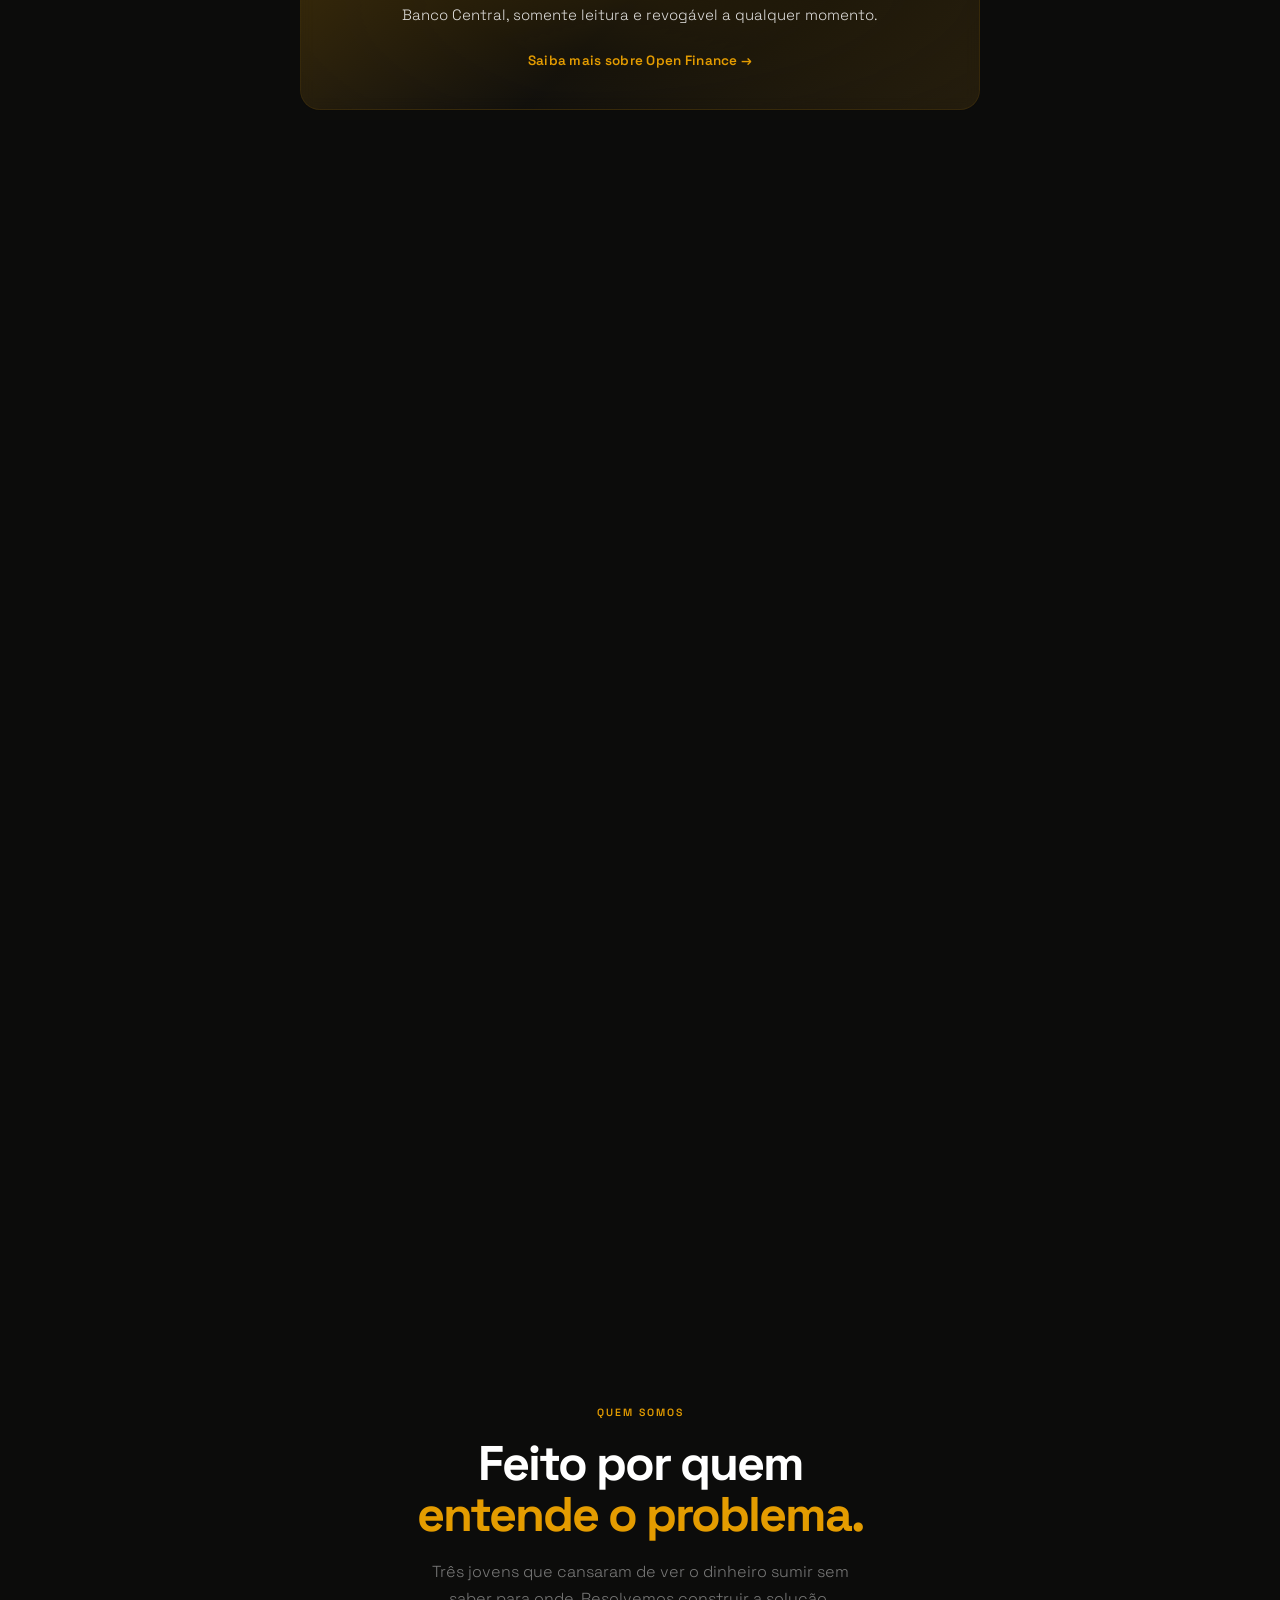
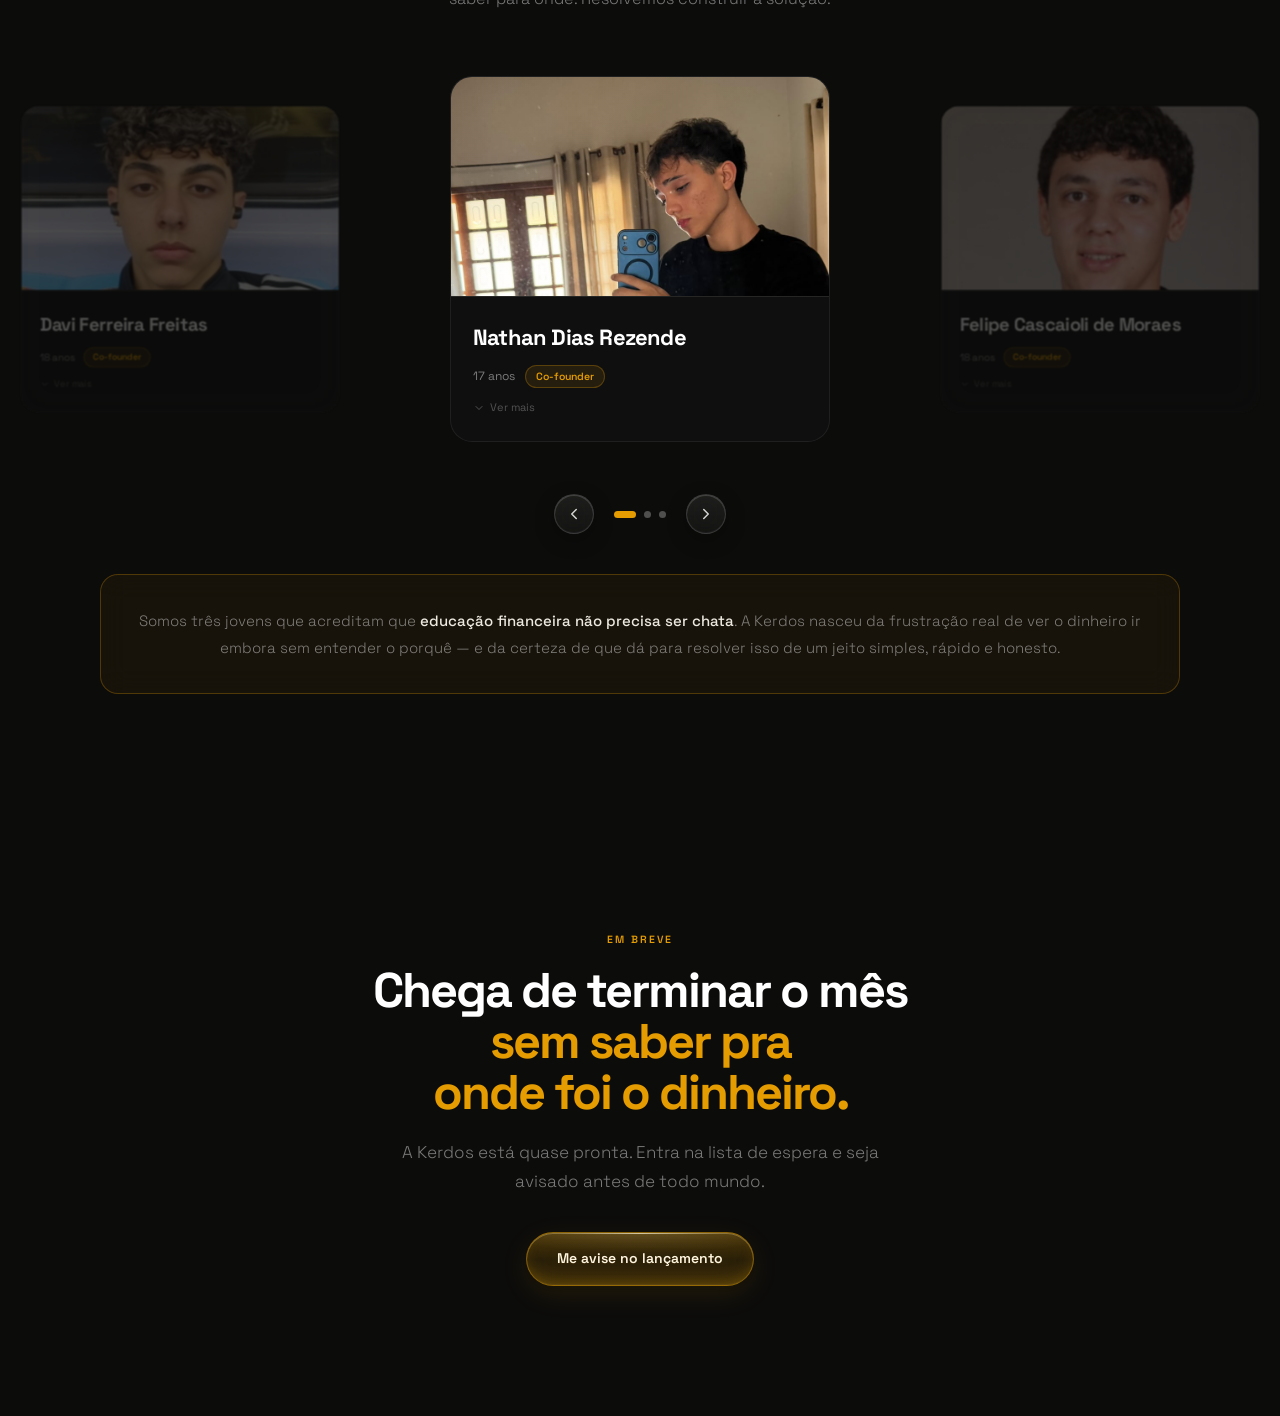
==== commit f177fce0: "mudanças do tamanho do icone" ====
--- a/index.html
+++ b/index.html
@@ -44,7 +44,7 @@
         "@id": "https://kerdosfinance.com/#org",
         "name": "Kerdos Finance",
         "url": "https://kerdosfinance.com/",
-        "logo": "https://kerdosfinance.com/assets/icone-180.png",
+        "logo": "https://kerdosfinance.com/assets/icone-512.png",
         "email": "kerdosfinance@gmail.com",
         "sameAs": ["https://www.instagram.com/kerdos.finance/"],
         "founder": [
@@ -87,6 +87,13 @@
        depois do HTML (format.js antes de how-it-works.js, que usa ele). -->
   <script src="scripts/core/format.js" defer></script>
   <script src="scripts/components/cursor.js" defer></script>
+  <!-- Favicons gerados de assets/icone.svg. O Google usa múltiplos de 48px
+       e recorta em círculo: o Ω tem margem para os "pezinhos" não sumirem. -->
+  <link rel="icon" href="/favicon.ico" sizes="48x48">
+  <link rel="icon" type="image/svg+xml" href="assets/icone.svg">
+  <link rel="icon" type="image/png" sizes="192x192" href="assets/icone-192.png">
+  <link rel="icon" type="image/png" sizes="96x96" href="assets/icone-96.png">
+  <link rel="icon" type="image/png" sizes="48x48" href="assets/icone-48.png">
   <link rel="icon" type="image/png" sizes="32x32" href="assets/icone-32.png">
   <link rel="icon" type="image/png" sizes="16x16" href="assets/icone-16.png">
   <link rel="apple-touch-icon" href="assets/icone-180.png">
--- a/styles/core/style.css
+++ b/styles/core/style.css
@@ -1819,6 +1819,22 @@
 @media (max-width: 860px) {
   .hiw-pl-corpo { grid-template-columns: 1fr; gap: 16px; }
 }
+/* Celulares estreitos (Galaxy A55 = 360px): as pílulas da topbar não
+   encolhiam e o mockup ficava ~30px mais largo que o card, cortando a
+   lateral direita. Aqui o card perde respiro, a topbar fica compacta e,
+   em último caso, a pílula corta com reticências em vez de vazar. */
+@media (max-width: 600px) {
+  #hiw-card-4 .hiw-card-inner { padding: 16px; }
+  .hiw-pl-app { min-width: 0; }
+  .hiw-pl-topbar { gap: 6px; padding: 10px 12px; }
+  .hiw-pl-nome { min-width: 0; font-size: 12px; }
+  .hiw-pl-pill { flex-shrink: 1; min-width: 0; gap: 5px; padding: 4px 9px; font-size: 10.5px; }
+  .hiw-pl-pill > span { overflow: hidden; text-overflow: ellipsis; }
+  .hiw-pl-pill-xp { flex-shrink: 0; }
+  .hiw-pl-corpo { padding: 14px 12px; }
+  .hiw-pl-face { padding: 14px; }
+  .hiw-pl-mod { gap: 9px; }
+}
 @media (prefers-reduced-motion: reduce) {
   .hiw-pl-face { transition: none; }
   .hiw-pl-mod.is-destravando { animation: none; }
--- a/styles/components/lista-espera.css
+++ b/styles/components/lista-espera.css
@@ -335,21 +335,40 @@
     transform: translateY(64px) scale(0.96);
     transform-origin: 50% 100%;
     max-height: calc(100dvh - 32px);
-    padding: 26px 20px 22px;
+    padding: 20px 18px 18px;
     border-radius: 20px;
   }
-  .le-fechar { top: 14px; right: 14px; }
-  .le-eyebrow { margin-bottom: 10px; }
+  /* Tudo abaixo é compacto de propósito: o formulário inteiro precisa
+     caber numa tela de ~640px de altura útil (Galaxy A55 com a barra do
+     navegador) sem rolar o card. */
+  .le-fechar { top: 12px; right: 12px; }
+  .le-eyebrow { margin-bottom: 8px; }
   /* Título não passa por baixo do X */
-  .le-titulo { font-size: 21px; padding-right: 36px; }
-  .le-sub { font-size: 13.5px; margin-bottom: 22px; }
-  .le-form { gap: 14px; }
-  .le-campo { gap: 6px; }
-  .le-input { padding: 12px 14px; }
-  .le-opcao { padding: 12px 14px; }
-  .le-enviar { margin-top: 6px; }
+  .le-titulo { font-size: 19px; padding-right: 36px; margin-bottom: 6px; }
+  .le-sub { font-size: 13px; line-height: 1.5; margin-bottom: 16px; }
+  .le-form { gap: 10px; }
+  .le-campo { gap: 5px; }
+  .le-label { font-size: 11px; }
+  .le-input { padding: 10px 13px; }
+  .le-dica { font-size: 11px; }
+  .le-opcoes { gap: 6px; }
+  .le-opcao { padding: 9px 10px 9px 12px; gap: 8px; }
+  .le-opcao-texto { font-size: 12.5px; line-height: 1.3; }
+  .le-opcao-agente { font-size: 9px; letter-spacing: 0.6px; }
+  .le-enviar { margin-top: 4px; padding: 13px 20px; }
   .le-sucesso-titulo { font-size: 20px; }
   .le-sucesso p { font-size: 13.5px; margin-bottom: 18px; }
   .le-insta { padding: 12px 12px 12px 16px; gap: 12px; }
   .le-insta-perfil { font-size: 14.5px; }
 }
+/* Celular com pouca altura útil (barra do navegador aberta): menos
+   respiro em volta e entre os blocos. Se ainda faltar espaço, o card
+   rola como antes. */
+@media (max-width: 520px) and (max-height: 700px) {
+  .le-overlay { padding-top: max(10px, env(safe-area-inset-top)); padding-bottom: max(10px, env(safe-area-inset-bottom)); }
+  .le-card { max-height: calc(100dvh - 20px); padding: 18px 16px 16px; }
+  .le-sub { margin-bottom: 12px; }
+  .le-form { gap: 8px; }
+  .le-input { padding: 9px 12px; }
+  .le-opcao { padding-top: 8px; padding-bottom: 8px; }
+}
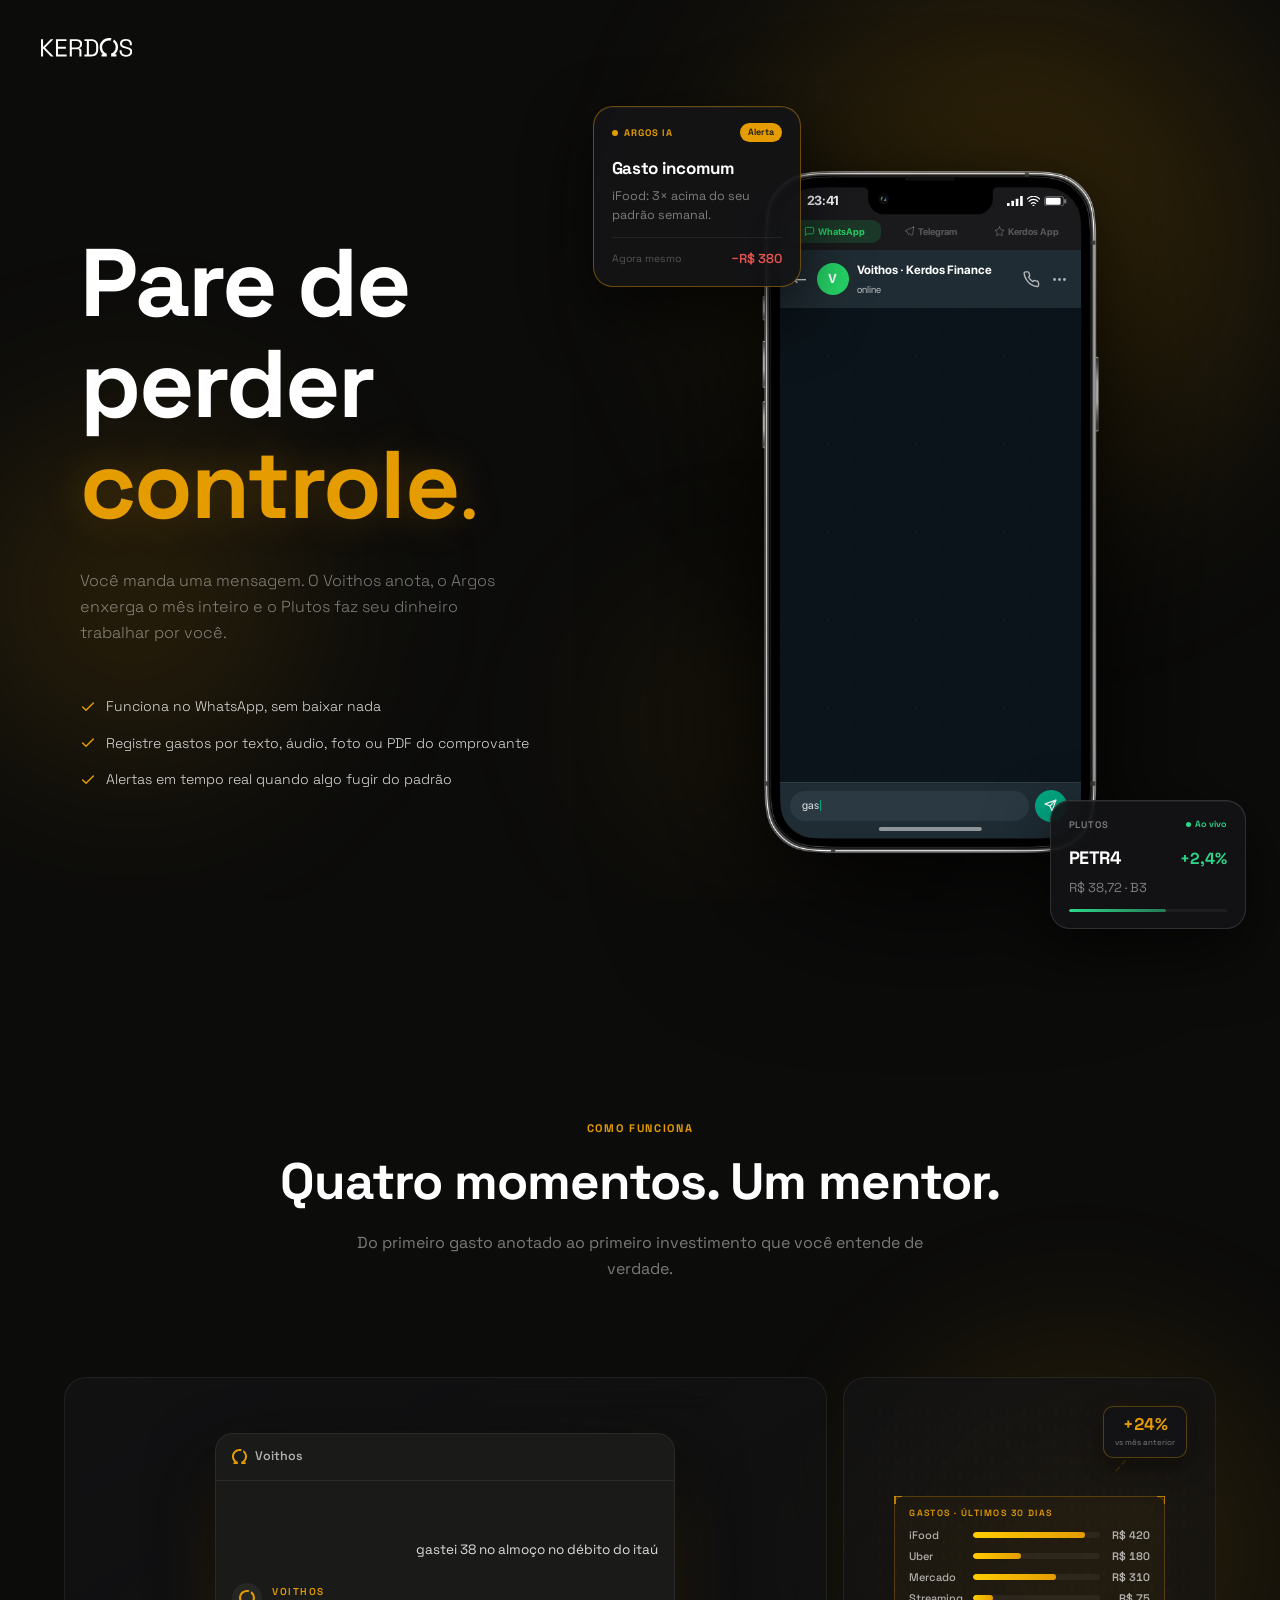
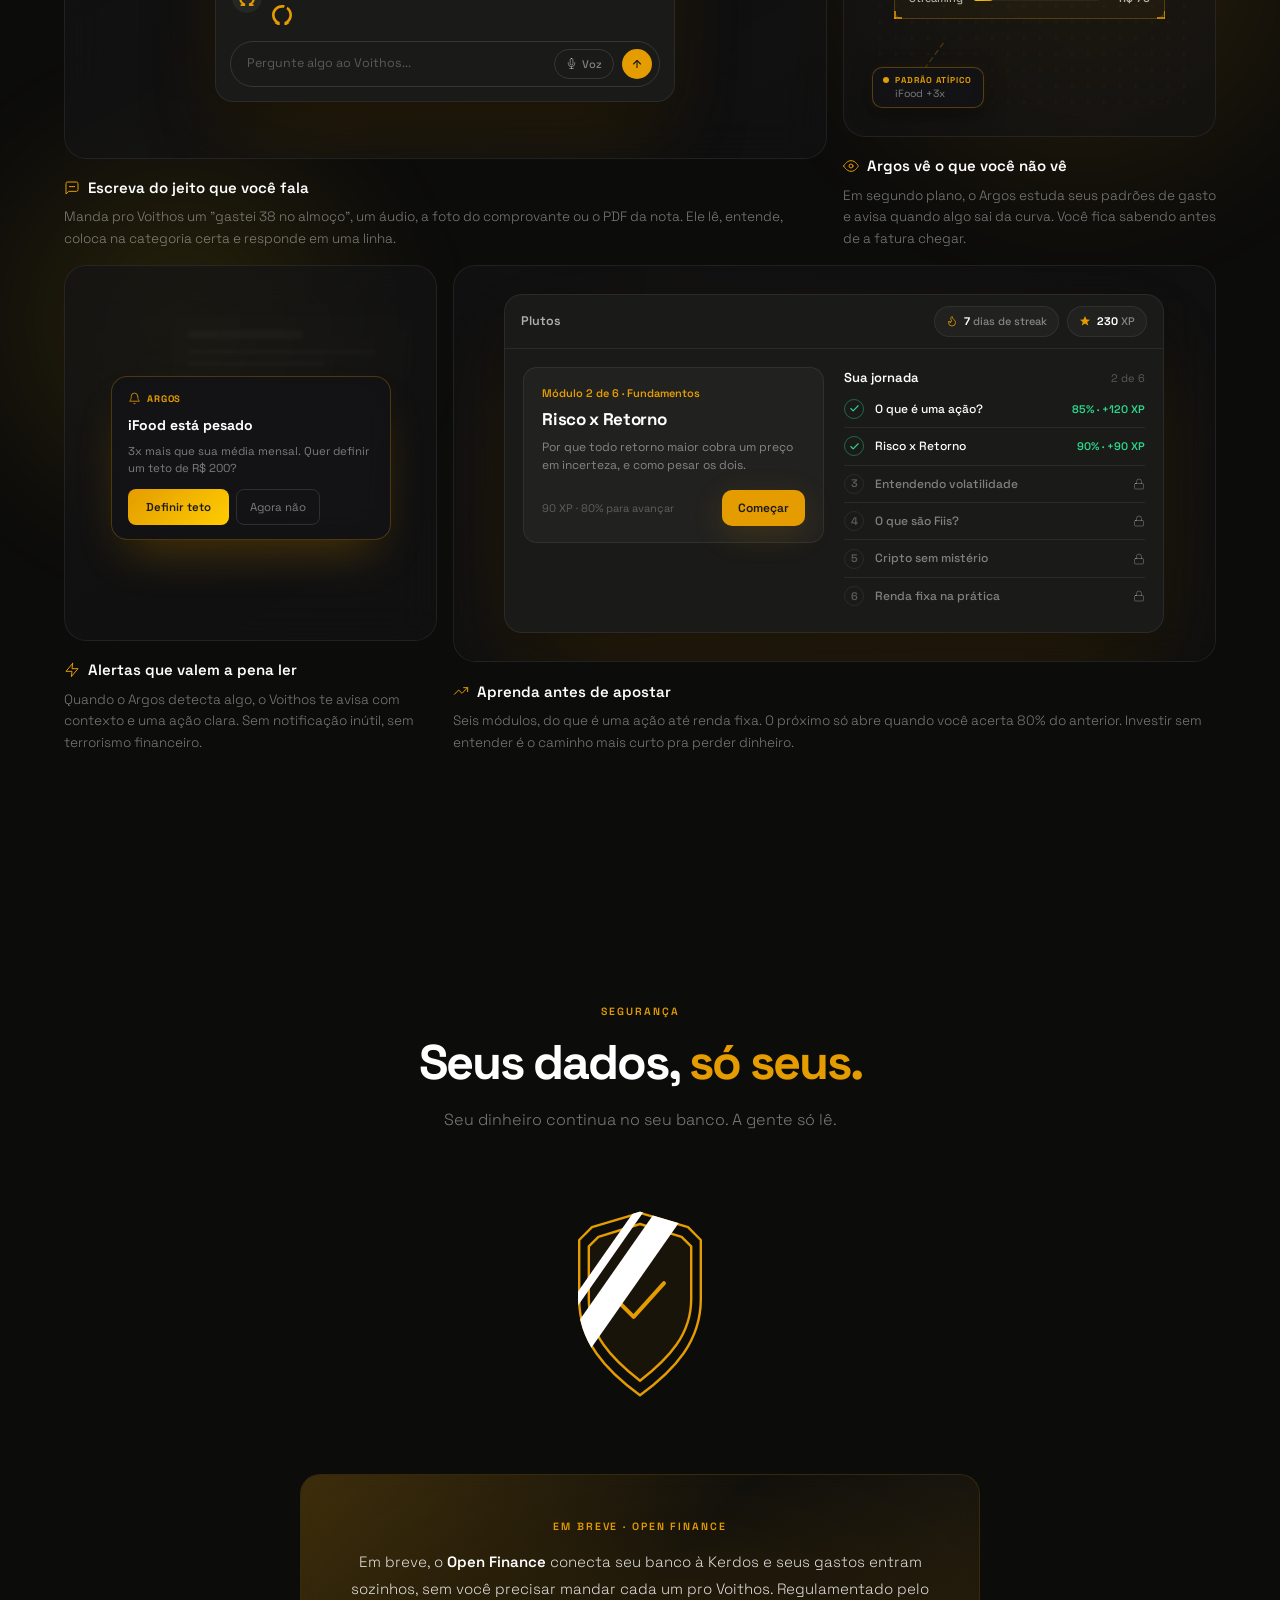
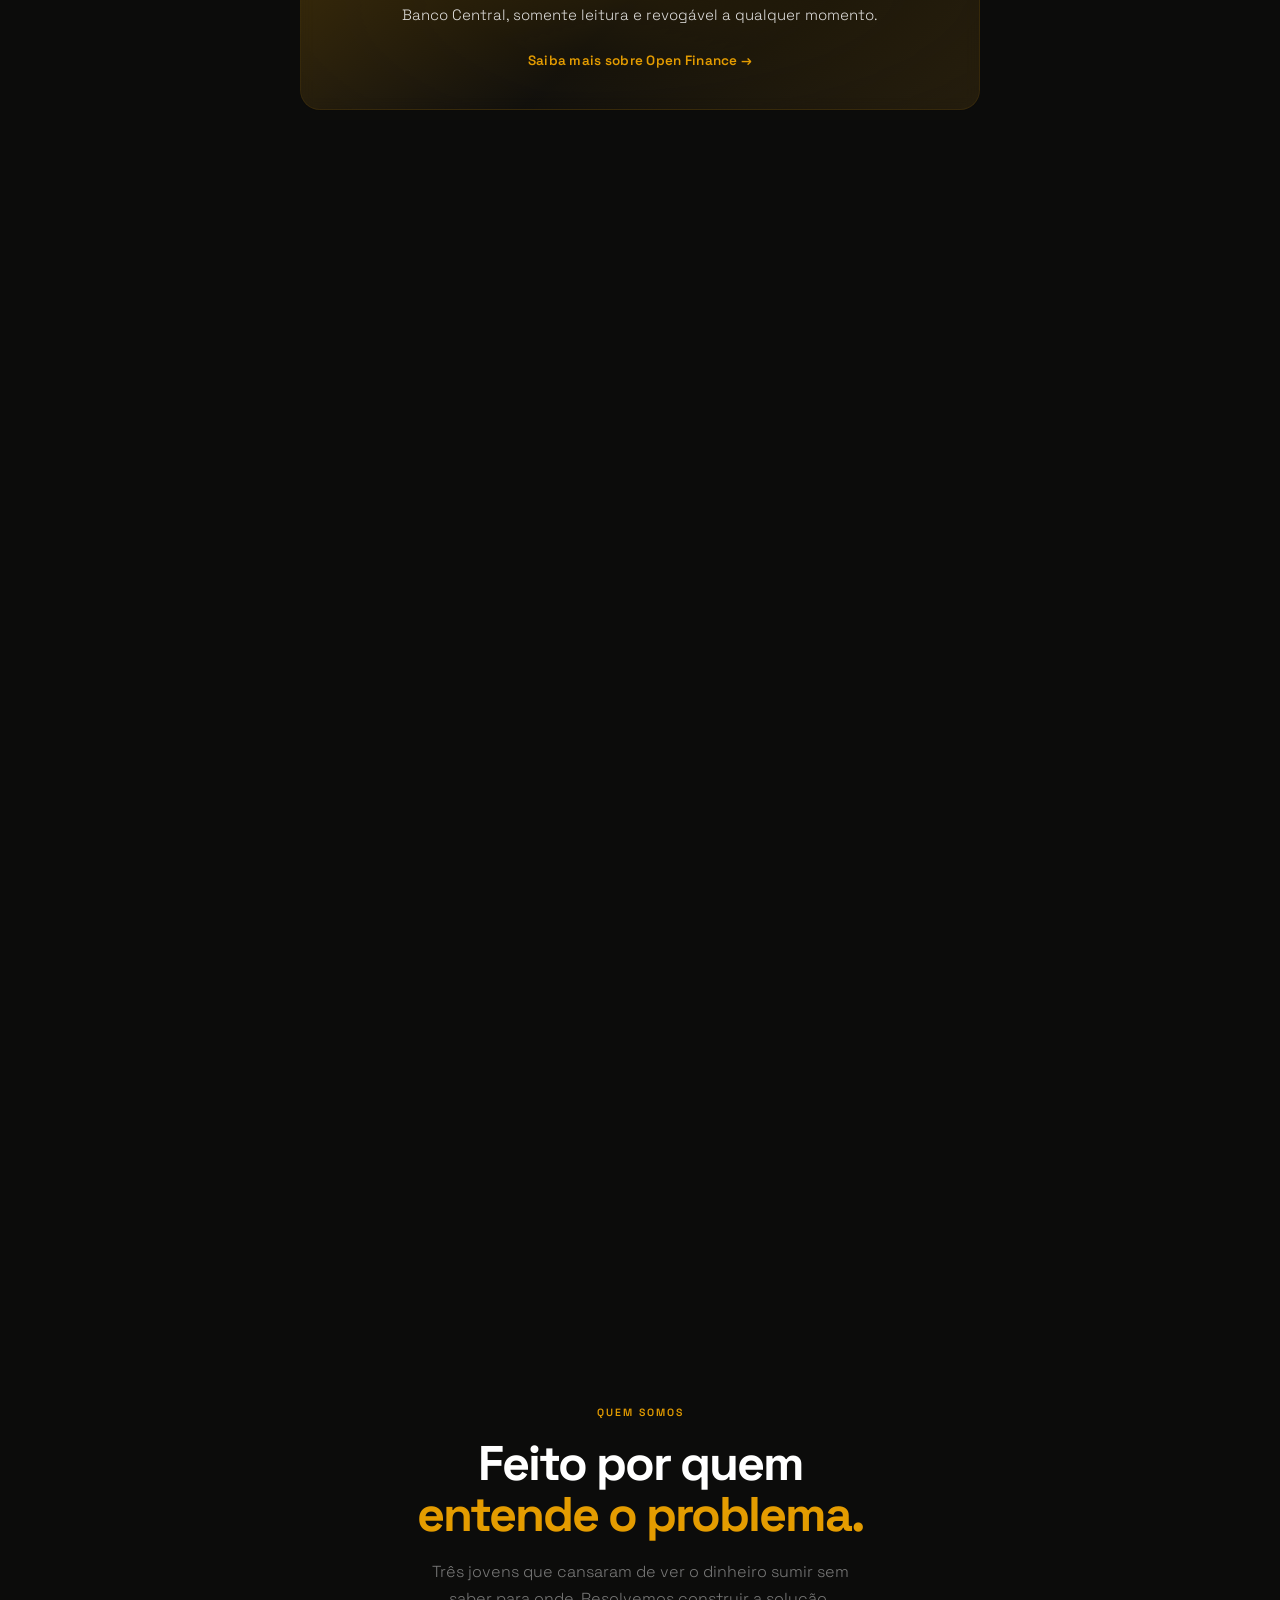
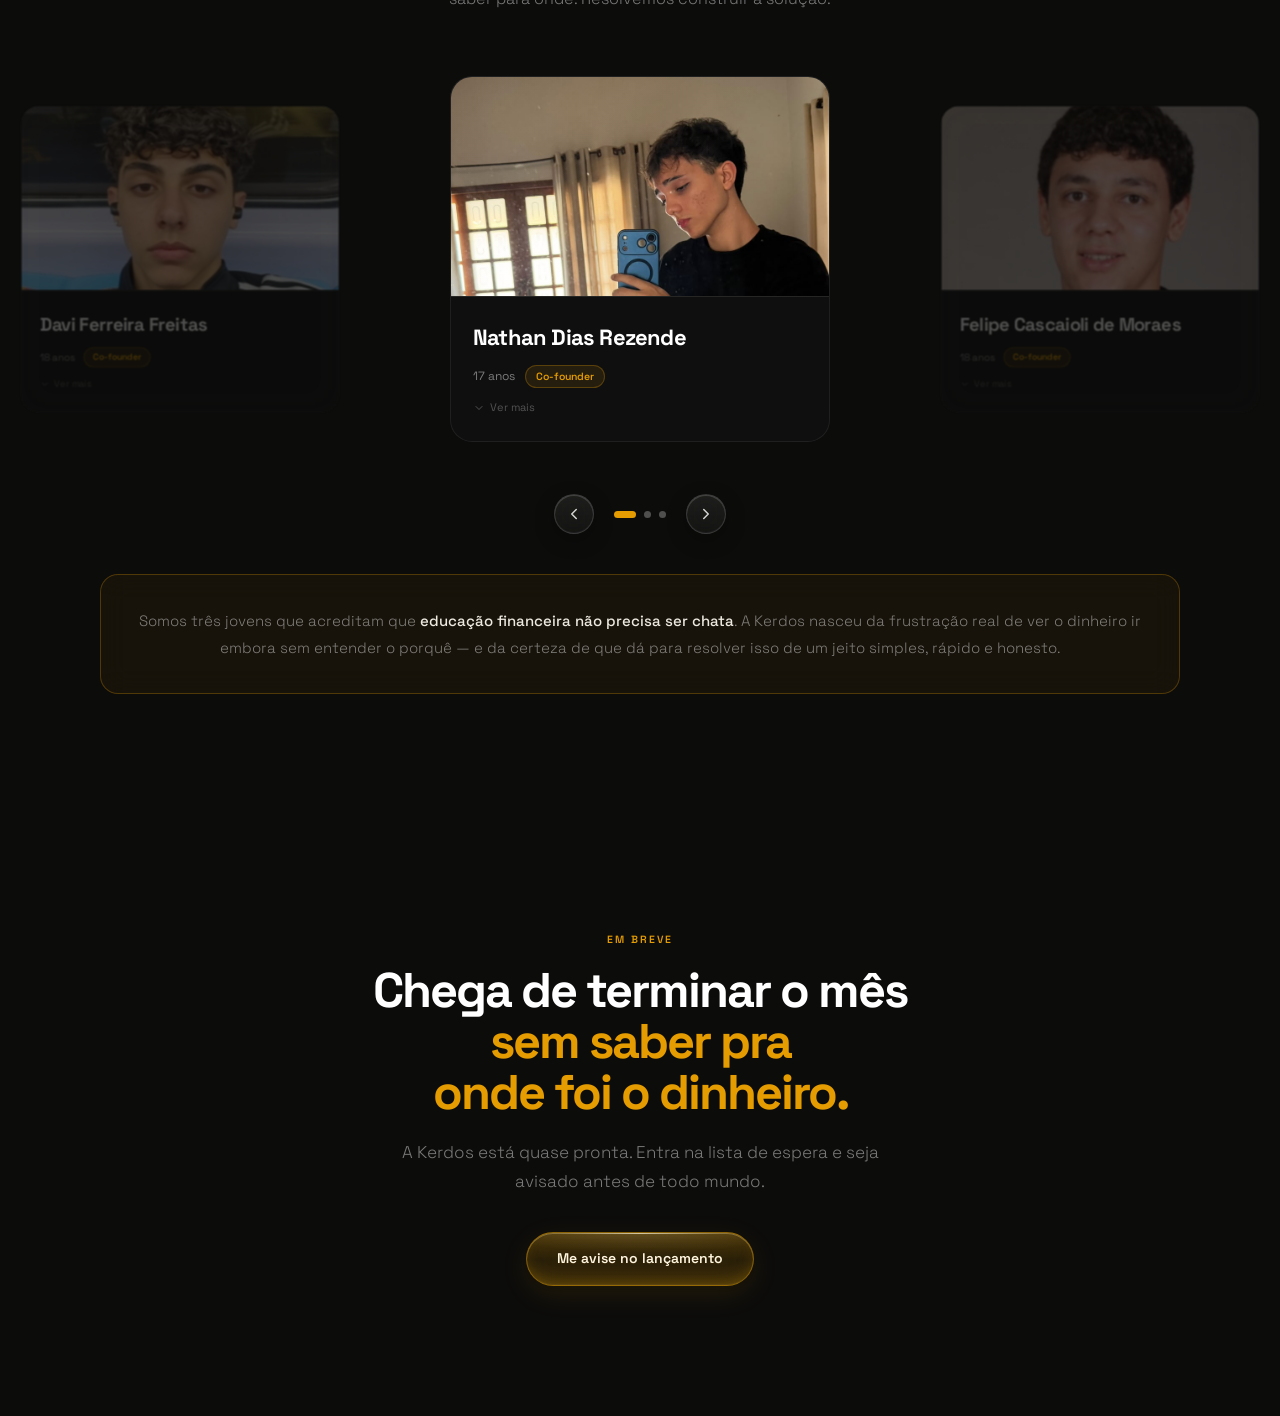
==== commit c5eccc40: "fix(seo): URL canônica com www O domínio sem www redireciona 308 para www.kerdosfinance.com na Verce" ====
--- a/index.html
+++ b/index.html
@@ -11,27 +11,27 @@
        caminho relativo) e de 1200×630, a proporção que WhatsApp,
        LinkedIn e X recortam sem cortar o texto. -->
   <meta name="description" content="Mande uma mensagem dizendo quanto gastou. A Kerdos anota, organiza e avisa quando o mês começar a sair do trilho. Funciona no WhatsApp, sem baixar nada.">
-  <link rel="canonical" href="https://kerdosfinance.com/">
+  <link rel="canonical" href="https://www.kerdosfinance.com/">
   <meta property="og:type" content="website">
   <meta property="og:locale" content="pt_BR">
   <meta property="og:site_name" content="Kerdos Finance">
-  <meta property="og:url" content="https://kerdosfinance.com/">
+  <meta property="og:url" content="https://www.kerdosfinance.com/">
   <meta property="og:title" content="Kerdos Finance · Suas finanças, por conversa">
   <meta property="og:description" content="Mande uma mensagem dizendo quanto gastou. A Kerdos anota, organiza e avisa quando o mês começar a sair do trilho.">
-  <meta property="og:image" content="https://kerdosfinance.com/assets/og-kerdos.png">
+  <meta property="og:image" content="https://www.kerdosfinance.com/assets/og-kerdos.png">
   <meta property="og:image:width" content="1200">
   <meta property="og:image:height" content="630">
   <meta property="og:image:alt" content="Kerdos Finance: suas finanças, por conversa">
   <meta name="twitter:card" content="summary_large_image">
   <meta name="twitter:title" content="Kerdos Finance · Suas finanças, por conversa">
   <meta name="twitter:description" content="Mande uma mensagem dizendo quanto gastou. A Kerdos anota, organiza e avisa quando o mês começar a sair do trilho.">
-  <meta name="twitter:image" content="https://kerdosfinance.com/assets/og-kerdos.png">
+  <meta name="twitter:image" content="https://www.kerdosfinance.com/assets/og-kerdos.png">
   <meta property="og:image:type" content="image/png">
   <meta name="robots" content="index, follow, max-image-preview:large">
   <!-- Tema único: escuro (preto e dourado), com o sistema em claro ou escuro. -->
   <meta name="theme-color" content="#0C0C0B">
   <meta name="color-scheme" content="dark">
-  <link rel="alternate" type="text/plain" href="https://kerdosfinance.com/llms.txt" title="llms.txt">
+  <link rel="alternate" type="text/plain" href="https://www.kerdosfinance.com/llms.txt" title="llms.txt">
   <!-- Dados estruturados (schema.org). Descrevem só o que a página
        mostra: empresa, site e o produto em pré-lançamento. Sem preço
        nem avaliação, porque ainda não existem. -->
@@ -41,10 +41,10 @@
     "@graph": [
       {
         "@type": "Organization",
-        "@id": "https://kerdosfinance.com/#org",
+        "@id": "https://www.kerdosfinance.com/#org",
         "name": "Kerdos Finance",
-        "url": "https://kerdosfinance.com/",
-        "logo": "https://kerdosfinance.com/assets/icone-512.png",
+        "url": "https://www.kerdosfinance.com/",
+        "logo": "https://www.kerdosfinance.com/assets/icone-512.png",
         "email": "kerdosfinance@gmail.com",
         "sameAs": ["https://www.instagram.com/kerdos.finance/"],
         "founder": [
@@ -55,11 +55,11 @@
       },
       {
         "@type": "WebSite",
-        "@id": "https://kerdosfinance.com/#site",
+        "@id": "https://www.kerdosfinance.com/#site",
         "name": "Kerdos Finance",
-        "url": "https://kerdosfinance.com/",
+        "url": "https://www.kerdosfinance.com/",
         "inLanguage": "pt-BR",
-        "publisher": { "@id": "https://kerdosfinance.com/#org" }
+        "publisher": { "@id": "https://www.kerdosfinance.com/#org" }
       },
       {
         "@type": "SoftwareApplication",
@@ -68,7 +68,7 @@
         "operatingSystem": "WhatsApp",
         "description": "Assistente financeiro por conversa no WhatsApp. Registra gastos por texto, áudio, foto ou PDF, avisa quando o mês sai do trilho e ensina o básico de investimentos.",
         "inLanguage": "pt-BR",
-        "publisher": { "@id": "https://kerdosfinance.com/#org" }
+        "publisher": { "@id": "https://www.kerdosfinance.com/#org" }
       }
     ]
   }
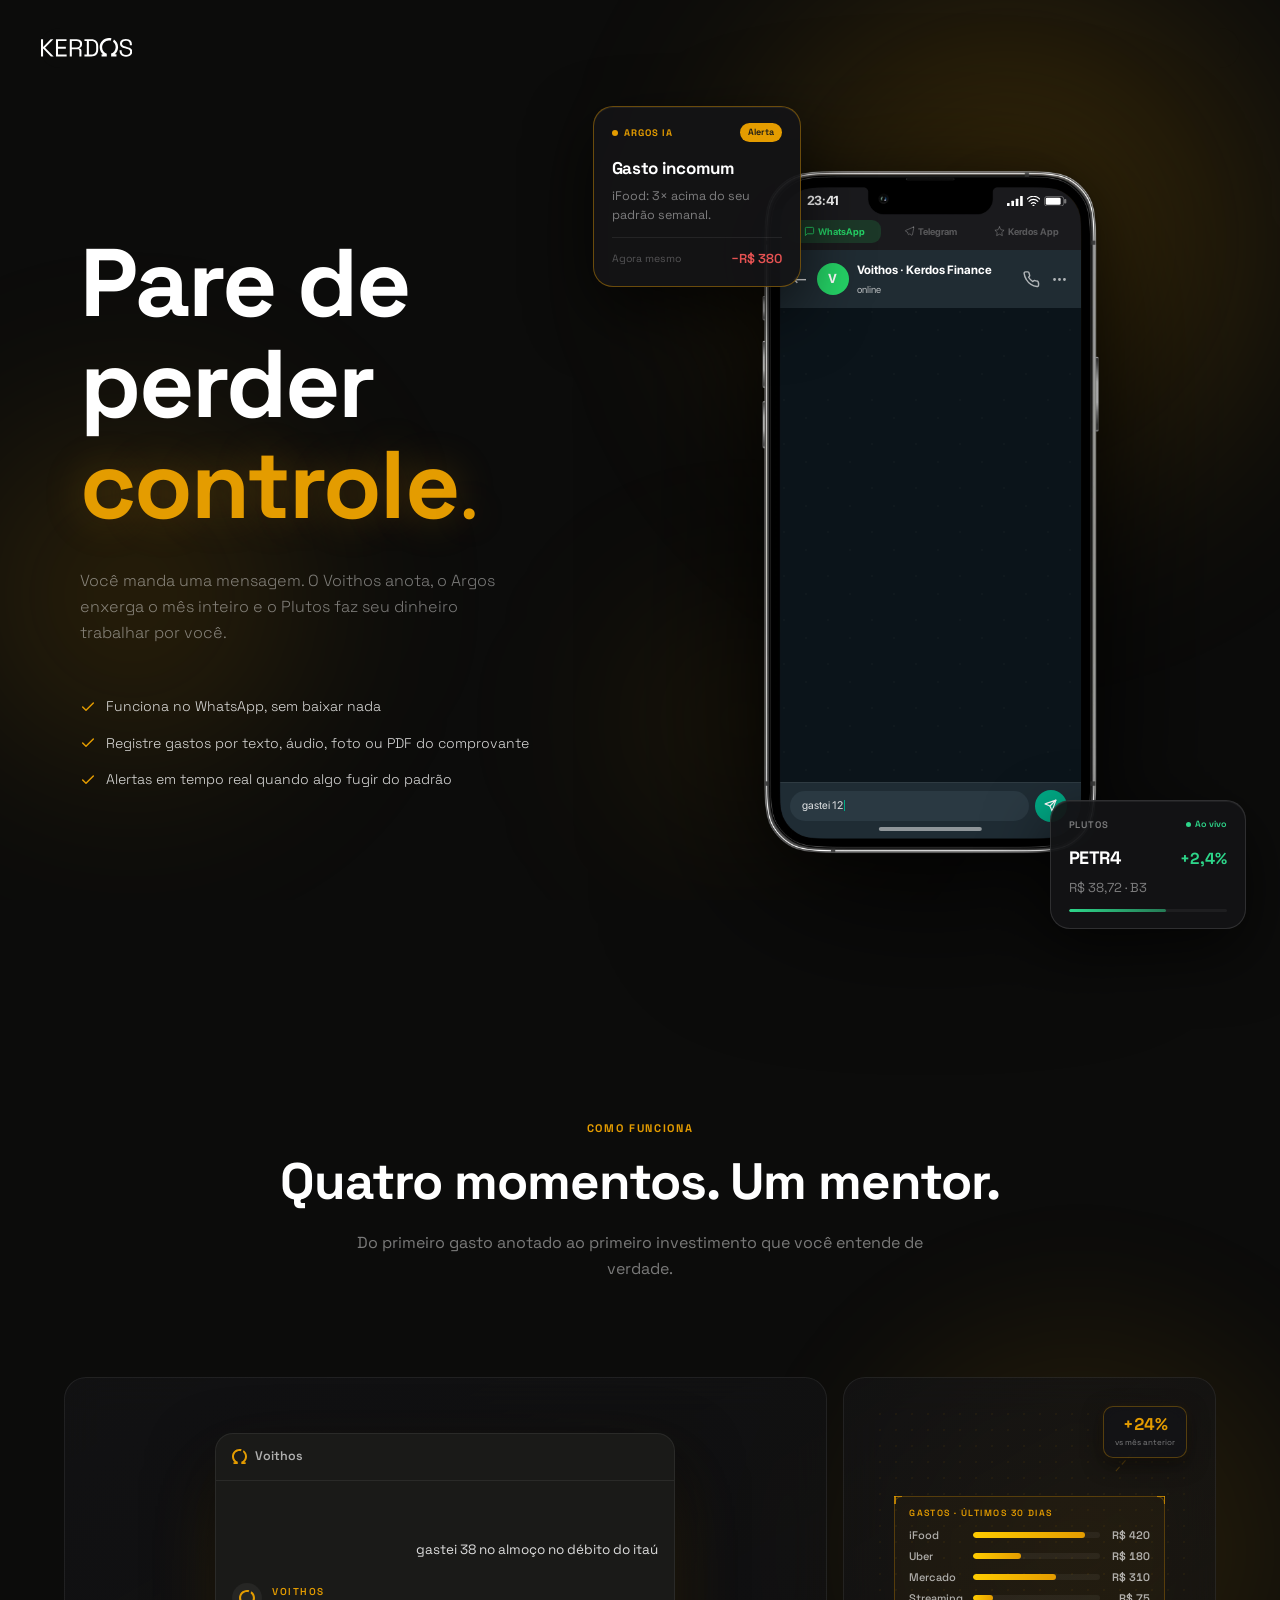
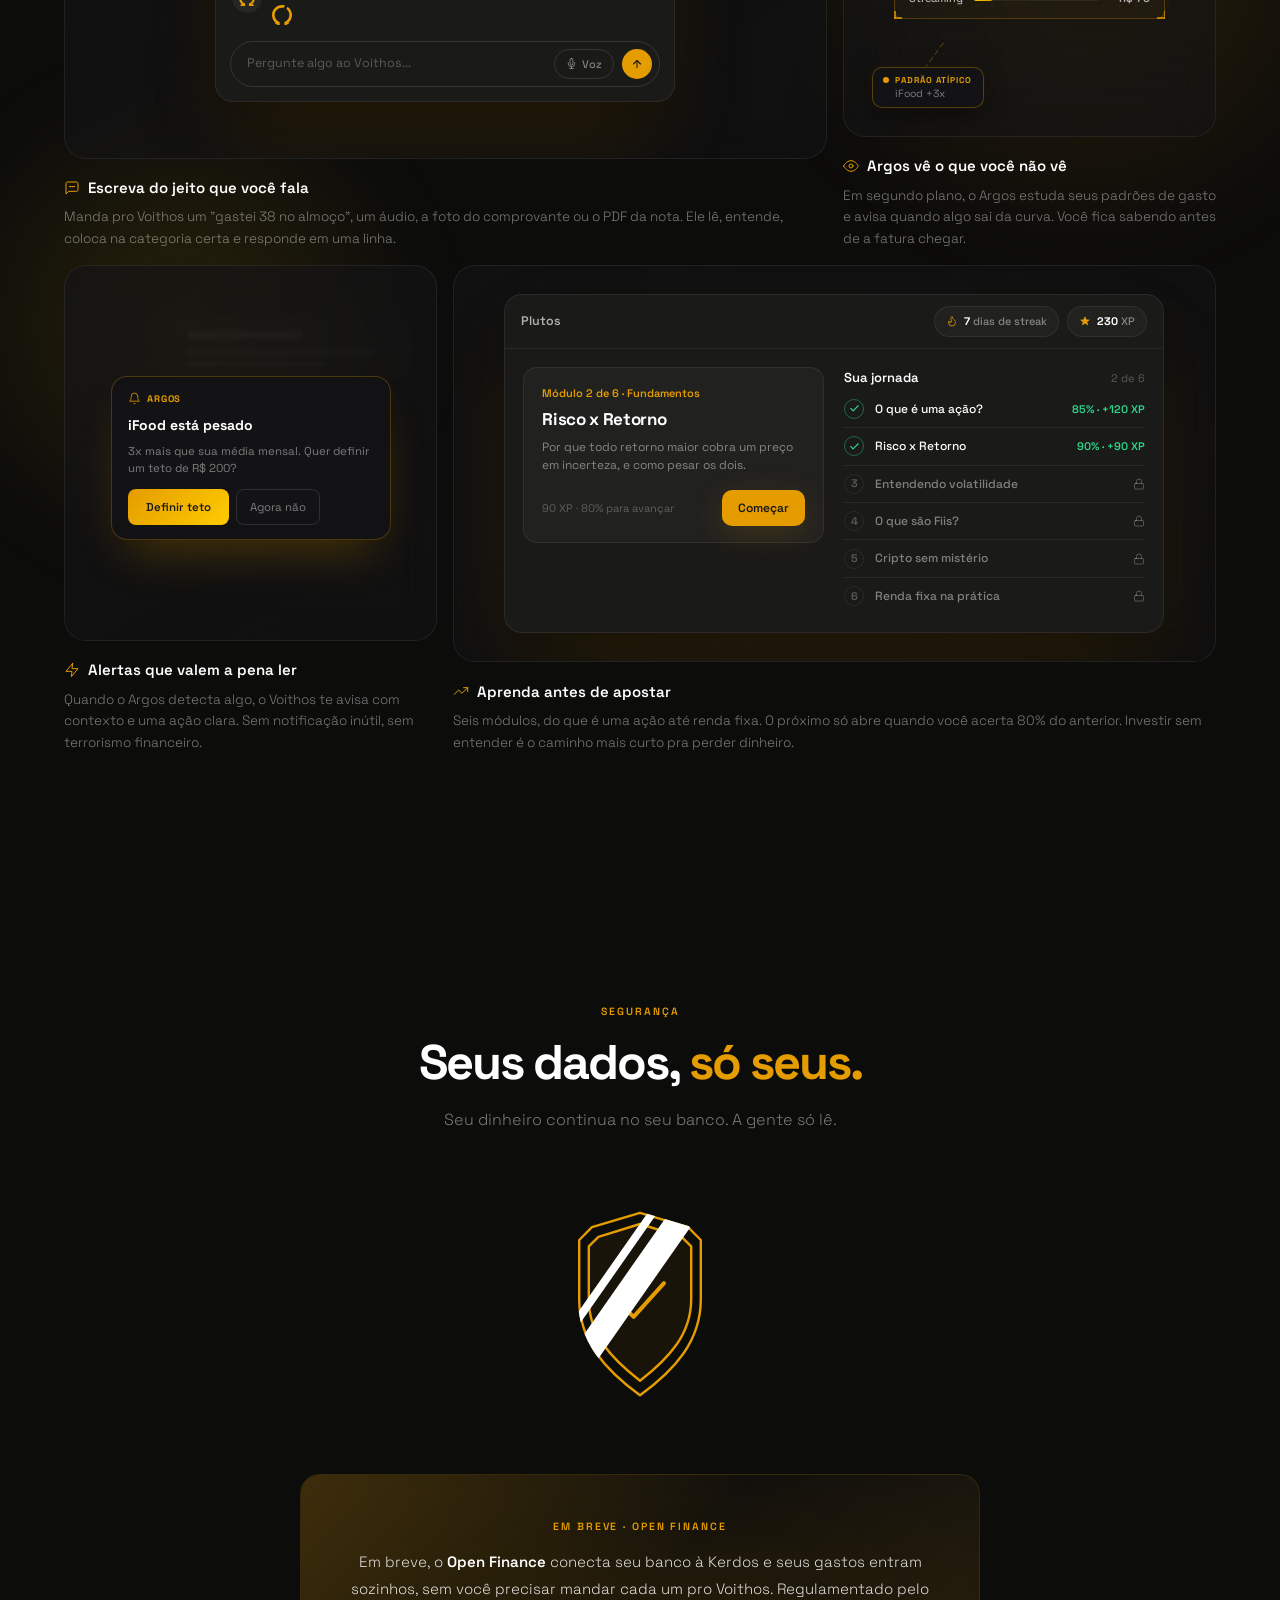
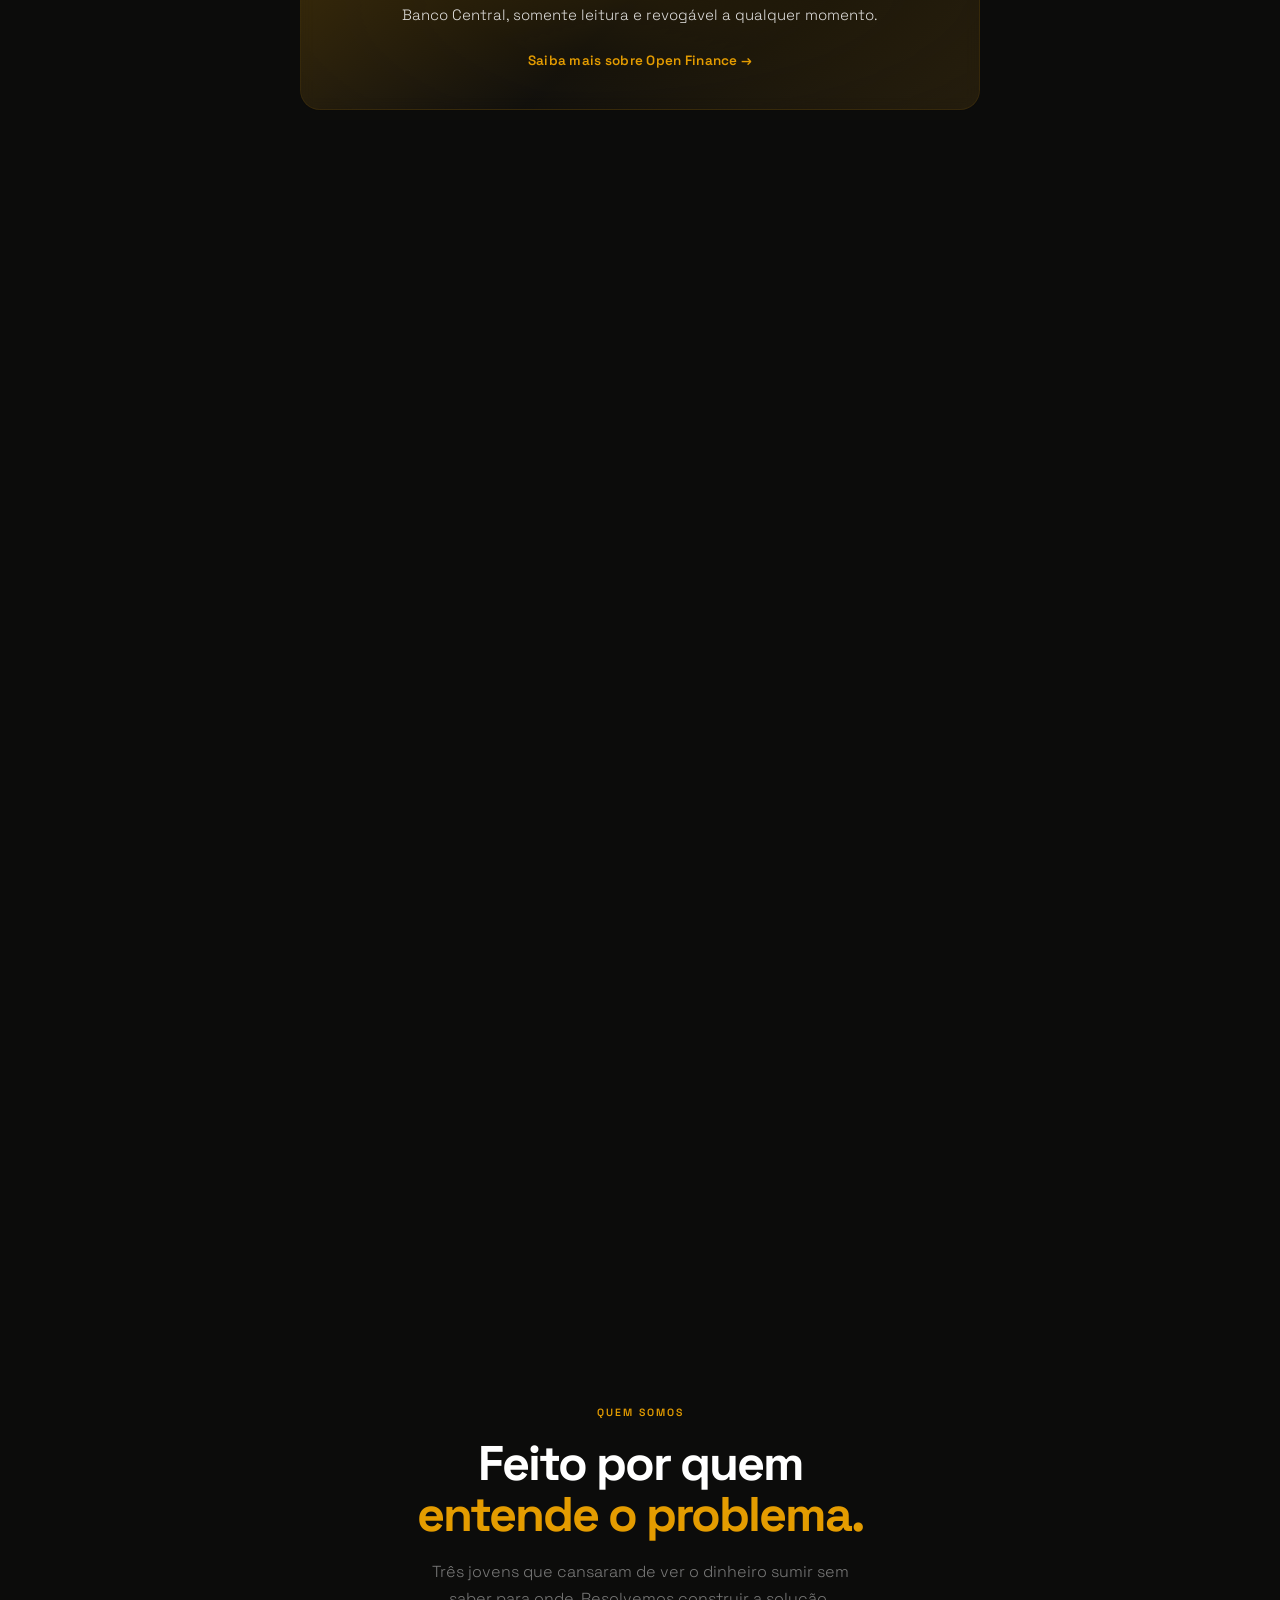
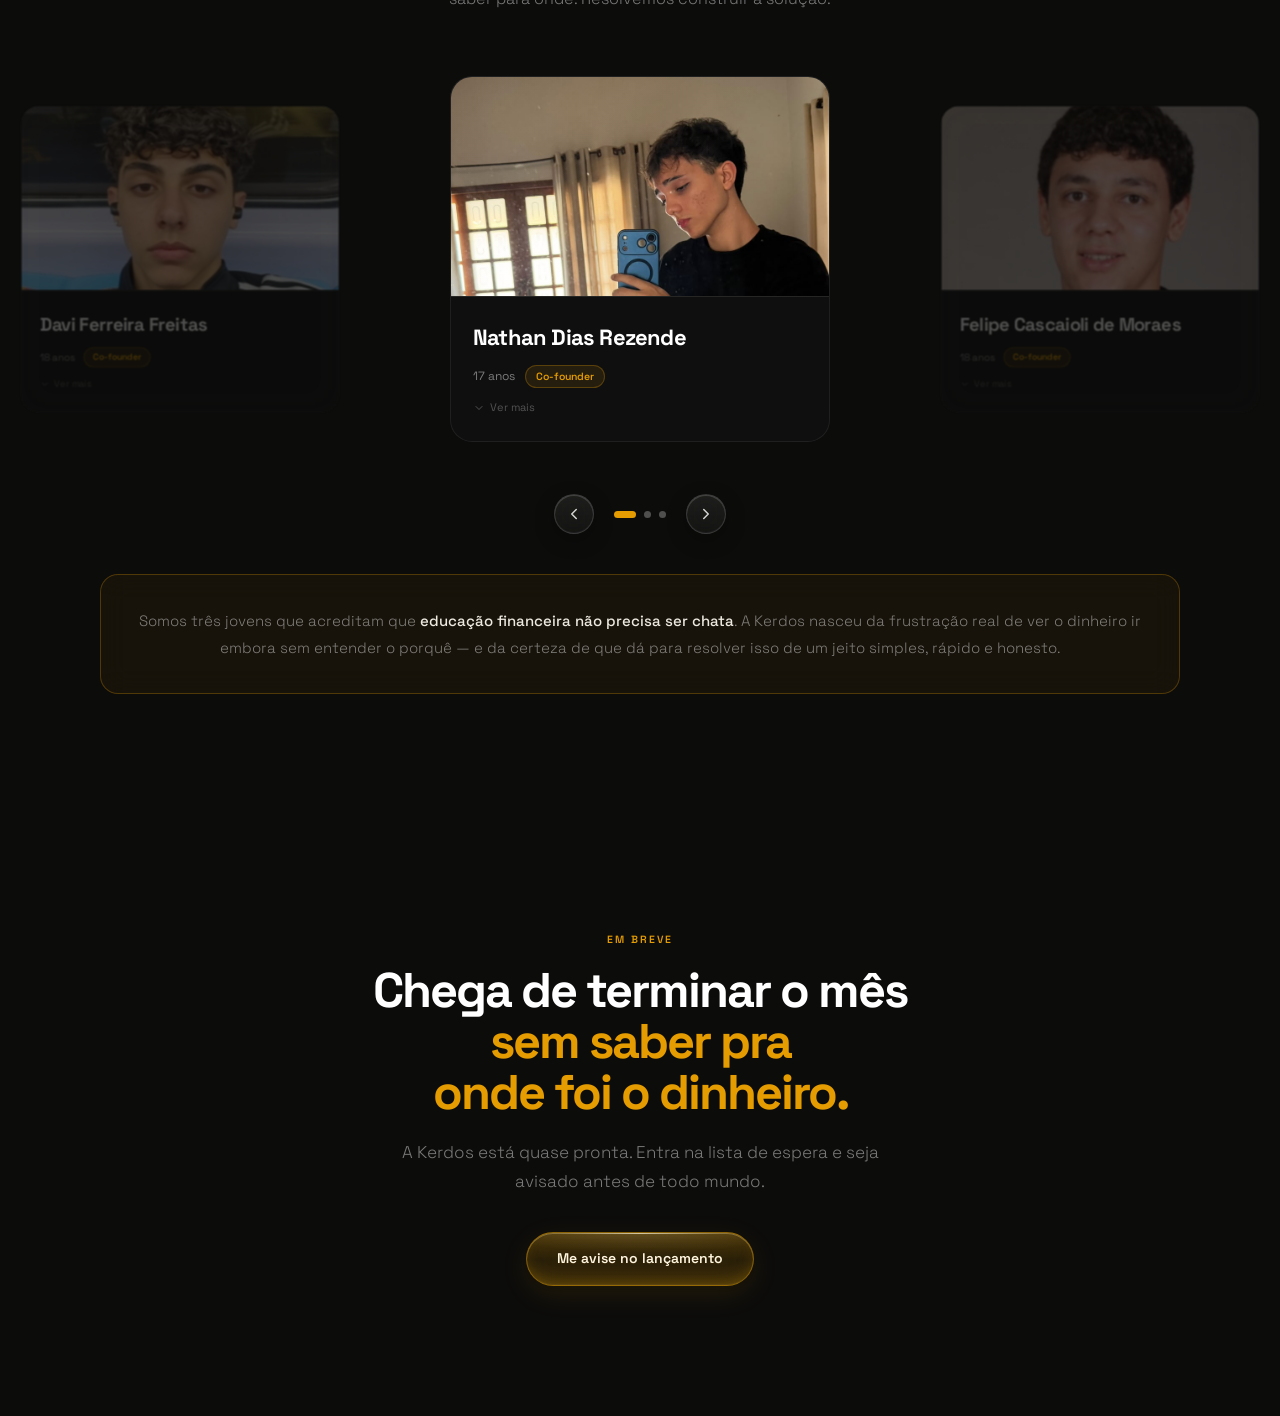
==== commit b9a1ef7d: "concertando o breafing do davi" ====
--- a/index.html
+++ b/index.html
@@ -11,27 +11,27 @@
        caminho relativo) e de 1200×630, a proporção que WhatsApp,
        LinkedIn e X recortam sem cortar o texto. -->
   <meta name="description" content="Mande uma mensagem dizendo quanto gastou. A Kerdos anota, organiza e avisa quando o mês começar a sair do trilho. Funciona no WhatsApp, sem baixar nada.">
-  <link rel="canonical" href="https://www.kerdosfinance.com/">
+  <link rel="canonical" href="https://kerdosfinance.com/">
   <meta property="og:type" content="website">
   <meta property="og:locale" content="pt_BR">
   <meta property="og:site_name" content="Kerdos Finance">
-  <meta property="og:url" content="https://www.kerdosfinance.com/">
+  <meta property="og:url" content="https://kerdosfinance.com/">
   <meta property="og:title" content="Kerdos Finance · Suas finanças, por conversa">
   <meta property="og:description" content="Mande uma mensagem dizendo quanto gastou. A Kerdos anota, organiza e avisa quando o mês começar a sair do trilho.">
-  <meta property="og:image" content="https://www.kerdosfinance.com/assets/og-kerdos.png">
+  <meta property="og:image" content="https://kerdosfinance.com/assets/og-kerdos.png">
   <meta property="og:image:width" content="1200">
   <meta property="og:image:height" content="630">
   <meta property="og:image:alt" content="Kerdos Finance: suas finanças, por conversa">
   <meta name="twitter:card" content="summary_large_image">
   <meta name="twitter:title" content="Kerdos Finance · Suas finanças, por conversa">
   <meta name="twitter:description" content="Mande uma mensagem dizendo quanto gastou. A Kerdos anota, organiza e avisa quando o mês começar a sair do trilho.">
-  <meta name="twitter:image" content="https://www.kerdosfinance.com/assets/og-kerdos.png">
+  <meta name="twitter:image" content="https://kerdosfinance.com/assets/og-kerdos.png">
   <meta property="og:image:type" content="image/png">
   <meta name="robots" content="index, follow, max-image-preview:large">
   <!-- Tema único: escuro (preto e dourado), com o sistema em claro ou escuro. -->
   <meta name="theme-color" content="#0C0C0B">
   <meta name="color-scheme" content="dark">
-  <link rel="alternate" type="text/plain" href="https://www.kerdosfinance.com/llms.txt" title="llms.txt">
+  <link rel="alternate" type="text/plain" href="https://kerdosfinance.com/llms.txt" title="llms.txt">
   <!-- Dados estruturados (schema.org). Descrevem só o que a página
        mostra: empresa, site e o produto em pré-lançamento. Sem preço
        nem avaliação, porque ainda não existem. -->
@@ -41,10 +41,10 @@
     "@graph": [
       {
         "@type": "Organization",
-        "@id": "https://www.kerdosfinance.com/#org",
+        "@id": "https://kerdosfinance.com/#org",
         "name": "Kerdos Finance",
-        "url": "https://www.kerdosfinance.com/",
-        "logo": "https://www.kerdosfinance.com/assets/icone-512.png",
+        "url": "https://kerdosfinance.com/",
+        "logo": "https://kerdosfinance.com/assets/icone-512.png",
         "email": "kerdosfinance@gmail.com",
         "sameAs": ["https://www.instagram.com/kerdos.finance/"],
         "founder": [
@@ -55,11 +55,11 @@
       },
       {
         "@type": "WebSite",
-        "@id": "https://www.kerdosfinance.com/#site",
+        "@id": "https://kerdosfinance.com/#site",
         "name": "Kerdos Finance",
-        "url": "https://www.kerdosfinance.com/",
+        "url": "https://kerdosfinance.com/",
         "inLanguage": "pt-BR",
-        "publisher": { "@id": "https://www.kerdosfinance.com/#org" }
+        "publisher": { "@id": "https://kerdosfinance.com/#org" }
       },
       {
         "@type": "SoftwareApplication",
@@ -68,7 +68,7 @@
         "operatingSystem": "WhatsApp",
         "description": "Assistente financeiro por conversa no WhatsApp. Registra gastos por texto, áudio, foto ou PDF, avisa quando o mês sai do trilho e ensina o básico de investimentos.",
         "inLanguage": "pt-BR",
-        "publisher": { "@id": "https://www.kerdosfinance.com/#org" }
+        "publisher": { "@id": "https://kerdosfinance.com/#org" }
       }
     ]
   }
@@ -843,9 +843,9 @@
           <div class="team-expand-hint"><svg viewBox="0 0 24 24"><polyline points="6 9 12 15 18 9"/></svg>Ver mais</div>
         </div>
         <div class="team-card-bio">
-          <p>Engenheiro de Software e especialista em Inteligência Artificial em produção. Sempre achei um absurdo que os aplicativos financeiros tradicionais fossem tão complexos, engessados e cheios de atrito a ponto de fazerem o usuário desistir no meio do caminho — exigindo que a pessoa trabalhe para a ferramenta, e não o contrário.</p>
+          <p>Desenvolvedor de Software e especialista em Inteligência Artificial em produção. Sempre achei um absurdo que os aplicativos financeiros tradicionais fossem tão complexos, engessados e cheios de atrito a ponto de fazerem o usuário desistir no meio do caminho — exigindo que a pessoa trabalhe para a ferramenta, e não o contrário.</p>
           <p style="margin-top: 12px;">Na Kerdos, sou a mente por trás da inteligência e de toda a estrutura que dá vida ao nosso trio de agentes — <strong>Voithos</strong>, <strong>Argos</strong> e <strong>Plutos</strong> —, conectando conversas naturais, análise de gastos e visão de mercado para entregar respostas em segundos, precisão nos números e segurança de ponta a ponta.</p>
-          <p style="margin-top: 12px;">Aos 18 anos, já com sistemas preditivos e agentes autônomos rodando em escala real, meu propósito aqui é simples: transformar engenharia pesada em uma experiência invisível, honesta e sem planilhas, onde a Inteligência Artificial trabalha por você e pelo seu patrimônio.</p>
+          <p style="margin-top: 12px;">Aos 18 anos, já com sistemas preditivos e agentes autônomos rodando em escala real, meu propósito aqui é simples: transformar tecnologia complexa em uma experiência invisível, honesta e sem planilhas, onde a Inteligência Artificial trabalha por você e pelo seu patrimônio.</p>
         </div>
       </div>
 
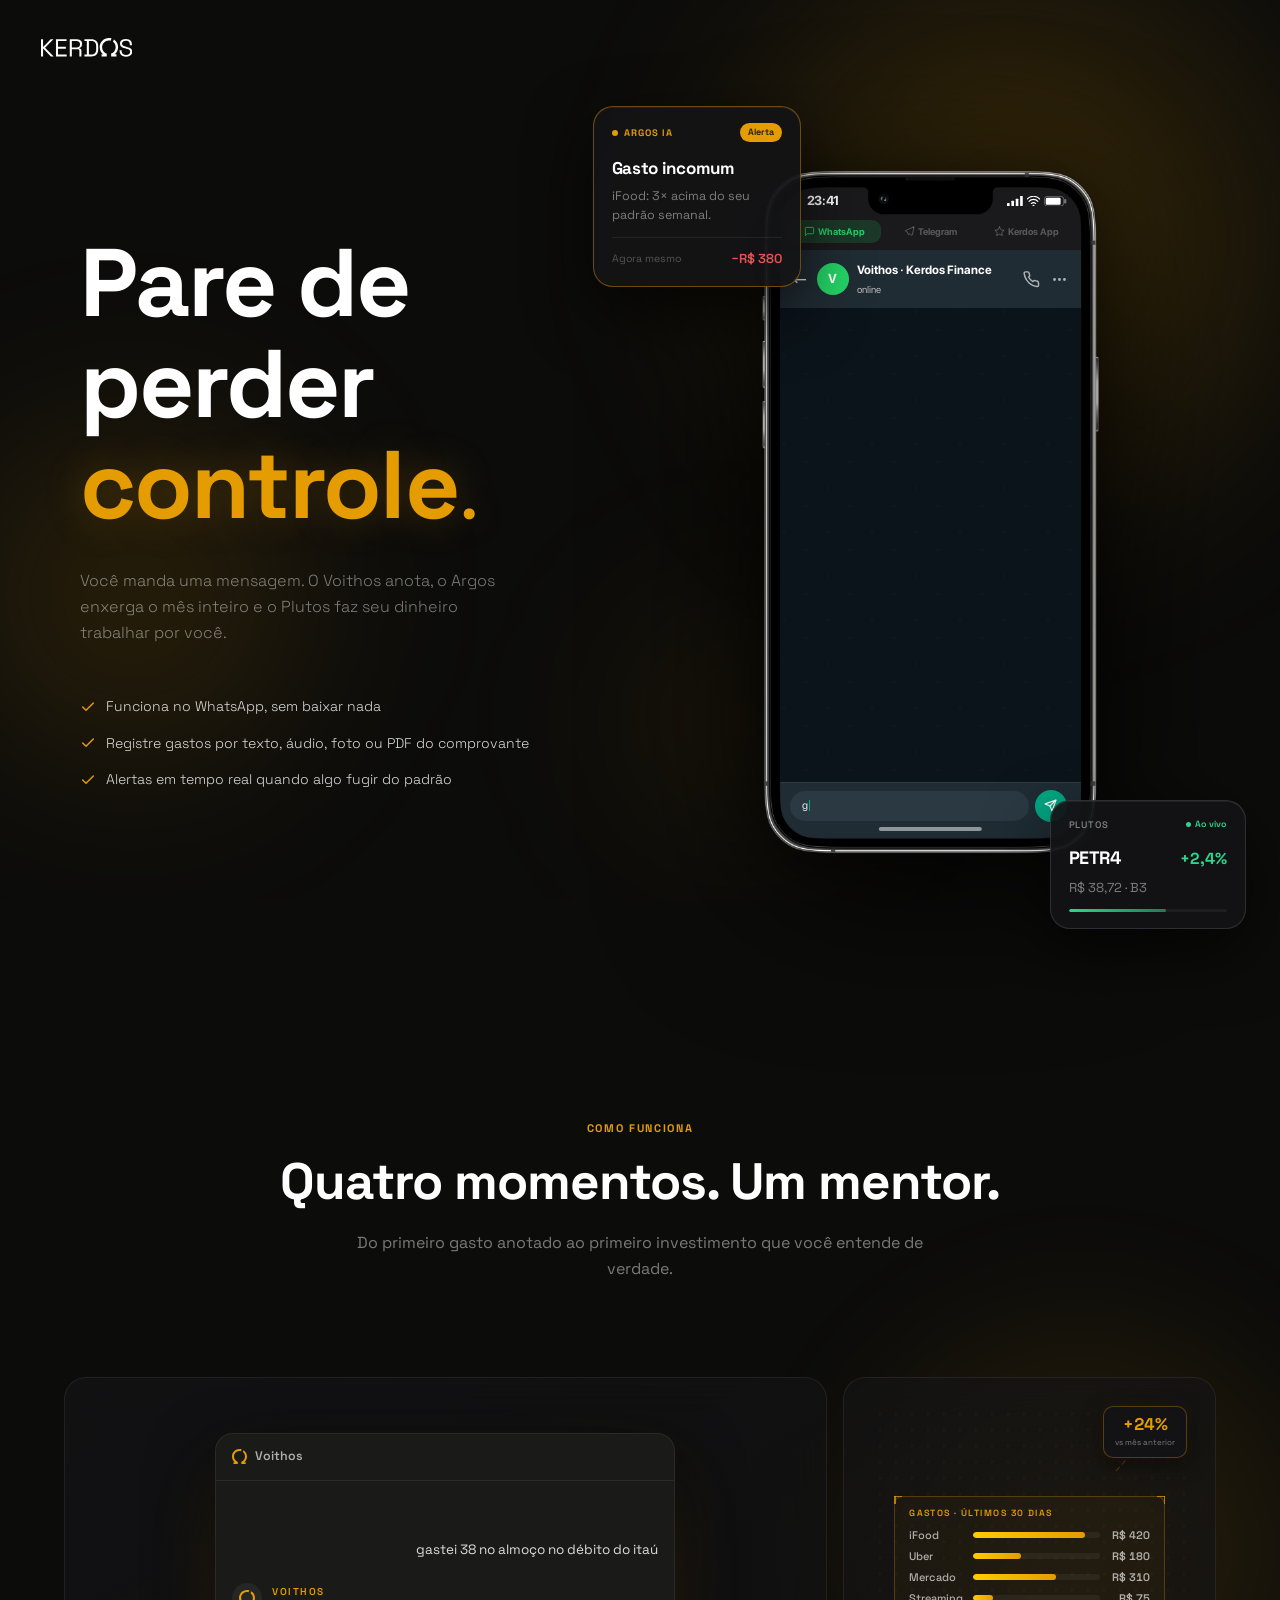
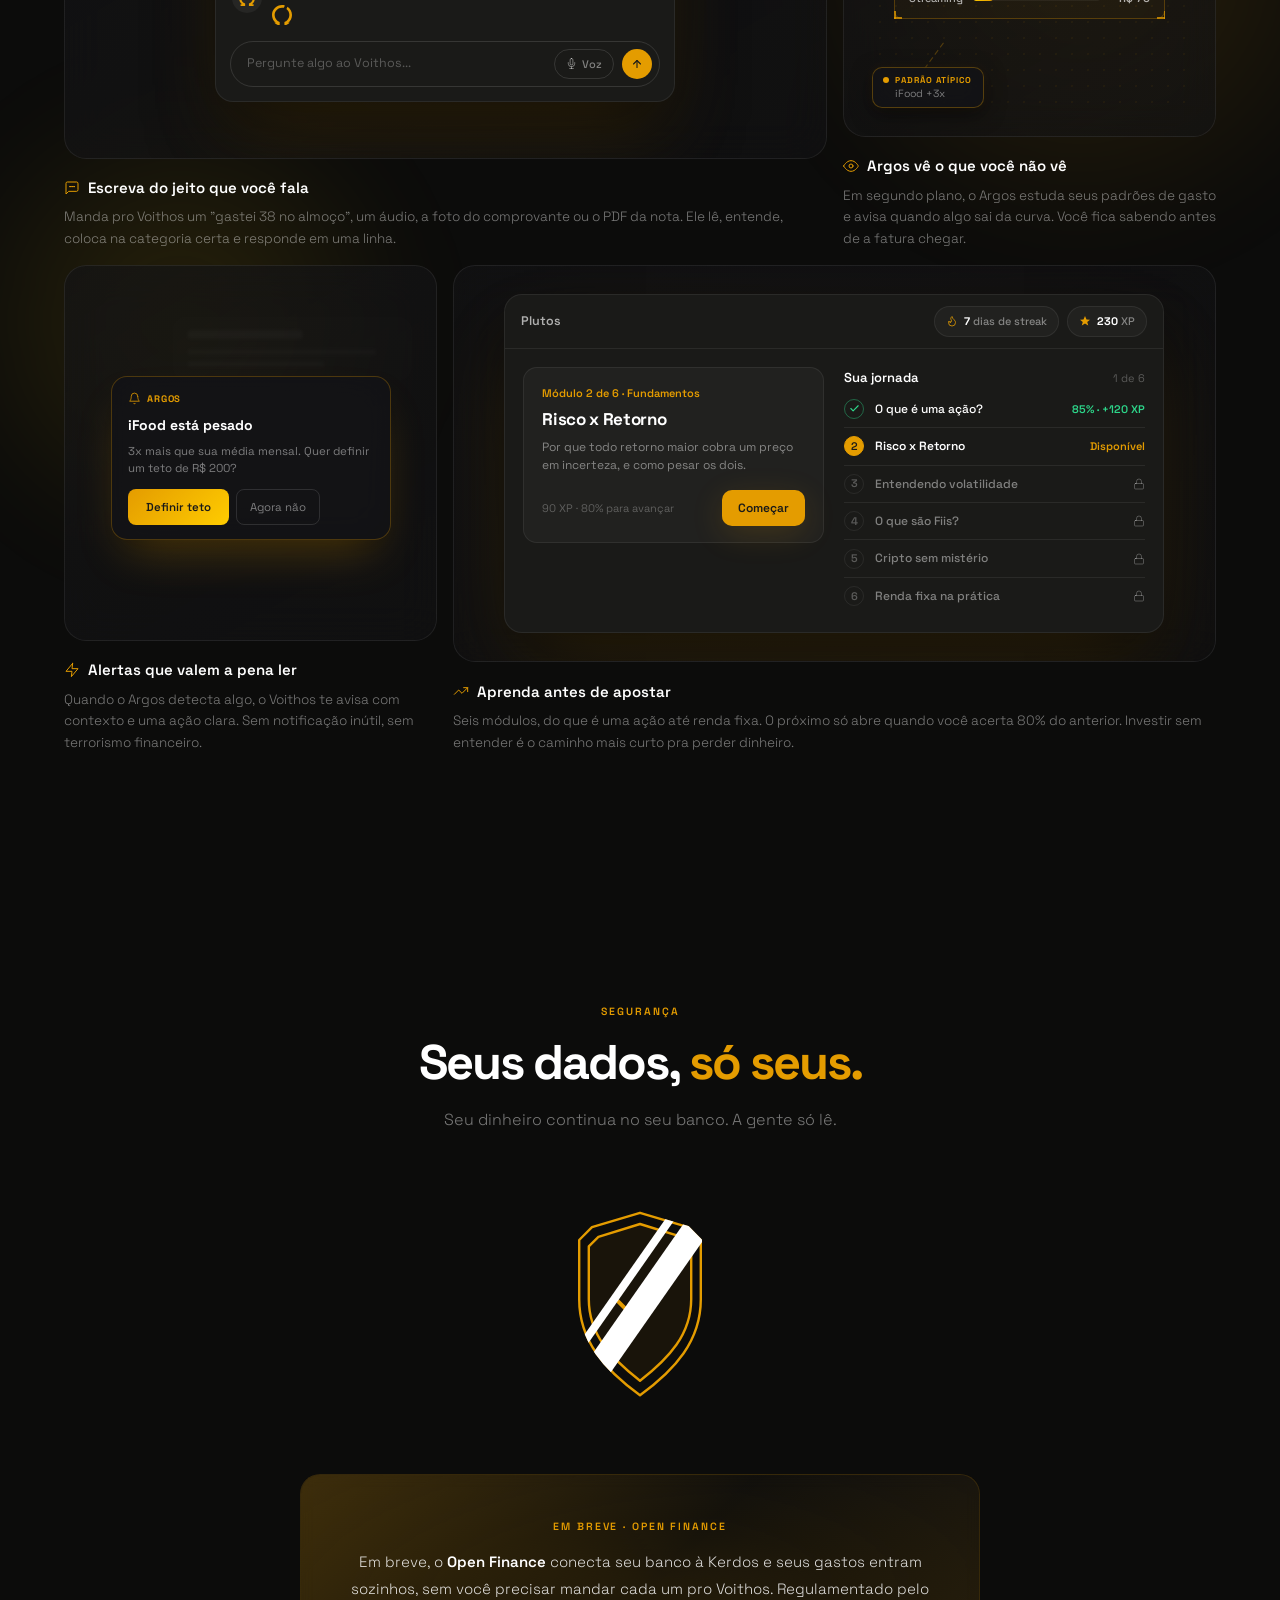
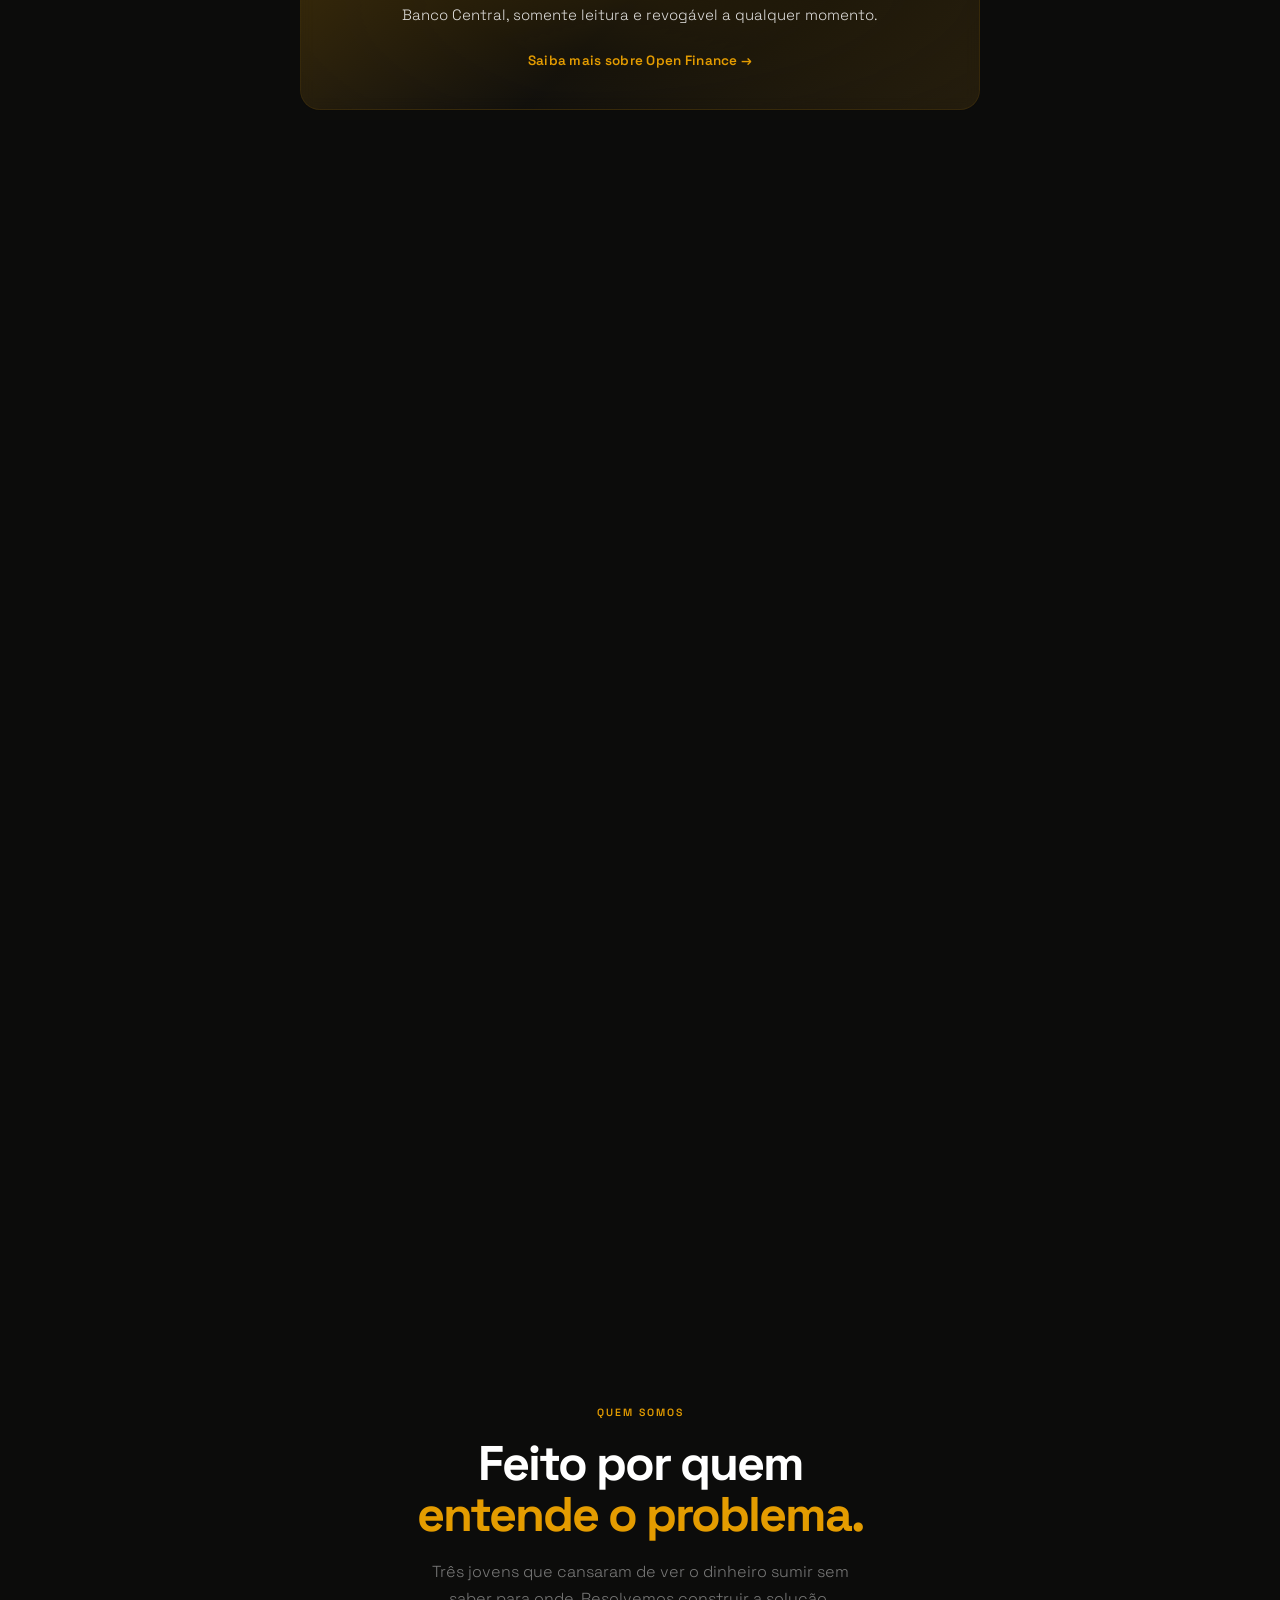
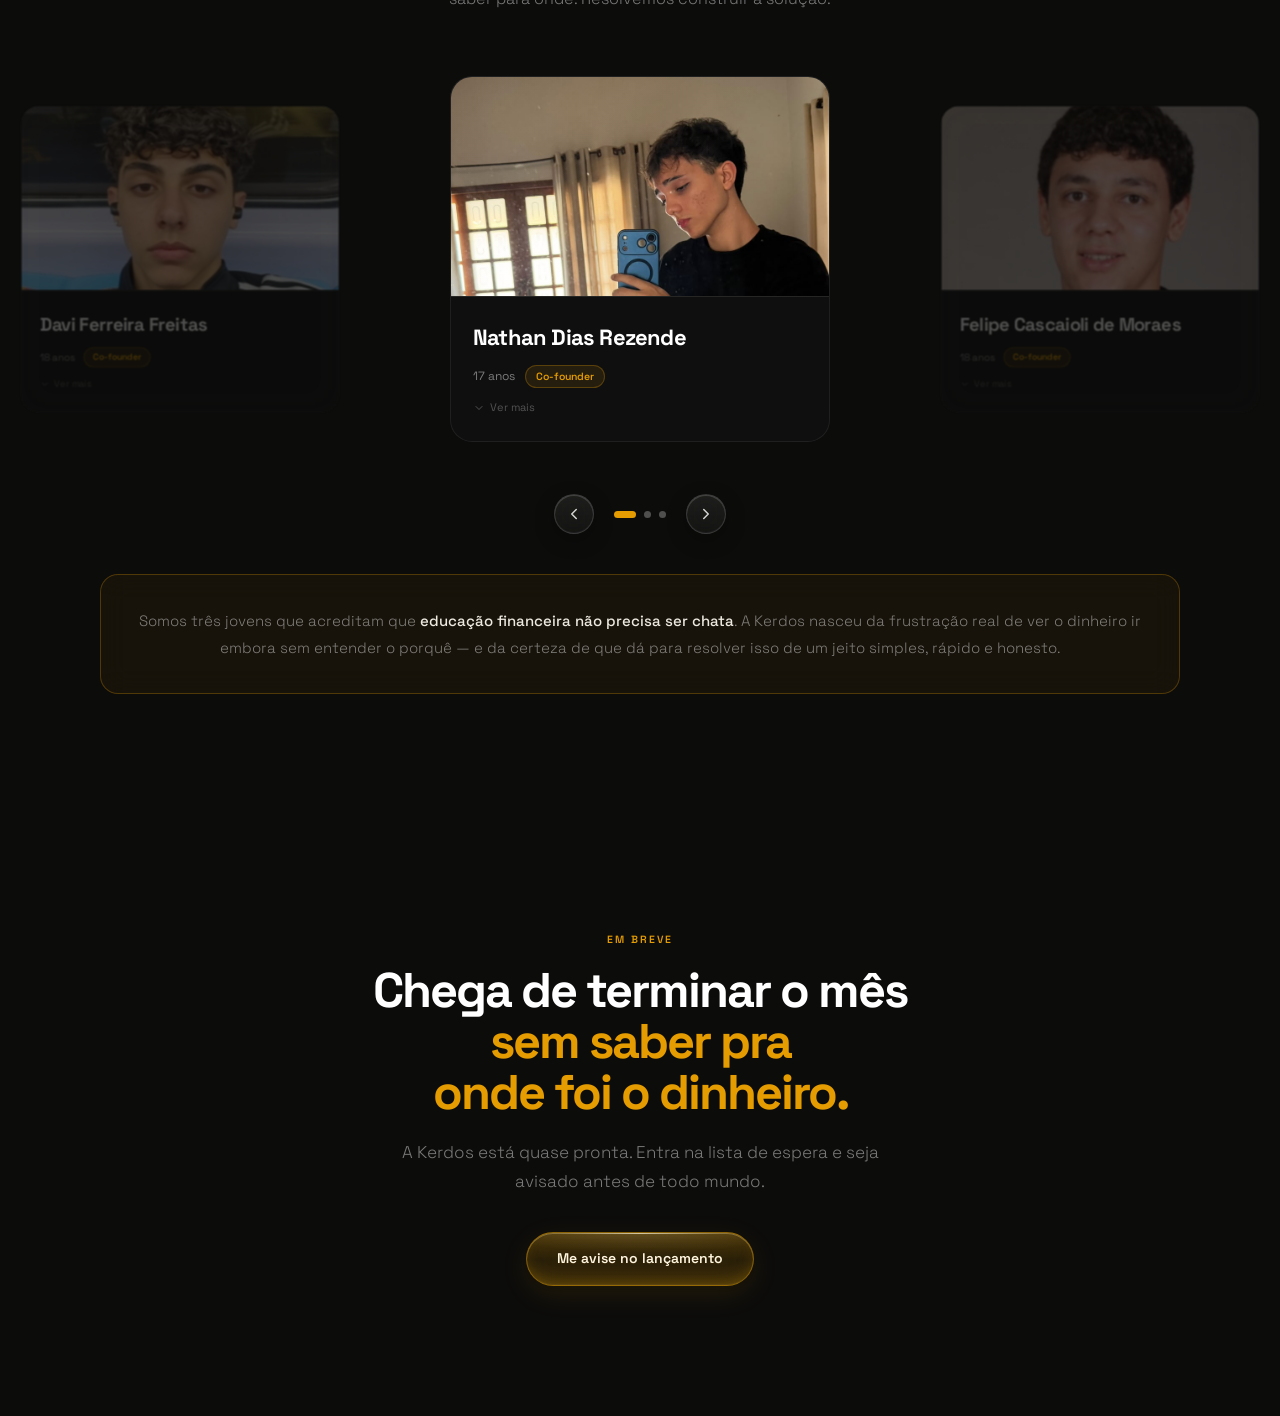
==== commit bebfc986: "Merge branch 'main' of https://github.com/Kerdos-AI/kerdos-frontend" ====
--- a/index.html
+++ b/index.html
@@ -11,27 +11,27 @@
        caminho relativo) e de 1200×630, a proporção que WhatsApp,
        LinkedIn e X recortam sem cortar o texto. -->
   <meta name="description" content="Mande uma mensagem dizendo quanto gastou. A Kerdos anota, organiza e avisa quando o mês começar a sair do trilho. Funciona no WhatsApp, sem baixar nada.">
-  <link rel="canonical" href="https://kerdosfinance.com/">
+  <link rel="canonical" href="https://www.kerdosfinance.com/">
   <meta property="og:type" content="website">
   <meta property="og:locale" content="pt_BR">
   <meta property="og:site_name" content="Kerdos Finance">
-  <meta property="og:url" content="https://kerdosfinance.com/">
+  <meta property="og:url" content="https://www.kerdosfinance.com/">
   <meta property="og:title" content="Kerdos Finance · Suas finanças, por conversa">
   <meta property="og:description" content="Mande uma mensagem dizendo quanto gastou. A Kerdos anota, organiza e avisa quando o mês começar a sair do trilho.">
-  <meta property="og:image" content="https://kerdosfinance.com/assets/og-kerdos.png">
+  <meta property="og:image" content="https://www.kerdosfinance.com/assets/og-kerdos.png">
   <meta property="og:image:width" content="1200">
   <meta property="og:image:height" content="630">
   <meta property="og:image:alt" content="Kerdos Finance: suas finanças, por conversa">
   <meta name="twitter:card" content="summary_large_image">
   <meta name="twitter:title" content="Kerdos Finance · Suas finanças, por conversa">
   <meta name="twitter:description" content="Mande uma mensagem dizendo quanto gastou. A Kerdos anota, organiza e avisa quando o mês começar a sair do trilho.">
-  <meta name="twitter:image" content="https://kerdosfinance.com/assets/og-kerdos.png">
+  <meta name="twitter:image" content="https://www.kerdosfinance.com/assets/og-kerdos.png">
   <meta property="og:image:type" content="image/png">
   <meta name="robots" content="index, follow, max-image-preview:large">
   <!-- Tema único: escuro (preto e dourado), com o sistema em claro ou escuro. -->
   <meta name="theme-color" content="#0C0C0B">
   <meta name="color-scheme" content="dark">
-  <link rel="alternate" type="text/plain" href="https://kerdosfinance.com/llms.txt" title="llms.txt">
+  <link rel="alternate" type="text/plain" href="https://www.kerdosfinance.com/llms.txt" title="llms.txt">
   <!-- Dados estruturados (schema.org). Descrevem só o que a página
        mostra: empresa, site e o produto em pré-lançamento. Sem preço
        nem avaliação, porque ainda não existem. -->
@@ -41,10 +41,10 @@
     "@graph": [
       {
         "@type": "Organization",
-        "@id": "https://kerdosfinance.com/#org",
+        "@id": "https://www.kerdosfinance.com/#org",
         "name": "Kerdos Finance",
-        "url": "https://kerdosfinance.com/",
-        "logo": "https://kerdosfinance.com/assets/icone-512.png",
+        "url": "https://www.kerdosfinance.com/",
+        "logo": "https://www.kerdosfinance.com/assets/icone-512.png",
         "email": "kerdosfinance@gmail.com",
         "sameAs": ["https://www.instagram.com/kerdos.finance/"],
         "founder": [
@@ -55,11 +55,11 @@
       },
       {
         "@type": "WebSite",
-        "@id": "https://kerdosfinance.com/#site",
+        "@id": "https://www.kerdosfinance.com/#site",
         "name": "Kerdos Finance",
-        "url": "https://kerdosfinance.com/",
+        "url": "https://www.kerdosfinance.com/",
         "inLanguage": "pt-BR",
-        "publisher": { "@id": "https://kerdosfinance.com/#org" }
+        "publisher": { "@id": "https://www.kerdosfinance.com/#org" }
       },
       {
         "@type": "SoftwareApplication",
@@ -68,7 +68,7 @@
         "operatingSystem": "WhatsApp",
         "description": "Assistente financeiro por conversa no WhatsApp. Registra gastos por texto, áudio, foto ou PDF, avisa quando o mês sai do trilho e ensina o básico de investimentos.",
         "inLanguage": "pt-BR",
-        "publisher": { "@id": "https://kerdosfinance.com/#org" }
+        "publisher": { "@id": "https://www.kerdosfinance.com/#org" }
       }
     ]
   }
